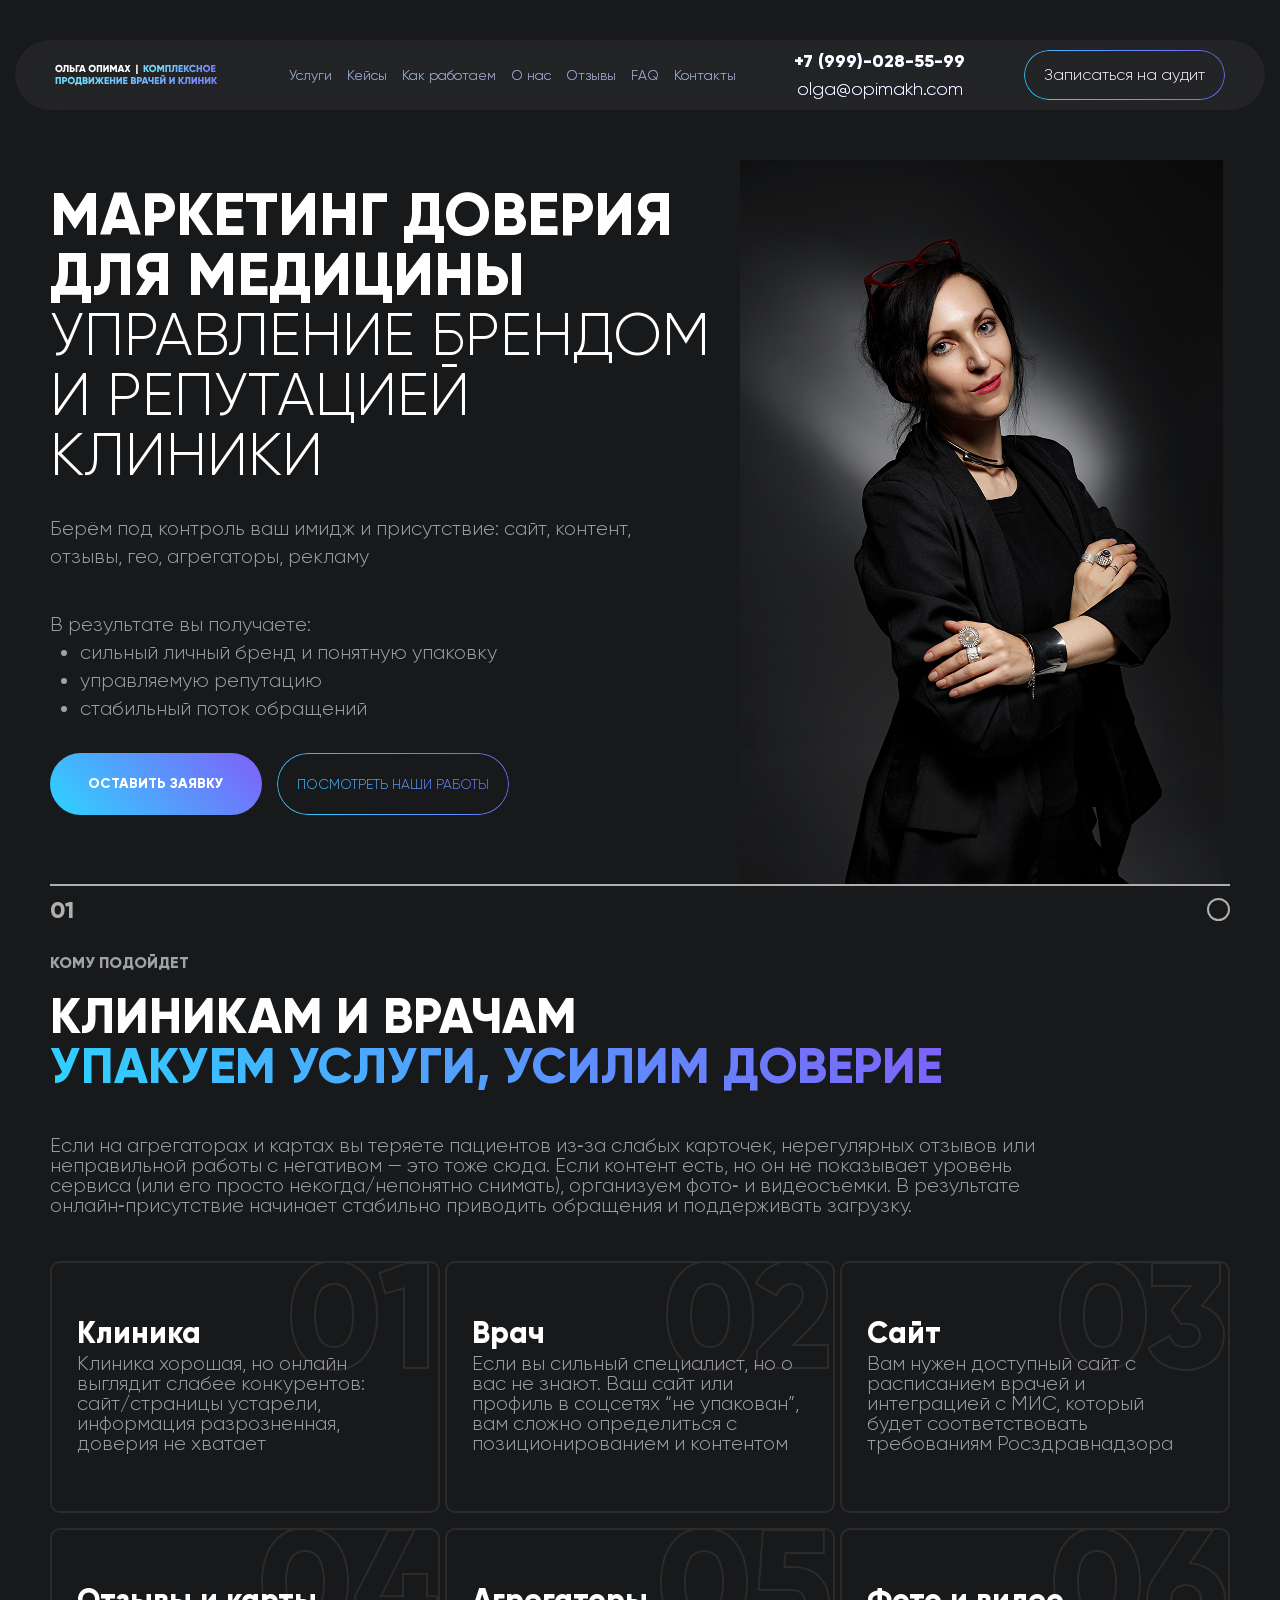
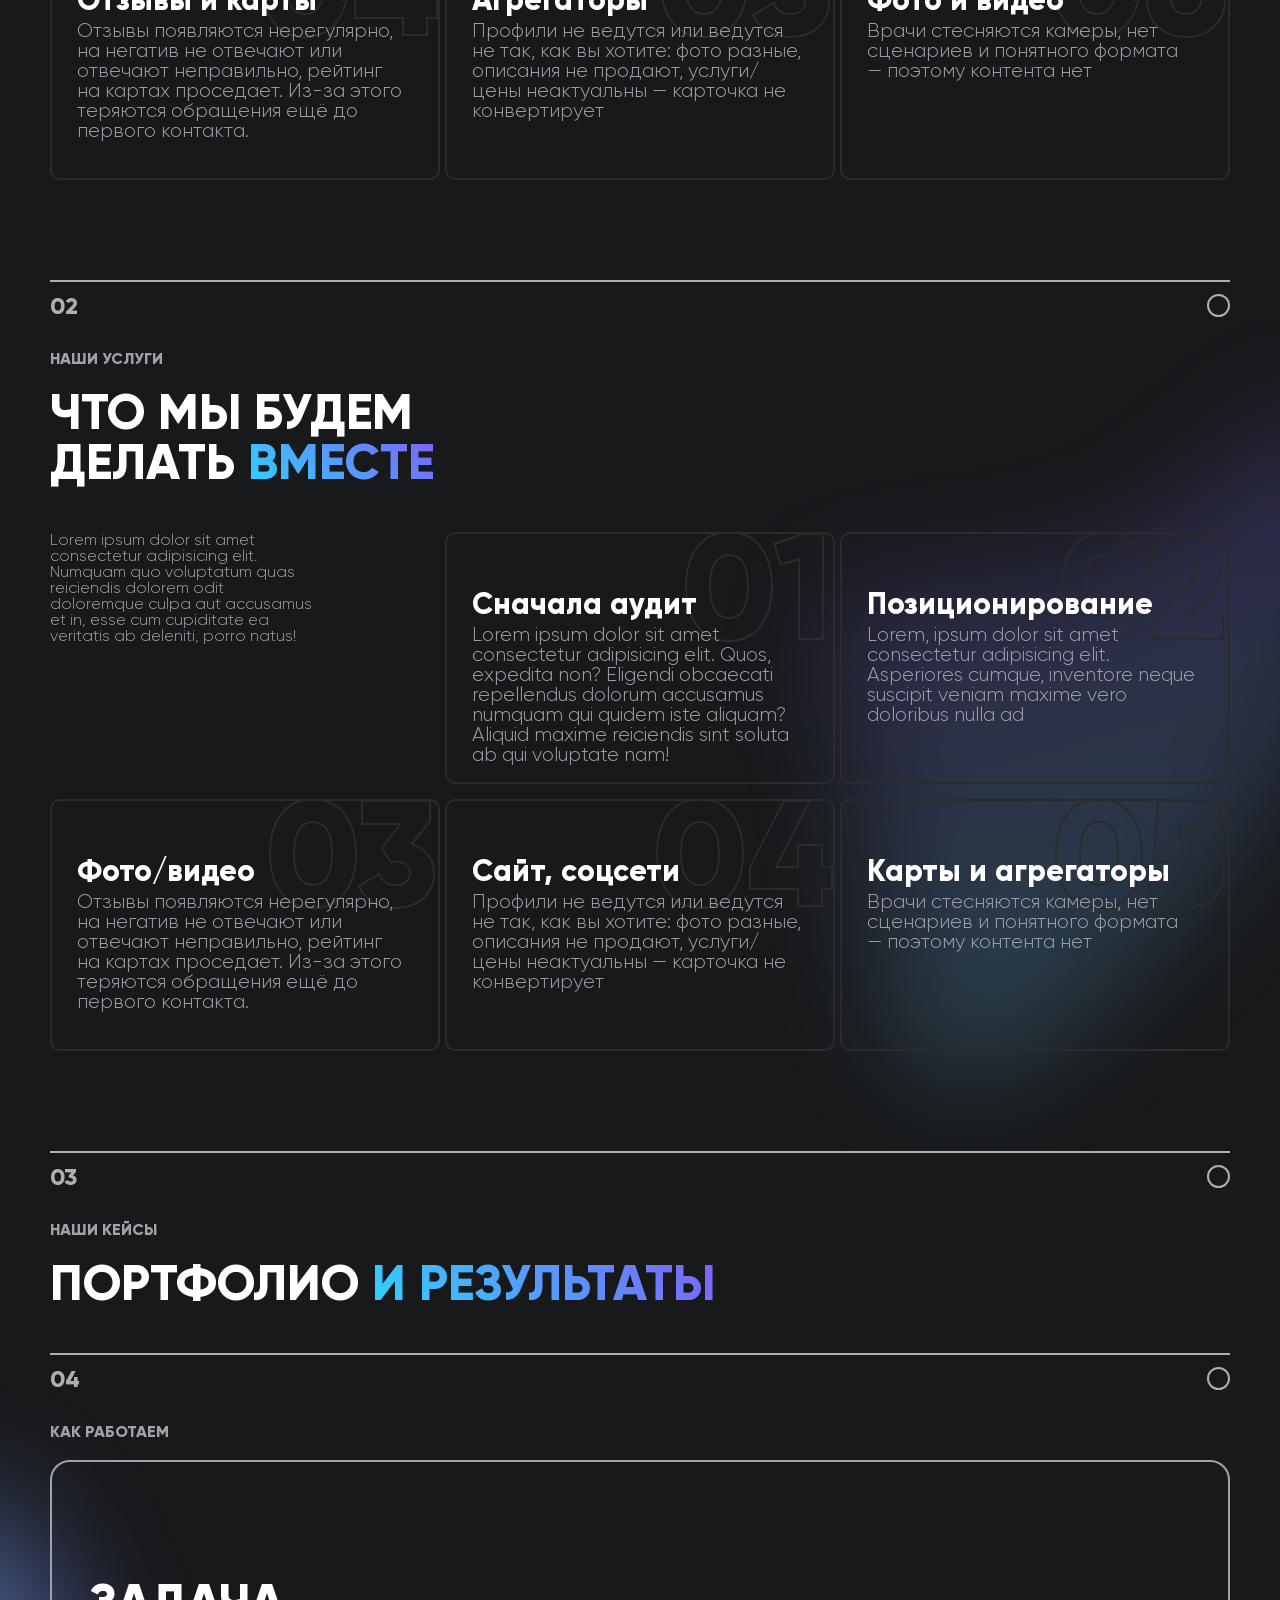
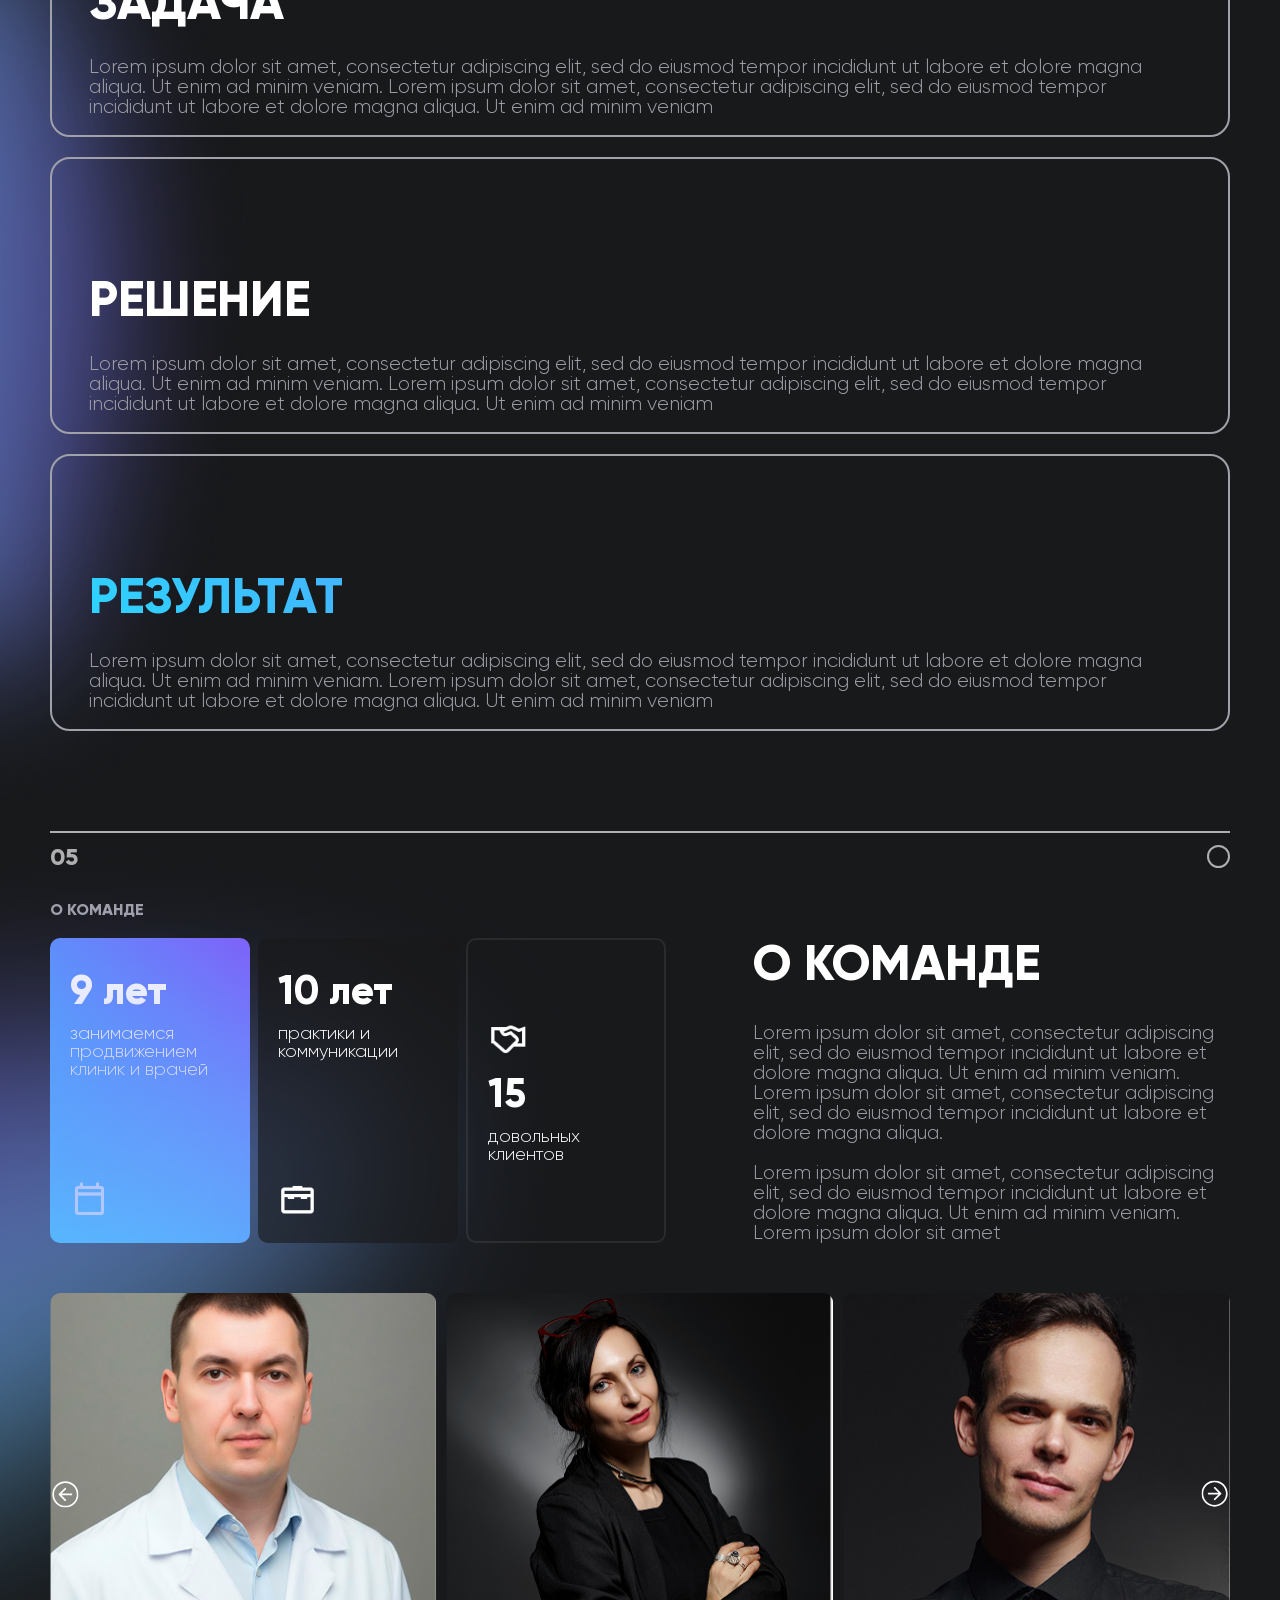
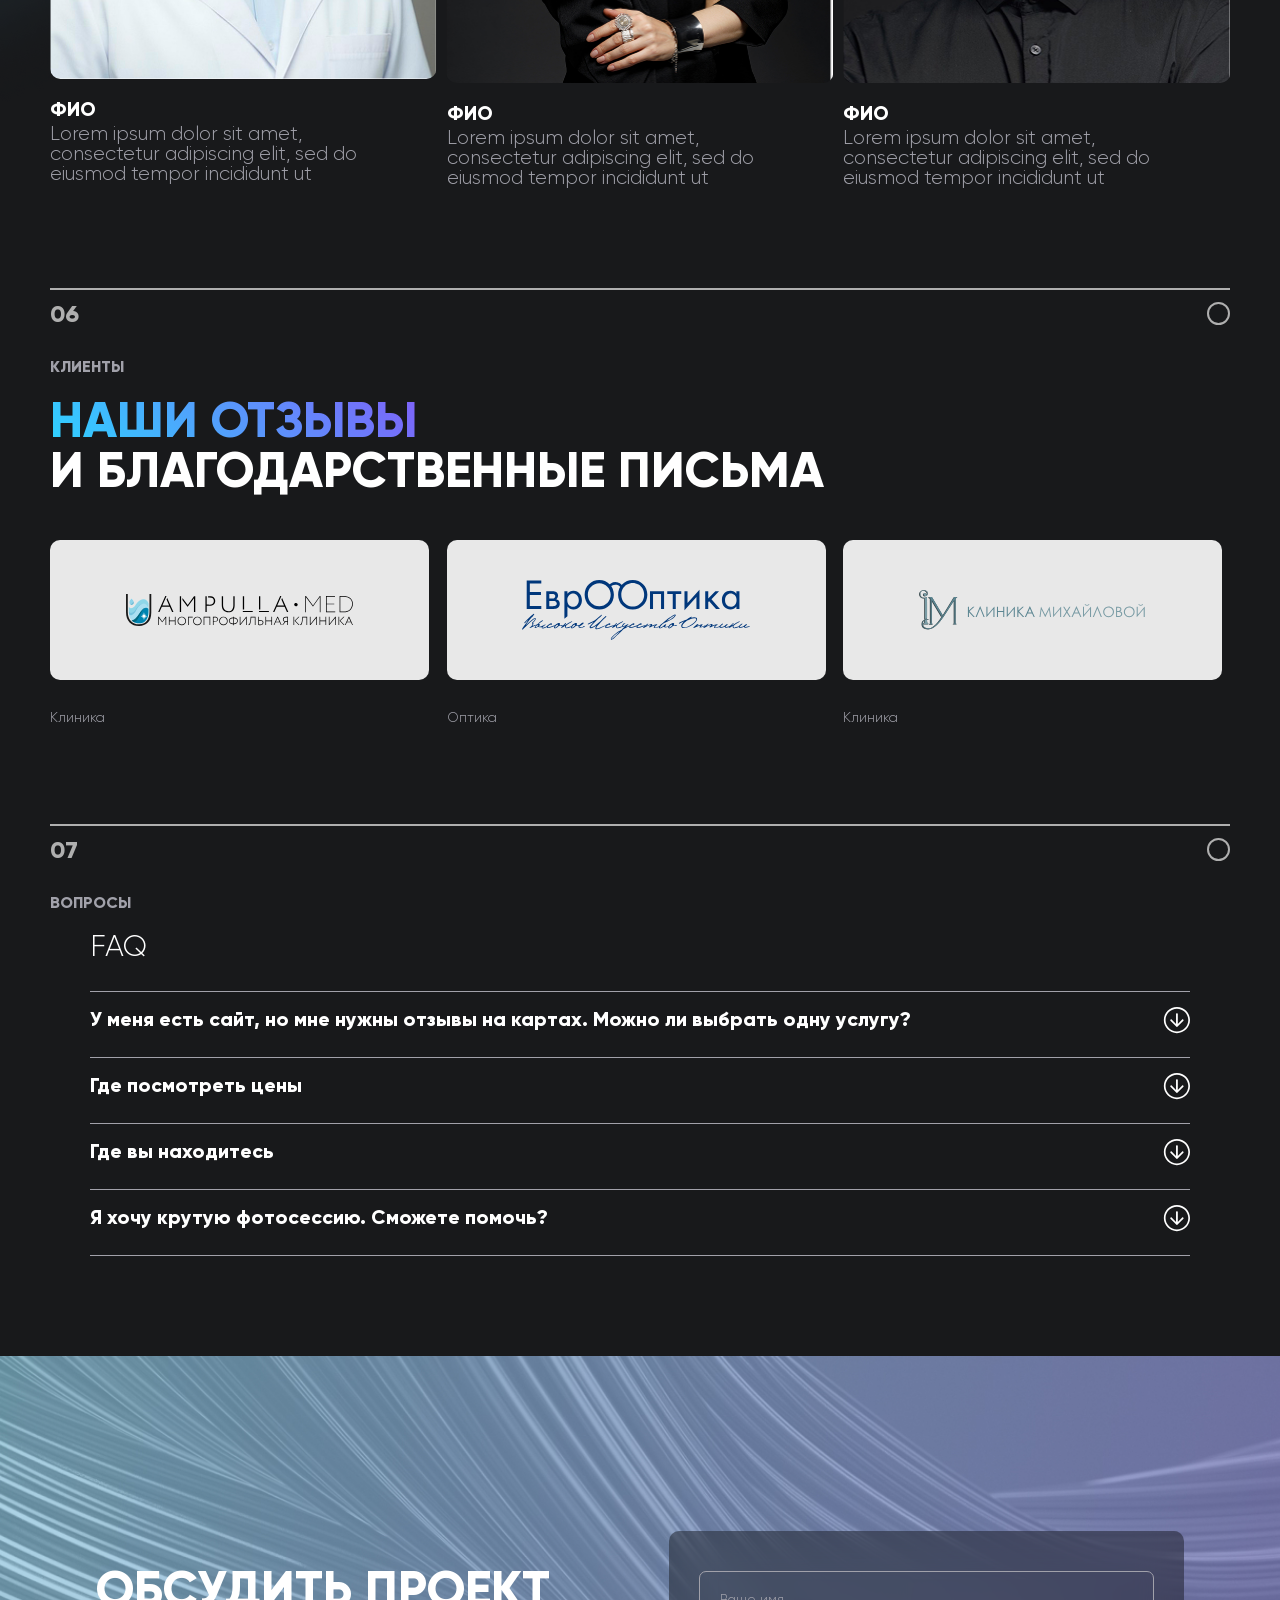
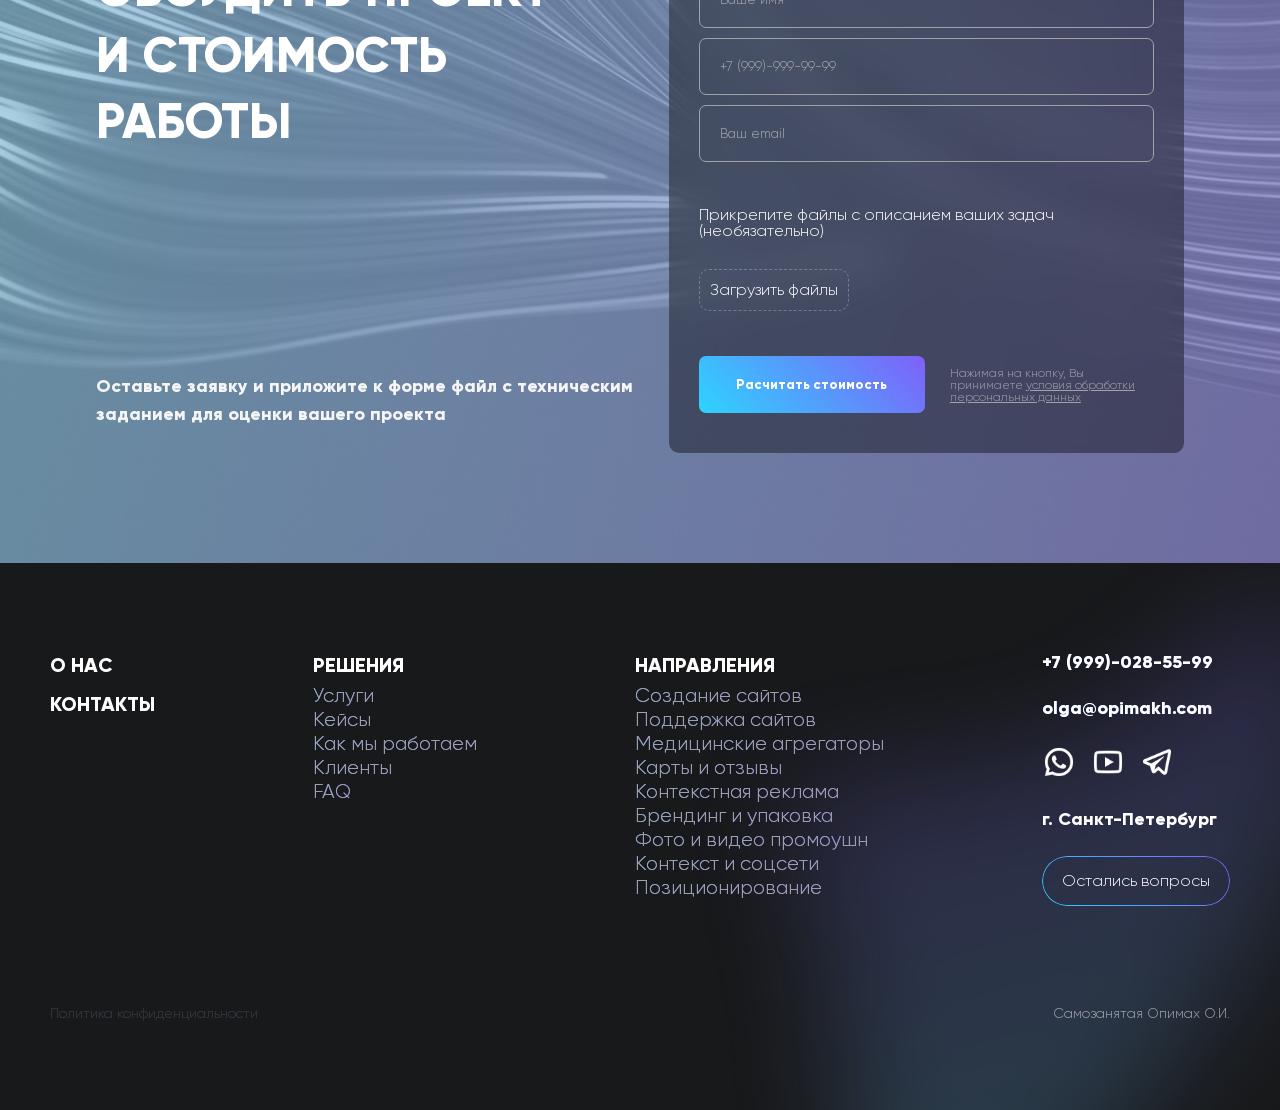
==== index.html @ 9da61a08 "." ====
<!DOCTYPE html>
<html lang="en">
<head>
    <meta charset="UTF-8">
    <meta name="viewport" content="width=device-width, initial-scale=1.0">
    <link rel="stylesheet" href="css/style.css">
    <title>Агенство</title>
</head>
<body>
    <div class="wrapper">
        <header class="header">
            <div class="header-container">
                <div class="header__inner">
                    <a class="logo" href="#">
                        <img src="img/logo/logo.svg" alt="Логотип компании">
                    </a>
                    <div class="nav">
                        <ul class="nav__list">
                            <li class="nav__item"><a class="nav__link" href="#">Услуги</a></li>
                            <li class="nav__item"><a class="nav__link" href="#">Кейсы</a></li>
                            <li class="nav__item"><a class="nav__link" href="#">Как работаем </a></li>
                            <li class="nav__item"><a class="nav__link" href="#">О нас</a></li>
                            <li class="nav__item"><a class="nav__link" href="#">Отзывы</a></li>
                            <li class="nav__item"><a class="nav__link" href="#">FAQ</a></li>
                            <li class="nav__item"><a class="nav__link" href="#">Контакты</a></li>
                        </ul>
                        <div class="mobile__contacts">
                            <div class="number">
                                <a href="">+7 (999)-028-55-99</a>
                            </div>
                            <div class="header__mail">
                                <a href="">olga@opimakh.com</a>
                            </div>
                        </div>
                        <a class="mobile__btn">
                            Записаться на аудит
                        </a>
                    </div>
                    <div class="header__contacts">
                        <div class="number">
                            <a href="">+7 (999)-028-55-99</a>
                        </div>
                        <div class="header__mail">
                            <a href="">olga@opimakh.com</a>
                        </div>
                    </div>
                    <a class="header__btn" href="">
                        Записаться на аудит
                    </a>
                    <a class="burger-icon" href="#">
                        <span></span>
                    </a>
                </div>
            </div>
        </header>


        <main class="main">
            <section class="hero">
                <div class="container">
                    <div class="hero__inner">
                        <div class="hero__info">
                            <h1 class=" hero__title"><span>Маркетинг доверия для медицины</span> управление брендом  и репутацией клиники</h1>
                            <div class="hero__info-text">
                                <p class="hero__text">Берём под контроль ваш имидж и присутствие: сайт, контент, отзывы, гео, агрегаторы, рекламу</p>
                                <p class="hero__list-title">В результате вы получаете:</p>
                                <ul class="hero__list">
                                    <li class="hero__item">сильный личный бренд и понятную упаковку</li>
                                    <li class="hero__item">управляемую репутацию</li>
                                    <li class="hero__item">стабильный поток обращений</li>
                                </ul>
                            </div>
                            <div class="hero__btns">
                                <a class="hero__btn" href="">Оставить заявку</a>
                                <a class="hero__btn" href="">ПОСМОТРЕТЬ НАШИ РАБОТЫ</a>
                            </div>
                        </div>
                        <div class="hero__img">
                            <img src="img/hero-img.jpg" alt="">
                        </div>
                    </div>
                </div>
            </section>


            <section class="services">
                <div class="container">
                    <div class="services__inner">
                        <div class="section__count">
                            <p class="section__number"><span>01</span></p>
                            <div class="section__circle"></div>
                        </div>

                        <p class="services__subtitle subtitle">кому подойдет</p>
                        <h2 class="title services__title">клиникам и врачам<br> <span>упакуем услуги, усилим доверие</span></h2>
                        <p class="services__desc">
                            Если на агрегаторах и картах вы теряете пациентов из‑за слабых карточек, 
                            нерегулярных отзывов или неправильной работы с негативом — это тоже сюда. 
                            Если контент есть, но он не показывает уровень сервиса (или его просто 
                            некогда/непонятно снимать), организуем фото‑ и видеосъемки. 
                            В результате онлайн‑присутствие начинает стабильно приводить обращения и поддерживать загрузку.
                        </p>
                        <ul class="services-cards__list">
                            <li class="services-card__item">
                                <div class="services-card__inner">
                                    <div class="services-card__front"> 
                                        <div class="services__front-inner">
                                            <p class="services__number"> 01</p>
                                            <p class="services-card__title">Клиника</p>
                                            <p class="services-card__desc">
                                                Клиника хорошая, но онлайн выглядит слабее конкурентов: сайт/страницы устарели, информация разрозненная, доверия не хватает
                                            </p>
                                        </div>
                                    </div>
                                    <div class="services-card__back">
                                        <div class="services__back-inner">
                                            <p class="services__number">01</p>
                                            <p class="services-card__title">Клиника</p>
                                            <p class="services-card__desc">
                                                Клиника хорошая, но онлайн выглядит слабее конкурентов: сайт/страницы устарели, информация разрозненная, доверия не хватает
                                            </p>
                                        </div>
                                    </div>
                                </div>

                            </li>
                            <li class="services-card__item">
                                <div class="services-card__inner">
                                    <div class="services-card__front"> 
                                        <div class="services__front-inner">
                                            <p class="services__number"> 02</p>
                                            <p class="services-card__title">Врач</p>
                                            <p class="services-card__desc">
                                                Если вы сильный специалист, но о вас не знают. Ваш сайт или профиль в соцсетях “не упакован”, вам сложно определиться с позиционированием и контентом
                                            </p>
                                        </div>
                                    </div>
                                    <div class="services-card__back">
                                        <div class="services__back-inner">
                                            <p class="services__number">02</p>
                                            <p class="services-card__title">Врач</p>
                                            <p class="services-card__desc">
                                                Если вы сильный специалист, но о вас не знают. Ваш сайт или профиль в соцсетях “не упакован”, вам сложно определиться с позиционированием и контентом
                                            </p>
                                        </div>
                                    </div>
                                </div>

                            </li>
                            <li class="services-card__item">
                                <div class="services-card__inner">
                                    <div class="services-card__front"> 
                                        <div class="services__front-inner">
                                            <p class="services__number"> 03</p>
                                            <p class="services-card__title">Сайт</p>
                                            <p class="services-card__desc">
                                                Вам нужен доступный сайт с расписанием врачей и интеграцией с МИС, который будет соответствовать требованиям Росздравнадзора
                                            </p>
                                        </div>
                                    </div>
                                    <div class="services-card__back">
                                        <div class="services__back-inner">
                                            <p class="services__number">03</p>
                                            <p class="services-card__title">Сайт</p>
                                            <p class="services-card__desc">
                                                Вам нужен доступный сайт с расписанием врачей и интеграцией с МИС, который будет соответствовать требованиям Росздравнадзора
                                            </p>
                                        </div>
                                    </div>
                                </div>

                            </li>
                            <li class="services-card__item">
                                <div class="services-card__inner">
                                    <div class="services-card__front"> 
                                        <div class="services__front-inner">
                                            <p class="services__number"> 04</p>
                                            <p class="services-card__title">Отзывы и карты</p>
                                            <p class="services-card__desc">
                                                Отзывы появляются нерегулярно, на негатив не отвечают или отвечают неправильно, рейтинг на картах проседает. Из-за этого теряются обращения ещё до первого контакта.
                                            </p>
                                        </div>
                                    </div>
                                    <div class="services-card__back">
                                        <div class="services__back-inner">
                                            <p class="services__number">04</p>
                                            <p class="services-card__title">Отзывы и карты</p>
                                            <p class="services-card__desc">
                                                Отзывы появляются нерегулярно, на негатив не отвечают или отвечают неправильно, рейтинг на картах проседает. Из-за этого теряются обращения ещё до первого контакта.
                                            </p>
                                        </div>
                                    </div>
                                </div>

                            </li>
                            <li class="services-card__item">
                                <div class="services-card__inner">
                                    <div class="services-card__front"> 
                                        <div class="services__front-inner">
                                            <p class="services__number"> 05</p>
                                            <p class="services-card__title">Агрегаторы</p>
                                            <p class="services-card__desc">
                                                Профили не ведутся или ведутся не так, как вы хотите: фото разные, описания не продают, услуги/цены неактуальны — карточка не конвертирует
                                            </p>
                                        </div>
                                    </div>
                                    <div class="services-card__back">
                                        <div class="services__back-inner">
                                            <p class="services__number">05</p>
                                            <p class="services-card__title">Агрегаторы</p>
                                            <p class="services-card__desc">
                                                Профили не ведутся или ведутся не так, как вы хотите: фото разные, описания не продают, услуги/цены неактуальны — карточка не конвертирует
                                            </p>
                                        </div>
                                    </div>
                                </div>

                            </li>
                            <li class="services-card__item">
                                <div class="services-card__inner">
                                    <div class="services-card__front"> 
                                        <div class="services__front-inner">
                                            <p class="services__number"> 06</p>
                                            <p class="services-card__title">Фото и видео</p>
                                            <p class="services-card__desc">
                                                Врачи стесняются камеры, нет сценариев и понятного формата — поэтому контента нет
                                            </p>
                                        </div>
                                    </div>
                                    <div class="services-card__back">
                                        <div class="services__back-inner">
                                            <p class="services__number">06</p>
                                            <p class="services-card__title">Фото и видео</p>
                                            <p class="services-card__desc">
                                                Врачи стесняются камеры, нет сценариев и понятного формата — поэтому контента нет
                                            </p>
                                        </div>
                                    </div>
                                </div>

                            </li>
                        </ul>
                    </div>
                </div>
            </section>


            <section class="collaboration">
                <div class="container">
                    <div class="collaboration__inner">
                        <div class="section__count">
                            <p class="section__number"><span>02</span></p>
                            <div class="section__circle"></div>
                        </div>

                        <p class="collaboration__subtitle subtitle">наши услуги</p>
                        <h2 class="collaboration__title title">что мы будем <br>делать <span>вместе</span></h2>
                    
                        <ul class="services-cards__list">
                            <li class="services-card__item">
                                <p class="services-card__item-desc">Lorem ipsum dolor sit amet consectetur adipisicing elit. Numquam quo voluptatum quas reiciendis dolorem odit doloremque culpa aut accusamus et in, esse cum cupiditate ea veritatis ab deleniti, porro natus!</p>
                            </li>
                            <li class="services-card__item">
                                <div class="services-card__inner">
                                    <div class="services-card__front"> 
                                        <div class="services__front-inner">
                                            <p class="services__number"> 01</p>
                                            <p class="services-card__title">Сначала аудит</p>
                                            <p class="services-card__desc">
                                                Lorem ipsum dolor sit amet consectetur adipisicing elit. Quos, expedita non? Eligendi obcaecati repellendus dolorum accusamus numquam qui quidem iste aliquam? Aliquid maxime reiciendis sint soluta ab qui voluptate nam!
                                            </p>
                                        </div>
                                    </div>
                                    <div class="services-card__back">
                                        <div class="services__back-inner">
                                            <p class="services__number">01</p>
                                            <p class="services-card__title">Сначала аудит</p>
                                            <p class="services-card__desc">
                                                Lorem ipsum dolor sit amet consectetur, adipisicing elit. Quibusdam natus nostrum iste placeat esse, debitis odio sint, ipsa, sunt nobis asperiores porro ullam! Voluptate excepturi autem ipsam quae placeat distinctio.
                                            </p>
                                        </div>
                                    </div>
                                </div>

                            </li>
                            <li class="services-card__item">
                                <div class="services-card__inner">
                                    <div class="services-card__front"> 
                                        <div class="services__front-inner">
                                            <p class="services__number"> 02</p>
                                            <p class="services-card__title">Позиционирование</p>
                                            <p class="services-card__desc">
                                                Lorem, ipsum dolor sit amet consectetur adipisicing elit. Asperiores cumque, inventore neque suscipit veniam maxime vero doloribus nulla ad 
                                            </p>
                                        </div>
                                    </div>
                                    <div class="services-card__back">
                                        <div class="services__back-inner">
                                            <p class="services__number">02</p>
                                            <p class="services-card__title">Позиционирование</p>
                                            <p class="services-card__desc">
                                                Lorem ipsum dolor sit amet consectetur adipisicing elit. Animi, repudiandae recusandae? Illum est blanditiis aliquid facilis tenetur recusandae soluta doloribus
                                            </p>
                                        </div>
                                    </div>
                                </div>

                            </li>
                            <li class="services-card__item">
                                <div class="services-card__inner">
                                    <div class="services-card__front"> 
                                        <div class="services__front-inner">
                                            <p class="services__number"> 03</p>
                                            <p class="services-card__title">Фото/видео</p>
                                            <p class="services-card__desc">
                                                Отзывы появляются нерегулярно, на негатив не отвечают или отвечают неправильно, рейтинг на картах проседает. Из-за этого теряются обращения ещё до первого контакта.
                                            </p>
                                        </div>
                                    </div>
                                    <div class="services-card__back">
                                        <div class="services__back-inner">
                                            <p class="services__number">03</p>
                                            <p class="services-card__title">Фото/видео</p>
                                            <p class="services-card__desc">
                                                Отзывы появляются нерегулярно, на негатив не отвечают или отвечают неправильно, рейтинг на картах проседает. Из-за этого теряются обращения ещё до первого контакта.
                                            </p>
                                        </div>
                                    </div>
                                </div>

                            </li>
                            <li class="services-card__item">
                                <div class="services-card__inner">
                                    <div class="services-card__front"> 
                                        <div class="services__front-inner">
                                            <p class="services__number"> 04</p>
                                            <p class="services-card__title">Сайт, соцсети</p>
                                            <p class="services-card__desc">
                                                Профили не ведутся или ведутся не так, как вы хотите: фото разные, описания не продают, услуги/цены неактуальны — карточка не конвертирует
                                            </p>
                                        </div>
                                    </div>
                                    <div class="services-card__back">
                                        <div class="services__back-inner">
                                            <p class="services__number">04</p>
                                            <p class="services-card__title">Сайт, соцсети</p>
                                            <p class="services-card__desc">
                                                Профили не ведутся или ведутся не так, как вы хотите: фото разные, описания не продают, услуги/цены неактуальны — карточка не конвертирует
                                            </p>
                                        </div>
                                    </div>
                                </div>

                            </li>
                            <li class="services-card__item">
                                <div class="services-card__inner">
                                    <div class="services-card__front"> 
                                        <div class="services__front-inner">
                                            <p class="services__number"> 05</p>
                                            <p class="services-card__title">Карты и агрегаторы</p>
                                            <p class="services-card__desc">
                                                Врачи стесняются камеры, нет сценариев и понятного формата — поэтому контента нет
                                            </p>
                                        </div>
                                    </div>
                                    <div class="services-card__back">
                                        <div class="services__back-inner">
                                            <p class="services__number">06</p>
                                            <p class="services-card__title">Карты и агрегаторы</p>
                                            <p class="services-card__desc">
                                                Врачи стесняются камеры, нет сценариев и понятного формата — поэтому контента нет
                                            </p>
                                        </div>
                                    </div>
                                </div>

                            </li>
                        </ul>
                    </div>
                </div>
            </section>


            <section class="portfolio">
                <div class="container">
                    <div class="portfolio__inner">
                        <div class="section__count">
                            <p class="section__number"><span>03</span></p>
                            <div class="section__circle"></div>
                        </div>
                        <p class="portfolio__subtitle subtitle">наши кейсы</p>
                        <h3 class="portfolio__title title">портфолио <span>и результаты</span></h3>
                    </div>
                </div>
            </section>


            <section class="process">
                <div class="container">
                    <div class="process__inner">
                        <div class="section__count">
                            <p class="section__number"><span>04</span></p>
                            <div class="section__circle"></div>
                        </div>
                        <p class="process__subtitle subtitle">как работаем</p>
                        <!-- <h3 class="process__title title"></h3> -->

                        <ul class="process__list">
                            <li class="process__item">
                                <p class="process__item-title">задача</p>
                                <p class="process__item-desc">Lorem ipsum dolor sit amet, consectetur adipiscing elit, sed do eiusmod tempor incididunt ut labore et dolore magna aliqua. Ut enim ad minim veniam. Lorem ipsum dolor sit amet, consectetur adipiscing elit, sed do eiusmod tempor incididunt ut labore et dolore magna aliqua. Ut enim ad minim veniam</p>
                            </li>
                            <li class="process__item">
                                <p class="process__item-title">решение</p>
                                <p class="process__item-desc">Lorem ipsum dolor sit amet, consectetur adipiscing elit, sed do eiusmod tempor incididunt ut labore et dolore magna aliqua. Ut enim ad minim veniam. Lorem ipsum dolor sit amet, consectetur adipiscing elit, sed do eiusmod tempor incididunt ut labore et dolore magna aliqua. Ut enim ad minim veniam</p>
                            </li>
                            <li class="process__item">
                                <p class="process__item-title">результат</p>
                                <p class="process__item-desc">Lorem ipsum dolor sit amet, consectetur adipiscing elit, sed do eiusmod tempor incididunt ut labore et dolore magna aliqua. Ut enim ad minim veniam. Lorem ipsum dolor sit amet, consectetur adipiscing elit, sed do eiusmod tempor incididunt ut labore et dolore magna aliqua. Ut enim ad minim veniam</p>
                            </li>
                        </ul>
                    </div>
                </div>
            </section>


            <section class="about">
                <img src="img/decor/Ellipse 37.png" alt="" class="about__decor">
                <div class="container">
                    <div class="about__inner">
                        <div class="section__count">
                            <p class="section__number"><span>05</span></p>
                            <div class="section__circle"></div>
                        </div>
                        <p class="about__subtitle subtitle">о команде</p>
                        <div class="about__container">
                            <div class="about__column">
                                <ul class="about__list">
                                    <li class="about__item">
                                        <div class="about__item-text">
                                            <p class="about__item-number">9 лет</p>
                                            <p class="about__item-desc">занимаемся продвижением клиник и врачей</p>
                                        </div>
                                        <div class="about__item-icon">
                                            <svg width="39" height="39" viewBox="0 0 39 39" fill="none" xmlns="http://www.w3.org/2000/svg" xmlns:xlink="http://www.w3.org/1999/xlink">
                                            <rect width="39" height="39" fill="url(#pattern0_1013_259)"/>
                                            <defs>
                                            <pattern id="pattern0_1013_259" patternContentUnits="objectBoundingBox" width="1" height="1">
                                            <use xlink:href="#image0_1013_259" transform="scale(0.0104167)"/>
                                            </pattern>
                                            <image id="image0_1013_259" width="96" height="96" preserveAspectRatio="none" xlink:href="[data-uri]"/>
                                            </defs>
                                            </svg>
                                        </div>
                                    </li>
                                    <li class="about__item">
                                        <div class="about__item-icon">
                                            <svg width="39" height="39" viewBox="0 0 39 39" fill="none" xmlns="http://www.w3.org/2000/svg" xmlns:xlink="http://www.w3.org/1999/xlink">
                                            <rect width="39" height="39" fill="url(#pattern0_1013_260)"/>
                                            <defs>
                                            <pattern id="pattern0_1013_260" patternContentUnits="objectBoundingBox" width="1" height="1">
                                            <use xlink:href="#image0_1013_260" transform="scale(0.0104167)"/>
                                            </pattern>
                                            <image id="image0_1013_260" width="96" height="96" preserveAspectRatio="none" xlink:href="[data-uri]"/>
                                            </defs>
                                            </svg>
                                        </div>
                                        <div class="about__item-text">
                                            <p class="about__item-number">10 лет</p>
                                            <p class="about__item-desc">практики и коммуникации</p>
                                        </div>
                                    </li>
                                    <li class="about__item">
                                        <div class="about__item-icon">
                                            <svg width="39" height="39" viewBox="0 0 39 39" fill="none" xmlns="http://www.w3.org/2000/svg" xmlns:xlink="http://www.w3.org/1999/xlink">
                                            <rect width="39" height="39" fill="url(#pattern0_1013_261)"/>
                                            <defs>
                                            <pattern id="pattern0_1013_261" patternContentUnits="objectBoundingBox" width="1" height="1">
                                            <use xlink:href="#image0_1013_261" transform="scale(0.0104167)"/>
                                            </pattern>
                                            <image id="image0_1013_261" width="96" height="96" preserveAspectRatio="none" xlink:href="[data-uri]"/>
                                            </defs>
                                            </svg>
                                        </div>
                                        <div class="about__item-text">
                                            <p class="about__item-number">15</p>
                                            <p class="about__item-desc">довольных клиентов</p>
                                        </div>
                                    </li>
                                </ul>
                            </div>
                            <div class="about__column">
                                <h3 class="about__title title">О команде</h3>
                                <p class="about__desc">
                                    Lorem ipsum dolor sit amet, consectetur adipiscing elit, sed do eiusmod tempor incididunt ut labore et dolore magna aliqua. Ut enim ad minim veniam. Lorem ipsum dolor sit amet, consectetur adipiscing elit, sed do eiusmod tempor incididunt ut labore et dolore magna aliqua.
                                    <br>
                                    <br>
Lorem ipsum dolor sit amet, consectetur adipiscing elit, sed do eiusmod tempor incididunt ut labore et dolore magna aliqua. Ut enim ad minim veniam. Lorem ipsum dolor sit amet
                                </p>
                            </div>
                        </div>

                        <div class="swiper about__slider">
                            <div class="swiper-wrapper about-wrapper">
                                <div class="swiper-slide about-slide">
                                    <div class="about-slide__img">
                                        <img src="img/team-1.jpg" alt="" class="">
                                    </div>
                                    <p class="about-slide__name">ФИО</p>
                                    <p class="about-slide__text">
                                        Lorem ipsum dolor sit amet, consectetur adipiscing elit, sed do eiusmod tempor incididunt ut
                                    </p>
                                </div>
                                <div class="swiper-slide about-slide">
                                    <div class="about-slide__img">
                                        <img src="img/team-2.jpg" alt="" class="">
                                    </div>
                                    <p class="about-slide__name">ФИО</p>
                                    <p class="about-slide__text">
                                        Lorem ipsum dolor sit amet, consectetur adipiscing elit, sed do eiusmod tempor incididunt ut
                                    </p>
                                </div>
                                <div class="swiper-slide about-slide">
                                    <div class="about-slide__img">
                                        <img src="img/team-3.jpg" alt="" class="">
                                    </div>
                                    <p class="about-slide__name">ФИО</p>
                                    <p class="about-slide__text">
                                        Lorem ipsum dolor sit amet, consectetur adipiscing elit, sed do eiusmod tempor incididunt ut
                                    </p>
                                </div>


                                <div class="swiper-slide about-slide">
                                    <div class="about-slide__img">
                                        <img src="img/team-1.jpg" alt="" class="">
                                    </div>
                                    <p class="about-slide__name">ФИО</p>
                                    <p class="about-slide__text">
                                        Lorem ipsum dolor sit amet, consectetur adipiscing elit, sed do eiusmod tempor incididunt ut
                                    </p>
                                </div>
                                <div class="swiper-slide about-slide">
                                    <div class="about-slide__img">
                                        <img src="img/team-2.jpg" alt="" class="">
                                    </div>
                                    <p class="about-slide__name">ФИО</p>
                                    <p class="about-slide__text">
                                        Lorem ipsum dolor sit amet, consectetur adipiscing elit, sed do eiusmod tempor incididunt ut
                                    </p>
                                </div>
                                <div class="swiper-slide about-slide">
                                    <div class="about-slide__img">
                                        <img src="img/team-3.jpg" alt="" class="">
                                    </div>
                                    <p class="about-slide__name">ФИО</p>
                                    <p class="about-slide__text">
                                        Lorem ipsum dolor sit amet, consectetur adipiscing elit, sed do eiusmod tempor incididunt ut
                                    </p>
                                </div>
                            </div>

                            <div class="about-slider__arrows">
                                <div class="swiper-button-prev-disable about-button-prev">
                                    <svg width="27" height="27" viewBox="0 0 27 27" fill="none" xmlns="http://www.w3.org/2000/svg">
                                    <g clip-path="url(#clip0_1038_31)">
                                    <path d="M13.9219 0C21.1465 0 27 5.85352 27 13.0781C27 20.3027 21.1465 26.1562 13.9219 26.1562C6.69728 26.1562 0.843775 20.3027 0.843775 13.0781C0.843775 5.85352 6.69728 0 13.9219 0ZM2.53127 13.0781C2.53127 19.3377 7.59898 24.4687 13.9219 24.4687C20.1814 24.4687 25.3125 19.401 25.3125 13.0781C25.3125 6.81855 20.2447 1.68751 13.9219 1.68751C7.66227 1.68751 2.53127 6.75527 2.53127 13.0781ZM7.40918 13.7373L13.4737 19.807C13.7215 20.0549 14.1223 20.0549 14.3701 19.807L20.4346 13.7373C20.6824 13.4894 20.6824 13.0886 20.4346 12.8408L20.0707 12.4769C19.8229 12.2291 19.4115 12.2291 19.1689 12.4875L14.8184 16.9963V6.96094C14.8184 6.6129 14.5336 6.32812 14.1856 6.32812L13.6582 6.32812C13.3102 6.32812 13.0254 6.6129 13.0254 6.96094V16.9963L8.67477 12.4822C8.42697 12.2291 8.02088 12.2238 7.77308 12.4717L7.40918 12.8355C7.16138 13.0886 7.16138 13.4894 7.40918 13.7373Z" fill="white"/>
                                    </g>
                                    <defs>
                                    <clipPath id="clip0_1038_31">
                                    <rect width="27" height="27" fill="white" transform="matrix(0 1 -1 0 27 0)"/>
                                    </clipPath>
                                    </defs>
                                    </svg>
                                </div>
                                <div class="swiper-button-next-disable about-button-next">
                                    <svg width="27" height="27" viewBox="0 0 27 27" fill="none" xmlns="http://www.w3.org/2000/svg">
                                    <g clip-path="url(#clip0_1038_31)">
                                    <path d="M13.9219 0C21.1465 0 27 5.85352 27 13.0781C27 20.3027 21.1465 26.1562 13.9219 26.1562C6.69728 26.1562 0.843775 20.3027 0.843775 13.0781C0.843775 5.85352 6.69728 0 13.9219 0ZM2.53127 13.0781C2.53127 19.3377 7.59898 24.4687 13.9219 24.4687C20.1814 24.4687 25.3125 19.401 25.3125 13.0781C25.3125 6.81855 20.2447 1.68751 13.9219 1.68751C7.66227 1.68751 2.53127 6.75527 2.53127 13.0781ZM7.40918 13.7373L13.4737 19.807C13.7215 20.0549 14.1223 20.0549 14.3701 19.807L20.4346 13.7373C20.6824 13.4894 20.6824 13.0886 20.4346 12.8408L20.0707 12.4769C19.8229 12.2291 19.4115 12.2291 19.1689 12.4875L14.8184 16.9963V6.96094C14.8184 6.6129 14.5336 6.32812 14.1856 6.32812L13.6582 6.32812C13.3102 6.32812 13.0254 6.6129 13.0254 6.96094V16.9963L8.67477 12.4822C8.42697 12.2291 8.02088 12.2238 7.77308 12.4717L7.40918 12.8355C7.16138 13.0886 7.16138 13.4894 7.40918 13.7373Z" fill="white"/>
                                    </g>
                                    <defs>
                                    <clipPath id="clip0_1038_31">
                                    <rect width="27" height="27" fill="white" transform="matrix(0 1 -1 0 27 0)"/>
                                    </clipPath>
                                    </defs>
                                    </svg>
                                </div>
                            </div>

                        </div>
                        


                      <div class="marquee-container">
<!-- 
        <div class="marquee-track" id="marqueeTrack">

            <span class="marquee-text">
                <span class="hashtag">#фотосессия</span>
                видеосъемка
                <span class="separator"></span>
                продвижение
                <span class="hashtag">#медицинскиое</span>
                <span class="separator"></span>
                <span class="hashtag">#корпоратив</span>
                яндекс карты
                <span class="hashtag">#сайты</span>
                <span class="separator"></span>
            </span>
            
     
            <span class="marquee-text">
                <span class="hashtag">#фотосессия</span>
                видеосъемка
                <span class="separator"></span>
                продвижение
                <span class="hashtag">#медицинскиое</span>
                <span class="separator"></span>
                <span class="hashtag">#корпоратив</span>
                яндекс карты
                <span class="hashtag">#сайты</span>
                <span class="separator"></span>
            </span>
        </div>
    </div> -->





                    </div>
                </div>
            </section>


            <section class="feedback">
                <div class="container">
                    <div class="feedback__inner">
                        <div class="section__count">
                            <p class="section__number"><span>06</span></p>
                            <div class="section__circle"></div>
                        </div>
                        <p class="portfolio__subtitle subtitle">клиенты</p>
                        <h3 class="portfolio__title title"><span>наши отзывы</span><br>и благодарственные письма</h3>
                        <div class="swiper feedback__slider">
                            <div class="swiper-wrapper feedback-wrapper">

                                <a class="swiper-slide feedback-slide" href="">
                                    <div class="feedback-slide__card">
                                        <img src="img/feedback/feedback-1.svg" alt="">
                                    </div>
                                    <p class="feedback-slide__title">Клиника</p>
                                </a>
                                <a class="swiper-slide feedback-slide" href="">
                                    <div class="feedback-slide__card">
                                        <img src="img/feedback/feedback-2.svg" alt="">
                                    </div>
                                    <p class="feedback-slide__title">Оптика</p>
                                </a>
                                <a class="swiper-slide feedback-slide" href="">
                                    <div class="feedback-slide__card">
                                        <img src="img/feedback/feedback-3.svg" alt="">
                                    </div>
                                    <p class="feedback-slide__title">Клиника</p>
                                </a>

                                <a class="swiper-slide feedback-slide" href="">
                                    <div class="feedback-slide__card">
                                        <img src="img/feedback/feedback-1.svg" alt="">
                                    </div>
                                    <p class="feedback-slide__title">Клиника2</p>
                                </a>
                                <a class="swiper-slide feedback-slide" href="">
                                    <div class="feedback-slide__card">
                                        <img src="img/feedback/feedback-2.svg" alt="">
                                    </div>
                                    <p class="feedback-slide__title">Оптика2</p>
                                </a>
                                <a class="swiper-slide feedback-slide" href="">
                                    <div class="feedback-slide__card">
                                        <img src="img/feedback/feedback-3.svg" alt="">
                                    </div>
                                    <p class="feedback-slide__title">Клиника2</p>
                                </a>
                            </div>
  <!-- If we need pagination -->
  <!-- <div class="swiper-pagination"></div> -->

  <!-- If we need navigation buttons -->
  <!-- <div class="swiper-button-prev"></div>
  <div class="swiper-button-next"></div> -->

  <!-- If we need scrollbar -->
  <!-- <div class="swiper-scrollbar"></div> -->
                        </div>
                    </div>
                </div>
            </section>


            <section class="faq">
                <div class="container">
                    <div class="faq__inner">
                        <div class="section__count">
                            <p class="section__number"><span>07</span></p>
                            <div class="section__circle"></div>
                        </div>
                        <p class="portfolio__subtitle subtitle">вопросы</p>
                        <!-- <h3 class="portfolio__title title"><span>наши отзывы</span><br>и благодарственные письма</h3> -->
                        <div class="faq__body">
                            <h4 class="faq__title">FAQ</h4>

                            <div class="accordian-content">
                                <ul class="accordion-list">
                                    <li class="accordion-list__item">
                                        <a class="accordion-list__control" href="#">
                                            <h6 class="accordion-list__control-title">У меня есть сайт, но мне нужны отзывы на картах. Можно ли выбрать одну услугу?</h6>
                                            <div class="accordion-list__control-icon">
                                                <svg width="27" height="27" viewBox="0 0 27 27" fill="none" xmlns="http://www.w3.org/2000/svg">
                                                <g clip-path="url(#clip0_1038_31)">
                                                <path d="M13.9219 0C21.1465 0 27 5.85352 27 13.0781C27 20.3027 21.1465 26.1562 13.9219 26.1562C6.69728 26.1562 0.843775 20.3027 0.843775 13.0781C0.843775 5.85352 6.69728 0 13.9219 0ZM2.53127 13.0781C2.53127 19.3377 7.59898 24.4687 13.9219 24.4687C20.1814 24.4687 25.3125 19.401 25.3125 13.0781C25.3125 6.81855 20.2447 1.68751 13.9219 1.68751C7.66227 1.68751 2.53127 6.75527 2.53127 13.0781ZM7.40918 13.7373L13.4737 19.807C13.7215 20.0549 14.1223 20.0549 14.3701 19.807L20.4346 13.7373C20.6824 13.4894 20.6824 13.0886 20.4346 12.8408L20.0707 12.4769C19.8229 12.2291 19.4115 12.2291 19.1689 12.4875L14.8184 16.9963V6.96094C14.8184 6.6129 14.5336 6.32812 14.1856 6.32812L13.6582 6.32812C13.3102 6.32812 13.0254 6.6129 13.0254 6.96094V16.9963L8.67477 12.4822C8.42697 12.2291 8.02088 12.2238 7.77308 12.4717L7.40918 12.8355C7.16138 13.0886 7.16138 13.4894 7.40918 13.7373Z" fill="white"/>
                                                </g>
                                                <defs>
                                                <clipPath id="clip0_1038_31">
                                                <rect width="27" height="27" fill="white" transform="matrix(0 1 -1 0 27 0)"/>
                                                </clipPath>
                                                </defs>
                                                </svg>
                                            </div>
                                        </a>
                                        <div class="accordion-list__content">
                                            <p class="answer"> 
                                                Lorem ipsum dolor sit amet, consectetur adipiscing elit, 
                                                sed do eiusmod tempor incididunt ut labore et dolore magna aliqua. 
                                                Ut enim ad minim veniam, quis nostrud exercitation ullamco laboris 
                                                nisi ut aliquip ex ea commodo consequat. Duis aute irure dolor 
                                                in reprehenderit in voluptate velit esse cillum dolore eu fugiat 
                                                nulla pariatur. Excepteur sint occaecat cupidatat non proident, 
                                                sunt in culpa qui officia deserunt mollit anim id est laborum.
                                                Lorem ipsum dolor sit amet, consectetur adipiscing elit, 
                                                sed do eiusmod tempor incididunt ut labore et dolore magna aliqua. 
                                                Ut enim ad minim veniam, quis nostrud exercitation ullamco laboris 
                                                nisi ut aliquip ex ea commodo consequat. Duis aute irure dolor 
                                                in reprehenderit in voluptate velit esse cillum dolore eu fugiat 
                                                nulla pariatur. Excepteur sint occaecat cupidatat non proident, 
                                                sunt in culpa qui officia deserunt mollit anim id est laborum.
                                            </p>
                                        </div>
                                    </li>
                                    <li class="accordion-list__item">
                                        <a class="accordion-list__control" href="#">
                                            <h6 class="accordion-list__control-title">Где посмотреть цены</h6>
                                            <div class="accordion-list__control-icon">
                                                <svg width="27" height="27" viewBox="0 0 27 27" fill="none" xmlns="http://www.w3.org/2000/svg">
                                                <g clip-path="url(#clip0_1038_31)">
                                                <path d="M13.9219 0C21.1465 0 27 5.85352 27 13.0781C27 20.3027 21.1465 26.1562 13.9219 26.1562C6.69728 26.1562 0.843775 20.3027 0.843775 13.0781C0.843775 5.85352 6.69728 0 13.9219 0ZM2.53127 13.0781C2.53127 19.3377 7.59898 24.4687 13.9219 24.4687C20.1814 24.4687 25.3125 19.401 25.3125 13.0781C25.3125 6.81855 20.2447 1.68751 13.9219 1.68751C7.66227 1.68751 2.53127 6.75527 2.53127 13.0781ZM7.40918 13.7373L13.4737 19.807C13.7215 20.0549 14.1223 20.0549 14.3701 19.807L20.4346 13.7373C20.6824 13.4894 20.6824 13.0886 20.4346 12.8408L20.0707 12.4769C19.8229 12.2291 19.4115 12.2291 19.1689 12.4875L14.8184 16.9963V6.96094C14.8184 6.6129 14.5336 6.32812 14.1856 6.32812L13.6582 6.32812C13.3102 6.32812 13.0254 6.6129 13.0254 6.96094V16.9963L8.67477 12.4822C8.42697 12.2291 8.02088 12.2238 7.77308 12.4717L7.40918 12.8355C7.16138 13.0886 7.16138 13.4894 7.40918 13.7373Z" fill="white"/>
                                                </g>
                                                <defs>
                                                <clipPath id="clip0_1038_31">
                                                <rect width="27" height="27" fill="white" transform="matrix(0 1 -1 0 27 0)"/>
                                                </clipPath>
                                                </defs>
                                                </svg>
                                            </div>
                                        </a>
                                        <div class="accordion-list__content">
                                            <p class="answer"> 
                                                Lorem ipsum dolor sit amet, consectetur adipiscing elit, 
                                                sed do eiusmod tempor incididunt ut labore et dolore magna aliqua. 
                                                Ut enim ad minim veniam, quis nostrud exercitation ullamco laboris 
                                                nisi ut aliquip ex ea commodo consequat. Duis aute irure dolor 
                                                in reprehenderit in voluptate velit esse cillum dolore eu fugiat 
                                                nulla pariatur. Excepteur sint occaecat cupidatat non proident, 
                                                sunt in culpa qui officia deserunt mollit anim id est laborum.
                                                Lorem ipsum dolor sit amet, consectetur adipiscing elit, 
                                                sed do eiusmod tempor incididunt ut labore et dolore magna aliqua. 
                                                Ut enim ad minim veniam, quis nostrud exercitation ullamco laboris 
                                                nisi ut aliquip ex ea commodo consequat. Duis aute irure dolor 
                                                in reprehenderit in voluptate velit esse cillum dolore eu fugiat 
                                                nulla pariatur. Excepteur sint occaecat cupidatat non proident, 
                                                sunt in culpa qui officia deserunt mollit anim id est laborum.
                                            </p>
                                        </div>
                                    </li>
                                    <li class="accordion-list__item">
                                        <a class="accordion-list__control" href="#">
                                            <h6 class="accordion-list__control-title">Где вы находитесь</h6>
                                            <div class="accordion-list__control-icon">
                                                <svg width="27" height="27" viewBox="0 0 27 27" fill="none" xmlns="http://www.w3.org/2000/svg">
                                                <g clip-path="url(#clip0_1038_31)">
                                                <path d="M13.9219 0C21.1465 0 27 5.85352 27 13.0781C27 20.3027 21.1465 26.1562 13.9219 26.1562C6.69728 26.1562 0.843775 20.3027 0.843775 13.0781C0.843775 5.85352 6.69728 0 13.9219 0ZM2.53127 13.0781C2.53127 19.3377 7.59898 24.4687 13.9219 24.4687C20.1814 24.4687 25.3125 19.401 25.3125 13.0781C25.3125 6.81855 20.2447 1.68751 13.9219 1.68751C7.66227 1.68751 2.53127 6.75527 2.53127 13.0781ZM7.40918 13.7373L13.4737 19.807C13.7215 20.0549 14.1223 20.0549 14.3701 19.807L20.4346 13.7373C20.6824 13.4894 20.6824 13.0886 20.4346 12.8408L20.0707 12.4769C19.8229 12.2291 19.4115 12.2291 19.1689 12.4875L14.8184 16.9963V6.96094C14.8184 6.6129 14.5336 6.32812 14.1856 6.32812L13.6582 6.32812C13.3102 6.32812 13.0254 6.6129 13.0254 6.96094V16.9963L8.67477 12.4822C8.42697 12.2291 8.02088 12.2238 7.77308 12.4717L7.40918 12.8355C7.16138 13.0886 7.16138 13.4894 7.40918 13.7373Z" fill="white"/>
                                                </g>
                                                <defs>
                                                <clipPath id="clip0_1038_31">
                                                <rect width="27" height="27" fill="white" transform="matrix(0 1 -1 0 27 0)"/>
                                                </clipPath>
                                                </defs>
                                                </svg>
                                            </div>
                                        </a>
                                        <div class="accordion-list__content">
                                            <p class="answer"> 
                                                Lorem ipsum dolor sit amet, consectetur adipiscing elit, 
                                                sed do eiusmod tempor incididunt ut labore et dolore magna aliqua. 
                                                Ut enim ad minim veniam, quis nostrud exercitation ullamco laboris 
                                                nisi ut aliquip ex ea commodo consequat. Duis aute irure dolor 
                                                in reprehenderit in voluptate velit esse cillum dolore eu fugiat 
                                                nulla pariatur. Excepteur sint occaecat cupidatat non proident, 
                                                sunt in culpa qui officia deserunt mollit anim id est laborum.
                                                Lorem ipsum dolor sit amet, consectetur adipiscing elit, 
                                                sed do eiusmod tempor incididunt ut labore et dolore magna aliqua. 
                                                Ut enim ad minim veniam, quis nostrud exercitation ullamco laboris 
                                                nisi ut aliquip ex ea commodo consequat. Duis aute irure dolor 
                                                in reprehenderit in voluptate velit esse cillum dolore eu fugiat 
                                                nulla pariatur. Excepteur sint occaecat cupidatat non proident, 
                                                sunt in culpa qui officia deserunt mollit anim id est laborum.
                                            </p>
                                        </div>
                                    </li>
                                    <li class="accordion-list__item">
                                        <a class="accordion-list__control" href="#">
                                            <h6 class="accordion-list__control-title">Я хочу крутую фотосессию. Сможете помочь?</h6>
                                            <div class="accordion-list__control-icon">
                                                <svg width="27" height="27" viewBox="0 0 27 27" fill="none" xmlns="http://www.w3.org/2000/svg">
                                                <g clip-path="url(#clip0_1038_31)">
                                                <path d="M13.9219 0C21.1465 0 27 5.85352 27 13.0781C27 20.3027 21.1465 26.1562 13.9219 26.1562C6.69728 26.1562 0.843775 20.3027 0.843775 13.0781C0.843775 5.85352 6.69728 0 13.9219 0ZM2.53127 13.0781C2.53127 19.3377 7.59898 24.4687 13.9219 24.4687C20.1814 24.4687 25.3125 19.401 25.3125 13.0781C25.3125 6.81855 20.2447 1.68751 13.9219 1.68751C7.66227 1.68751 2.53127 6.75527 2.53127 13.0781ZM7.40918 13.7373L13.4737 19.807C13.7215 20.0549 14.1223 20.0549 14.3701 19.807L20.4346 13.7373C20.6824 13.4894 20.6824 13.0886 20.4346 12.8408L20.0707 12.4769C19.8229 12.2291 19.4115 12.2291 19.1689 12.4875L14.8184 16.9963V6.96094C14.8184 6.6129 14.5336 6.32812 14.1856 6.32812L13.6582 6.32812C13.3102 6.32812 13.0254 6.6129 13.0254 6.96094V16.9963L8.67477 12.4822C8.42697 12.2291 8.02088 12.2238 7.77308 12.4717L7.40918 12.8355C7.16138 13.0886 7.16138 13.4894 7.40918 13.7373Z" fill="white"/>
                                                </g>
                                                <defs>
                                                <clipPath id="clip0_1038_31">
                                                <rect width="27" height="27" fill="white" transform="matrix(0 1 -1 0 27 0)"/>
                                                </clipPath>
                                                </defs>
                                                </svg>
                                            </div>
                                        </a>
                                        <div class="accordion-list__content">
                                            <p class="answer"> 
                                                Lorem ipsum dolor sit amet, consectetur adipiscing elit, 
                                                sed do eiusmod tempor incididunt ut labore et dolore magna aliqua. 
                                                Ut enim ad minim veniam, quis nostrud exercitation ullamco laboris 
                                                nisi ut aliquip ex ea commodo consequat. Duis aute irure dolor 
                                                in reprehenderit in voluptate velit esse cillum dolore eu fugiat 
                                                nulla pariatur. Excepteur sint occaecat cupidatat non proident, 
                                                sunt in culpa qui officia deserunt mollit anim id est laborum.
                                                Lorem ipsum dolor sit amet, consectetur adipiscing elit, 
                                                sed do eiusmod tempor incididunt ut labore et dolore magna aliqua. 
                                                Ut enim ad minim veniam, quis nostrud exercitation ullamco laboris 
                                                nisi ut aliquip ex ea commodo consequat. Duis aute irure dolor 
                                                in reprehenderit in voluptate velit esse cillum dolore eu fugiat 
                                                nulla pariatur. Excepteur sint occaecat cupidatat non proident, 
                                                sunt in culpa qui officia deserunt mollit anim id est laborum.
                                            </p>
                                        </div>
                                    </li>
                                </ul>
                            </div>
                        </div>
                    </div>
                </div>
            </section>


            <section class="application">
                <div class="container">
                    <div class="application__inner">
                        <div class="apllication__column">
                            <h5 class="application__title title">обсудить проект<br>и стоимость<br>работы</h5>
                            <p class="application__desc">
                                Оставьте заявку и приложите к форме файл с техническим заданием для оценки вашего проекта
                            </p>
                        </div>
                        <div class="apllication__column">
                            <form class="application__form" action="">
                                <input type="text" placeholder="Ваше имя">
                                <input type="tel" placeholder="+7 (999)-999-99-99">
                                <input type="email" placeholder="Ваш email">
                                <span  class="application__file-desc">Прикрепите файлы с описанием ваших задач (необязательно)</span>
                                <label for="" class="application__file">
                                    <span class="input-file-text" id="file__name"></span>
                                    <span>Загрузить файлы</span>
                                    <input class="application__file-input" id="file__input" type="file" name="file">
                                    
                                </label>
                                <label class="application-form__btn">
                                    <input type="submit" value="Расчитать стоимость">
                                    <span>Нажимая на кнопку, Вы принимаете <a href="#" class="application-form__link">условия обработки персональных данных</a></span>
                                </label>
                            </form>
                        </div>
                    </div>
                </div>
            </section>


        </main>


        <footer class="footer">
            <div class="container">
                <div class="footer__decor"><img src="img/decor/footer-decor.png" alt=""></div>
                <div class="footer__hero">
                    <div class="footer__inner">
                        <div class="footer__column">
                            <ul class="footer__list">
                                <li class="footer__item"><a class="footer__link" href="">о нас</a></li>
                                <li class="footer__item"><a class="footer__link" href="">контакты</a></li>
                            </ul>
                        </div>
                        <div class="footer__column">
                            <p class="footer__column-title">Решения</p>
                            <ul class="footer__column-list">
                                <li class="footer__column-item"><a href="" class="footer__column-link">Услуги</a></li>
                                <li class="footer__column-item"><a href="" class="footer__column-link">Кейсы</a></li>
                                <li class="footer__column-item"><a href="" class="footer__column-link">Как мы работаем</a></li>
                                <li class="footer__column-item"><a href="" class="footer__column-link">Клиенты</a></li>
                                <li class="footer__column-item"><a href="" class="footer__column-link">FAQ</a></li>
                            </ul>
                        </div>
                        <div class="footer__column">
                            <p class="footer__column-title">направления</p>
                            <ul class="footer__column-list">
                                <li class="footer__column-item"><a href="" class="footer__column-link">Создание сайтов</a></li>
                                <li class="footer__column-item"><a href="" class="footer__column-link">Поддержка сайтов</a></li>
                                <li class="footer__column-item"><a href="" class="footer__column-link">Медицинские агрегаторы</a></li>
                                <li class="footer__column-item"><a href="" class="footer__column-link">Карты и отзывы</a></li>
                                <li class="footer__column-item"><a href="" class="footer__column-link">Контекстная реклама</a></li>
                                <li class="footer__column-item"><a href="" class="footer__column-link">Брендинг и упаковка</a></li>
                                <li class="footer__column-item"><a href="" class="footer__column-link">Фото и видео промоушн</a></li>
                                <li class="footer__column-item"><a href="" class="footer__column-link">Контекст и соцсети</a></li>
                                <li class="footer__column-item"><a href="" class="footer__column-link">Позиционирование</a></li>
                            </ul>
                        </div>
                        <div class="footer__column">
                            <a class="footer__number" href="">+7 (999)-028-55-99</a>
                            <a class="footer__mail" href="">olga@opimakh.com</a>
                            <div class="footer__socails">
                                <a href="">
                                    <svg width="34" height="34" viewBox="0 0 34 34" fill="none" xmlns="http://www.w3.org/2000/svg" xmlns:xlink="http://www.w3.org/1999/xlink">
                                    <rect width="34" height="34" fill="url(#pattern0_1013_158)"/>
                                    <defs>
                                    <pattern id="pattern0_1013_158" patternContentUnits="objectBoundingBox" width="1" height="1">
                                    <use xlink:href="#image0_1013_158" transform="scale(0.0104167)"/>
                                    </pattern>
                                    <image id="image0_1013_158" width="96" height="96" preserveAspectRatio="none" xlink:href="[data-uri]"/>
                                    </defs>
                                    </svg>
                                </a>
                                <a href="">
                                    <svg width="34" height="34" viewBox="0 0 34 34" fill="none" xmlns="http://www.w3.org/2000/svg" xmlns:xlink="http://www.w3.org/1999/xlink">
                                    <rect width="34" height="34" fill="url(#pattern0_1013_159)"/>
                                    <defs>
                                    <pattern id="pattern0_1013_159" patternContentUnits="objectBoundingBox" width="1" height="1">
                                    <use xlink:href="#image0_1013_159" transform="scale(0.0104167)"/>
                                    </pattern>
                                    <image id="image0_1013_159" width="96" height="96" preserveAspectRatio="none" xlink:href="[data-uri]"/>
                                    </defs>
                                    </svg>
                                </a>
                                <a href="">
                                    <svg width="34" height="34" viewBox="0 0 34 34" fill="none" xmlns="http://www.w3.org/2000/svg" xmlns:xlink="http://www.w3.org/1999/xlink">
                                    <rect width="34" height="34" fill="url(#pattern0_1013_160)"/>
                                    <defs>
                                    <pattern id="pattern0_1013_160" patternContentUnits="objectBoundingBox" width="1" height="1">
                                    <use xlink:href="#image0_1013_160" transform="scale(0.0104167)"/>
                                    </pattern>
                                    <image id="image0_1013_160" width="96" height="96" preserveAspectRatio="none" xlink:href="[data-uri]"/>
                                    </defs>
                                    </svg>
                                </a>
                            </div>
                            <p class="footer__address">г. Санкт-Петербург</p>
                            <a class="footer__btn">Остались вопросы</a>
                        </div>
                    </div>
                </div>
                
                <div class="footer__bottom">
                    <a href="">Политика конфиденциальности</a>
                    <p>Самозанятая Опимах О.И.</p>
                </div>
            </div>
        </footer>
    </div>
    <script src="js/swiper-bundle.min.js"></script>
    <script src="js/inputmask.min.js"></script>
    <script src="js/script.js"></script>
</body>
</html>
---- css/style.css ----
@import url("reset.css");
@import url("font.css");
@import url("swiper-bundle.min.css");

:root {
  --bg-color: rgba(24, 25, 27, 1);
  --global-color: rgba(255, 255, 255, 1);
  --grey: rgba(161, 161, 170, 1);
  --accent-blue: rgba(45, 212, 255, 1);
  --accent-purple: rgba(127, 96, 249, 1);
}
html {
  scroll-behavior: smooth;
  /* scroll-padding-top: 10vh; */
}
body {
  background: var(--general-bg);
  color: var(--general-text);
  font-family: "Gilroy", "Arial", sans-serif;
  background: var(--bg-color);
  color: var(--global-color);
}

.wrapper {
  min-height: 100%;
  width: 100%;
  overflow: hidden;
  display: flex;
  flex-direction: column;
}

.container {
  max-width: 1210px;
  margin: 0 auto;
  padding: 0 15px;
  height: 100%;
}

.header-container {
  max-width: 1390px;
  width: 100%;
  margin: 0 auto;
  padding: 0 15px;
}
.body--opened-menu {
  overflow: hidden;
}

/* ---------------------------------------------------------------------------- */
.header {
  padding-top: 40px;
  height: 70px;
  position: relative;
  display: flex;
  justify-content: center;
  z-index: 10;
}
.header-container {
  position: fixed;
}
.header__inner {
  display: flex;
  align-items: center;
  justify-content: space-between;
  padding: 10px 40px;
  border-radius: 60px;
  background: #ffffff0d;
  backdrop-filter: blur(20px);
}
.logo {
  max-width: 175px;
}
.logo img {
  width: 100%;
}
.nav__list {
  display: flex;
  gap: 15px;
}
.nav__link {
  font-size: 14px;
  line-height: 24px;
  transition: all 0.3s;

  background: linear-gradient(45deg, var(--accent-blue), var(--accent-purple));
  background-size: 200% 100%;
  background-position: -100% 0;
  -webkit-background-clip: text;
  background-clip: text;
  -webkit-text-fill-color: transparent;
  color: transparent;

  text-shadow: 0 0 0 var(--grey);
}
.header__contacts {
  display: flex;
  align-items: center;
  gap: 20px;
}
.number {
  font-weight: bold;
}
.number,
.header__mail {
  font-size: 18px;
  transition: all 0.3s;
  background: linear-gradient(45deg, var(--accent-blue), var(--accent-purple));
  background-size: 200% 100%;
  background-position: -100% 0;
  -webkit-background-clip: text;
  background-clip: text;
  -webkit-text-fill-color: transparent;
  color: transparent;

  text-shadow: 0 0 0 var(--global-color);
}
.nav__link:hover,
.number:hover,
.header__mail:hover {
  background-position: 0 0;
  text-shadow: 0 0 0 transparent;
}
.header__btn,
.mobile__btn {
  background: transparent;
  border: none;
  border-radius: 60px;
  padding: 12px 20px;
  font-size: 16px;
  line-height: 26px;
  font-weight: 300;
  color: var(--global-color);
  transition: all 0.3s;
  outline: 1px solid transparent;
  outline-offset: -1px;
  position: relative;
  z-index: 1;
  cursor: pointer;
}
.header__btn::after,
.mobile__btn::after {
  content: "";
  position: absolute;
  top: 0;
  left: 0;
  right: 0;
  bottom: 0;
  border-radius: 60px;
  border: 1px solid transparent;
  background: linear-gradient(45deg, var(--accent-blue), var(--accent-purple))
    border-box;
  -webkit-mask:
    linear-gradient(#fff 0 0) padding-box,
    linear-gradient(#fff 0 0);
  mask:
    linear-gradient(#fff 0 0) padding-box,
    linear-gradient(#fff 0 0);
  -webkit-mask-composite: xor;
  mask-composite: exclude;
  pointer-events: none;
  z-index: -1;
  transition: all 0.3s;
}
.header__btn::before,
.mobile__btn::before {
  content: "";
  position: absolute;
  top: 0;
  left: 0;
  right: 0;
  bottom: 0;
  border-radius: 60px;
  background: linear-gradient(45deg, var(--accent-blue), var(--accent-purple));
  opacity: 0;
  transition: opacity 0.3s;
  z-index: -1;
}
.header__btn:hover {
  color: white;
}
.header__btn:hover::before {
  opacity: 1;
}
.header__btn:hover::after {
  opacity: 0;
}
.burger-icon {
  display: none;
  width: 50px;
  height: 50px;
  align-items: center;
  justify-content: center;
  z-index: 11;
}
.burger-icon span,
.burger-icon span::before,
.burger-icon span::after {
  display: block;
  background: linear-gradient(45deg, var(--accent-blue), var(--accent-purple));
  width: 30px;
  height: 3px;
  border-radius: 100px;
  transition: all 0.4s;
}
.burger-icon span {
  position: relative;
}
.burger-icon span::before,
.burger-icon span::after {
  content: "";
  position: absolute;
}
.burger-icon span::before {
  top: -8px;
  transition: all 0.4s;
}
.burger-icon span::after {
  bottom: -8px;
  transition: all 0.4s;
}
.body--opened-menu .burger-icon span::before {
  top: 0px;
  transform: rotate(45deg);
}
.body--opened-menu .burger-icon span::after {
  bottom: 0px;
  transform: rotate(-45deg);
}
.body--opened-menu .burger-icon span {
  background: transparent;
}
.mobile__contacts,
.mobile__btn {
  display: none;
}
/* ---------------------------------------------------------------------------- */
.hero {
  margin-top: 90px;
}
.hero__inner {
  display: flex;
}
.hero__info {
  margin-top: 25px;
}
.hero__title {
  max-width: 690px;
  font-size: 60px;
  margin-bottom: 30px;
  text-transform: uppercase;
}
.hero__title span {
  font-weight: bold;
}
.hero__info-text {
  max-width: 650px;
  font-size: 20px;
  line-height: 28px;
  color: var(--grey);
}
.hero__text {
  margin-bottom: 40px;
}
.hero__list {
  margin-bottom: 30px;
}
.hero__item {
  list-style: disc;
  margin-left: 30px;
}
.hero__btns {
  display: flex;
  gap: 15px;
}
.hero__btn:first-child {
  background: linear-gradient(45deg, var(--accent-blue), var(--accent-purple));
  padding: 20px 38px;
  border-radius: 60px;
  font-size: 14px;
  line-height: 22px;
  font-weight: bold;
  text-transform: uppercase;
}
.hero__btn:last-child {
  border: none;
  border-radius: 60px;
  padding: 15px 20px;
  font-size: 14px;
  line-height: 24px;
  font-weight: 300;
  color: var(--global-color);
  transition: all 0.3s;
  outline: 1px solid transparent;
  outline-offset: -1px;
  position: relative;
  z-index: 1;
  cursor: pointer;
  display: flex;
  align-items: center;
  justify-content: center;
  background: linear-gradient(45deg, var(--accent-blue), var(--accent-purple));
  -webkit-background-clip: text;
  background-clip: text;
  color: transparent;
}
.hero__btn:last-child::after {
  content: "";
  position: absolute;
  top: 0;
  left: 0;
  right: 0;
  bottom: 0;
  border-radius: 60px;
  border: 1px solid transparent;
  background: linear-gradient(45deg, var(--accent-blue), var(--accent-purple))
    border-box;
  -webkit-mask:
    linear-gradient(#fff 0 0) padding-box,
    linear-gradient(#fff 0 0);
  mask:
    linear-gradient(#fff 0 0) padding-box,
    linear-gradient(#fff 0 0);
  -webkit-mask-composite: xor;
  mask-composite: exclude;
  pointer-events: none;
  z-index: -1;
  transition: all 0.3s;
}
.hero__btn:last-child::before {
  content: "";
  position: absolute;
  top: 0;
  left: 0;
  right: 0;
  bottom: 0;
  border-radius: 60px;
  background: linear-gradient(45deg, var(--accent-blue), var(--accent-purple));
  opacity: 0;
  transition: opacity 0.3s;
  z-index: -1;
}
.hero__btn:last-child:hover {
  color: white;
}
.hero__btn:last-child:hover::before {
  opacity: 1;
}
.hero__btn:last-child:hover::after {
  opacity: 0;
}
.hero__img {
  flex-shrink: 0;
}
.hero__img img {
  max-width: 483px;
  width: 100%;
}
/* ---------------------------------------------------------------------------- */
.services,
.collaboration,
.process,
.about,
.feedback,
.faq {
  padding-bottom: 100px;
}
.section__count {
  display: flex;
  justify-content: space-between;
  border-top: 2px solid #afafaf;
  padding: 12px 0 15px;
  margin-bottom: 18px;
}
.section__number {
  font-size: 24px;
  font-weight: bold;
  color: #afafaf;
}
.section__circle {
  width: 23px;
  height: 23px;
  border-radius: 100%;
  border: 2px solid #afafaf;
}

.subtitle {
  text-transform: uppercase;
  font-weight: bold;
  margin-bottom: 20px;
  color: var(--grey);
}
.title {
  font-size: 50px;
  font-weight: bold;
  text-transform: uppercase;
  margin-bottom: 45px;
}
.title span {
  background: linear-gradient(45deg, var(--accent-blue), var(--accent-purple));
  -webkit-background-clip: text;
  background-clip: text;
  color: transparent;
}
.services-cards__list {
  display: flex;
  gap: 15px 5px;
  flex-wrap: wrap;
  justify-content: center;
}
.services__desc {
  max-width: 1013px;
  color: var(--grey);
  font-size: 20px;
  margin-bottom: 45px;
}
.services-card__item {
  max-width: 390px;
  width: 100%;
  height: 252px;
}
.services-card__item:hover .services-card__inner {
  transform: rotateY(180deg);
}
.services-card__inner {
  position: relative;
  max-width: 390px;
  width: 100%;
  transition: transform 0.6s;
  transform-style: preserve-3d;
}
.services-card__front,
.services-card__back {
  position: absolute;
  /* width: 100%;
  height: 100%; */
  backface-visibility: hidden;
  max-width: 390px;
  width: 100%;
  height: 252px;
  border-radius: 10px;
  border: 2px solid #2b2b2b;
  overflow: hidden;
}
.services-card__back {
  background: linear-gradient(45deg, var(--accent-blue), var(--accent-purple));
  z-index: -1;
  transform: rotateY(180deg);
}
.services__front-inner,
.services__back-inner {
  position: relative;
  padding: 55px 25px 34px;
}
.services__number {
  font-weight: bold;
  font-size: 150px;
  line-height: 73.5%;
  -webkit-text-stroke: 2px #2b2b2b;
  /* text-stroke: 2px rgba(204, 204, 204, 1); */
  color: transparent;
  position: absolute;
  top: 0;
  right: 0;
  z-index: 0;
}
.services-card__title {
  position: relative;
  z-index: 1;
  font-size: 30px;
  font-weight: bold;
  margin-bottom: 6px;
}
.services-card__desc {
  position: relative;
  z-index: 1;
  font-size: 20px;
  max-width: 330px;
  color: var(--grey);
}
.services-card__back {
  border: 2px solid rgba(204, 204, 204, 1);
}
.services-card__back .services__number {
  -webkit-text-stroke: 2px rgba(204, 204, 204, 1);
}
.services-card__back .services-card__desc {
  color: rgba(255, 255, 255, 1);
}
/* ---------------------------------------------------------------------------- */
.collaboration {
  background: url("../img/decor/footer-decor.png") no-repeat;
  background-size: 817.14px;
  background-position: 150% 0%;
}
.services-card__item-desc {
  max-width: 270px;
  color: var(--grey);
}
/* ---------------------------------------------------------------------------- */
.process {
  background: url("../img/decor/ellipse.png") no-repeat;
  background-size: contain;
  background-position: 0% 30%;
}
.process__list {
  display: flex;
  flex-direction: column;
  gap: 20px;
}
.process__item {
  border-radius: 20px;
  border: 2px solid var(--grey);
  padding: 115px 68px 18px 37px;
}
.process__item-title {
  font-weight: bold;
  font-size: 50px;
  text-transform: uppercase;
  margin-bottom: 30px;
}
.process__item:last-child .process__item-title {
  background: linear-gradient(45deg, var(--accent-blue), var(--accent-purple));
  -webkit-background-clip: text;
  background-clip: text;
  color: transparent;
}
.process__item-desc {
  font-size: 20px;
  color: var(--grey);
}
/* ---------------------------------------------------------------------------- */
.about {
  position: relative;
}
.about__decor {
  position: absolute;
}
.about__inner {
}
.about__container {
  display: flex;
  justify-content: space-between;
  gap: 10px;
  margin-bottom: 50px;
}
.about__column {
}
.about__column:last-child {
  max-width: 477px;
  width: 100%;
}
.about__list {
  display: flex;
  gap: 8px;
  height: 100%;
}
.about__item {
  max-width: 200px;
  width: 100%;
  border-radius: 10px;
  padding: 20px;
  display: flex;
}
.about__item:first-child {
  flex-direction: column;
  justify-content: space-between;
  background: linear-gradient(45deg, var(--accent-blue), var(--accent-purple));
}
.about__item:nth-child(2) {
  flex-direction: column-reverse;
  justify-content: space-between;
  background: oklab(21.779% 0 -0.00002 / 0.612);
  backdrop-filter: blur(20px);
}
.about__item:nth-child(3) {
  border: 2px solid #2b2b2b;
  flex-direction: column;
  justify-content: center;
}
.about__item-text {
}
.about__item-number {
  font-size: 40px;
  line-height: 66px;
  font-weight: bold;
}
.about__item-desc {
  font-size: 18px;
}
.about__item-icon {
}
.about__title {
  margin-bottom: 35px;
}

.about__desc {
  font-size: 20px;
  color: var(--grey);
}

.swiper {
}
.about__slider {
  position: relative;
}
.swiper-wrapper {
}
.about-wrapper {
}
.swiper-slide {
}
.about-slide {
  font-size: 20px;
}
.about-slide__img{
  
}
.about-slide__img img{
  
  max-width: 390px;
  width: 100%;
  max-height: 390px;
  height: 100%;
  border-radius: 10px;
  margin-bottom: 20px;
  object-fit: cover;
  display: flex;
  justify-content: center;
}
.about-slide__name {
  font-weight: bold;
  margin-bottom: 5px;
}
.about-slide__text {
  color: var(--grey);
  max-width: 340px;
}
.about-slider__arrows {
   position: absolute;
    top: 40%; /* Опускаем на 50% от верхнего края */
    transform: translateY(-40%); /* Поднимаем на половину своей высоты для точного центрирования */
    left: 0;
    width: 100%;
    display: flex;
    justify-content: space-between;
    z-index: 10;
}
.about-button-prev {
  transform: rotate(90deg);
}
.about-button-next {
  transform: rotate(-90deg);
}
.about-button-prev,
.about-button-next{
  cursor: pointer;
}
.about-button-prev svg path,
.about-button-next svg path{
  transition: all .3s;
  
}
.about-button-prev:hover svg path,
.about-button-next:hover svg path{
  fill: var(--accent-blue);
}
/* .marquee-container {
            width: 100%;
            overflow: hidden;


            padding: 30px 0;
            position: relative;

        }

        .marquee-container::before,
        .marquee-container::after {
            content: '';
            position: absolute;
            top: 0;
            bottom: 0;
            width: 150px;
            z-index: 2;
            pointer-events: none;
        }

        .marquee-container::before {
            left: 0;
            background: linear-gradient(to right, #667eea, transparent);
        }

        .marquee-container::after {
            right: 0;
            background: linear-gradient(to left, #764ba2, transparent);
        }


        .marquee-track {
            display: inline-block;
            white-space: nowrap;
            animation: scroll 20s linear infinite;
        }


        .marquee-text {
            display: inline-block;
            font-size: 64px;
            font-weight: 800;
            color: white;
            text-shadow: 3px 3px 6px rgba(0, 0, 0, 0.3);
            padding-right: 50px; 
        }


        .hashtag {
            color: #FFD700;
            font-weight: 900;
            display: inline-block;
            margin: 0 10px;
            animation: glow 2s infinite alternate;
            text-shadow: 0 0 20px rgba(255, 215, 0, 0.5);
        }


        @keyframes scroll {
            0% {
                transform: translateX(0);
            }
            100% {
                transform: translateX(-50%);
            }
        }



        @keyframes pulse {
            0%, 100% {
                transform: scale(1);
                opacity: 0.7;
            }
            50% {
                transform: scale(1.2);
                opacity: 1;
            }
        }


        @media (max-width: 768px) {
            .marquee-text {
                font-size: 40px;
            }
            
            .separator {
                width: 12px;
                height: 12px;
                margin: 0 15px;
            }
            
            .marquee-container::before,
            .marquee-container::after {
                width: 50px;
            }
        } */
/* ---------------------------------------------------------------------------- */
.feedback-slide {
  display: flex;
  flex-direction: column;
  gap: 30px;
}
.feedback-slide__card {
  border-radius: 10px;
  background: rgb(255, 255, 255, 0.9);
  max-width: 379px;
  width: 100%;
  height: 140px;
  display: flex;
  justify-content: center;
  align-items: center;
}
.feedback-slide__card img {
  max-width: 60%;
  width: 100%;
}
.feedback-slide__title {
  font-size: 14px;
  color: var(--grey);
}
/* ---------------------------------------------------------------------------- */
.faq__body {
  max-width: 1100px;
  margin: 0 auto;
}
.faq__title {
  font-size: 30px;
  margin-bottom: 30px;
}
.accordian-content {
}
.accordion-list {
}
.accordion-list__item {
  border-top: 1px solid var(--grey);
  padding: 15px 0;
}
.accordion-list__item:last-child {
  border-bottom: 1px solid var(--grey);
}
.accordion-list__control {
  display: flex;
  justify-content: space-between;
  gap: 30px;
  margin-bottom: 5px;
}
.accordion-list__control-title {
  font-size: 20px;
  line-height: 24px;
  font-weight: bold;
}
.accordion-list__control-icon {
}
.accordion-list__content {
}
.answer {
  font-size: 20px;
  line-height: 24px;
  color: var(--grey);
}

.accordion-list__control .accordion-list__control-icon svg path {
  transition: all 0.3s;
}
.accordion-list__control:hover .accordion-list__control-icon svg path {
  fill: var(--accent-blue);
}
.accordion-list__control .accordion-list__control-icon svg {
  transition: all 0.3s;
}
.accordion-list__item--opened
  .accordion-list__control
  .accordion-list__control-icon
  svg {
  transform: rotate(45deg);
}
.accordion-list__item--opened.accordion-list__item {
}
.accordion-list__content {
  max-height: 0;
  overflow: hidden;
  transition: all 0.4s;
}
/* ---------------------------------------------------------------------------- */
.application {
  padding: 175px 0 110px;
  background: url("../img/decor/form-bg.jpg") no-repeat;
  background-size: cover;
}
.application__inner {
  display: flex;
  justify-content: center;
  gap: 10px;
}
.apllication__column:first-child {
  max-width: 563px;
  padding: 25px 0;
  display: flex;
  flex-direction: column;
  justify-content: space-between;
}
.apllication__column:last-child {
  max-width: 515px;
  width: 100%;
  padding: 40px 30px;
  background: rgba(0, 0, 0, 0.4);

  backdrop-filter: blur(20px);
  border-radius: 10px;
}
.application__title {
  line-height: 66px;
}
.title {
}
.application__desc {
  color: #f5f5f5;
  font-weight: bold;
  font-size: 18px;
  line-height: 28px;
}
.apllication__column {
}
.application__form {
  display: flex;
  flex-direction: column;
  gap: 10px;
}
.application__form input {
  width: 100%;
  border-radius: 7px;
  background: transparent;
  padding: 20px;
  border: 1px solid var(--grey);
  color: var(--general-text);
}
.application__form input::placeholder {
  color: var(--grey);
}
.application-form__btn {
  display: flex;
  align-items: center;
  gap: 25px;
}
.application-form__btn input {
  background: linear-gradient(45deg, var(--accent-blue), var(--accent-purple));
  display: block;
  border: none;
  font-weight: bold;
  cursor: pointer;
}
.application-form__btn span {
  color: var(--grey);
  font-size: 12px;
}
.application-form__btn span a {
  text-decoration: underline;
}
.application__file-desc {
  margin: 35px 0 20px;
  font-size: 16px;
}
.application__file {
  display: inline-block;
  max-width: 150px;
  border: 1px dashed #ffffff42;
  border-radius: 10px;
  position: relative;
  padding: 12px 0;
  text-align: center;
  margin-bottom: 35px;
  cursor: pointer;
}
.application__form .application__file-input {
  position: absolute;
  opacity: 0;
  left: 0;
  top: 0;
  padding: 12px;
}

.input-file-text {
  position: absolute;
  top: 45px;
  left: -15px;
  width: 330px;
}
/* ---------------------------------------------------------------------------- */
.footer {
  padding: 90px 0;
}
.footer__inner {
  display: flex;
  justify-content: space-between;
}
.footer__item {
  font-size: 20px;
  line-height: 24px;
  font-weight: bold;
  text-transform: uppercase;
  margin-bottom: 15px;
}
.footer__item:last-child {
  margin-bottom: 0;
}
.footer__column-title {
  font-size: 20px;
  line-height: 24px;
  font-weight: bold;
  text-transform: uppercase;
  margin-bottom: 7px;
}
.footer__column-link {
  font-size: 20px;
  line-height: 24px;
  margin-bottom: 7px;
  transition: all 0.3s;

  background: linear-gradient(45deg, var(--accent-blue), var(--accent-purple));
  background-size: 200% 100%;
  background-position: -100% 0;
  -webkit-background-clip: text;
  background-clip: text;
  -webkit-text-fill-color: transparent;
  color: transparent;

  text-shadow: 0 0 0 var(--grey);
}
.footer__number,
.footer__mail {
  transition: all 0.3s;

  background: linear-gradient(45deg, var(--accent-blue), var(--accent-purple));
  background-size: 200% 100%;
  background-position: -100% 0;
  -webkit-background-clip: text;
  background-clip: text;
  -webkit-text-fill-color: transparent;
  color: transparent;

  text-shadow: 0 0 0 var(--global-color);
}
.footer__column-link:hover,
.footer__number:hover,
.footer__mail:hover {
  background-position: 0 0;
  text-shadow: 0 0 0 transparent;
}
.footer__column:last-child {
  display: flex;
  flex-direction: column;
  gap: 28px;
  font-size: 18px;
  font-weight: bold;
}
.footer__socails {
  display: flex;
  gap: 15px;
  align-items: center;
}
.footer__btn {
  display: block;
  max-width: 188px;
  width: 100%;
  background: transparent;
  border: none;
  border-radius: 60px;
  padding: 12px 20px;
  font-size: 16px;
  line-height: 26px;
  font-weight: 300;
  color: var(--general-text);
  transition: all 0.3s;
  outline: 1px solid transparent;
  outline-offset: -1px;
  position: relative;
  z-index: 1;
  cursor: pointer;
}
.footer__btn::after {
  content: "";
  position: absolute;
  top: 0;
  left: 0;
  right: 0;
  bottom: 0;
  border-radius: 60px;
  border: 1px solid transparent;
  background: linear-gradient(45deg, var(--accent-blue), var(--accent-purple))
    border-box;
  -webkit-mask:
    linear-gradient(#fff 0 0) padding-box,
    linear-gradient(#fff 0 0);
  mask:
    linear-gradient(#fff 0 0) padding-box,
    linear-gradient(#fff 0 0);
  -webkit-mask-composite: xor;
  mask-composite: exclude;
  pointer-events: none;
  z-index: -1;
  transition: all 0.3s;
}
.footer__btn::before {
  content: "";
  position: absolute;
  top: 0;
  left: 0;
  right: 0;
  bottom: 0;
  border-radius: 60px;
  background: linear-gradient(45deg, var(--accent-blue), var(--accent-purple));
  opacity: 0;
  transition: opacity 0.3s;
  z-index: -1;
}
.footer__btn:hover {
  color: white;
}
.footer__btn:hover::before {
  opacity: 1;
}
.footer__btn:hover::after {
  opacity: 0;
}
.footer__bottom a:first-child {
  opacity: 0.2;
  transition: all 0.3s;

  background: linear-gradient(45deg, var(--accent-blue), var(--accent-purple));
  background-size: 200% 100%;
  background-position: -100% 0;
  -webkit-background-clip: text;
  background-clip: text;
  -webkit-text-fill-color: transparent;
  color: transparent;

  text-shadow: 0 0 0 var(--grey);
}
.footer__bottom {
  margin-top: 100px;
  display: flex;
  justify-content: space-between;
  color: var(--grey);
  font-size: 14px;
}
.footer__bottom a:last-child {
  opacity: 0.2;
}
.footer__bottom a:first-child:hover {
  background-position: 0 0;
  text-shadow: 0 0 0 transparent;
  opacity: 1;
}
.footer__decor {
  position: relative;
  display: flex;
  justify-content: end;
}
.footer__decor img {
  position: absolute;
  top: -175px;
  right: -20%;
  max-width: 800px;
  z-index: -1;
}
/* ---------------------------------------------------------------------------- */
@media (max-width: 1300px) {
  .header__contacts {
    gap: 10px;
    flex-direction: column;
  }
}
@media (max-width: 1200px) {
  .hero__title {
    max-width: none;
    font-size: 50px;
  }
  .title {
    font-size: 40px;
  }
}
@media (max-width: 1150px) {
  .header__inner {
    display: grid;
    grid-template-columns: 1fr 200px 200px;
  }
  .nav {
    grid-area: 2 / 1 / 3 / 2;
  }
  .header__contacts {
    grid-area: 1 / 2 / 3 / 3;
  }
  .header__btn {
    grid-area: 1 / 3 / 3 / 4;
  }
}
@media (max-width: 1000px) {
  .header__inner {
    display: flex;
  }
  .nav {
    margin: 0 15px;
    position: fixed;
    inset: 0;
    z-index: 10;
    min-height: 400px;
    height: 100%;
    background: var(--bg-color);
    box-shadow: 0px 10px 10px 0px #00000010;
    border-radius: 0 0 5px 5px;
    font-size: 24px;
    align-items: center;
    padding: 5vw;

    transform: translateY(-50%);
    opacity: 0;
    visibility: hidden;
    transition: all 0.4s;
  }
  .nav__list {
    flex-direction: column;
    text-align: center;
    margin-bottom: 20px;
  }
  .body--opened-menu .header__inner {
    box-shadow: 0px 4px 10px 0px #00000010;
  }
  .body--opened-menu .nav {
    transform: translateY(20%);
    opacity: 1;
    visibility: visible;
  }
  .body--opened-menu .main {
    background: #ffffff20;
    filter: blur(4.8px);
    z-index: -1;
  }
  .burger-icon {
    display: flex;
  }

  .hero__inner {
    gap: 10px;
  }
  .hero__title {
    max-width: none;
    font-size: 40px;
  }
  .hero__img img {
    max-width: 380px;
  }
}
@media (max-width: 900px) {
  /* ---------------------------------------------------------------------------- */
  .hero__inner {
    flex-direction: column;
    align-items: center;
    gap: 20px;
  }
  .hero__info {
    margin-top: 0px;
  }
  .hero__btns {
    justify-content: center;
  }
    /* ---------------------------------------------------------------------------- */
  .about__container {
    flex-direction: column-reverse;
    align-items: center;
}
}
@media (max-width: 800px) {
  /* ---------------------------------------------------------------------------- */
  .header__contacts,
  .header__btn {
    display: none;
  }
  .mobile__contacts,
  .mobile__btn {
    display: flex;
    justify-content: center;
    align-items: center;
    flex-direction: row;
    gap: 10px;
  }
  .mobile__contacts {
    margin-bottom: 20px;
  }
  .mobile__btn {
    margin: 0 auto;
    max-width: 200px;
    width: 100%;
  }

  /* ---------------------------------------------------------------------------- */
  .footer__inner {
    display: grid;
    gap: 20px;
    grid-template-columns: repeat(3, 1fr);
  }
  .footer__column:last-child {
    grid-area: 2 / 2 / 3 / 3;
    justify-self: center;
    text-align: center;
  }
  .footer__socails {
    justify-content: center;
  }
}
@media (max-width: 600px) {
  .hero__btns {
    /* max-width: 250px; */
    text-align: center;
    flex-direction: column;
    align-items: center;
  }
  .hero__title {
    font-size: 30px;
  }
  .title {
    font-size: 26px;
  }
  /* ---------------------------------------------------------------------------- */
  .about-slide {
  display: flex;
  flex-direction: column;
  justify-content: center;
  align-items: center;
}
  /* ---------------------------------------------------------------------------- */
  .footer {
    padding: 50px 0;
  }
  .footer__inner {
    grid-template-columns: 1fr;
  }
  .footer__column:last-child {
    grid-area: auto;
    grid-column: auto;
    grid-row: auto;
    justify-self: start;
    text-align: start;
  }
  .footer__bottom {
    margin-top: 50px;
    flex-direction: column-reverse;
    gap: 10px;
    align-items: center;
  }
}
@media (max-width: 500px) {
  /* ---------------------------------------------------------------------------- */
  .about__list{
    flex-wrap: wrap;
    justify-content: center;
  }
  .about__item {
    max-width: 200px;
    width: 100%;
    border-radius: 10px;
    padding: 20px;
    display: flex;
    gap: 10px;
}

  .about__item-number {
    font-size: 30px;
    line-height: 50px;
    font-weight: bold;
}

  /* ---------------------------------------------------------------------------- */
  .mobile__contacts {
    flex-direction: column;
  }
}
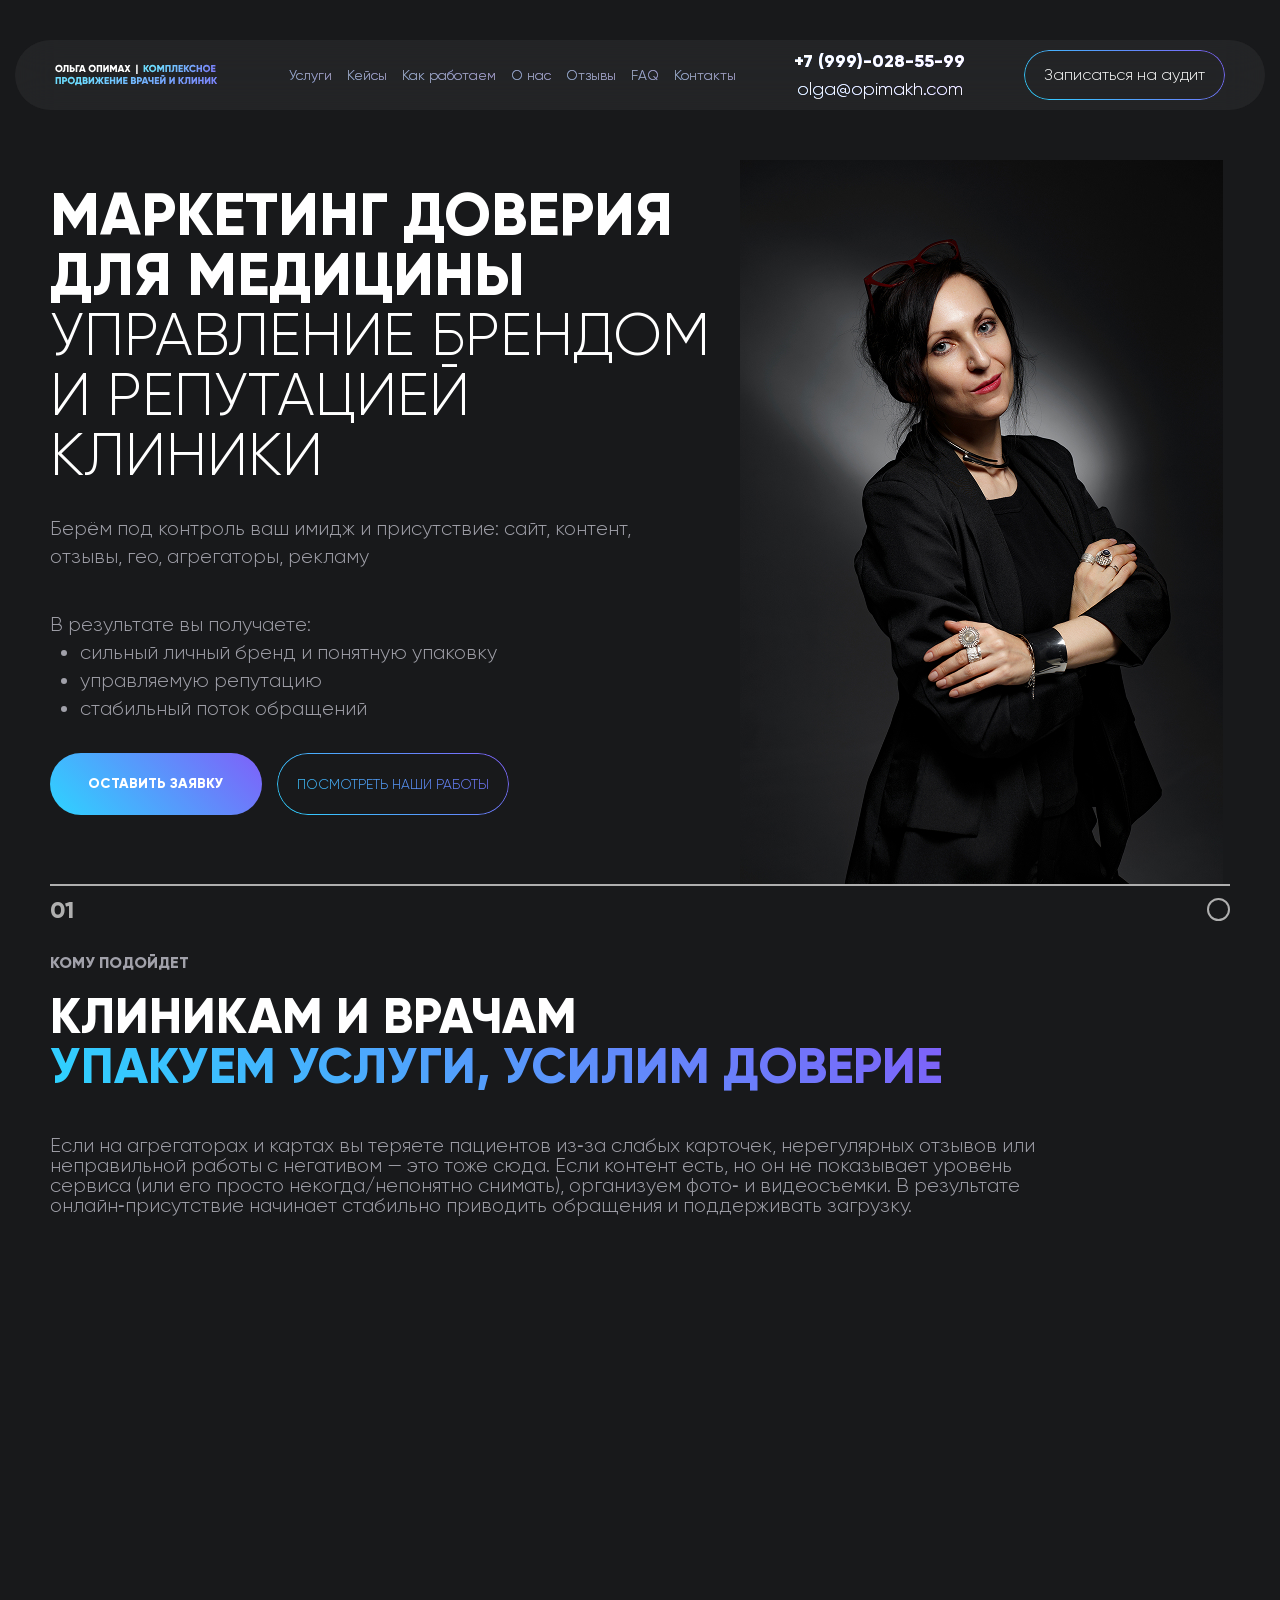
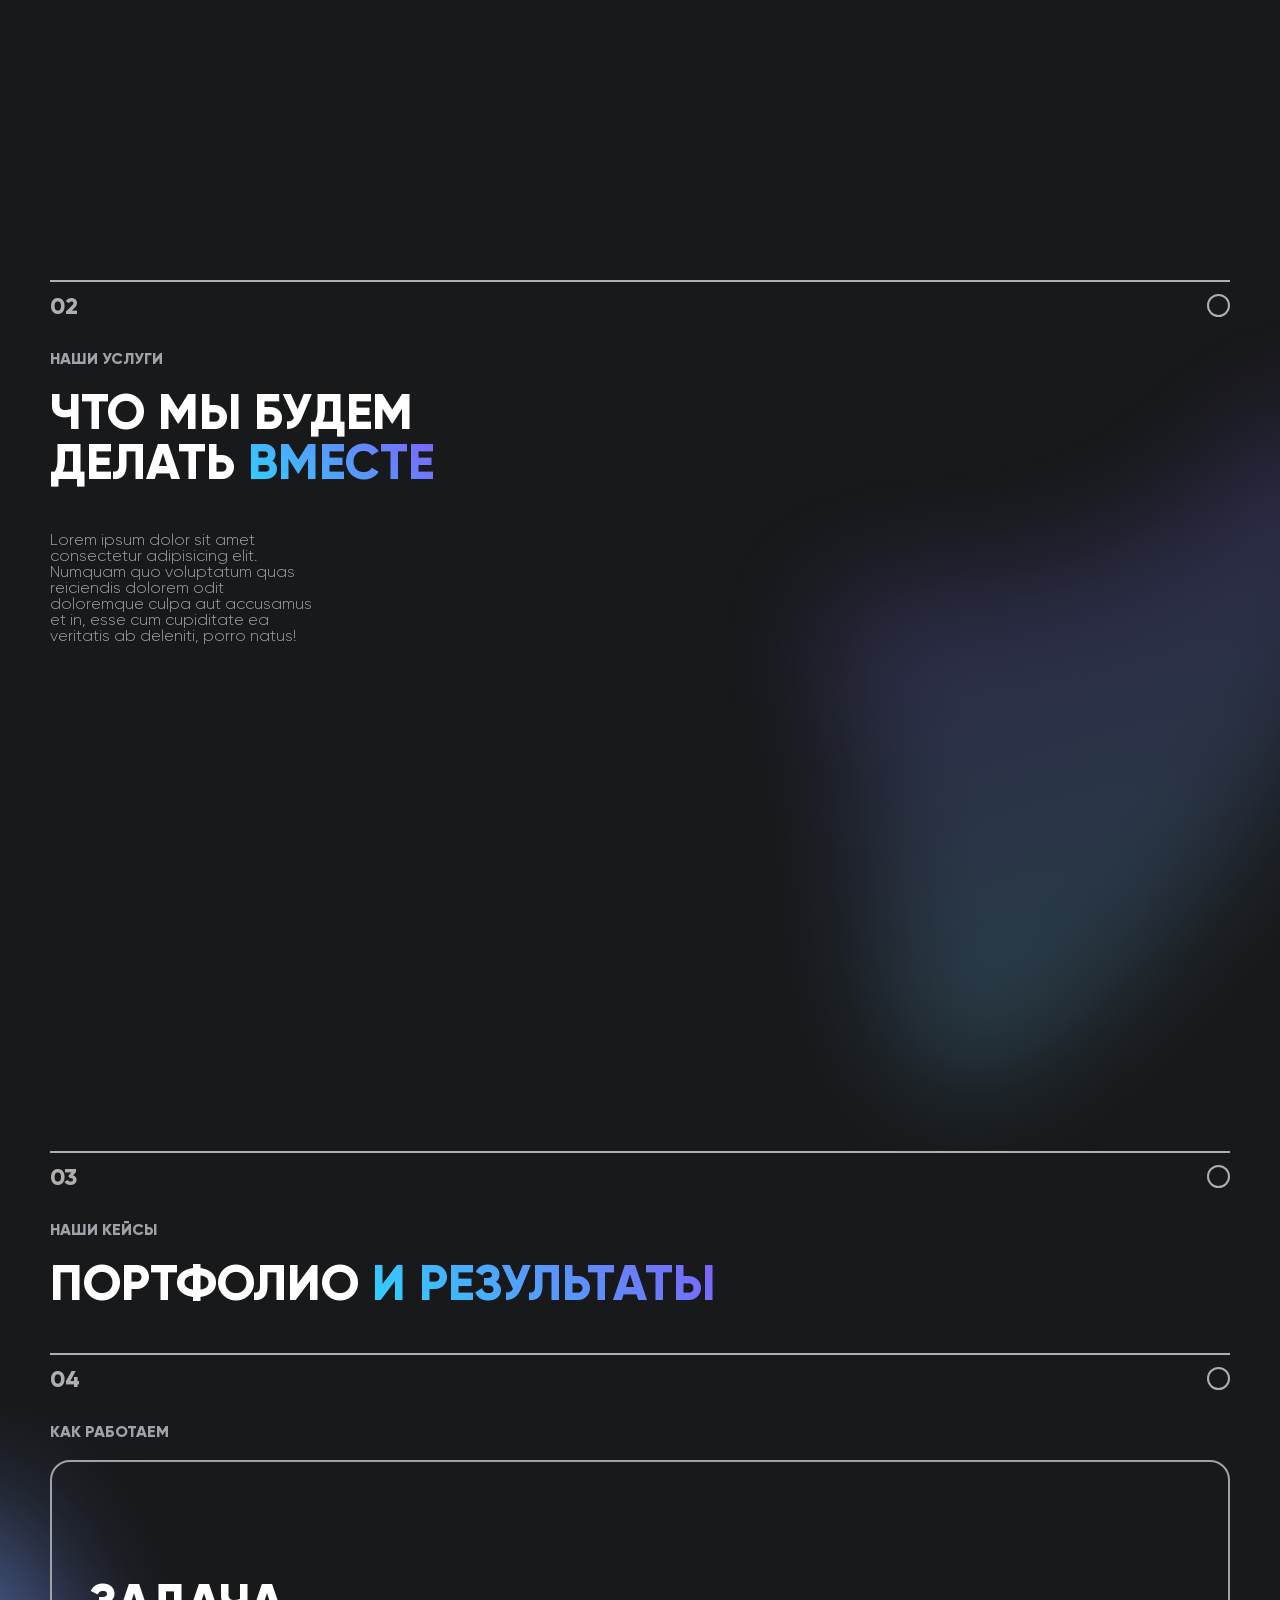
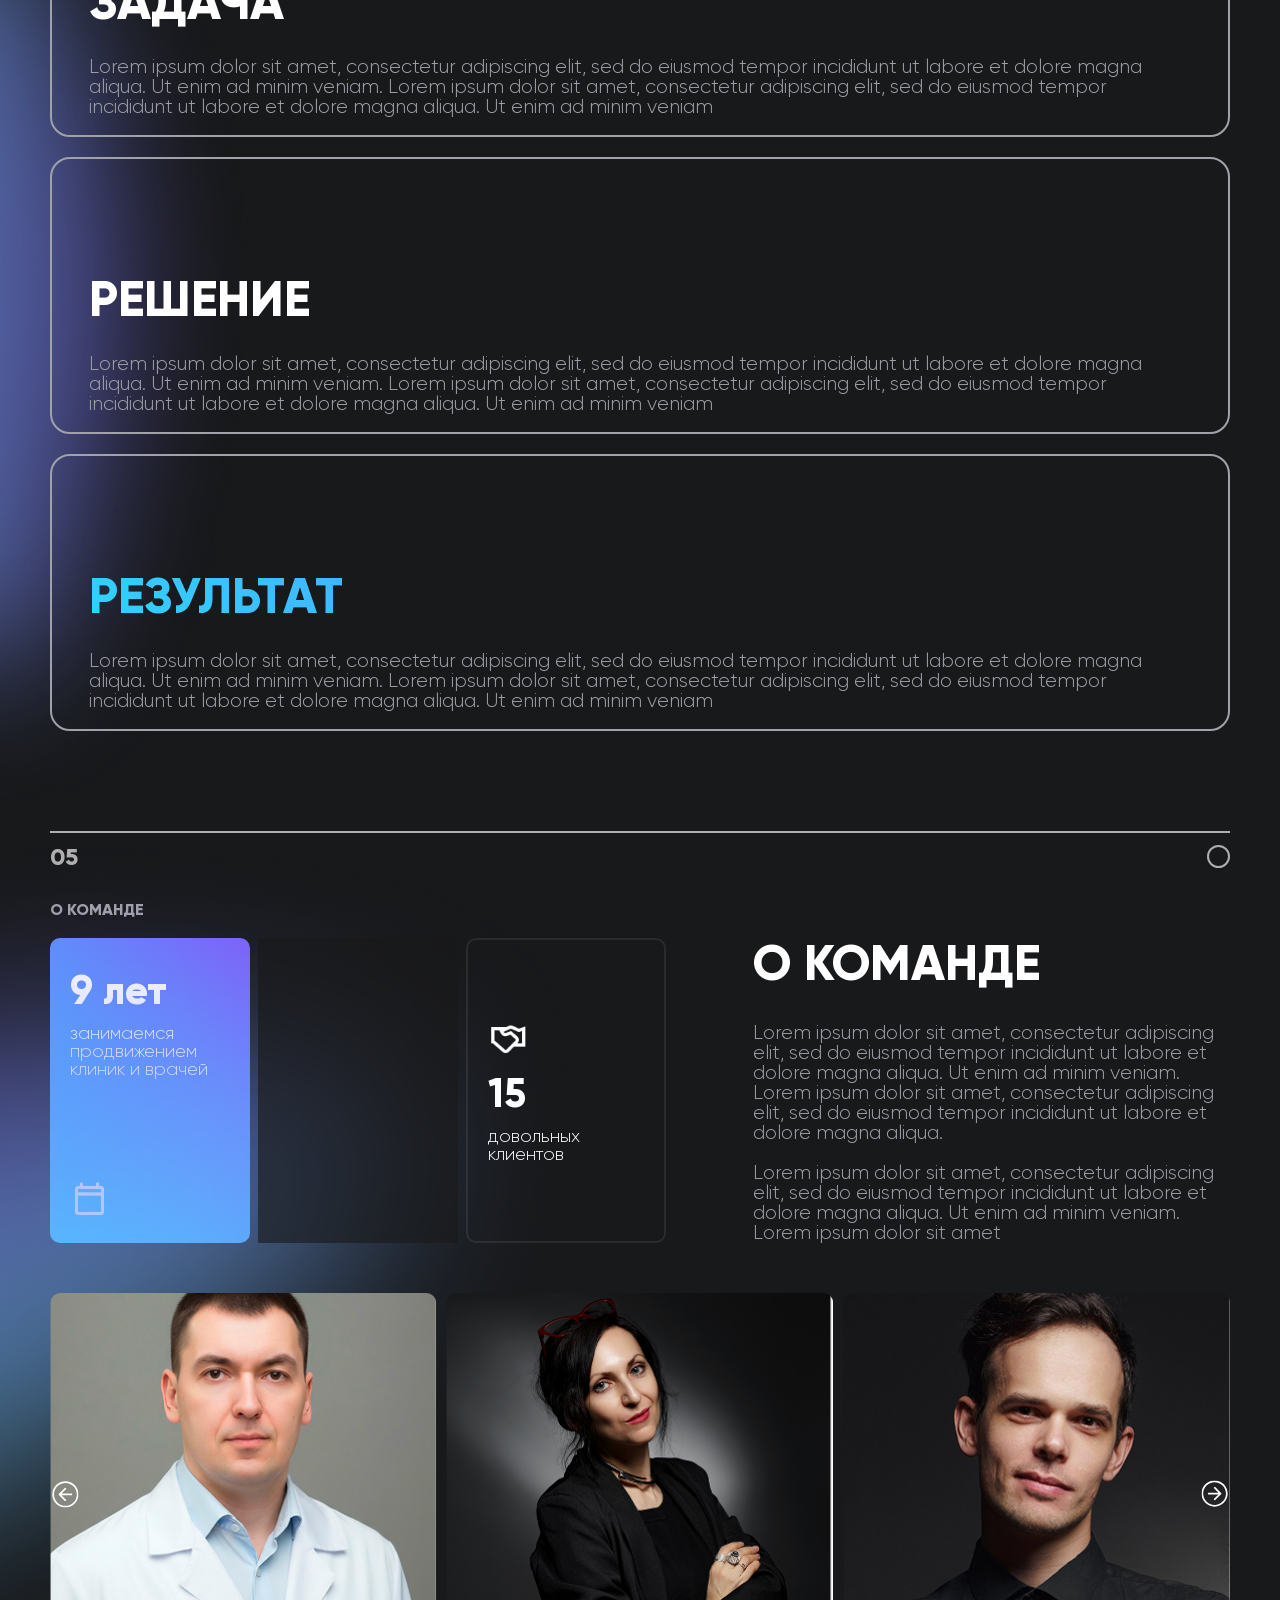
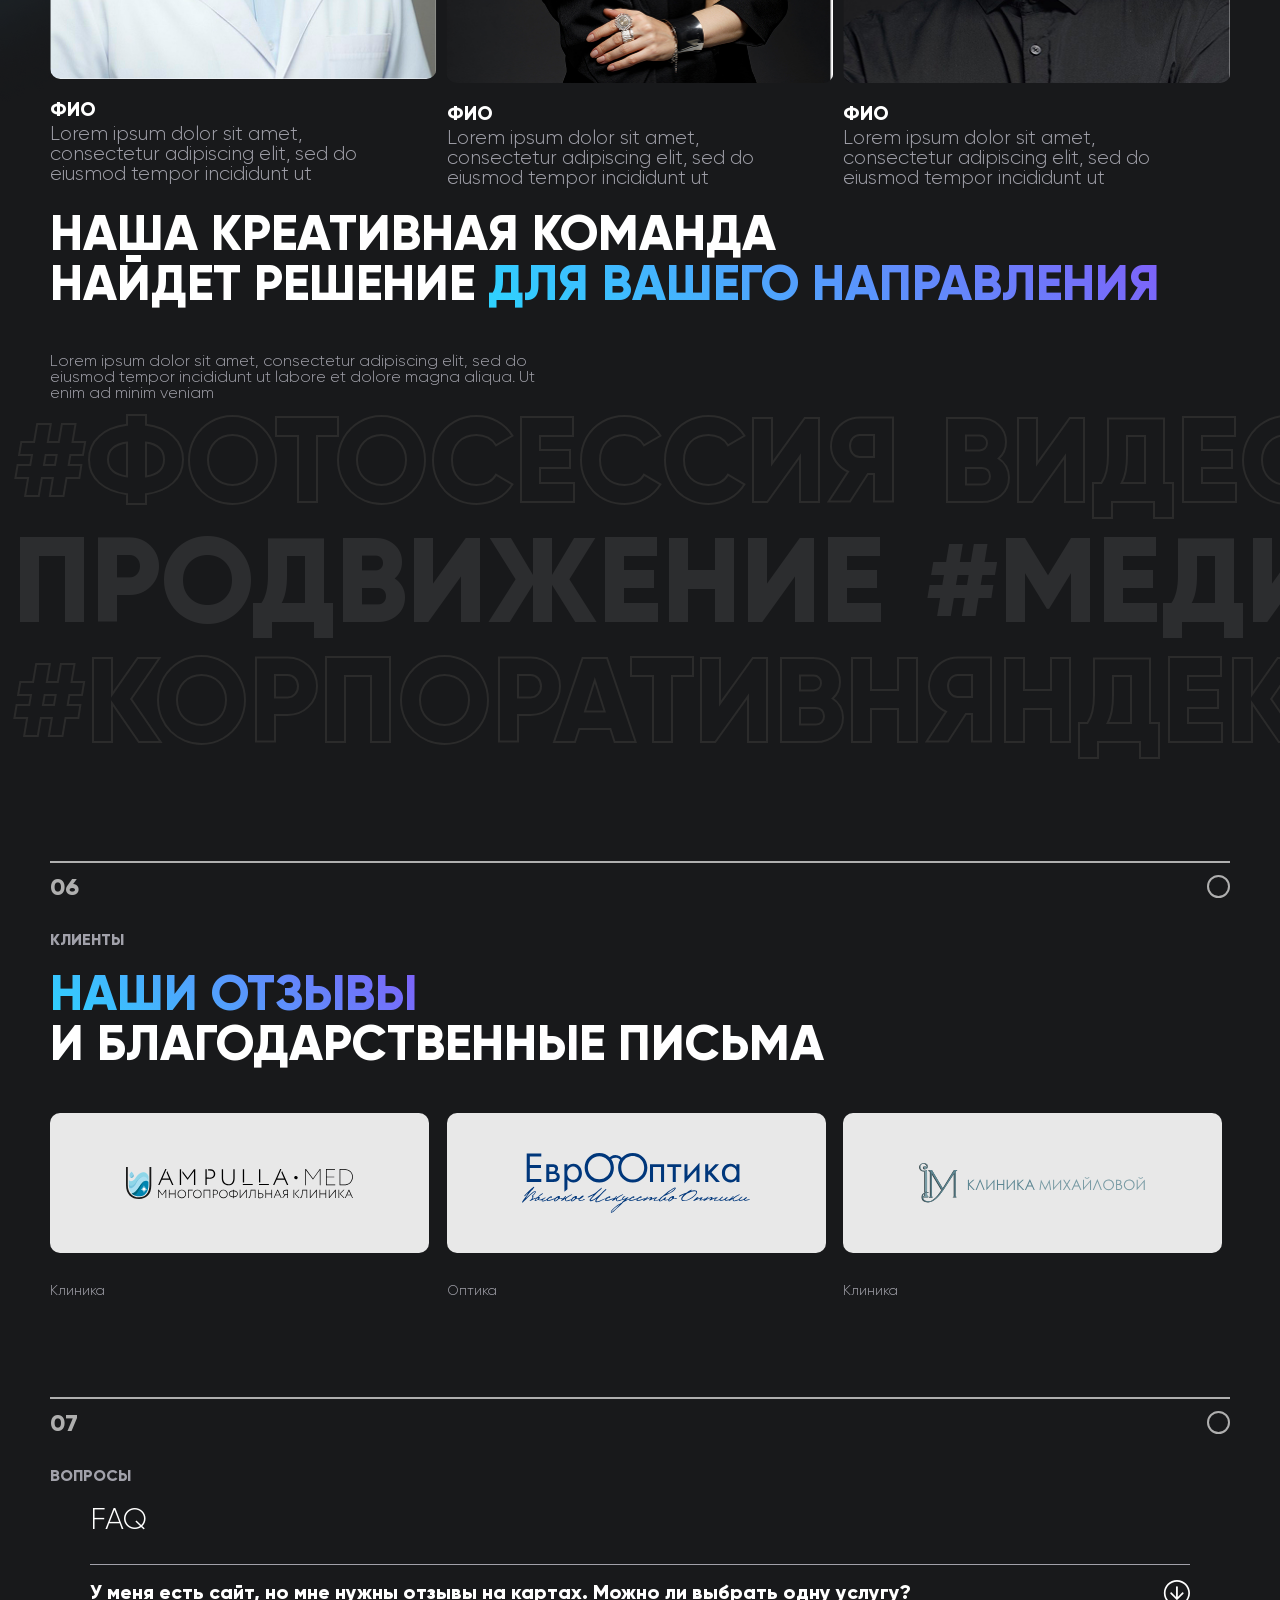
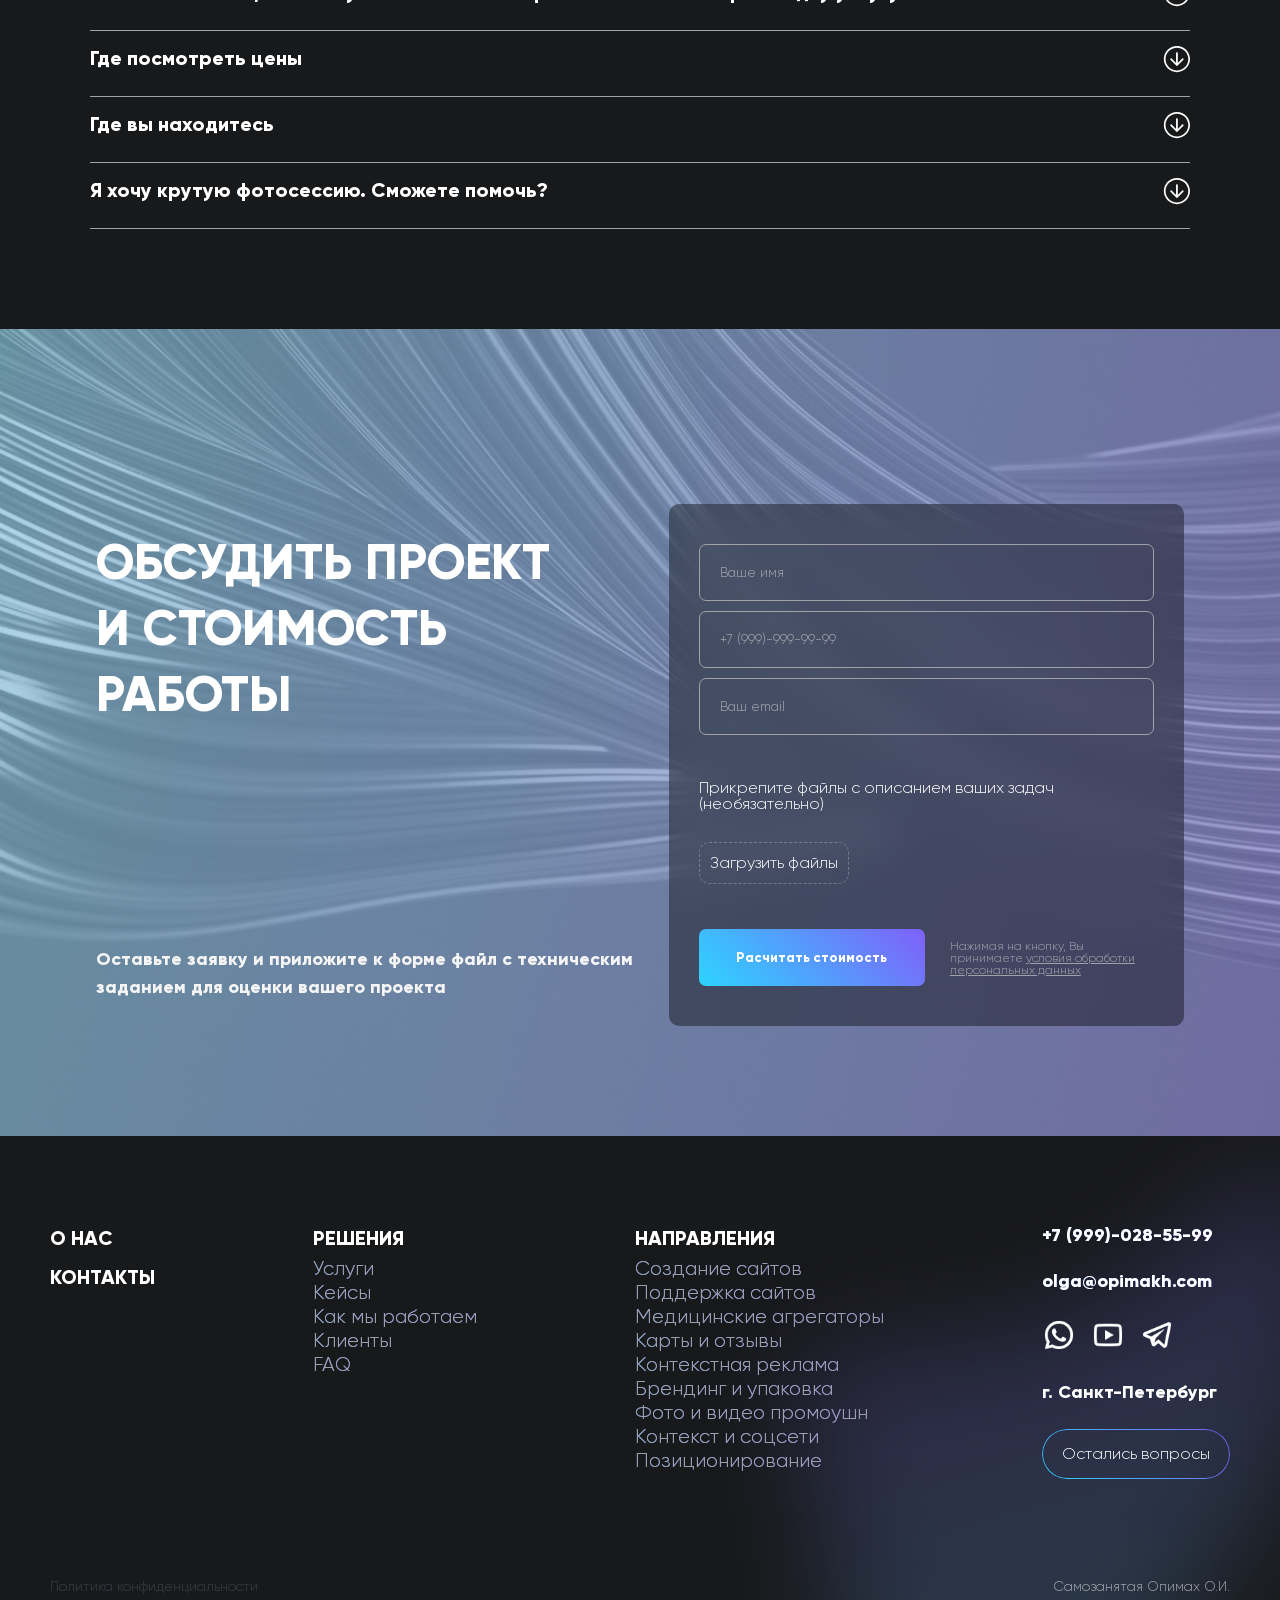
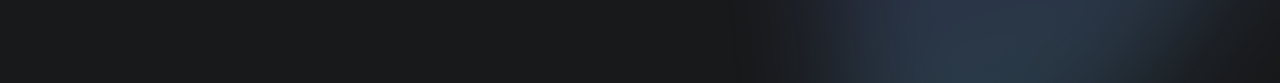
==== commit f711f101: "." ====
--- a/index.html
+++ b/index.html
@@ -495,7 +495,7 @@
                                     Lorem ipsum dolor sit amet, consectetur adipiscing elit, sed do eiusmod tempor incididunt ut labore et dolore magna aliqua. Ut enim ad minim veniam. Lorem ipsum dolor sit amet, consectetur adipiscing elit, sed do eiusmod tempor incididunt ut labore et dolore magna aliqua.
                                     <br>
                                     <br>
-Lorem ipsum dolor sit amet, consectetur adipiscing elit, sed do eiusmod tempor incididunt ut labore et dolore magna aliqua. Ut enim ad minim veniam. Lorem ipsum dolor sit amet
+                                    Lorem ipsum dolor sit amet, consectetur adipiscing elit, sed do eiusmod tempor incididunt ut labore et dolore magna aliqua. Ut enim ad minim veniam. Lorem ipsum dolor sit amet
                                 </p>
                             </div>
                         </div>
@@ -589,47 +589,26 @@
 
                         </div>
                         
-
-
-                      <div class="marquee-container">
-<!-- 
-        <div class="marquee-track" id="marqueeTrack">
-
-            <span class="marquee-text">
-                <span class="hashtag">#фотосессия</span>
-                видеосъемка
-                <span class="separator"></span>
-                продвижение
-                <span class="hashtag">#медицинскиое</span>
-                <span class="separator"></span>
-                <span class="hashtag">#корпоратив</span>
-                яндекс карты
-                <span class="hashtag">#сайты</span>
-                <span class="separator"></span>
-            </span>
-            
-     
-            <span class="marquee-text">
-                <span class="hashtag">#фотосессия</span>
-                видеосъемка
-                <span class="separator"></span>
-                продвижение
-                <span class="hashtag">#медицинскиое</span>
-                <span class="separator"></span>
-                <span class="hashtag">#корпоратив</span>
-                яндекс карты
-                <span class="hashtag">#сайты</span>
-                <span class="separator"></span>
-            </span>
-        </div>
-    </div> -->
-
-
-
-
-
-                    </div>
-                </div>
+                        <h4 class="title">наша креативная команда<br> найдет решение <span>для вашего направления</span></h4>
+                        <p class="about-bottom__desc">Lorem ipsum dolor sit amet, consectetur adipiscing elit, sed do eiusmod tempor incididunt ut labore et dolore magna aliqua. Ut enim ad minim veniam</p>
+                    </div>
+                </div>
+
+
+                <div class="running-lines">
+                    <div class="running-line running-line--animated">
+                        <div class="running-line__wrapper" id="runningLine1"></div>
+                    </div>
+                    <div class="running-line running-line--animated">
+                        <div class="running-line__wrapper" id="runningLine2"></div>
+                    </div>
+                    <div class="running-line running-line--animated">
+                        <div class="running-line__wrapper" id="runningLine3"></div>
+                    </div>
+                </div>
+
+
+
             </section>
 
 
--- a/css/style.css
+++ b/css/style.css
@@ -592,31 +592,20 @@
 .about__title {
   margin-bottom: 35px;
 }
-
 .about__desc {
   font-size: 20px;
   color: var(--grey);
 }
-
-.swiper {
-}
 .about__slider {
   position: relative;
-}
-.swiper-wrapper {
+  margin-bottom: 20px;
 }
 .about-wrapper {
-}
-.swiper-slide {
 }
 .about-slide {
   font-size: 20px;
 }
-.about-slide__img{
-  
-}
-.about-slide__img img{
-  
+.about-slide__img img {
   max-width: 390px;
   width: 100%;
   max-height: 390px;
@@ -636,14 +625,14 @@
   max-width: 340px;
 }
 .about-slider__arrows {
-   position: absolute;
-    top: 40%; /* Опускаем на 50% от верхнего края */
-    transform: translateY(-40%); /* Поднимаем на половину своей высоты для точного центрирования */
-    left: 0;
-    width: 100%;
-    display: flex;
-    justify-content: space-between;
-    z-index: 10;
+  position: absolute;
+  top: 40%;
+  transform: translateY(-40%);
+  left: 0;
+  width: 100%;
+  display: flex;
+  justify-content: space-between;
+  z-index: 10;
 }
 .about-button-prev {
   transform: rotate(90deg);
@@ -652,116 +641,62 @@
   transform: rotate(-90deg);
 }
 .about-button-prev,
-.about-button-next{
+.about-button-next {
   cursor: pointer;
 }
 .about-button-prev svg path,
-.about-button-next svg path{
-  transition: all .3s;
-  
+.about-button-next svg path {
+  transition: all 0.3s;
 }
 .about-button-prev:hover svg path,
-.about-button-next:hover svg path{
+.about-button-next:hover svg path {
   fill: var(--accent-blue);
 }
-/* .marquee-container {
-            width: 100%;
-            overflow: hidden;
-
-
-            padding: 30px 0;
-            position: relative;
-
-        }
-
-        .marquee-container::before,
-        .marquee-container::after {
-            content: '';
-            position: absolute;
-            top: 0;
-            bottom: 0;
-            width: 150px;
-            z-index: 2;
-            pointer-events: none;
-        }
-
-        .marquee-container::before {
-            left: 0;
-            background: linear-gradient(to right, #667eea, transparent);
-        }
-
-        .marquee-container::after {
-            right: 0;
-            background: linear-gradient(to left, #764ba2, transparent);
-        }
-
-
-        .marquee-track {
-            display: inline-block;
-            white-space: nowrap;
-            animation: scroll 20s linear infinite;
-        }
-
-
-        .marquee-text {
-            display: inline-block;
-            font-size: 64px;
-            font-weight: 800;
-            color: white;
-            text-shadow: 3px 3px 6px rgba(0, 0, 0, 0.3);
-            padding-right: 50px; 
-        }
-
-
-        .hashtag {
-            color: #FFD700;
-            font-weight: 900;
-            display: inline-block;
-            margin: 0 10px;
-            animation: glow 2s infinite alternate;
-            text-shadow: 0 0 20px rgba(255, 215, 0, 0.5);
-        }
-
-
-        @keyframes scroll {
-            0% {
-                transform: translateX(0);
-            }
-            100% {
-                transform: translateX(-50%);
-            }
-        }
-
-
-
-        @keyframes pulse {
-            0%, 100% {
-                transform: scale(1);
-                opacity: 0.7;
-            }
-            50% {
-                transform: scale(1.2);
-                opacity: 1;
-            }
-        }
-
-
-        @media (max-width: 768px) {
-            .marquee-text {
-                font-size: 40px;
-            }
-            
-            .separator {
-                width: 12px;
-                height: 12px;
-                margin: 0 15px;
-            }
-            
-            .marquee-container::before,
-            .marquee-container::after {
-                width: 50px;
-            }
-        } */
+.about-bottom__desc{
+  color: var(--grey);
+  max-width: 495px;
+}
+
+
+.running-lines {
+    display: flex;
+    flex-direction: column;
+}
+.running-line {
+    overflow: hidden;
+    white-space: nowrap;
+    position: relative;
+}
+.running-line__wrapper {
+    display: flex;
+    width: fit-content;
+}
+.running-line__item {
+    display: flex;
+    align-items: center;
+    /* padding: 12px 0; */
+}
+.running-line__text {
+    font-size: 120px;
+    text-transform: uppercase;
+    font-weight: bold;
+    /* font-weight: 500; */
+    margin: 0 20px;
+    color: #D9D9D9;
+    white-space: nowrap;
+    
+}
+.running-line:nth-child(2) .running-line__text{
+  opacity: .1;
+}
+.running-line:nth-child(1) .running-line__text,
+.running-line:nth-child(3) .running-line__text{
+  -webkit-text-stroke: 2px #2b2b2b;
+  color: transparent;
+}
+
+
+
 /* ---------------------------------------------------------------------------- */
 .feedback-slide {
   display: flex;
@@ -1166,19 +1101,26 @@
   .header__inner {
     display: flex;
   }
+  .body--opened-menu .header__inner {
+    background: rgba(67, 66, 66, 0.9);  
+    backdrop-filter: blur(20px);
+    border-radius: 30px 30px 0 0;
+  }
   .nav {
-    margin: 0 15px;
+    /* margin: 0 15px; */
     position: fixed;
     inset: 0;
     z-index: 10;
-    min-height: 400px;
+    min-height: 600px;
     height: 100%;
-    background: var(--bg-color);
+    background: rgba(67, 66, 66, 0.9);  
+    backdrop-filter: blur(20px);
     box-shadow: 0px 10px 10px 0px #00000010;
-    border-radius: 0 0 5px 5px;
+    border-radius: 0 0 30px 30px;
+
     font-size: 24px;
     align-items: center;
-    padding: 5vw;
+    padding: 20px;
 
     transform: translateY(-50%);
     opacity: 0;
@@ -1194,7 +1136,7 @@
     box-shadow: 0px 4px 10px 0px #00000010;
   }
   .body--opened-menu .nav {
-    transform: translateY(20%);
+    transform: translateY(10%);
     opacity: 1;
     visibility: visible;
   }
@@ -1231,10 +1173,32 @@
   .hero__btns {
     justify-content: center;
   }
-    /* ---------------------------------------------------------------------------- */
+  /* ---------------------------------------------------------------------------- */
+  .process__item {
+    padding: 50px 30px;
+  }
+  .process__item-title {
+    font-size: 40px;
+  }
+  /* ---------------------------------------------------------------------------- */
   .about__container {
     flex-direction: column-reverse;
     align-items: center;
+  }
+  .running-line__text{
+    font-size: 70px;
+  }
+  /* ---------------------------------------------------------------------------- */
+  .application {
+    padding: 50px 0;
+
+}
+  .application__inner {
+    flex-direction: column;
+    align-items: center;
+}
+.apllication__column:first-child {
+    padding:  0;
 }
 }
 @media (max-width: 800px) {
@@ -1277,7 +1241,6 @@
 }
 @media (max-width: 600px) {
   .hero__btns {
-    /* max-width: 250px; */
     text-align: center;
     flex-direction: column;
     align-items: center;
@@ -1288,13 +1251,35 @@
   .title {
     font-size: 26px;
   }
+  .application__title {
+    line-height: 35px;
+        margin-bottom: 20px;
+}
+  /* ---------------------------------------------------------------------------- */
+  .collaboration .services-card__item:first-child {
+    height: auto;
+  }
+  /* ---------------------------------------------------------------------------- */
+  .process__item {
+    padding: 30px;
+  }
+  .process__item-title {
+    font-weight: bold;
+    font-size: 28px;
+    text-transform: uppercase;
+    margin-bottom: 20px;
+  }
   /* ---------------------------------------------------------------------------- */
   .about-slide {
-  display: flex;
-  flex-direction: column;
-  justify-content: center;
-  align-items: center;
-}
+    display: flex;
+    flex-direction: column;
+    justify-content: center;
+    align-items: center;
+  }
+  /* ---------------------------------------------------------------------------- */
+  .feedback-slide {
+    align-items: center;
+  }
   /* ---------------------------------------------------------------------------- */
   .footer {
     padding: 50px 0;
@@ -1318,7 +1303,7 @@
 }
 @media (max-width: 500px) {
   /* ---------------------------------------------------------------------------- */
-  .about__list{
+  .about__list {
     flex-wrap: wrap;
     justify-content: center;
   }
@@ -1329,16 +1314,21 @@
     padding: 20px;
     display: flex;
     gap: 10px;
-}
+  }
 
   .about__item-number {
     font-size: 30px;
     line-height: 50px;
     font-weight: bold;
-}
-
+  }
+ .running-line__text{
+    font-size: 45px;
+  }
   /* ---------------------------------------------------------------------------- */
   .mobile__contacts {
     flex-direction: column;
   }
-}
+  .application-form__btn {
+    flex-direction: column;
+}
+}
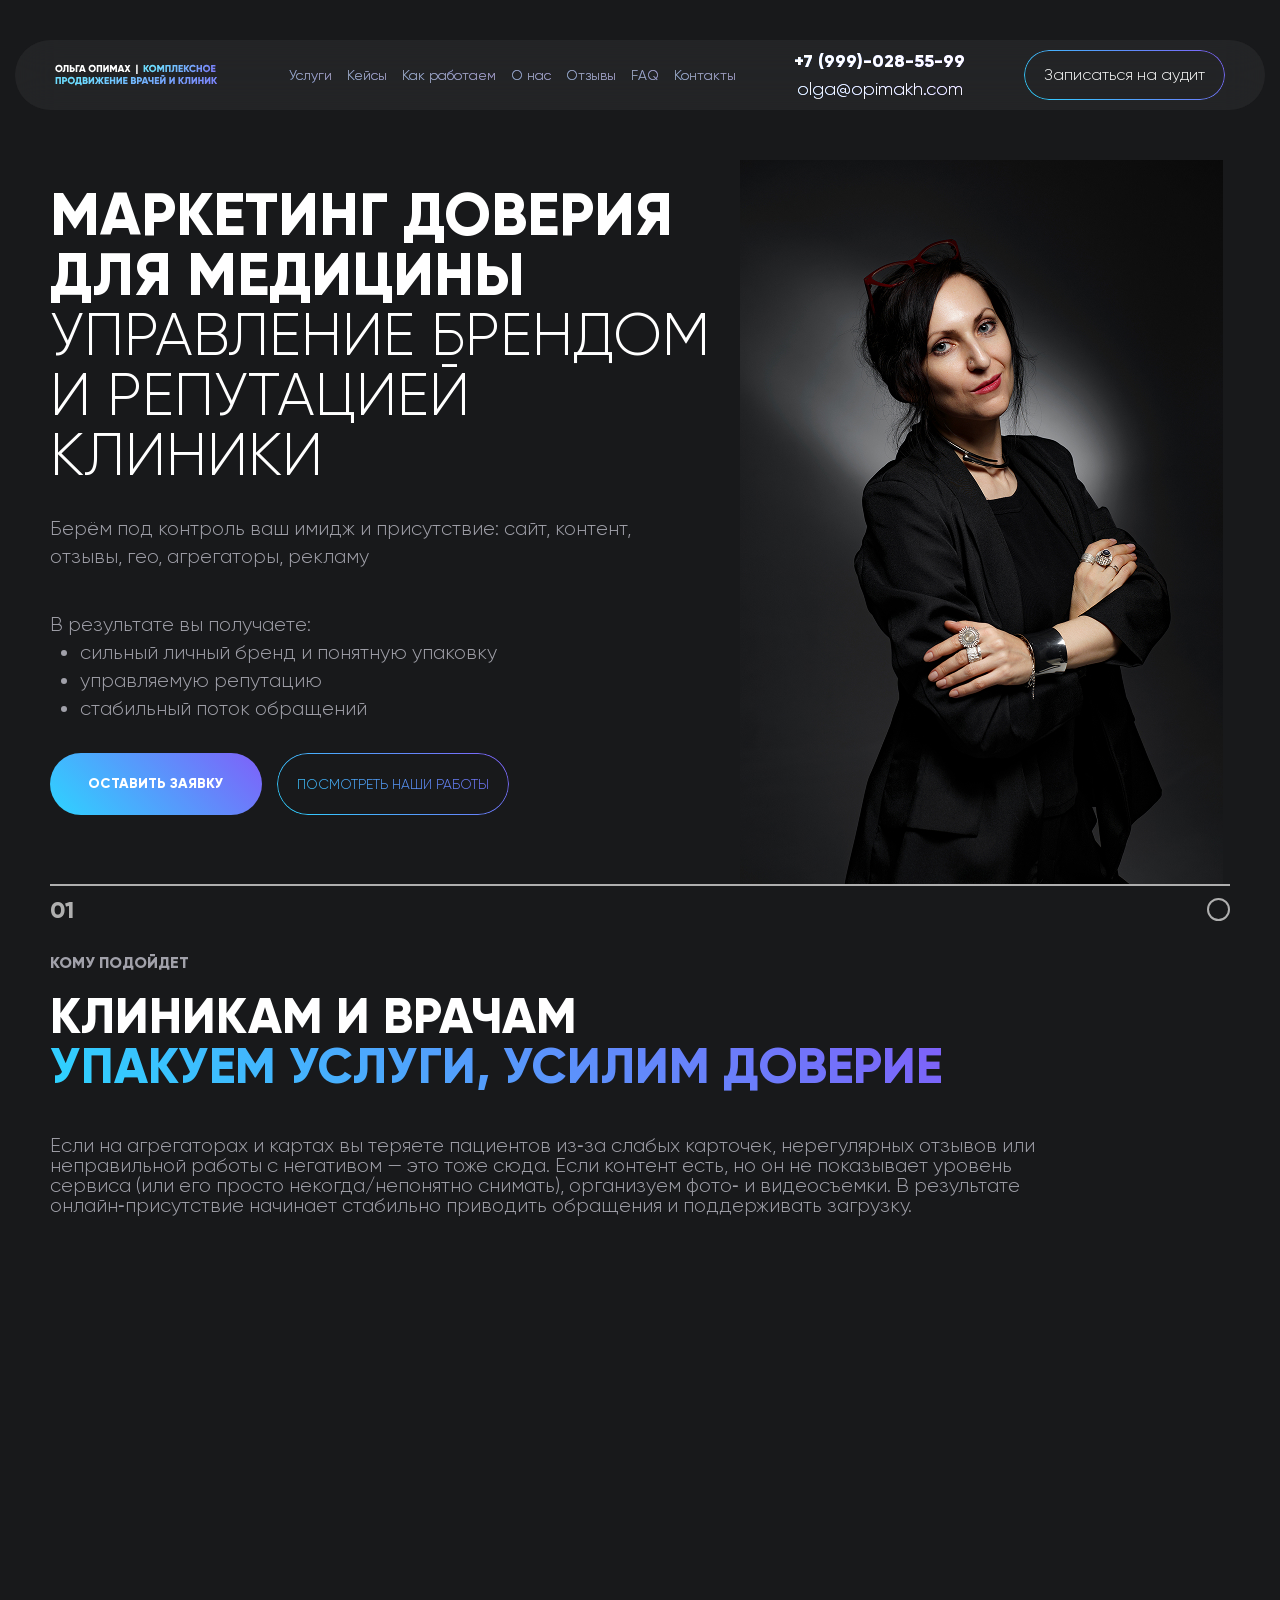
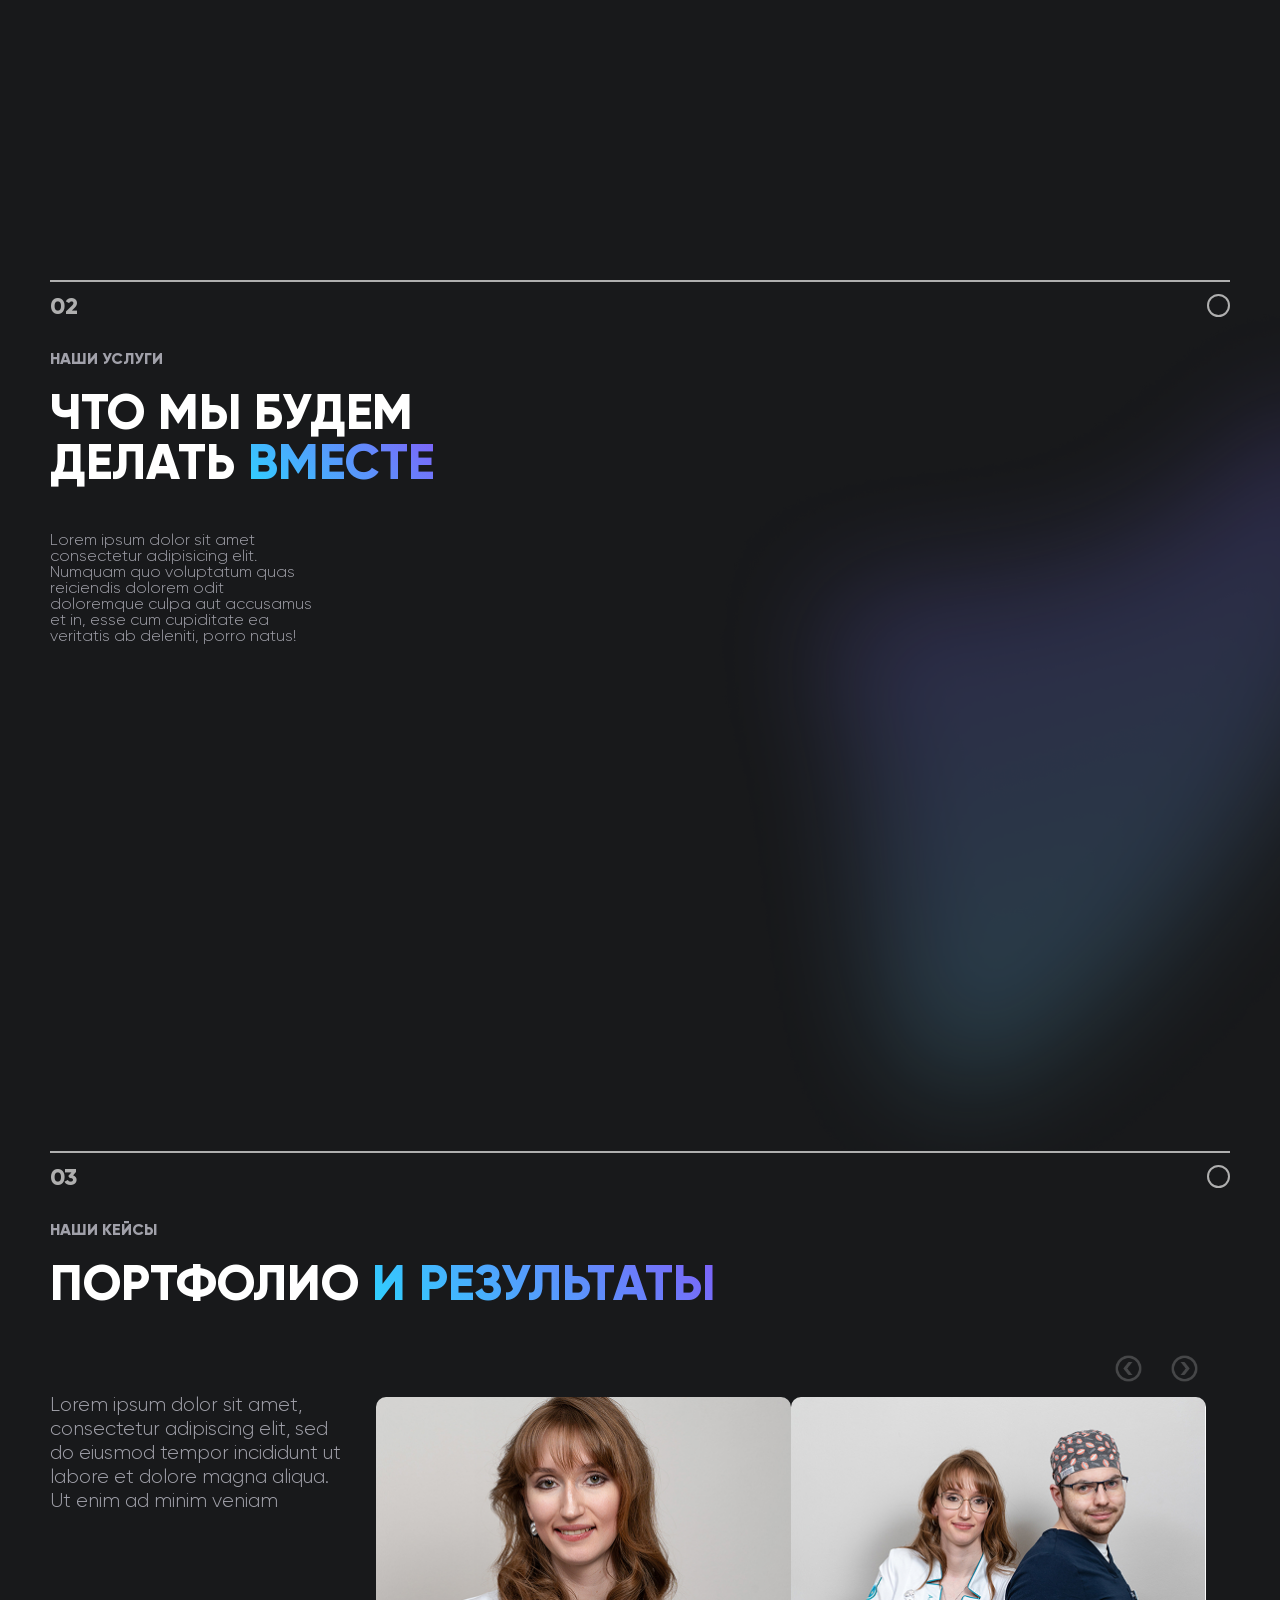
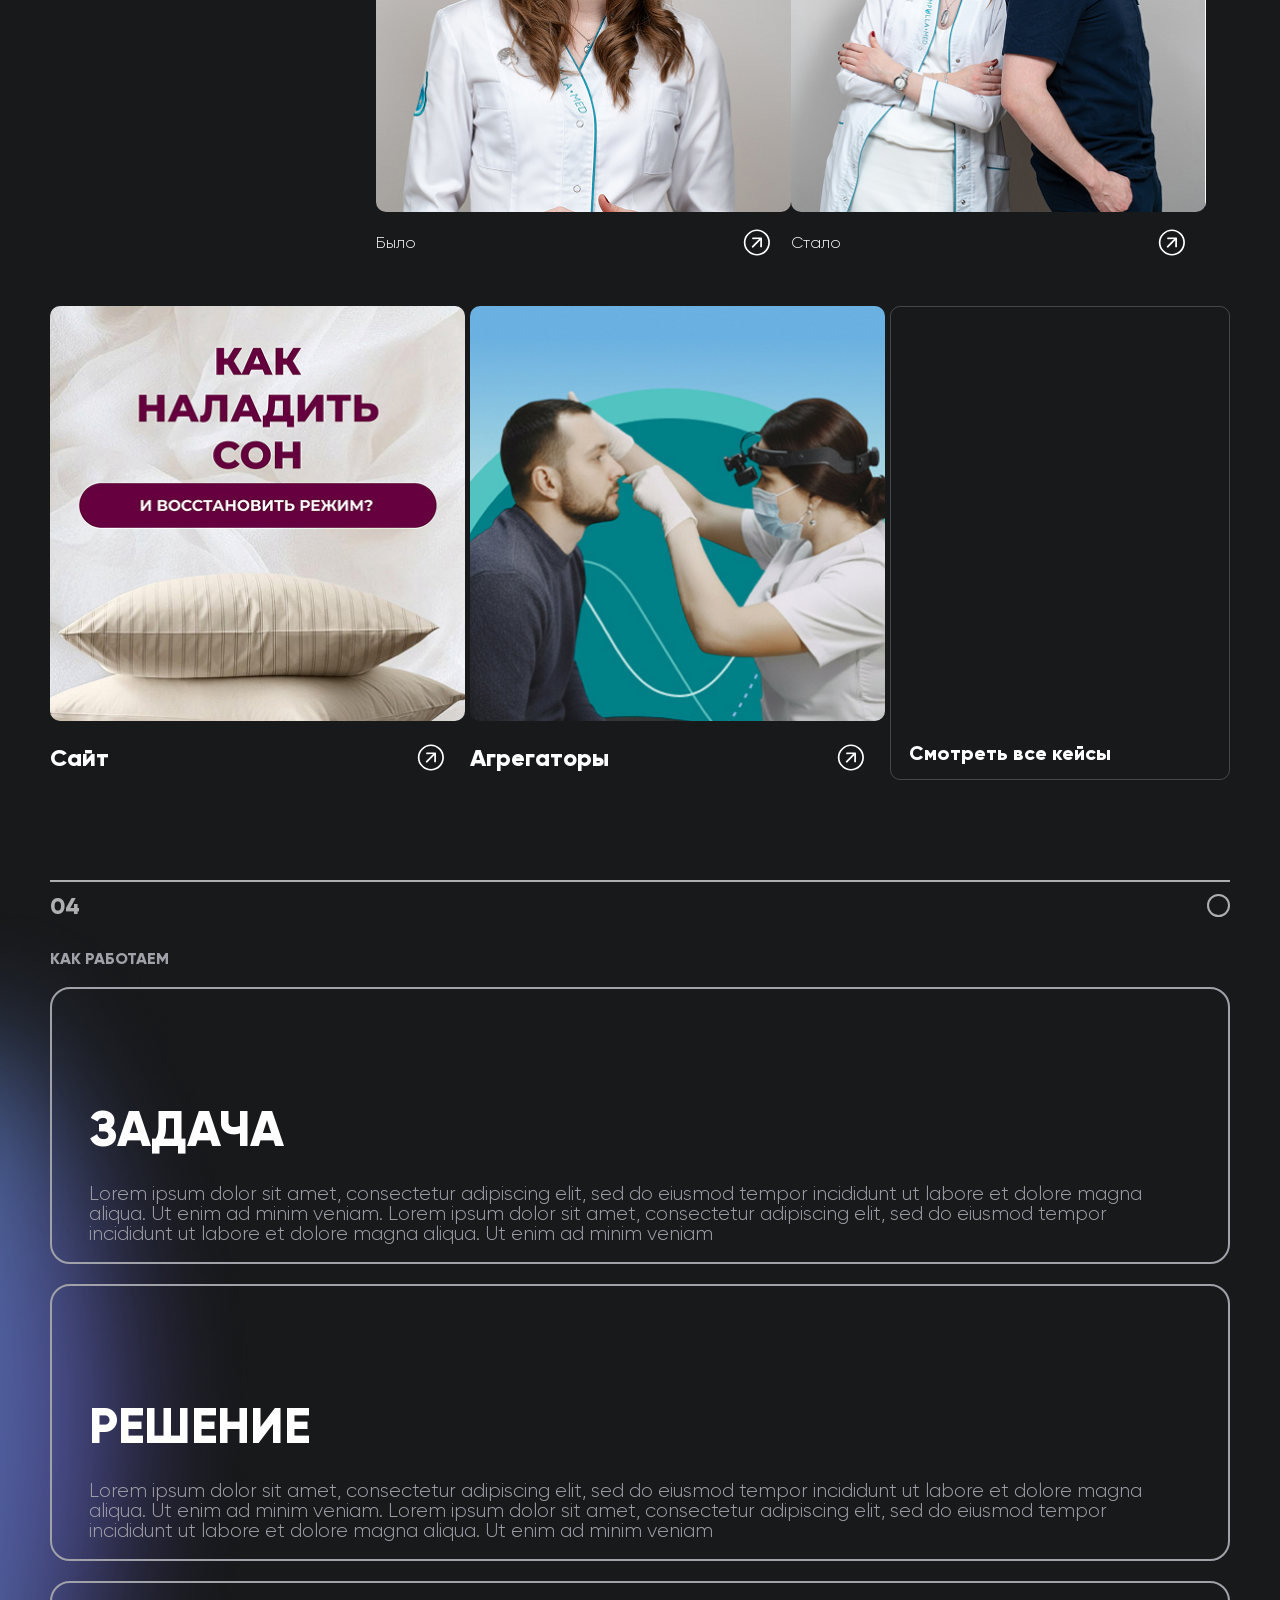
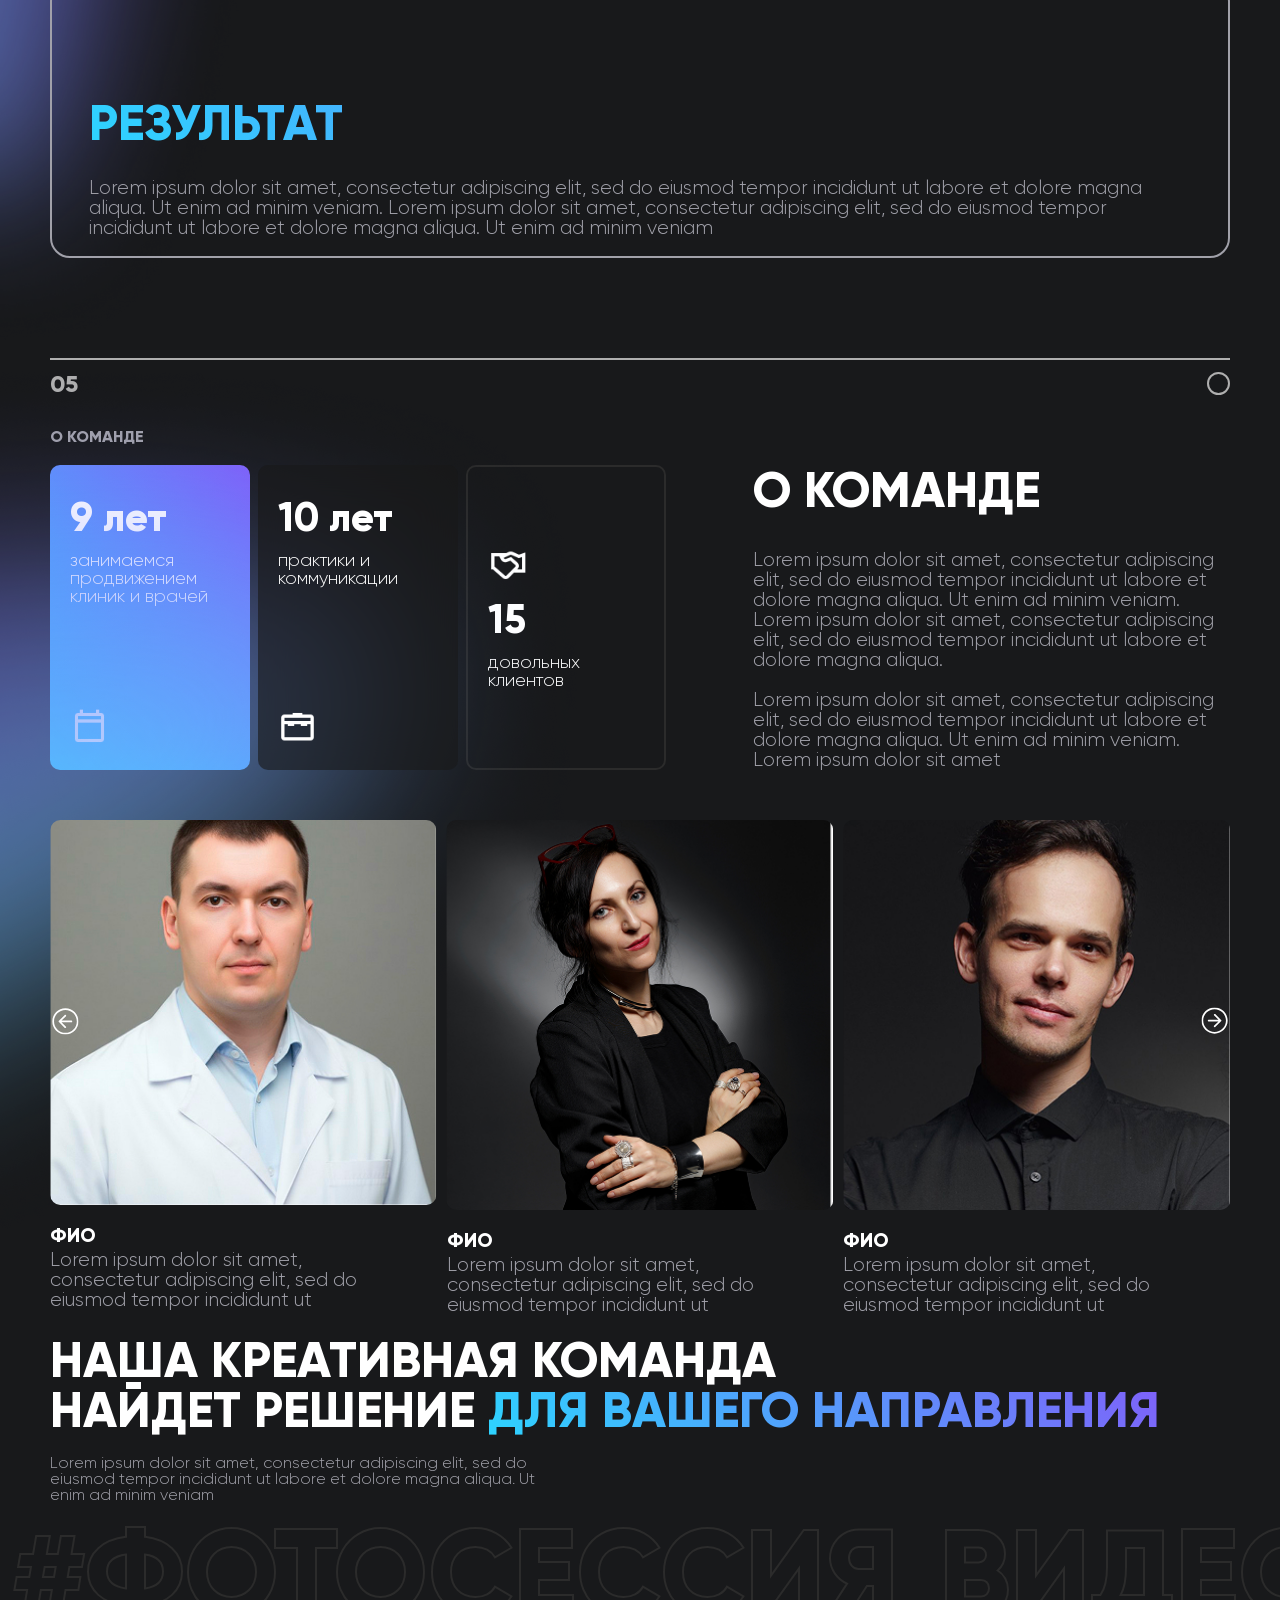
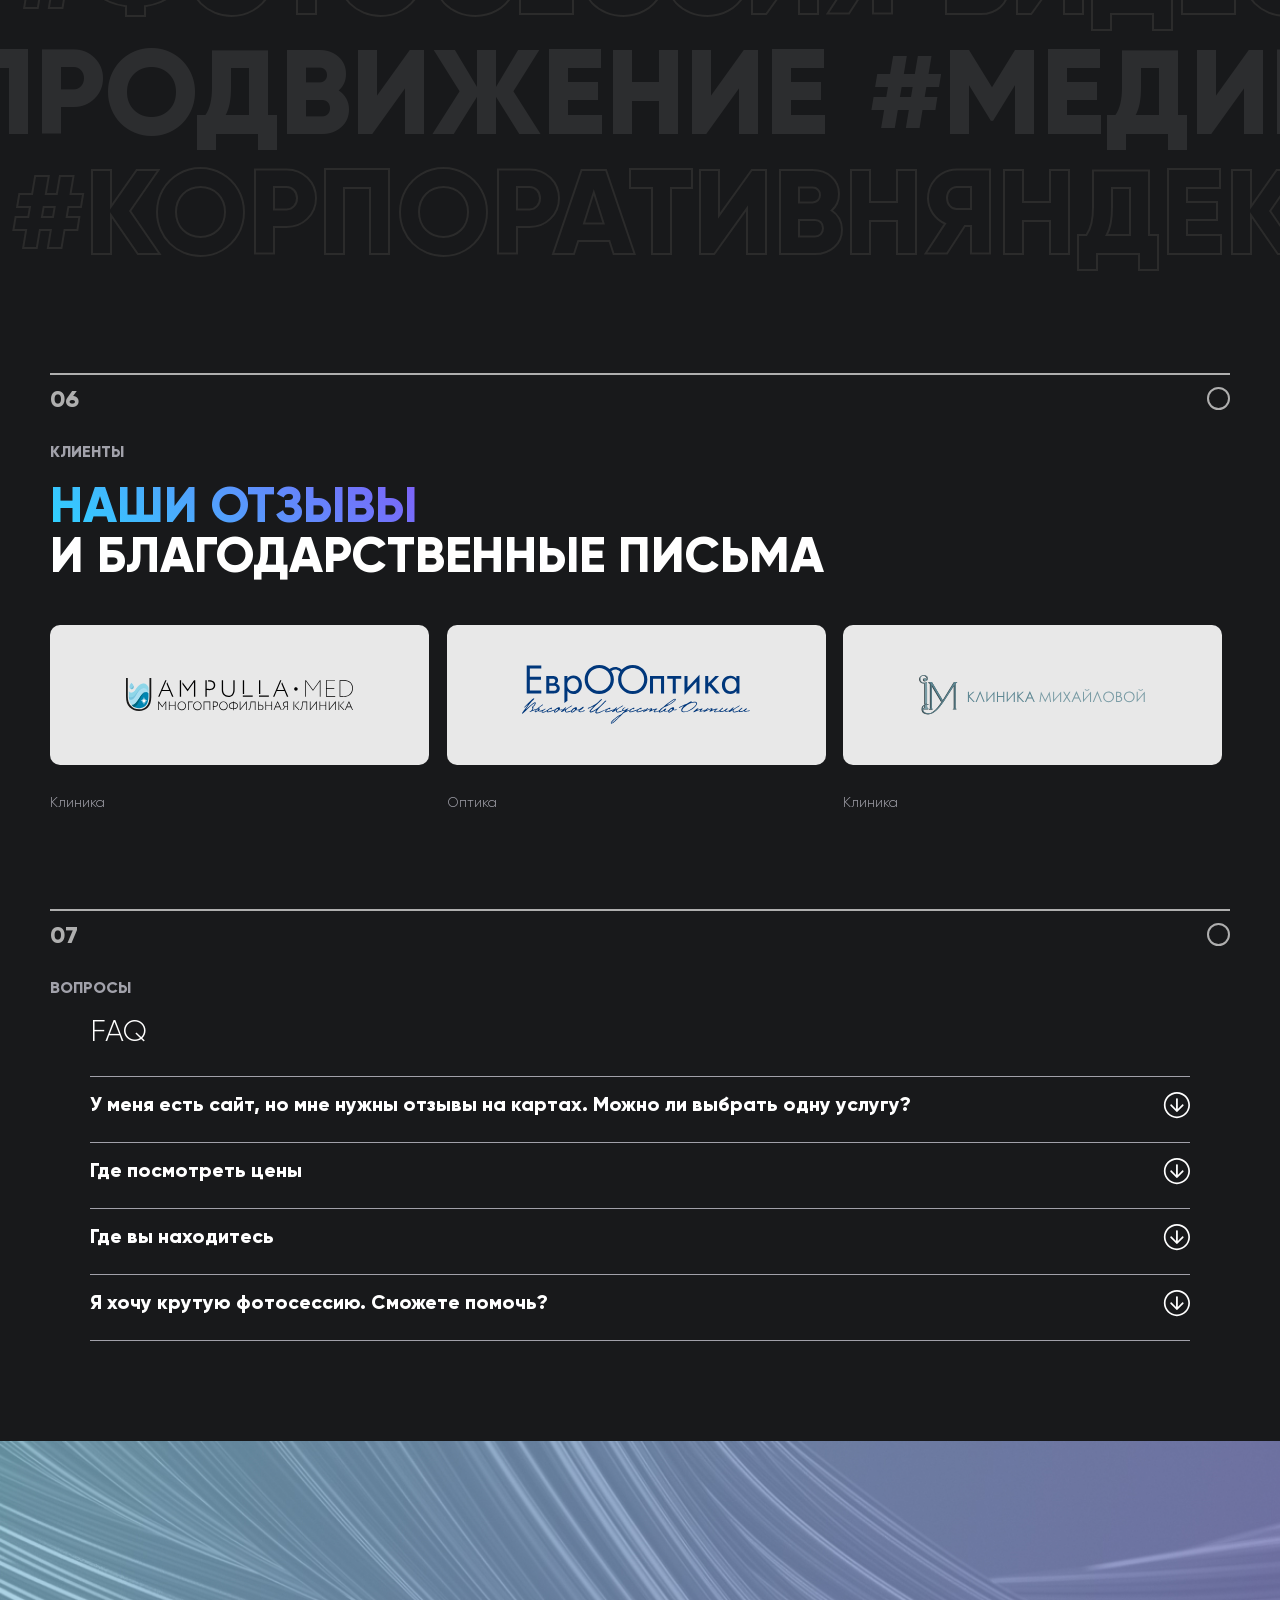
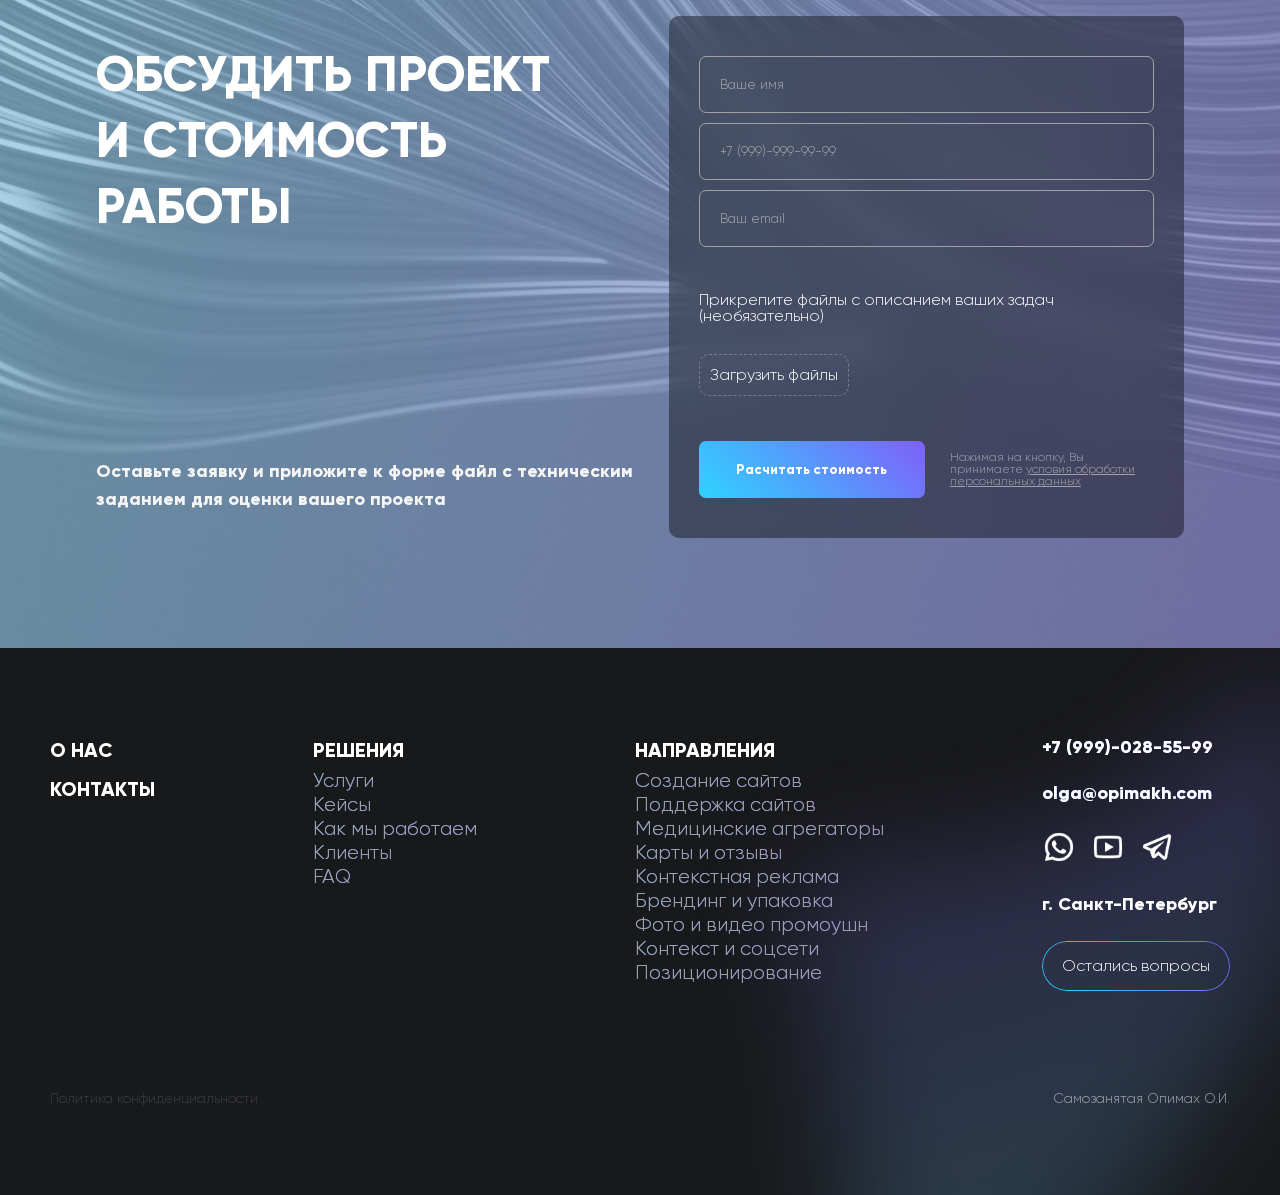
==== commit 3b517f16: "." ====
--- a/index.html
+++ b/index.html
@@ -390,6 +390,146 @@
                         </div>
                         <p class="portfolio__subtitle subtitle">наши кейсы</p>
                         <h3 class="portfolio__title title">портфолио <span>и результаты</span></h3>
+                        <div class="portfolio__container">
+                            <div class="portfolio__column">
+                                <p class="portfolio__desc">Lorem ipsum dolor sit amet, consectetur adipiscing elit, sed do eiusmod tempor incididunt ut labore et dolore magna aliqua. Ut enim ad minim veniam</p>
+                            </div>
+                            <div class="portfolio__column">
+                                <div class="portfolio-slider__arrows">
+                                    <div class="swiper-button-prev-disable portfolio-button-prev">
+                                        <svg width="31" height="31" viewBox="0 0 31 31" fill="none" xmlns="http://www.w3.org/2000/svg" xmlns:xlink="http://www.w3.org/1999/xlink">
+                                        <rect opacity="0.2" x="31" y="31" width="31" height="31" transform="rotate(180 31 31)" fill="url(#pattern0_1013_207)"/>
+                                        <defs>
+                                        <pattern id="pattern0_1013_207" patternContentUnits="objectBoundingBox" width="1" height="1">
+                                        <use xlink:href="#image0_1013_207" transform="scale(0.0104167)"/>
+                                        </pattern>
+                                        <image id="image0_1013_207" width="96" height="96" preserveAspectRatio="none" xlink:href="[data-uri]"/>
+                                        </defs>
+                                        </svg>
+                                    </div>
+                                    <div class="swiper-button-next-disable portfolio-button-next">
+                                        <svg width="31" height="31" viewBox="0 0 31 31" fill="none" xmlns="http://www.w3.org/2000/svg" xmlns:xlink="http://www.w3.org/1999/xlink">
+                                        <rect opacity="0.2" width="31" height="31" fill="url(#pattern0_1013_208)"/>
+                                        <defs>
+                                        <pattern id="pattern0_1013_208" patternContentUnits="objectBoundingBox" width="1" height="1">
+                                        <use xlink:href="#image0_1013_208" transform="scale(0.0104167)"/>
+                                        </pattern>
+                                        <image id="image0_1013_208" width="96" height="96" preserveAspectRatio="none" xlink:href="[data-uri]"/>
+                                        </defs>
+                                        </svg>
+                                    </div>
+                                </div>
+                                <div class="swiper portfolio__slider">
+
+                                    <div class="swiper-wrapper portfolio-wrapper">
+                                        <div class="swiper-slide portfolio-slide">
+                                            <div class="portfolio-slide__before">
+                                                <img src="img/portfolio-1.jpg" alt="">
+                                                <div class="portfolio-slide__link">
+                                                    <p>Было</p>
+                                                    <svg width="27" height="27" viewBox="0 0 27 27" fill="none" xmlns="http://www.w3.org/2000/svg">
+                                                    <g clip-path="url(#clip0_1038_31)">
+                                                    <path d="M13.9219 0C21.1465 0 27 5.85352 27 13.0781C27 20.3027 21.1465 26.1562 13.9219 26.1562C6.69728 26.1562 0.843775 20.3027 0.843775 13.0781C0.843775 5.85352 6.69728 0 13.9219 0ZM2.53127 13.0781C2.53127 19.3377 7.59898 24.4687 13.9219 24.4687C20.1814 24.4687 25.3125 19.401 25.3125 13.0781C25.3125 6.81855 20.2447 1.68751 13.9219 1.68751C7.66227 1.68751 2.53127 6.75527 2.53127 13.0781ZM7.40918 13.7373L13.4737 19.807C13.7215 20.0549 14.1223 20.0549 14.3701 19.807L20.4346 13.7373C20.6824 13.4894 20.6824 13.0886 20.4346 12.8408L20.0707 12.4769C19.8229 12.2291 19.4115 12.2291 19.1689 12.4875L14.8184 16.9963V6.96094C14.8184 6.6129 14.5336 6.32812 14.1856 6.32812L13.6582 6.32812C13.3102 6.32812 13.0254 6.6129 13.0254 6.96094V16.9963L8.67477 12.4822C8.42697 12.2291 8.02088 12.2238 7.77308 12.4717L7.40918 12.8355C7.16138 13.0886 7.16138 13.4894 7.40918 13.7373Z" fill="white"/>
+                                                    </g>
+                                                    <defs>
+                                                    <clipPath id="clip0_1038_31">
+                                                    <rect width="27" height="27" fill="white" transform="matrix(0 1 -1 0 27 0)"/>
+                                                    </clipPath>
+                                                    </defs>
+                                                    </svg>
+                                                </div>
+                                            </div>
+                                            <div class="portfolio-slide__now">
+                                                <img src="img/portfolio-2.jpg" alt="">
+                                                <div class="portfolio-slide__link">
+                                                    <p>Стало</p>
+                                                    <svg width="27" height="27" viewBox="0 0 27 27" fill="none" xmlns="http://www.w3.org/2000/svg">
+                                                    <g clip-path="url(#clip0_1038_31)">
+                                                    <path d="M13.9219 0C21.1465 0 27 5.85352 27 13.0781C27 20.3027 21.1465 26.1562 13.9219 26.1562C6.69728 26.1562 0.843775 20.3027 0.843775 13.0781C0.843775 5.85352 6.69728 0 13.9219 0ZM2.53127 13.0781C2.53127 19.3377 7.59898 24.4687 13.9219 24.4687C20.1814 24.4687 25.3125 19.401 25.3125 13.0781C25.3125 6.81855 20.2447 1.68751 13.9219 1.68751C7.66227 1.68751 2.53127 6.75527 2.53127 13.0781ZM7.40918 13.7373L13.4737 19.807C13.7215 20.0549 14.1223 20.0549 14.3701 19.807L20.4346 13.7373C20.6824 13.4894 20.6824 13.0886 20.4346 12.8408L20.0707 12.4769C19.8229 12.2291 19.4115 12.2291 19.1689 12.4875L14.8184 16.9963V6.96094C14.8184 6.6129 14.5336 6.32812 14.1856 6.32812L13.6582 6.32812C13.3102 6.32812 13.0254 6.6129 13.0254 6.96094V16.9963L8.67477 12.4822C8.42697 12.2291 8.02088 12.2238 7.77308 12.4717L7.40918 12.8355C7.16138 13.0886 7.16138 13.4894 7.40918 13.7373Z" fill="white"/>
+                                                    </g>
+                                                    <defs>
+                                                    <clipPath id="clip0_1038_31">
+                                                    <rect width="27" height="27" fill="white" transform="matrix(0 1 -1 0 27 0)"/>
+                                                    </clipPath>
+                                                    </defs>
+                                                    </svg>
+                                                </div>
+                                            </div>
+                                        </div>
+                                        <div class="swiper-slide portfolio-slide">
+                                            <div class="portfolio-slide__before">
+                                                <img src="img/team-1.jpg" alt="">
+                                                <div class="portfolio-slide__link">
+                                                    <p>Было2</p>
+                                                    <svg width="27" height="27" viewBox="0 0 27 27" fill="none" xmlns="http://www.w3.org/2000/svg">
+                                                    <g clip-path="url(#clip0_1038_31)">
+                                                    <path d="M13.9219 0C21.1465 0 27 5.85352 27 13.0781C27 20.3027 21.1465 26.1562 13.9219 26.1562C6.69728 26.1562 0.843775 20.3027 0.843775 13.0781C0.843775 5.85352 6.69728 0 13.9219 0ZM2.53127 13.0781C2.53127 19.3377 7.59898 24.4687 13.9219 24.4687C20.1814 24.4687 25.3125 19.401 25.3125 13.0781C25.3125 6.81855 20.2447 1.68751 13.9219 1.68751C7.66227 1.68751 2.53127 6.75527 2.53127 13.0781ZM7.40918 13.7373L13.4737 19.807C13.7215 20.0549 14.1223 20.0549 14.3701 19.807L20.4346 13.7373C20.6824 13.4894 20.6824 13.0886 20.4346 12.8408L20.0707 12.4769C19.8229 12.2291 19.4115 12.2291 19.1689 12.4875L14.8184 16.9963V6.96094C14.8184 6.6129 14.5336 6.32812 14.1856 6.32812L13.6582 6.32812C13.3102 6.32812 13.0254 6.6129 13.0254 6.96094V16.9963L8.67477 12.4822C8.42697 12.2291 8.02088 12.2238 7.77308 12.4717L7.40918 12.8355C7.16138 13.0886 7.16138 13.4894 7.40918 13.7373Z" fill="white"/>
+                                                    </g>
+                                                    <defs>
+                                                    <clipPath id="clip0_1038_31">
+                                                    <rect width="27" height="27" fill="white" transform="matrix(0 1 -1 0 27 0)"/>
+                                                    </clipPath>
+                                                    </defs>
+                                                    </svg>
+                                                </div>
+                                            </div>
+                                            <div class="portfolio-slide__now">
+                                                <img src="img/team-2.jpg" alt="">
+                                                <div class="portfolio-slide__link">
+                                                    <p>Стало2</p>
+                                                    <svg width="27" height="27" viewBox="0 0 27 27" fill="none" xmlns="http://www.w3.org/2000/svg">
+                                                    <g clip-path="url(#clip0_1038_31)">
+                                                    <path d="M13.9219 0C21.1465 0 27 5.85352 27 13.0781C27 20.3027 21.1465 26.1562 13.9219 26.1562C6.69728 26.1562 0.843775 20.3027 0.843775 13.0781C0.843775 5.85352 6.69728 0 13.9219 0ZM2.53127 13.0781C2.53127 19.3377 7.59898 24.4687 13.9219 24.4687C20.1814 24.4687 25.3125 19.401 25.3125 13.0781C25.3125 6.81855 20.2447 1.68751 13.9219 1.68751C7.66227 1.68751 2.53127 6.75527 2.53127 13.0781ZM7.40918 13.7373L13.4737 19.807C13.7215 20.0549 14.1223 20.0549 14.3701 19.807L20.4346 13.7373C20.6824 13.4894 20.6824 13.0886 20.4346 12.8408L20.0707 12.4769C19.8229 12.2291 19.4115 12.2291 19.1689 12.4875L14.8184 16.9963V6.96094C14.8184 6.6129 14.5336 6.32812 14.1856 6.32812L13.6582 6.32812C13.3102 6.32812 13.0254 6.6129 13.0254 6.96094V16.9963L8.67477 12.4822C8.42697 12.2291 8.02088 12.2238 7.77308 12.4717L7.40918 12.8355C7.16138 13.0886 7.16138 13.4894 7.40918 13.7373Z" fill="white"/>
+                                                    </g>
+                                                    <defs>
+                                                    <clipPath id="clip0_1038_31">
+                                                    <rect width="27" height="27" fill="white" transform="matrix(0 1 -1 0 27 0)"/>
+                                                    </clipPath>
+                                                    </defs>
+                                                    </svg>
+                                                </div>
+                                            </div>
+                                        </div>
+                                     </div>
+                                </div>
+                            </div>
+                        </div>
+
+                        <div class="portfolio__cases">
+                            <a class="portfolio__case" href="#">
+                                <img src="img/case-1.jpg" alt="">
+                                <div class="portfolio-slide__link">
+                                    <p>Сайт</p>
+                                    <svg width="27" height="27" viewBox="0 0 27 27" fill="none" xmlns="http://www.w3.org/2000/svg">
+                                    <g clip-path="url(#clip0_1038_31)">
+                                    <path d="M13.9219 0C21.1465 0 27 5.85352 27 13.0781C27 20.3027 21.1465 26.1562 13.9219 26.1562C6.69728 26.1562 0.843775 20.3027 0.843775 13.0781C0.843775 5.85352 6.69728 0 13.9219 0ZM2.53127 13.0781C2.53127 19.3377 7.59898 24.4687 13.9219 24.4687C20.1814 24.4687 25.3125 19.401 25.3125 13.0781C25.3125 6.81855 20.2447 1.68751 13.9219 1.68751C7.66227 1.68751 2.53127 6.75527 2.53127 13.0781ZM7.40918 13.7373L13.4737 19.807C13.7215 20.0549 14.1223 20.0549 14.3701 19.807L20.4346 13.7373C20.6824 13.4894 20.6824 13.0886 20.4346 12.8408L20.0707 12.4769C19.8229 12.2291 19.4115 12.2291 19.1689 12.4875L14.8184 16.9963V6.96094C14.8184 6.6129 14.5336 6.32812 14.1856 6.32812L13.6582 6.32812C13.3102 6.32812 13.0254 6.6129 13.0254 6.96094V16.9963L8.67477 12.4822C8.42697 12.2291 8.02088 12.2238 7.77308 12.4717L7.40918 12.8355C7.16138 13.0886 7.16138 13.4894 7.40918 13.7373Z" fill="white"/>
+                                    </g>
+                                    <defs>
+                                    <clipPath id="clip0_1038_31">
+                                     <rect width="27" height="27" fill="white" transform="matrix(0 1 -1 0 27 0)"/>
+                                    </clipPath>
+                                    </defs>
+                                    </svg>
+                                </div>
+                            </a>
+                            <a class="portfolio__case" href="#">
+                                <img src="img/case-2.jpg" alt="">
+                                <div class="portfolio-slide__link">
+                                    <p>Агрегаторы</p>
+                                    <svg width="27" height="27" viewBox="0 0 27 27" fill="none" xmlns="http://www.w3.org/2000/svg">
+                                    <g clip-path="url(#clip0_1038_31)">
+                                    <path d="M13.9219 0C21.1465 0 27 5.85352 27 13.0781C27 20.3027 21.1465 26.1562 13.9219 26.1562C6.69728 26.1562 0.843775 20.3027 0.843775 13.0781C0.843775 5.85352 6.69728 0 13.9219 0ZM2.53127 13.0781C2.53127 19.3377 7.59898 24.4687 13.9219 24.4687C20.1814 24.4687 25.3125 19.401 25.3125 13.0781C25.3125 6.81855 20.2447 1.68751 13.9219 1.68751C7.66227 1.68751 2.53127 6.75527 2.53127 13.0781ZM7.40918 13.7373L13.4737 19.807C13.7215 20.0549 14.1223 20.0549 14.3701 19.807L20.4346 13.7373C20.6824 13.4894 20.6824 13.0886 20.4346 12.8408L20.0707 12.4769C19.8229 12.2291 19.4115 12.2291 19.1689 12.4875L14.8184 16.9963V6.96094C14.8184 6.6129 14.5336 6.32812 14.1856 6.32812L13.6582 6.32812C13.3102 6.32812 13.0254 6.6129 13.0254 6.96094V16.9963L8.67477 12.4822C8.42697 12.2291 8.02088 12.2238 7.77308 12.4717L7.40918 12.8355C7.16138 13.0886 7.16138 13.4894 7.40918 13.7373Z" fill="white"/>
+                                    </g>
+                                    <defs>
+                                    <clipPath id="clip0_1038_31">
+                                     <rect width="27" height="27" fill="white" transform="matrix(0 1 -1 0 27 0)"/>
+                                    </clipPath>
+                                    </defs>
+                                    </svg>
+                                </div>
+                            </a>
+                            <a class="portfolio__case" href="#">Смотреть все кейсы</a>
+                        </div>
                     </div>
                 </div>
             </section>
@@ -589,7 +729,7 @@
 
                         </div>
                         
-                        <h4 class="title">наша креативная команда<br> найдет решение <span>для вашего направления</span></h4>
+                        <h4 class="title about-bottom__title">наша креативная команда<br> найдет решение <span>для вашего направления</span></h4>
                         <p class="about-bottom__desc">Lorem ipsum dolor sit amet, consectetur adipiscing elit, sed do eiusmod tempor incididunt ut labore et dolore magna aliqua. Ut enim ad minim veniam</p>
                     </div>
                 </div>
--- a/css/style.css
+++ b/css/style.css
@@ -359,6 +359,7 @@
 .services,
 .collaboration,
 .process,
+.portfolio,
 .about,
 .feedback,
 .faq {
@@ -454,7 +455,7 @@
 .services__number {
   font-weight: bold;
   font-size: 150px;
-  line-height: 73.5%;
+  line-height: 71%;
   -webkit-text-stroke: 2px #2b2b2b;
   /* text-stroke: 2px rgba(204, 204, 204, 1); */
   color: transparent;
@@ -478,7 +479,7 @@
   color: var(--grey);
 }
 .services-card__back {
-  border: 2px solid rgba(204, 204, 204, 1);
+  border: 2px solid transparent;
 }
 .services-card__back .services__number {
   -webkit-text-stroke: 2px rgba(204, 204, 204, 1);
@@ -497,6 +498,106 @@
   color: var(--grey);
 }
 /* ---------------------------------------------------------------------------- */
+.portfolio__container {
+  display: flex;
+  gap: 30px;
+  margin-bottom: 40px;
+}
+.portfolio__column:first-child {
+  flex-shrink: 0;
+  max-width: 296px;
+  font-size: 20px;
+  line-height: 24px;
+  color: var(--grey);
+  margin-top: 40px;
+  flex: 0 0 296px;
+}
+.portfolio__column:last-child {
+  flex: 1;
+  min-width: 0;
+}
+.portfolio__slider {
+  border-bottom: 1px solid #191919;
+}
+.portfolio-slider__arrows {
+  display: flex;
+  justify-content: end;
+  gap: 25px;
+  margin: 0 30px 10px 0;
+}
+.portfolio-button-prev,
+.portfolio-button-next {
+  cursor: pointer;
+}
+.portfolio-button-prev svg rect,
+.portfolio-button-next svg rect {
+  transition: all 0.3s;
+}
+.portfolio-button-prev:hover svg rect,
+.portfolio-button-next:hover svg rect {
+  opacity: 1;
+}
+.portfolio-slide {
+  display: flex;
+  width: 100%;
+  flex-shrink: 0;
+}
+.portfolio-slide__link {
+  display: flex;
+  justify-content: space-between;
+  align-items: center;
+  padding-right: 20px;
+}
+.portfolio-slide__link svg {
+  transform: rotate(-135deg);
+}
+.portfolio-slide__now,
+.portfolio-slide__before {
+  max-width: 415px;
+  width: 100%;
+}
+.portfolio-slide__before img,
+.portfolio-slide__now img {
+  width: 100%;
+  height: auto;
+  object-fit: cover;
+  border-radius: 10px;
+  overflow: hidden;
+  margin-bottom: 17px;
+}
+.portfolio__cases {
+  display: flex;
+  gap: 5px;
+}
+.portfolio__case {
+  max-width: 415px;
+  display: flex;
+  flex-direction: column;
+  gap: 15px;
+  font-weight: bold;
+}
+.portfolio__case img{
+  width: 100%;
+  border-radius: 10px;
+}
+.portfolio__case .portfolio-slide__link p{
+  padding: 10px 0;
+  font-size: 24px;
+}
+.portfolio__case:last-child{
+  font-size: 20px;
+  line-height: 22px;
+  width: 100%;
+  border: 1px solid rgb(249, 249, 249, .2);
+  border-radius: 10px;
+  flex: 1;
+  justify-content: end;
+  padding: 15px 18px;
+  white-space: nowrap;
+}
+.portfolio-slide__link {
+}
+/* ---------------------------------------------------------------------------- */
 .process {
   background: url("../img/decor/ellipse.png") no-repeat;
   background-size: contain;
@@ -652,50 +753,50 @@
 .about-button-next:hover svg path {
   fill: var(--accent-blue);
 }
-.about-bottom__desc{
+.about-bottom__title {
+  margin-bottom: 20px;
+}
+.about-bottom__desc {
   color: var(--grey);
   max-width: 495px;
-}
-
+  margin-bottom: 10px;
+}
 
 .running-lines {
-    display: flex;
-    flex-direction: column;
+  display: flex;
+  flex-direction: column;
 }
 .running-line {
-    overflow: hidden;
-    white-space: nowrap;
-    position: relative;
+  overflow: hidden;
+  white-space: nowrap;
+  position: relative;
 }
 .running-line__wrapper {
-    display: flex;
-    width: fit-content;
+  display: flex;
+  width: fit-content;
 }
 .running-line__item {
-    display: flex;
-    align-items: center;
-    /* padding: 12px 0; */
+  display: flex;
+  align-items: center;
+  /* padding: 12px 0; */
 }
 .running-line__text {
-    font-size: 120px;
-    text-transform: uppercase;
-    font-weight: bold;
-    /* font-weight: 500; */
-    margin: 0 20px;
-    color: #D9D9D9;
-    white-space: nowrap;
-    
-}
-.running-line:nth-child(2) .running-line__text{
-  opacity: .1;
+  font-size: 120px;
+  text-transform: uppercase;
+  font-weight: bold;
+  /* font-weight: 500; */
+  margin: 0 20px;
+  color: #d9d9d9;
+  white-space: nowrap;
+}
+.running-line:nth-child(2) .running-line__text {
+  opacity: 0.1;
 }
 .running-line:nth-child(1) .running-line__text,
-.running-line:nth-child(3) .running-line__text{
+.running-line:nth-child(3) .running-line__text {
   -webkit-text-stroke: 2px #2b2b2b;
   color: transparent;
 }
-
-
 
 /* ---------------------------------------------------------------------------- */
 .feedback-slide {
@@ -1102,7 +1203,7 @@
     display: flex;
   }
   .body--opened-menu .header__inner {
-    background: rgba(67, 66, 66, 0.9);  
+    background: rgba(67, 66, 66, 0.9);
     backdrop-filter: blur(20px);
     border-radius: 30px 30px 0 0;
   }
@@ -1113,7 +1214,7 @@
     z-index: 10;
     min-height: 600px;
     height: 100%;
-    background: rgba(67, 66, 66, 0.9);  
+    background: rgba(67, 66, 66, 0.9);
     backdrop-filter: blur(20px);
     box-shadow: 0px 10px 10px 0px #00000010;
     border-radius: 0 0 30px 30px;
@@ -1181,25 +1282,34 @@
     font-size: 40px;
   }
   /* ---------------------------------------------------------------------------- */
+  .portfolio__column:first-child{
+    max-width: none;
+    margin-top: 0px;
+    flex: 0;
+}
+.portfolio__container{
+    gap: 30px;
+    flex-direction: column;
+}
+  /* ---------------------------------------------------------------------------- */
   .about__container {
     flex-direction: column-reverse;
     align-items: center;
   }
-  .running-line__text{
+  .running-line__text {
     font-size: 70px;
   }
   /* ---------------------------------------------------------------------------- */
   .application {
     padding: 50px 0;
-
-}
+  }
   .application__inner {
     flex-direction: column;
     align-items: center;
-}
-.apllication__column:first-child {
-    padding:  0;
-}
+  }
+  .apllication__column:first-child {
+    padding: 0;
+  }
 }
 @media (max-width: 800px) {
   /* ---------------------------------------------------------------------------- */
@@ -1239,6 +1349,15 @@
     justify-content: center;
   }
 }
+@media (max-width: 700px) {
+  .portfolio__cases{
+    flex-wrap: wrap;
+    justify-content: center;
+  }
+  .portfolio__case {
+    max-width: 300px;
+  }
+}
 @media (max-width: 600px) {
   .hero__btns {
     text-align: center;
@@ -1253,8 +1372,8 @@
   }
   .application__title {
     line-height: 35px;
-        margin-bottom: 20px;
-}
+    margin-bottom: 20px;
+  }
   /* ---------------------------------------------------------------------------- */
   .collaboration .services-card__item:first-child {
     height: auto;
@@ -1321,7 +1440,7 @@
     line-height: 50px;
     font-weight: bold;
   }
- .running-line__text{
+  .running-line__text {
     font-size: 45px;
   }
   /* ---------------------------------------------------------------------------- */
@@ -1330,5 +1449,5 @@
   }
   .application-form__btn {
     flex-direction: column;
-}
-}
+  }
+}
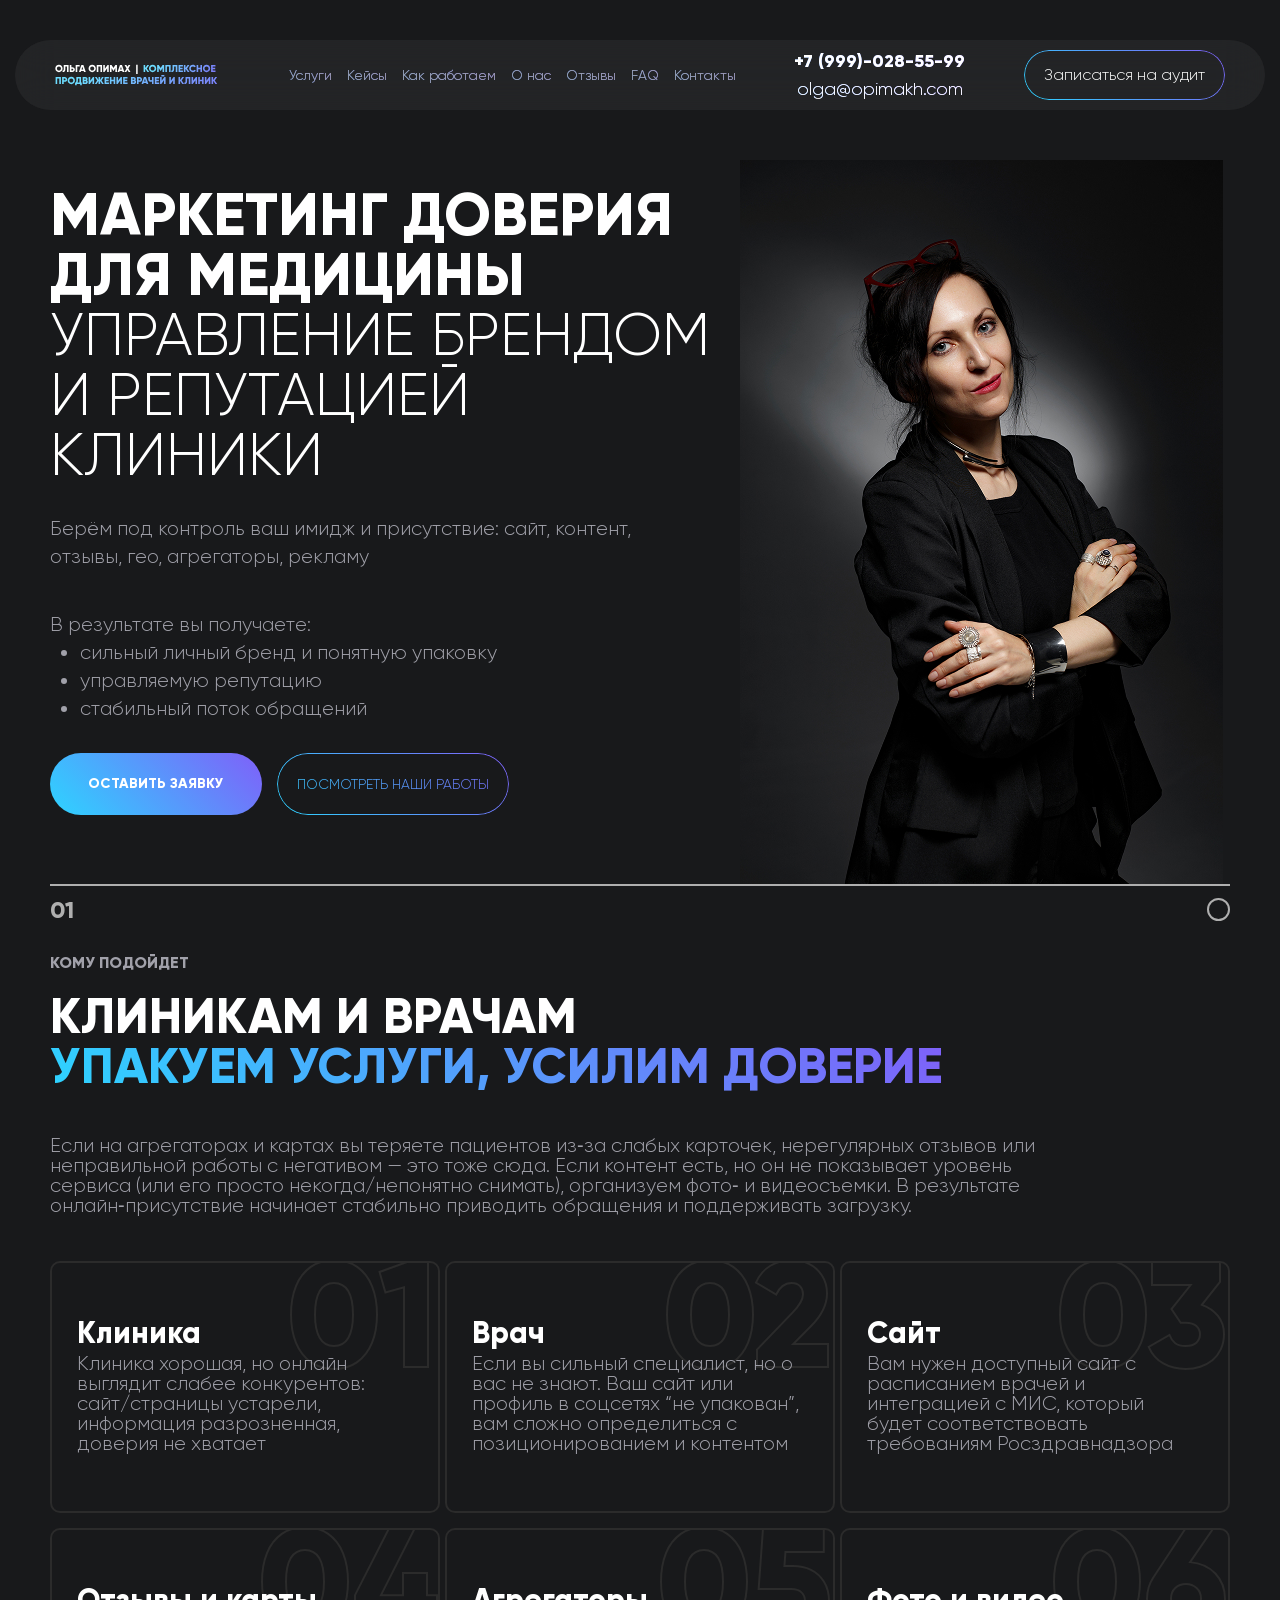
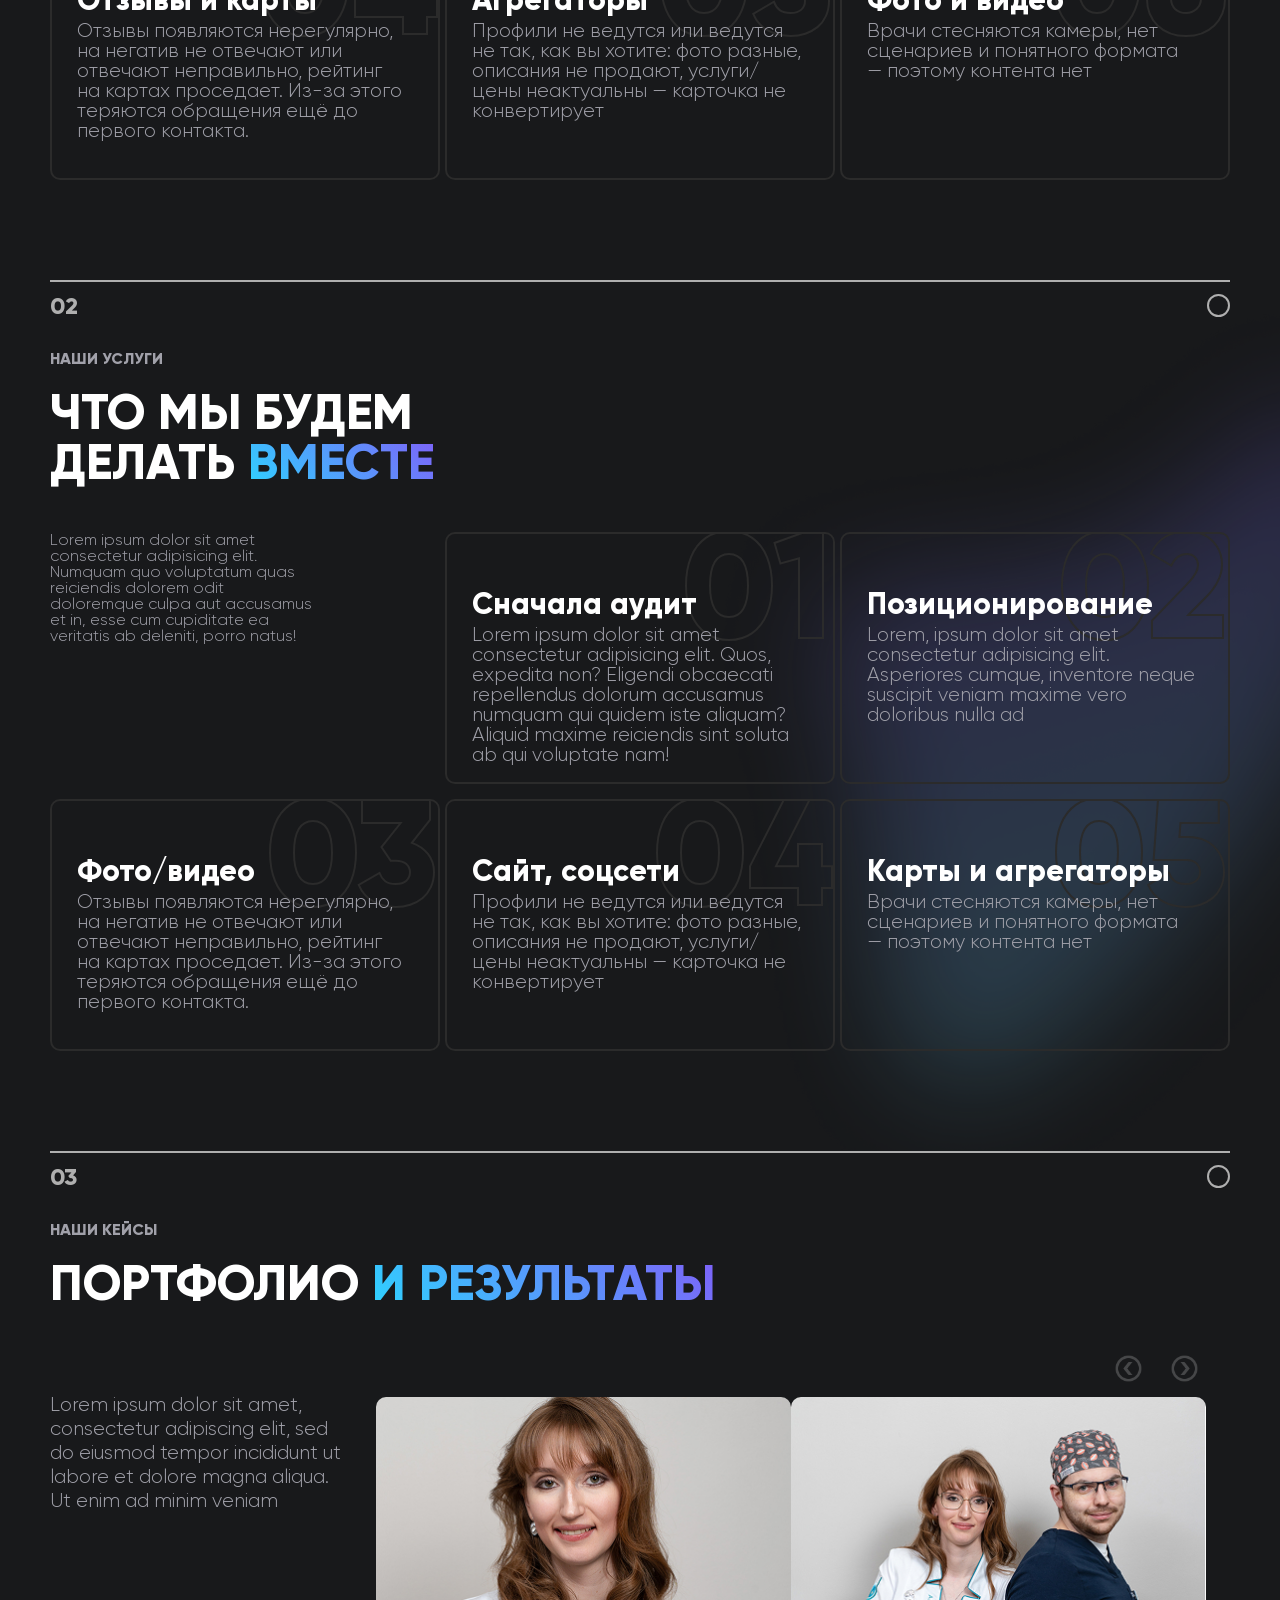
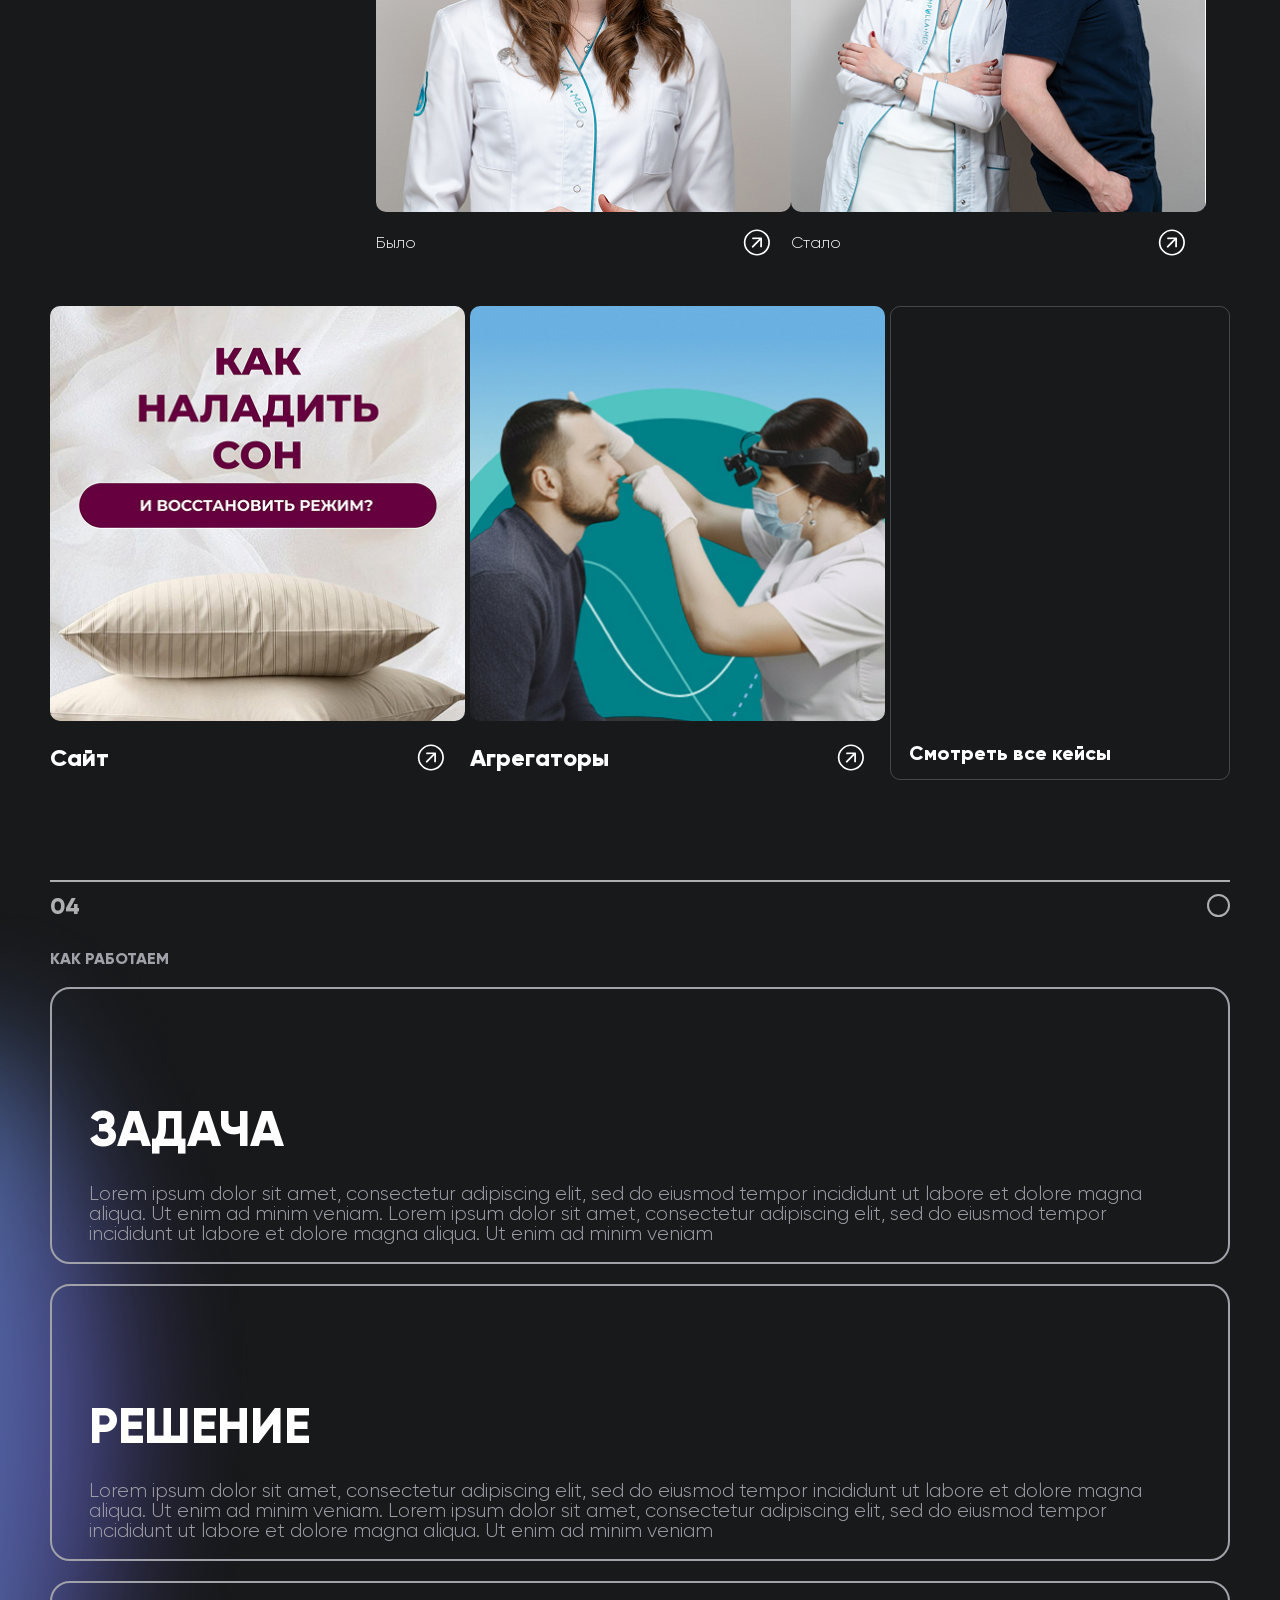
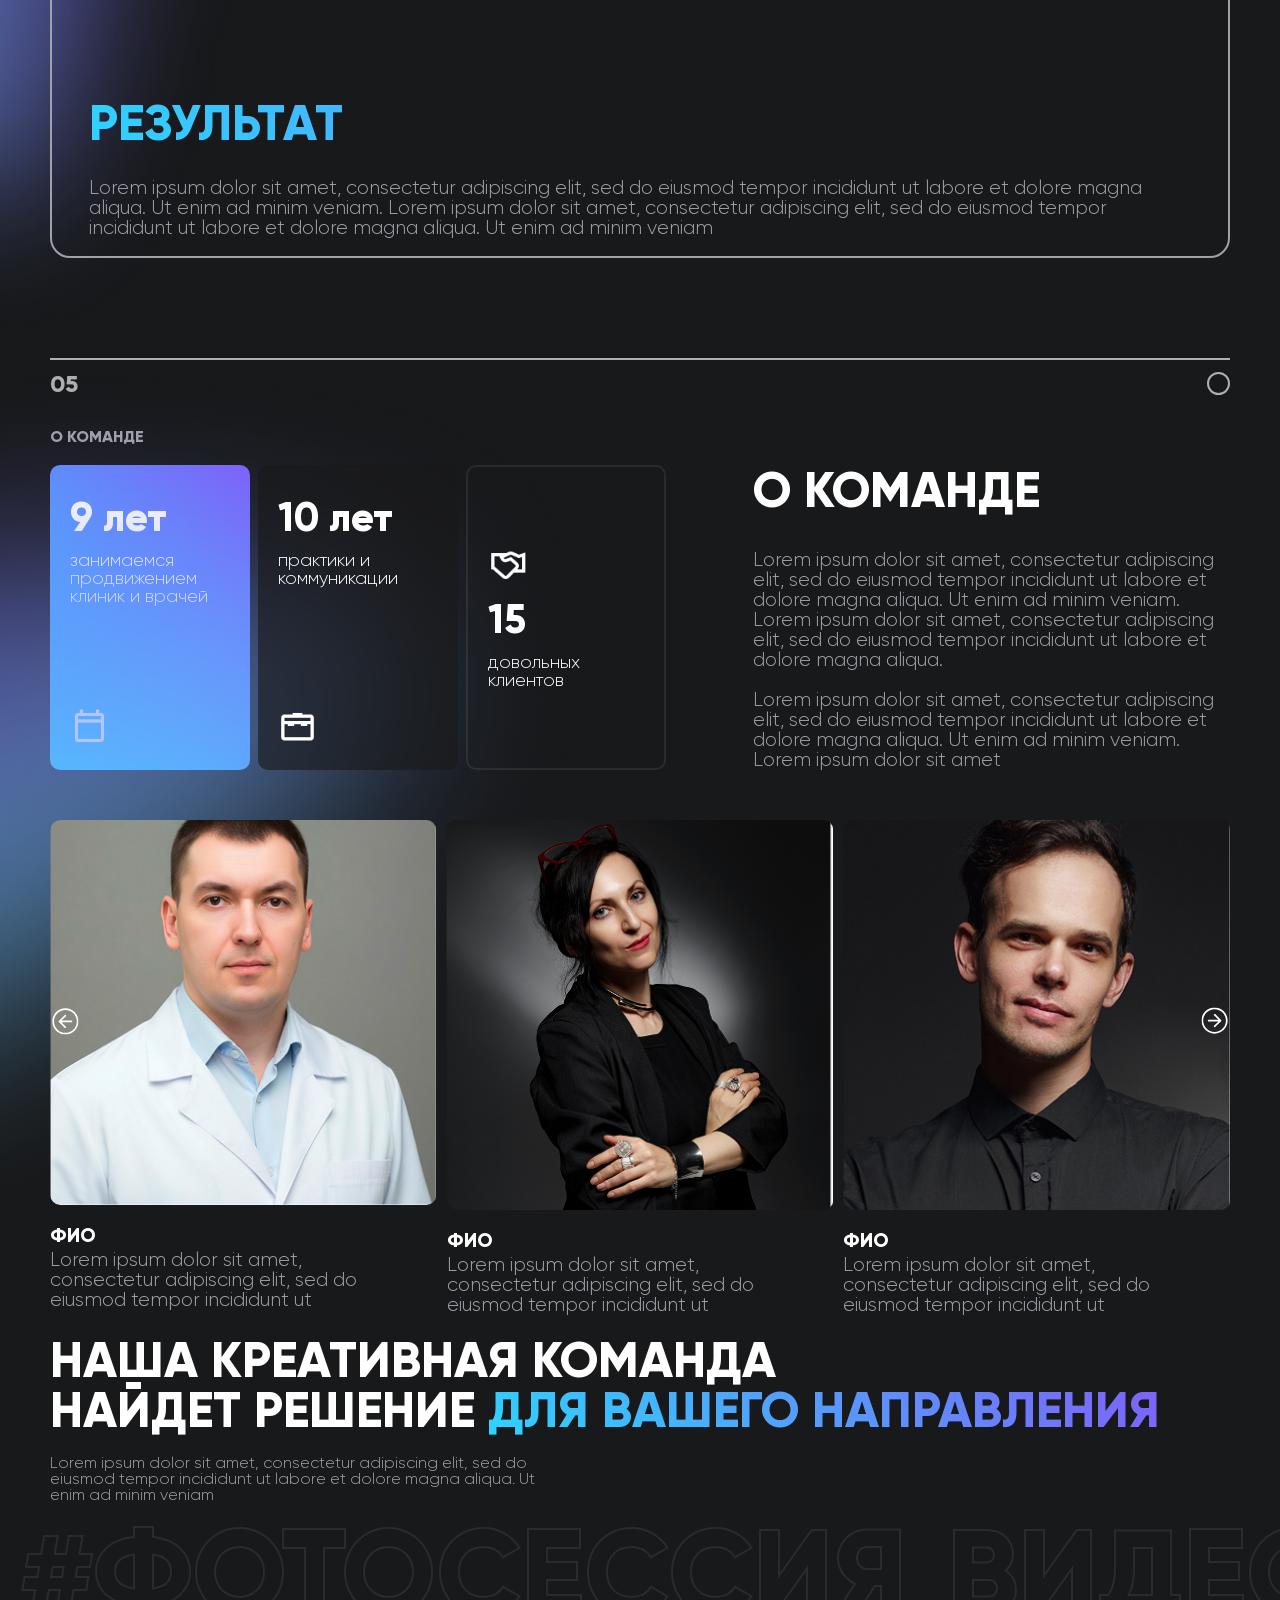
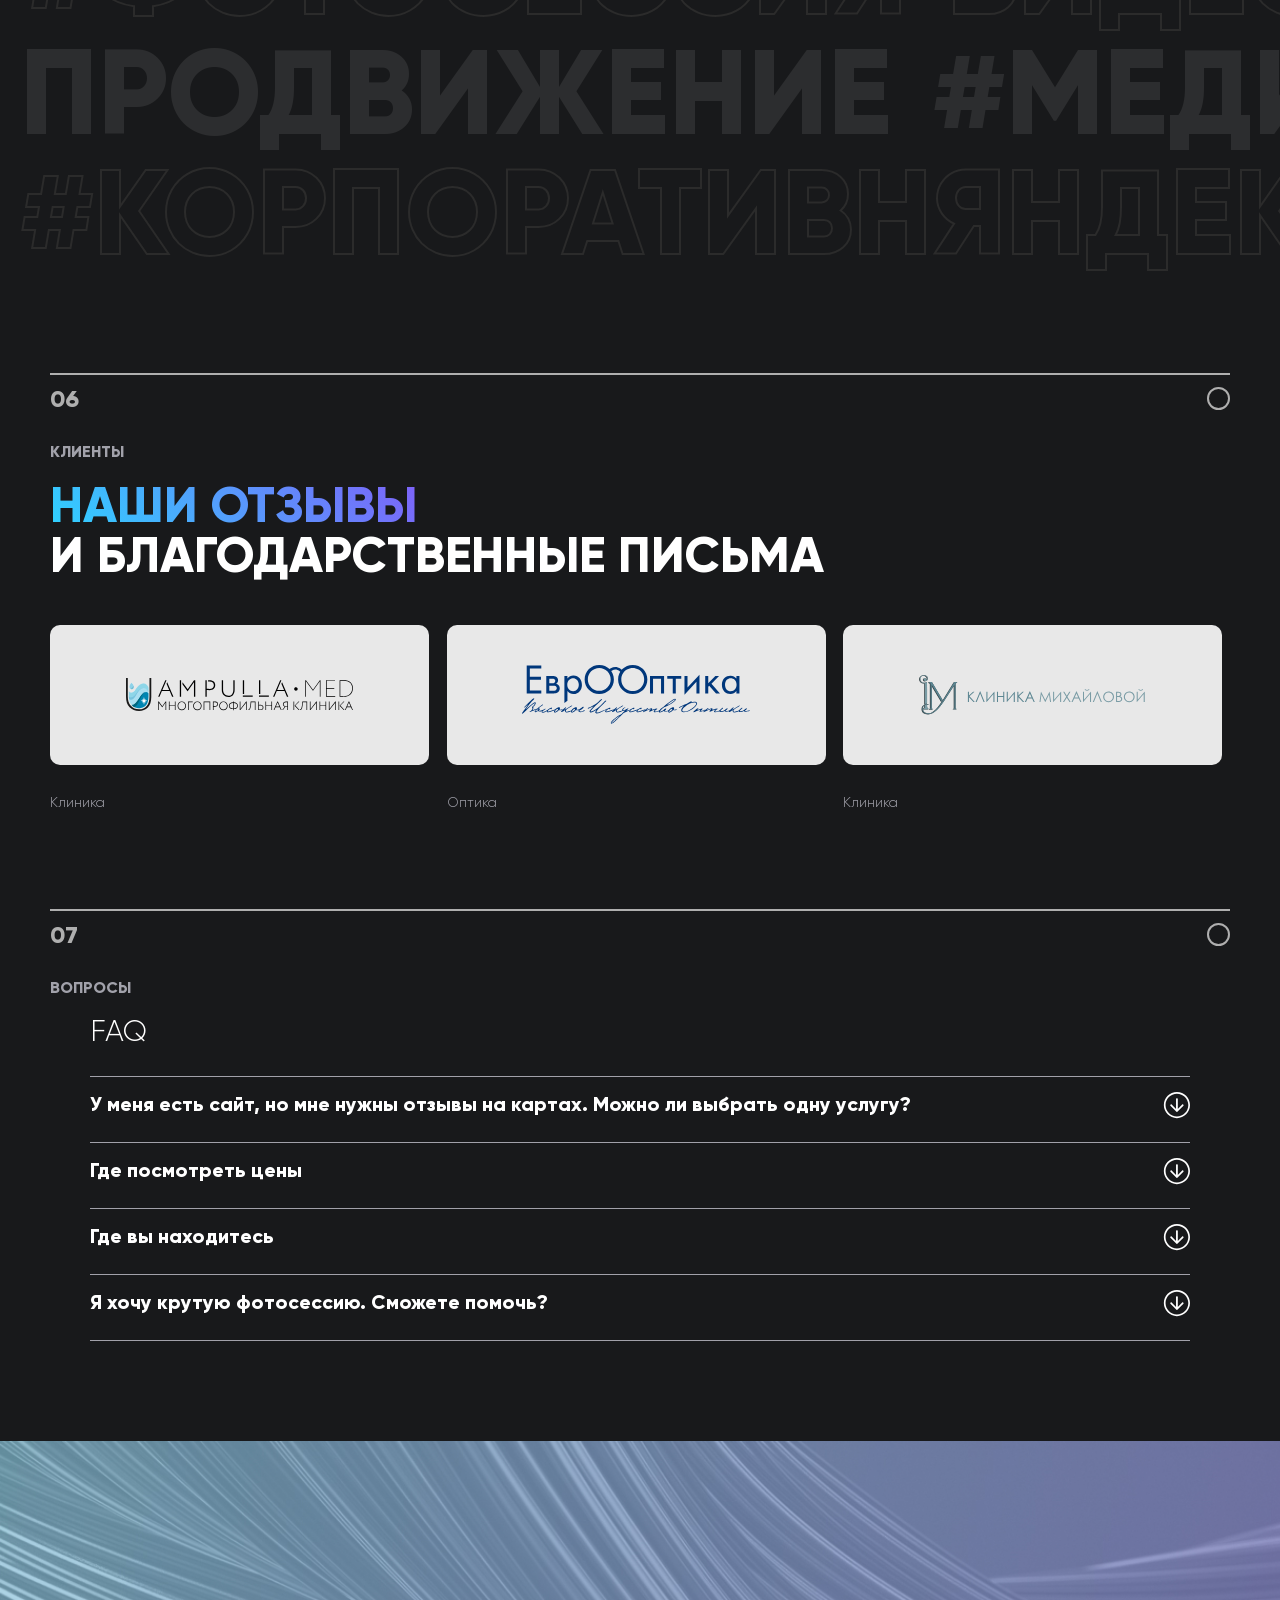
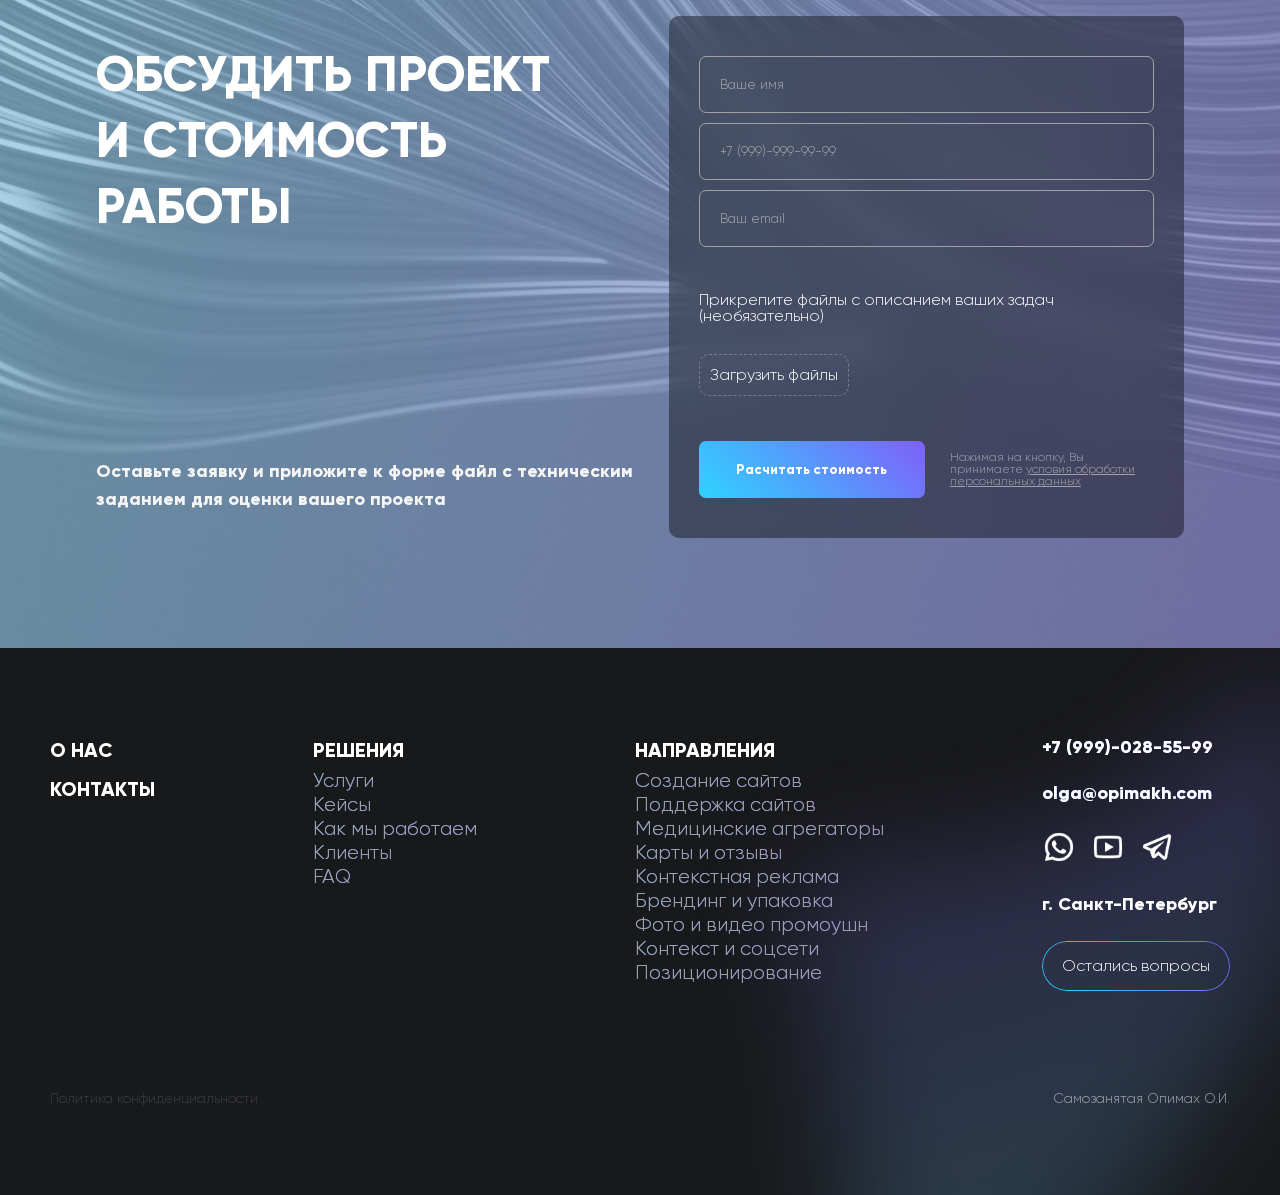
==== commit 62827315: "." ====
--- a/index.html
+++ b/index.html
@@ -16,35 +16,35 @@
                     </a>
                     <div class="nav">
                         <ul class="nav__list">
-                            <li class="nav__item"><a class="nav__link" href="#">Услуги</a></li>
-                            <li class="nav__item"><a class="nav__link" href="#">Кейсы</a></li>
-                            <li class="nav__item"><a class="nav__link" href="#">Как работаем </a></li>
-                            <li class="nav__item"><a class="nav__link" href="#">О нас</a></li>
-                            <li class="nav__item"><a class="nav__link" href="#">Отзывы</a></li>
-                            <li class="nav__item"><a class="nav__link" href="#">FAQ</a></li>
+                            <li class="nav__item"><a class="nav__link" href="#collaboration">Услуги</a></li>
+                            <li class="nav__item"><a class="nav__link" href="#portfolio">Кейсы</a></li>
+                            <li class="nav__item"><a class="nav__link" href="#process">Как работаем </a></li>
+                            <li class="nav__item"><a class="nav__link" href="#about">О нас</a></li>
+                            <li class="nav__item"><a class="nav__link" href="#feedback">Отзывы</a></li>
+                            <li class="nav__item"><a class="nav__link" href="#faq">FAQ</a></li>
                             <li class="nav__item"><a class="nav__link" href="#">Контакты</a></li>
                         </ul>
                         <div class="mobile__contacts">
                             <div class="number">
-                                <a href="">+7 (999)-028-55-99</a>
+                                <a href="tel:+79990285599">+7 (999)-028-55-99</a>
                             </div>
                             <div class="header__mail">
-                                <a href="">olga@opimakh.com</a>
-                            </div>
-                        </div>
-                        <a class="mobile__btn">
+                                <a href="mailto:olga@opimakh.com">olga@opimakh.com</a>
+                            </div>
+                        </div>
+                        <a class="mobile__btn" href="#application">
                             Записаться на аудит
                         </a>
                     </div>
                     <div class="header__contacts">
                         <div class="number">
-                            <a href="">+7 (999)-028-55-99</a>
+                            <a href="tel:+79990285599">+7 (999)-028-55-99</a>
                         </div>
                         <div class="header__mail">
-                            <a href="">olga@opimakh.com</a>
-                        </div>
-                    </div>
-                    <a class="header__btn" href="">
+                            <a href="mailto:olga@opimakh.com">olga@opimakh.com</a>
+                        </div>
+                    </div>
+                    <a class="header__btn" href="#application">
                         Записаться на аудит
                     </a>
                     <a class="burger-icon" href="#">
@@ -245,7 +245,7 @@
             </section>
 
 
-            <section class="collaboration">
+            <section class="collaboration" id="collaboration">
                 <div class="container">
                     <div class="collaboration__inner">
                         <div class="section__count">
@@ -381,7 +381,7 @@
             </section>
 
 
-            <section class="portfolio">
+            <section class="portfolio" id="portfolio">
                 <div class="container">
                     <div class="portfolio__inner">
                         <div class="section__count">
@@ -535,7 +535,7 @@
             </section>
 
 
-            <section class="process">
+            <section class="process" id="process">
                 <div class="container">
                     <div class="process__inner">
                         <div class="section__count">
@@ -564,7 +564,7 @@
             </section>
 
 
-            <section class="about">
+            <section class="about" id="about">
                 <img src="img/decor/Ellipse 37.png" alt="" class="about__decor">
                 <div class="container">
                     <div class="about__inner">
@@ -752,7 +752,7 @@
             </section>
 
 
-            <section class="feedback">
+            <section class="feedback" id="feedback">
                 <div class="container">
                     <div class="feedback__inner">
                         <div class="section__count">
@@ -817,7 +817,7 @@
             </section>
 
 
-            <section class="faq">
+            <section class="faq" id="faq">
                 <div class="container">
                     <div class="faq__inner">
                         <div class="section__count">
@@ -979,7 +979,7 @@
             </section>
 
 
-            <section class="application">
+            <section class="application" id="application">
                 <div class="container">
                     <div class="application__inner">
                         <div class="apllication__column">
--- a/css/style.css
+++ b/css/style.css
@@ -281,6 +281,73 @@
   font-weight: bold;
   text-transform: uppercase;
 }
+.hero__btn:first-child:hover{
+  border: none;
+  transition: all 0.3s;
+  outline: 1px solid transparent;
+  outline-offset: -1px;
+  position: relative;
+  z-index: 1;
+  cursor: pointer;
+  display: flex;
+  align-items: center;
+  justify-content: center;
+  background: linear-gradient(45deg, var(--accent-blue), var(--accent-purple));
+  -webkit-background-clip: text;
+  background-clip: text;
+  color: transparent;
+}
+
+.hero__btn:first-child:hover::after {
+  content: "";
+  position: absolute;
+  top: 0;
+  left: 0;
+  right: 0;
+  bottom: 0;
+  border-radius: 60px;
+  border: 1px solid transparent;
+  background: linear-gradient(45deg, var(--accent-blue), var(--accent-purple))
+    border-box;
+  -webkit-mask:
+    linear-gradient(#fff 0 0) padding-box,
+    linear-gradient(#fff 0 0);
+  mask:
+    linear-gradient(#fff 0 0) padding-box,
+    linear-gradient(#fff 0 0);
+  -webkit-mask-composite: xor;
+  mask-composite: exclude;
+  pointer-events: none;
+  z-index: -1;
+  transition: all 0.3s;
+}
+.hero__btn:first-child:hover::before {
+  content: "";
+  position: absolute;
+  top: 0;
+  left: 0;
+  right: 0;
+  bottom: 0;
+  border-radius: 60px;
+  background: linear-gradient(45deg, var(--accent-blue), var(--accent-purple));
+  opacity: 0;
+  transition: opacity 0.3s;
+  z-index: -1;
+}
+
+
+
+
+
+
+
+
+
+
+
+
+
+
 .hero__btn:last-child {
   border: none;
   border-radius: 60px;
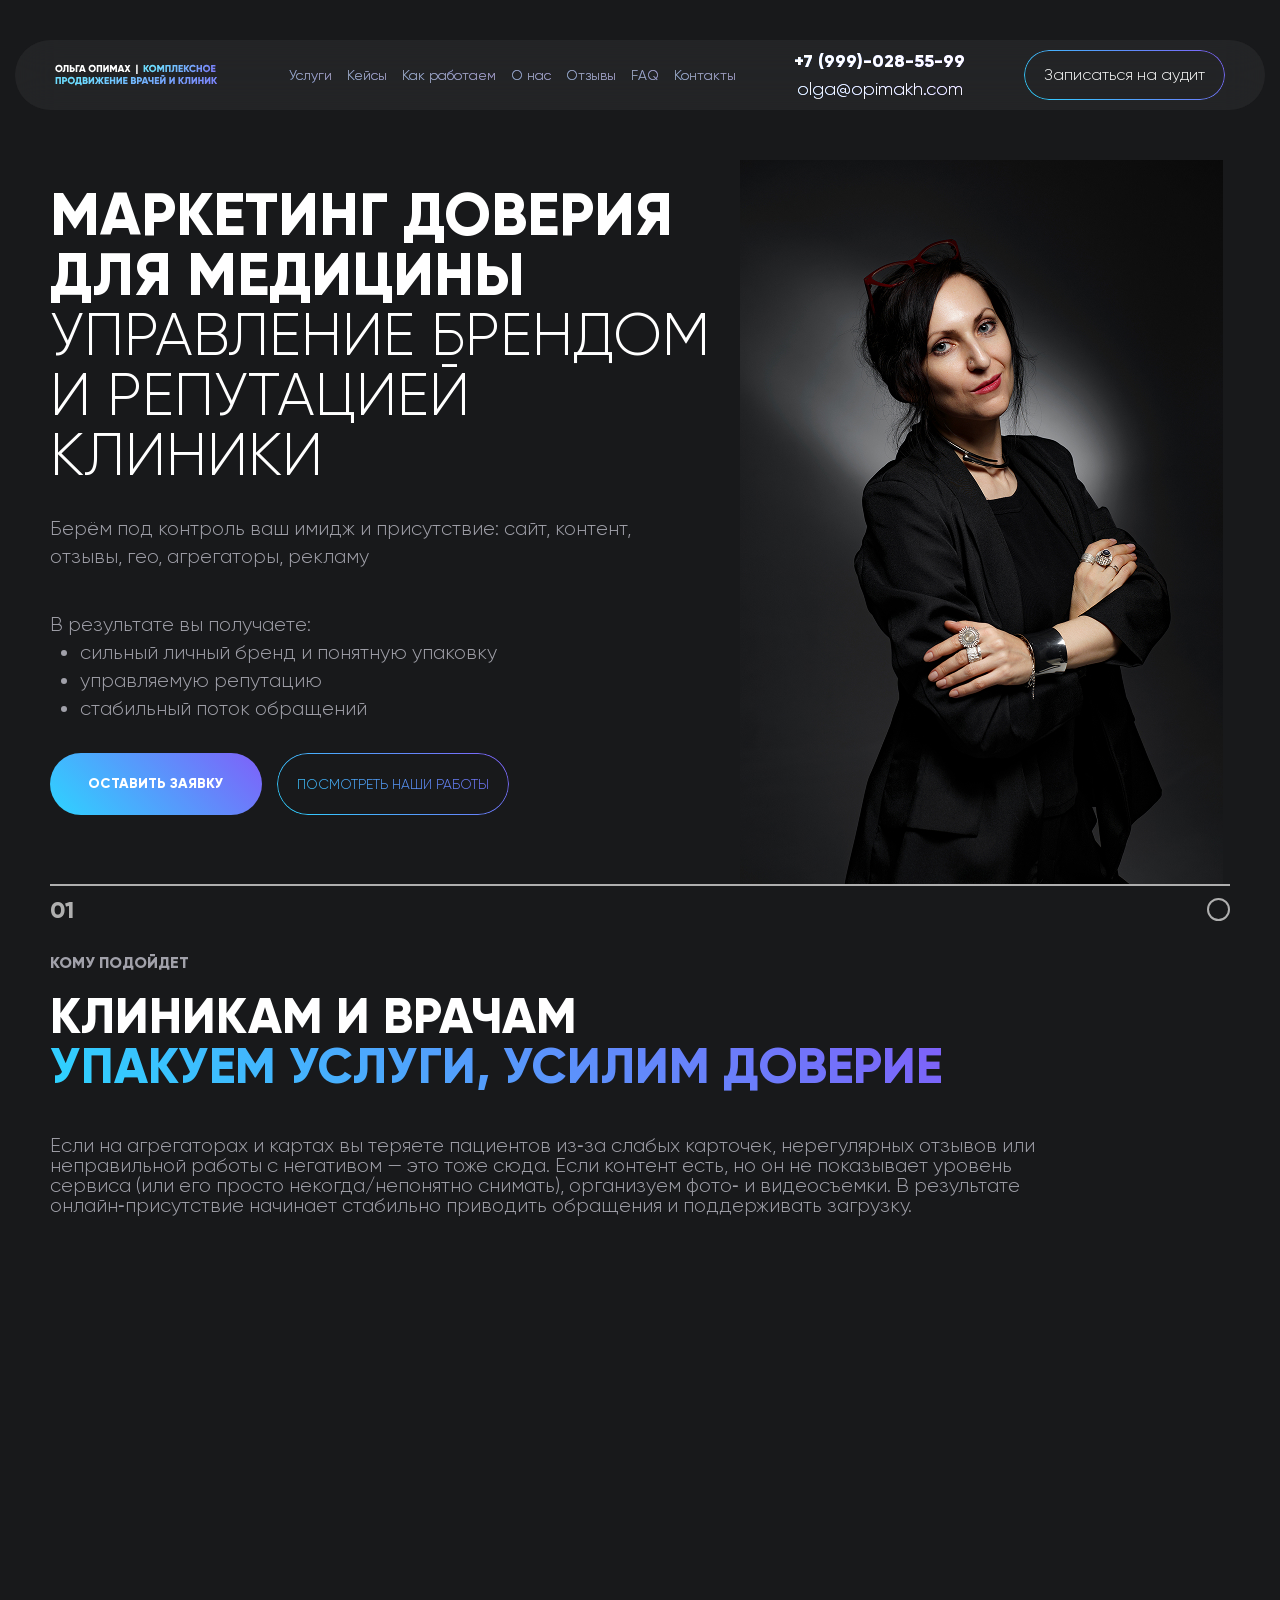
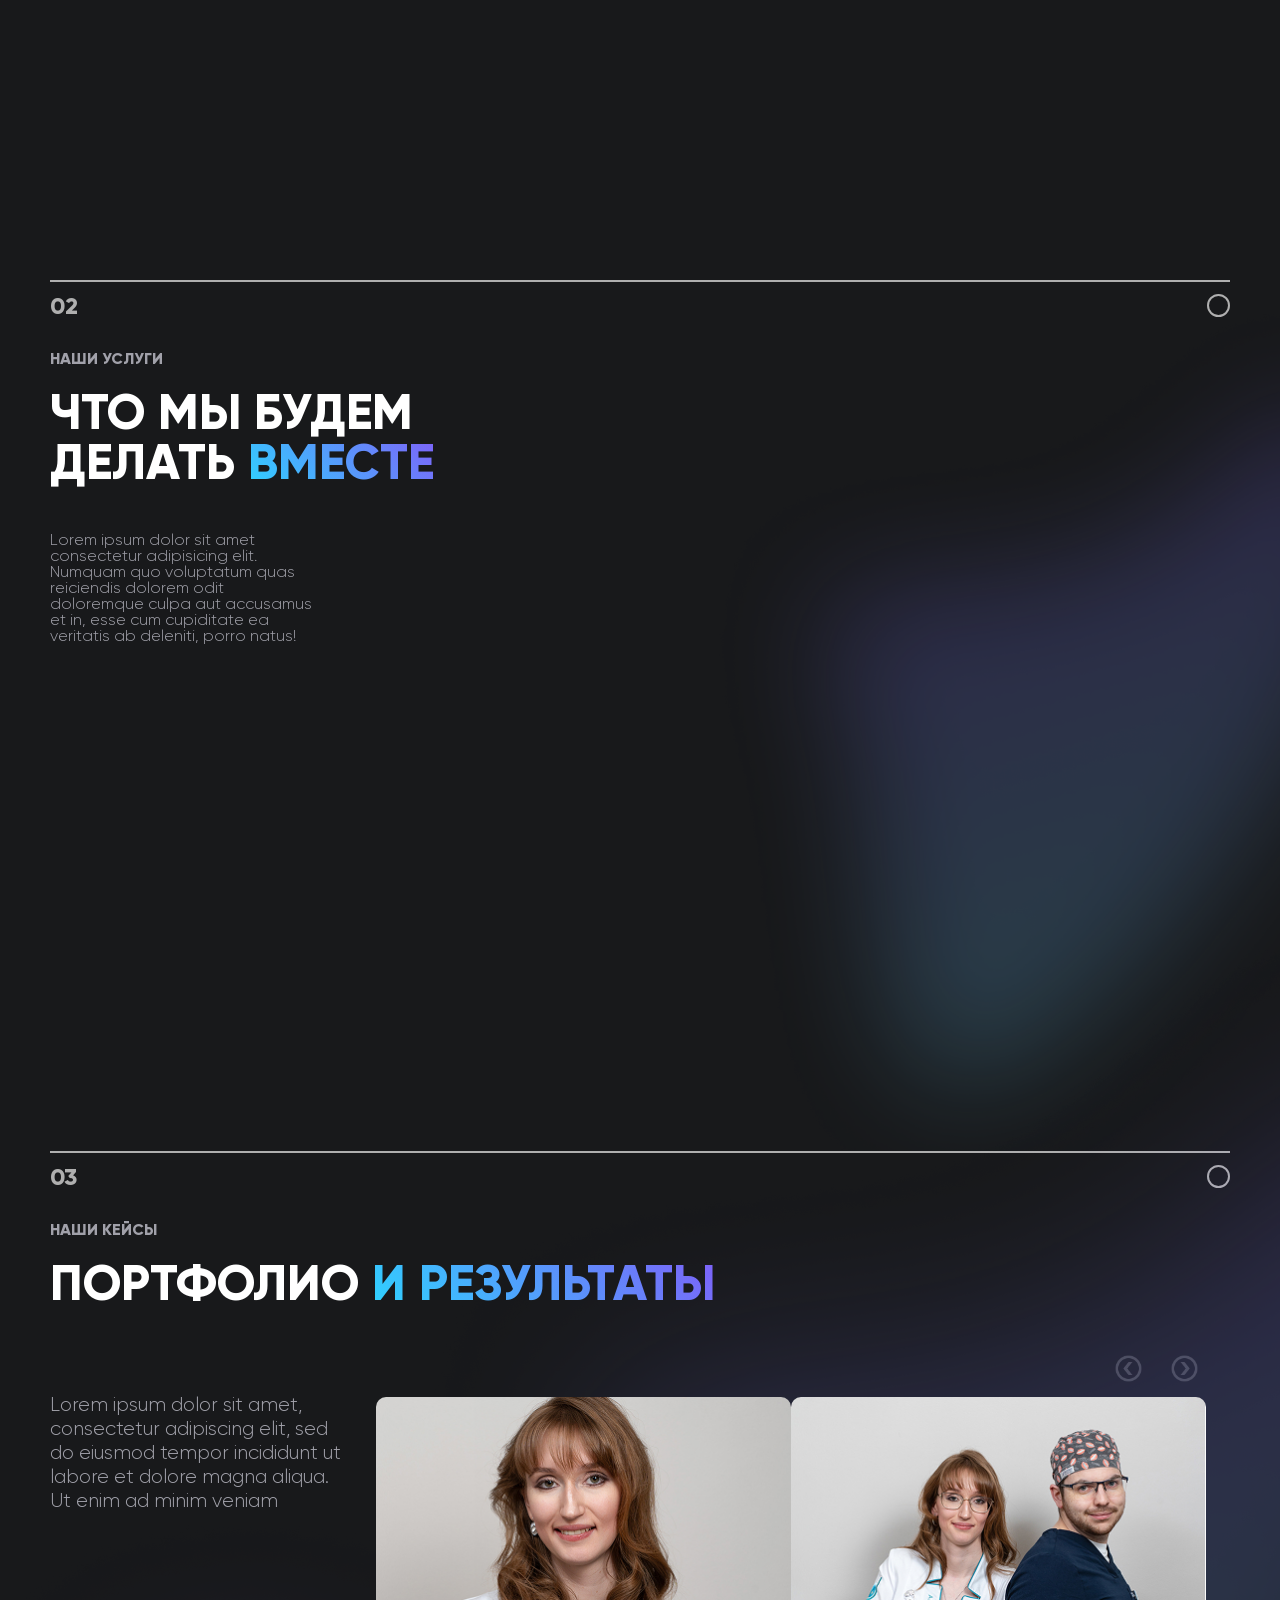
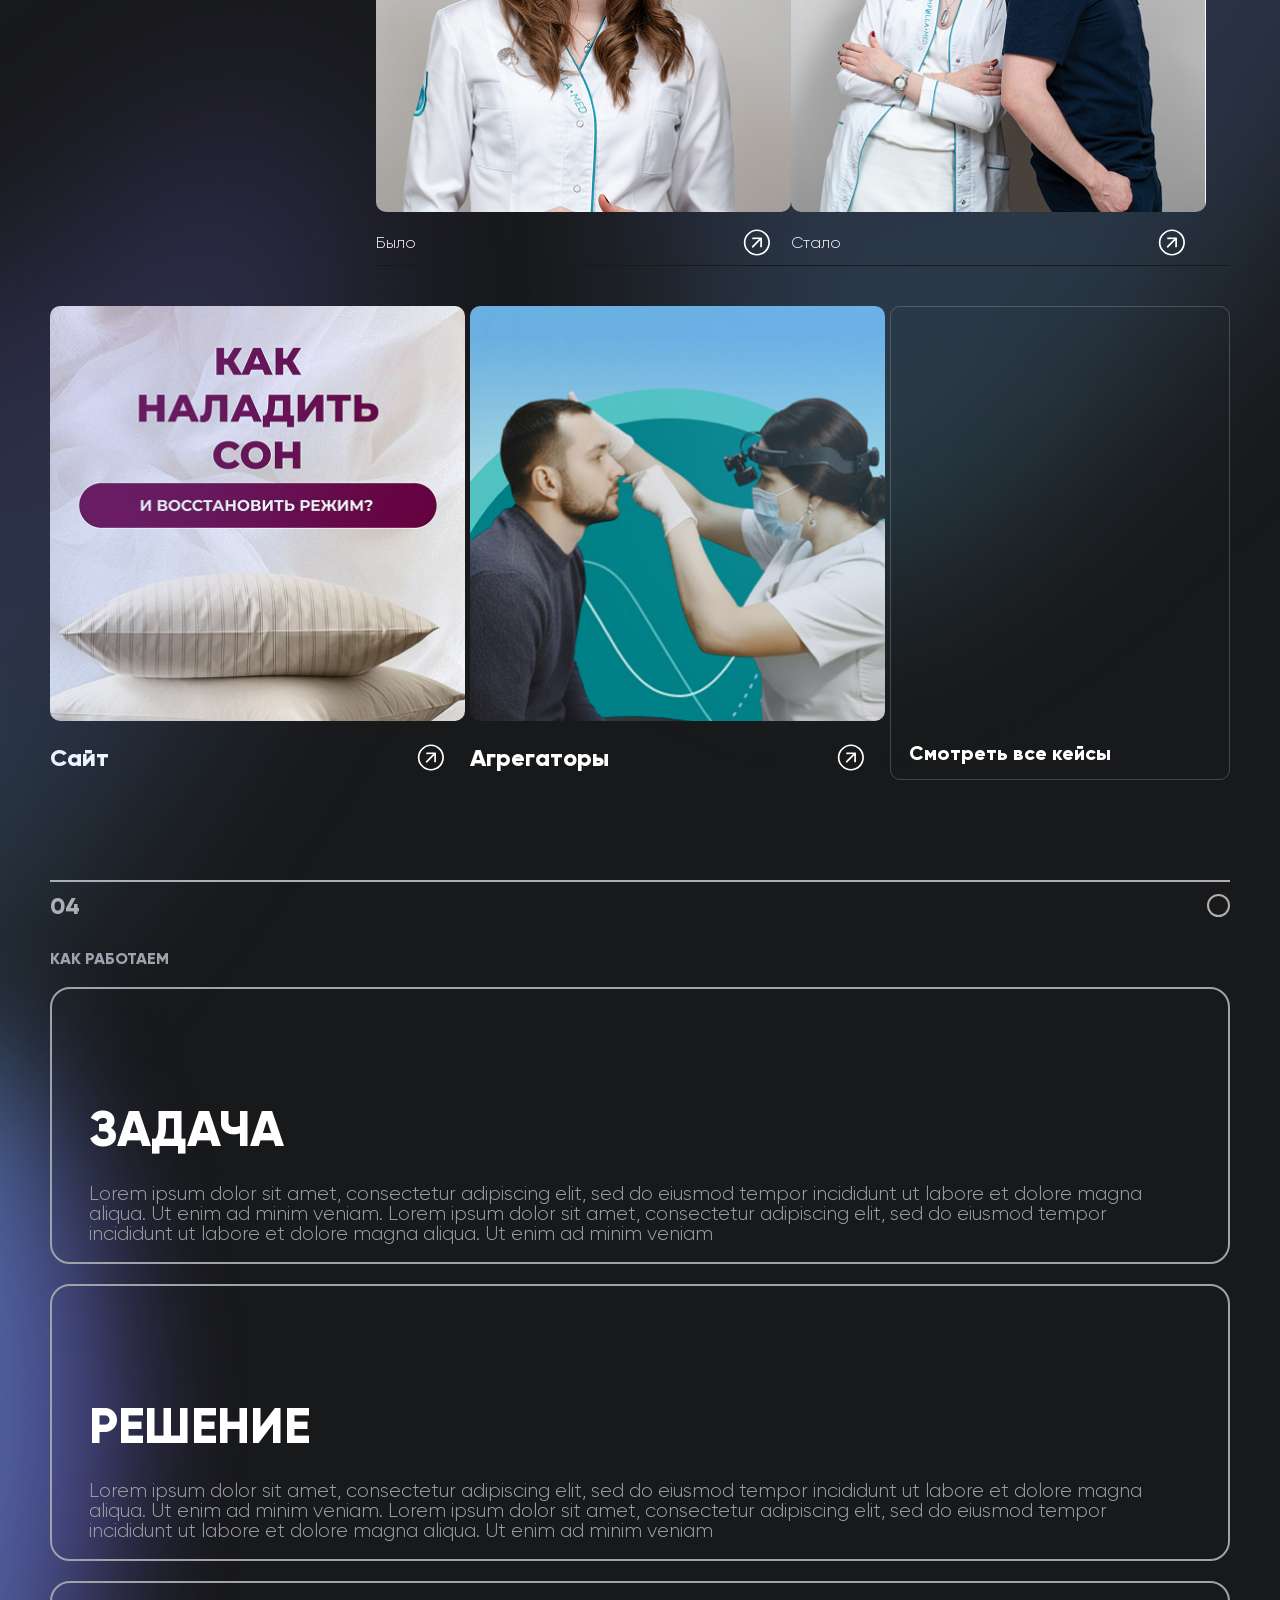
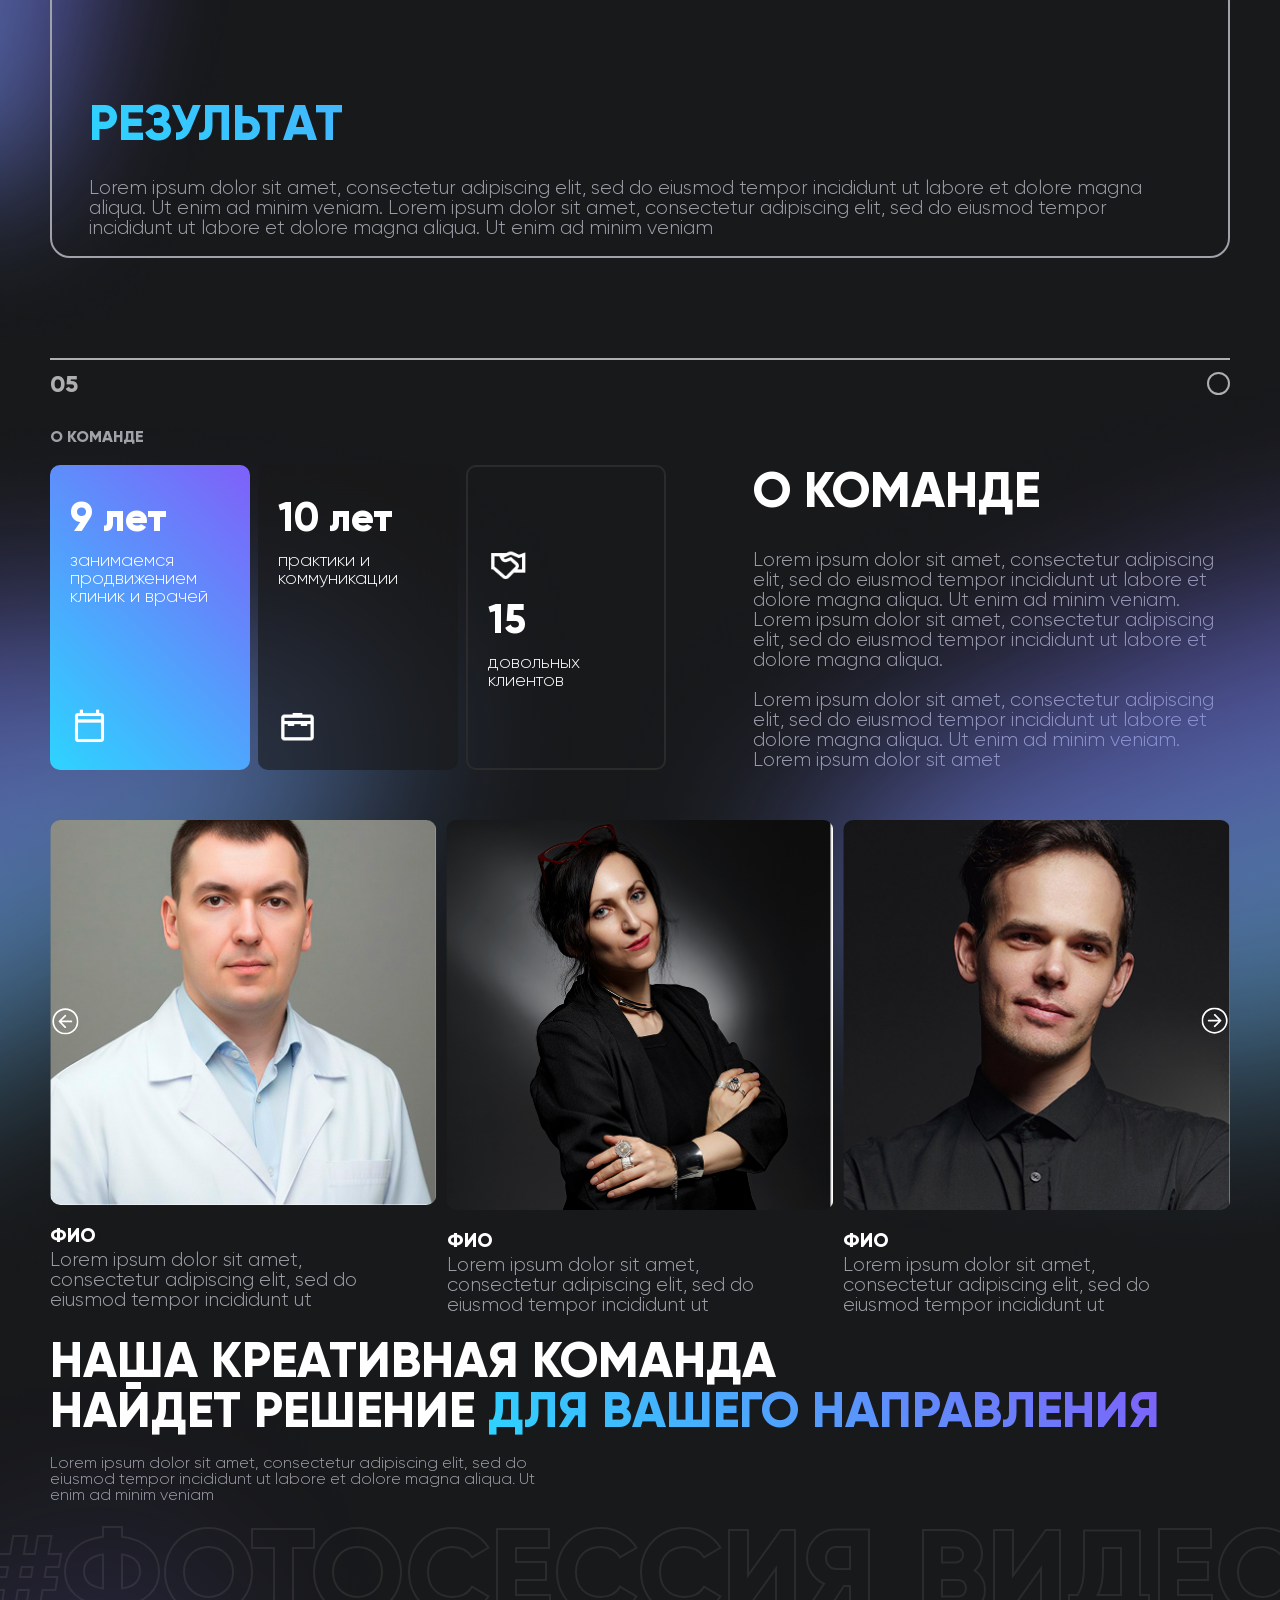
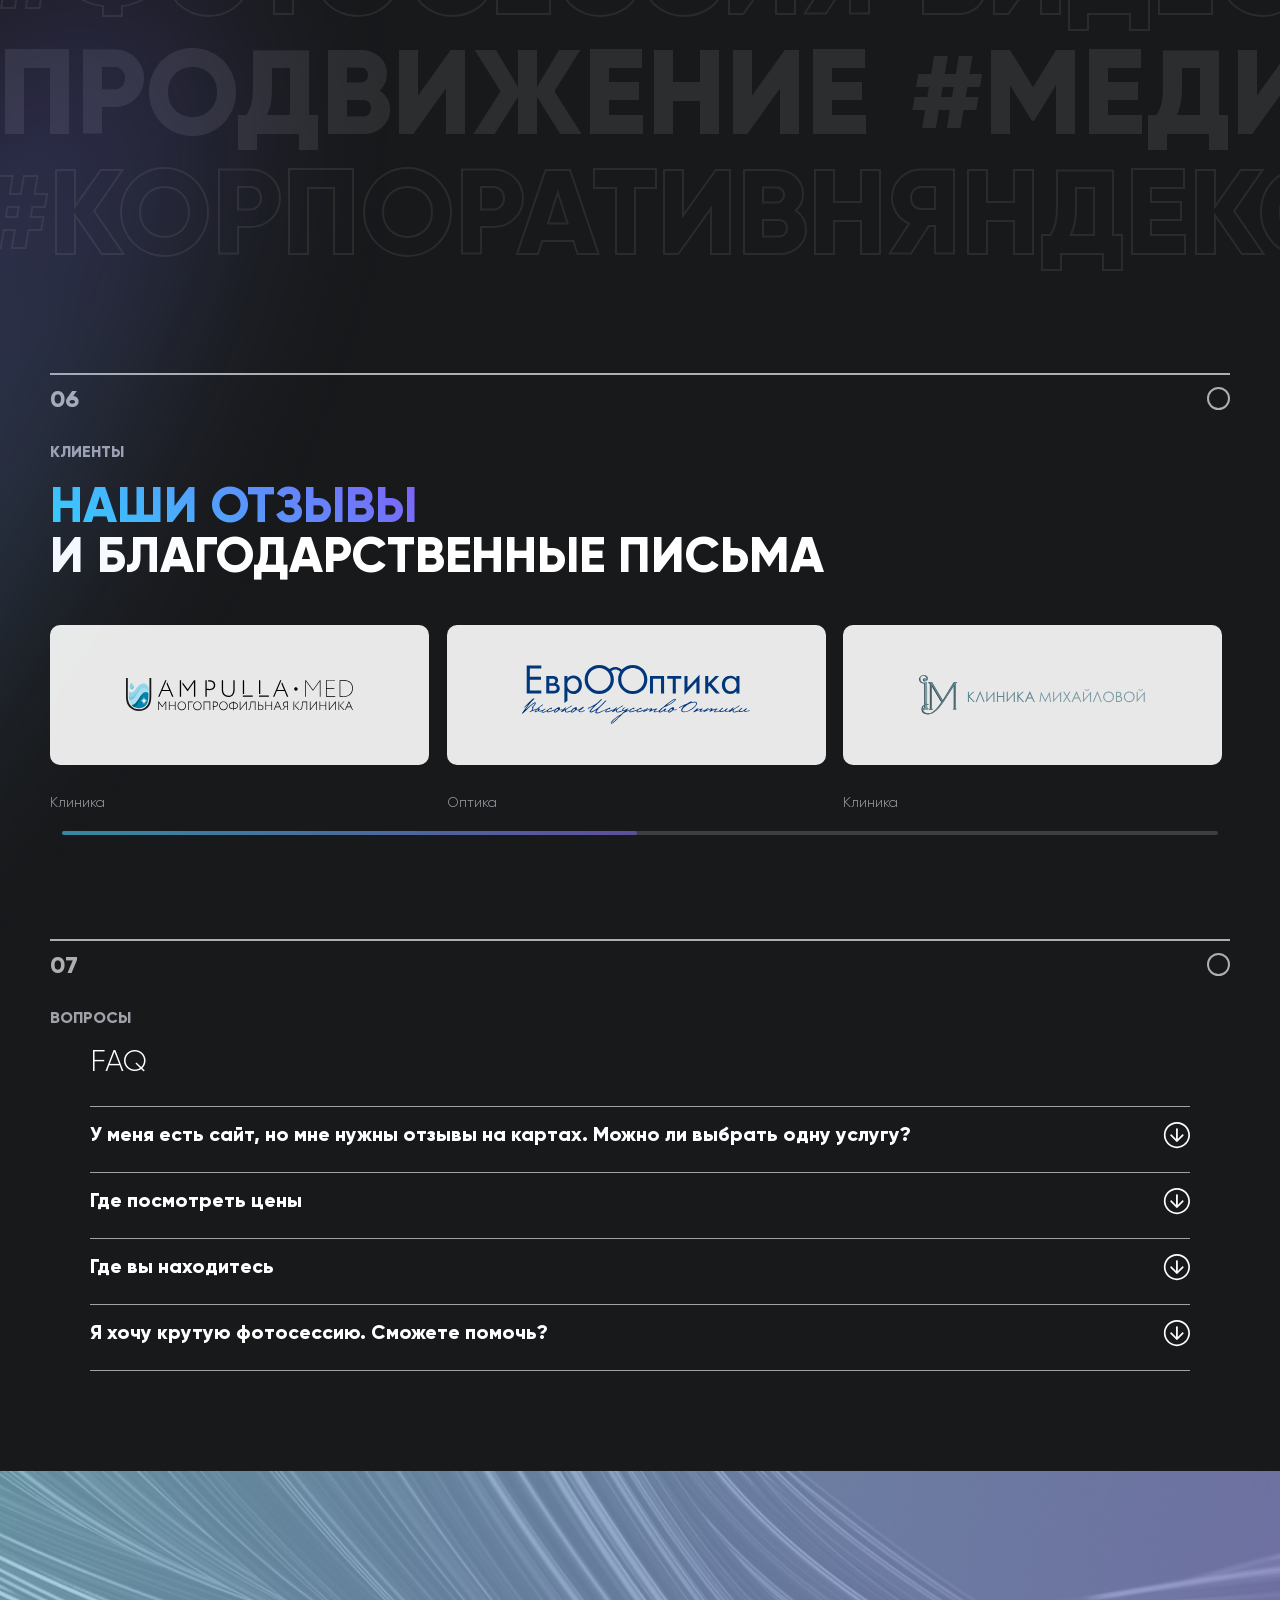
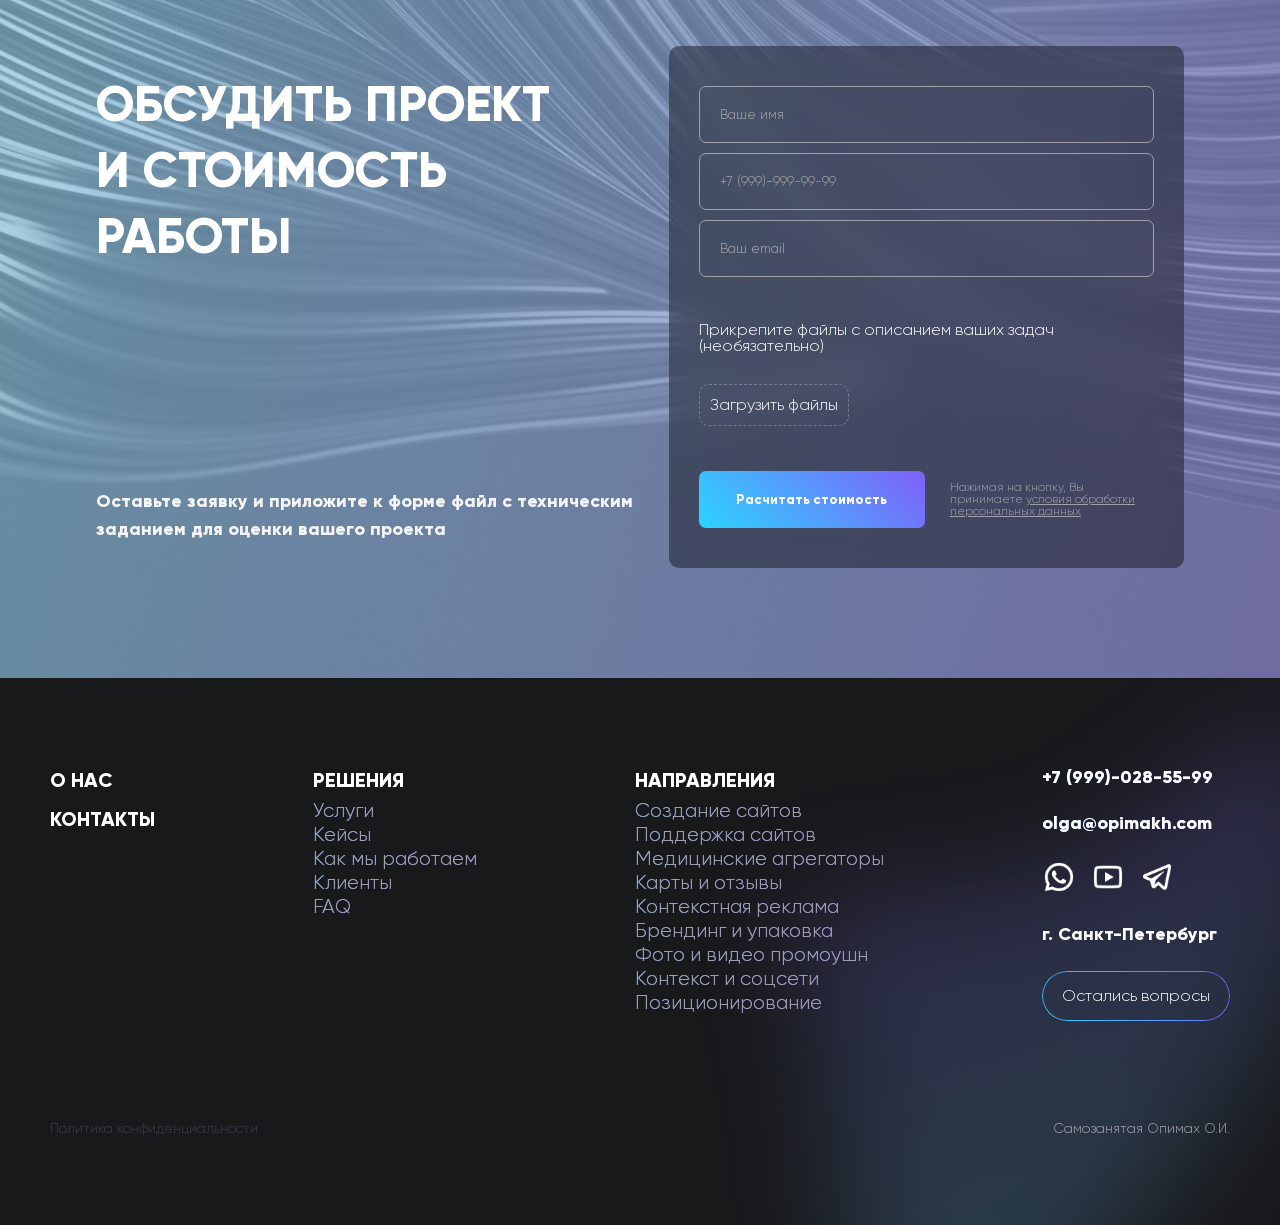
==== commit ce7a5251: "." ====
--- a/index.html
+++ b/index.html
@@ -382,6 +382,7 @@
 
 
             <section class="portfolio" id="portfolio">
+                <img src="img/decor/footer-decor.png" alt="" class="portfolio-decor-top">
                 <div class="container">
                     <div class="portfolio__inner">
                         <div class="section__count">
@@ -532,6 +533,7 @@
                         </div>
                     </div>
                 </div>
+                <img src="img/decor/footer-decor.png" alt="" class="portfolio-decor-bottom">
             </section>
 
 
@@ -565,7 +567,7 @@
 
 
             <section class="about" id="about">
-                <img src="img/decor/Ellipse 37.png" alt="" class="about__decor">
+                <img src="img/decor/about-decor.png" alt="" class="about__decor-top">
                 <div class="container">
                     <div class="about__inner">
                         <div class="section__count">
@@ -733,7 +735,7 @@
                         <p class="about-bottom__desc">Lorem ipsum dolor sit amet, consectetur adipiscing elit, sed do eiusmod tempor incididunt ut labore et dolore magna aliqua. Ut enim ad minim veniam</p>
                     </div>
                 </div>
-
+                <img src="img/decor/Ellipse 37.png" alt="" class="about__decor-bottom">
 
                 <div class="running-lines">
                     <div class="running-line running-line--animated">
@@ -747,7 +749,7 @@
                     </div>
                 </div>
 
-
+                <img src="img/decor/lines-decor.png" alt="" class="lines-decor">
 
             </section>
 
@@ -810,7 +812,7 @@
   <div class="swiper-button-next"></div> -->
 
   <!-- If we need scrollbar -->
-  <!-- <div class="swiper-scrollbar"></div> -->
+  <div class="swiper-scrollbar feedback-scrollbar"></div>
                         </div>
                     </div>
                 </div>
--- a/css/style.css
+++ b/css/style.css
@@ -11,7 +11,7 @@
 }
 html {
   scroll-behavior: smooth;
-  /* scroll-padding-top: 10vh; */
+  scroll-padding-top: 150px;
 }
 body {
   background: var(--general-bg);
@@ -334,20 +334,6 @@
   transition: opacity 0.3s;
   z-index: -1;
 }
-
-
-
-
-
-
-
-
-
-
-
-
-
-
 .hero__btn:last-child {
   border: none;
   border-radius: 60px;
@@ -499,8 +485,6 @@
 .services-card__front,
 .services-card__back {
   position: absolute;
-  /* width: 100%;
-  height: 100%; */
   backface-visibility: hidden;
   max-width: 390px;
   width: 100%;
@@ -565,6 +549,20 @@
   color: var(--grey);
 }
 /* ---------------------------------------------------------------------------- */
+.portfolio{
+  position: relative;
+}
+.portfolio-decor-top{
+  position: absolute;
+  top: -20%;
+  right: -35%;
+}
+.portfolio-decor-bottom{
+  position: absolute;
+  left: -60%;
+  bottom: -40%;
+
+}
 .portfolio__container {
   display: flex;
   gap: 30px;
@@ -700,8 +698,21 @@
 .about {
   position: relative;
 }
-.about__decor {
-  position: absolute;
+.about__decor-top {
+  position: absolute;
+  top: 0;
+  right: 0;
+}
+.about__decor-bottom{
+  position: absolute;
+  left: 0;
+  bottom: 40%;
+  z-index: -1;
+}
+.lines-decor{
+  position: absolute;
+  bottom:-55%;
+  left: 0;
 }
 .about__inner {
 }
@@ -866,6 +877,9 @@
 }
 
 /* ---------------------------------------------------------------------------- */
+.feedback__slider{
+  padding-bottom: 30px;
+}
 .feedback-slide {
   display: flex;
   flex-direction: column;
@@ -888,6 +902,19 @@
 .feedback-slide__title {
   font-size: 14px;
   color: var(--grey);
+}
+ .swiper-scrollbar{
+  background: rgba(140, 140, 140, 0.326);
+  /* max-width: 50%; */
+  position: static;
+    width: 50%;
+    height: 7px;
+    margin: 0 auto;
+}
+.feedback-scrollbar .swiper-scrollbar-drag{
+  /* max-width: 20%; */
+  background: linear-gradient(45deg, var(--accent-blue), var(--accent-purple));
+  opacity: .5;
 }
 /* ---------------------------------------------------------------------------- */
 .faq__body {
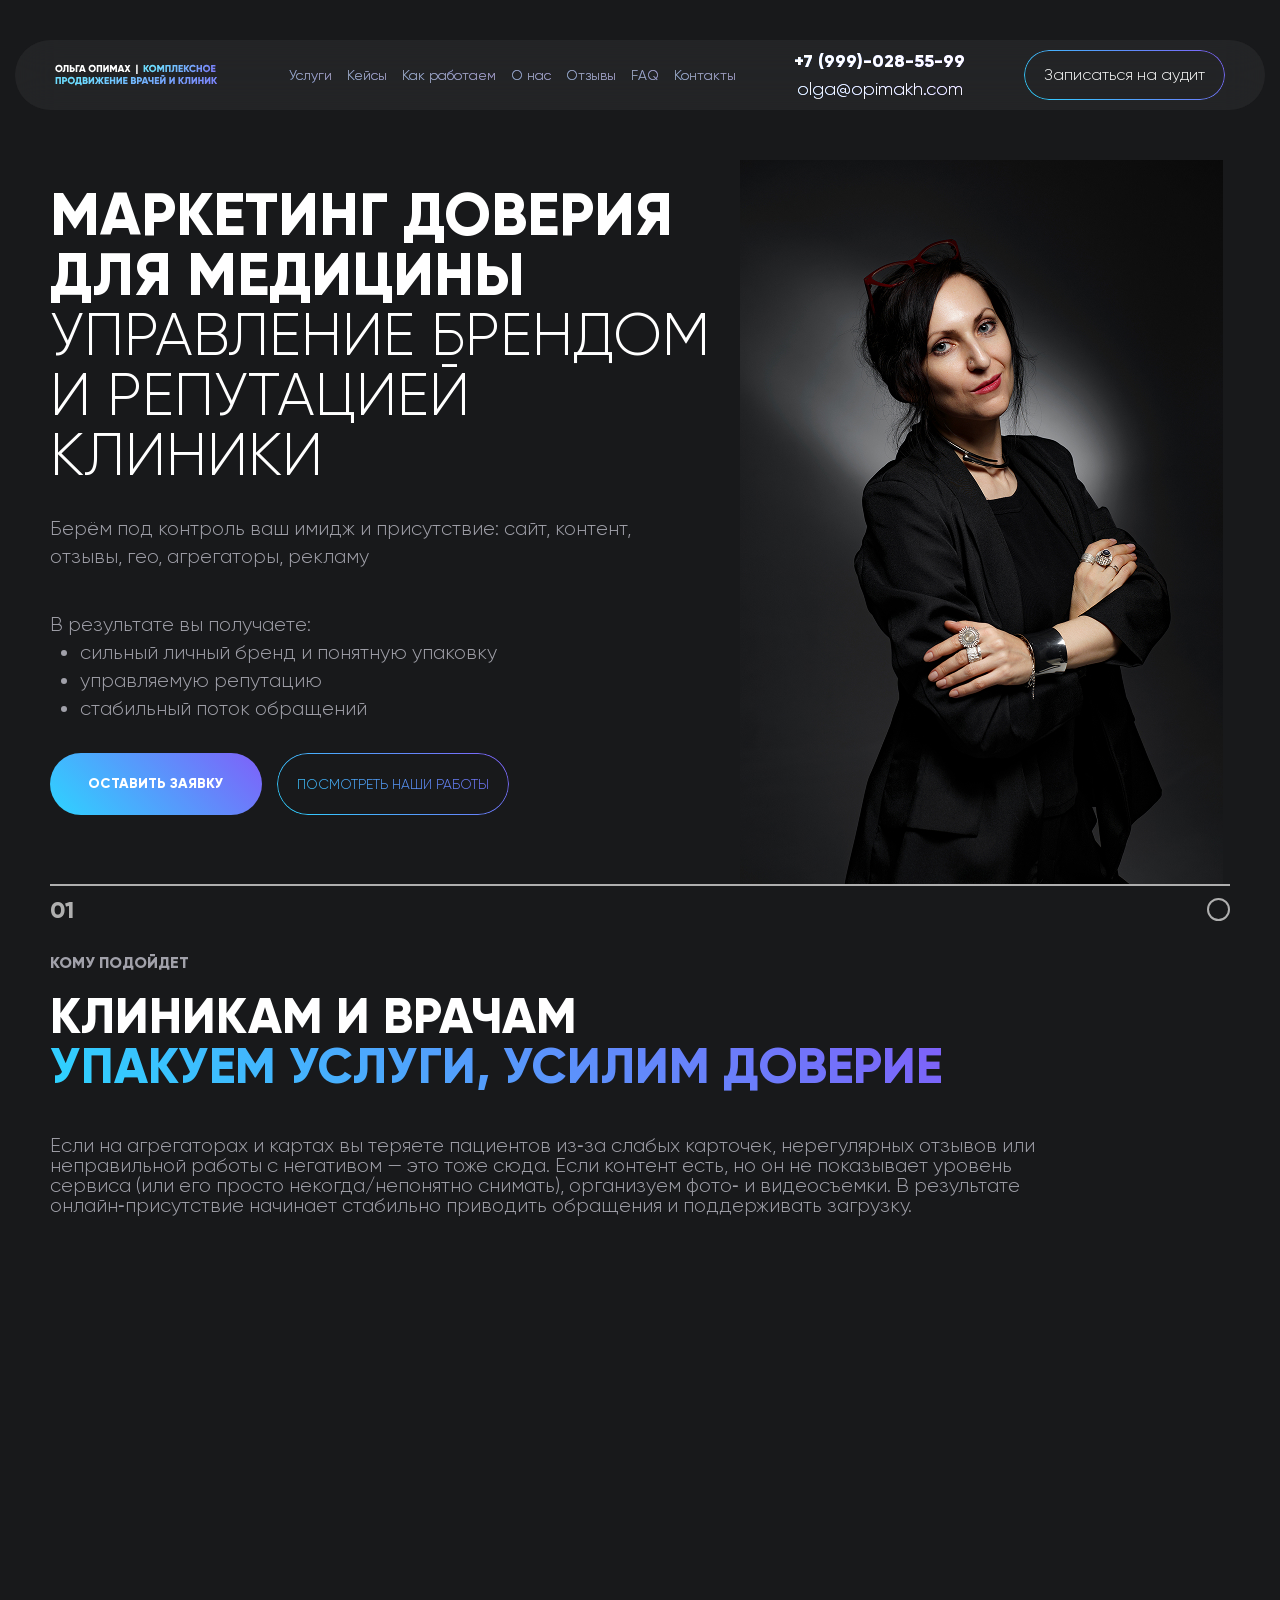
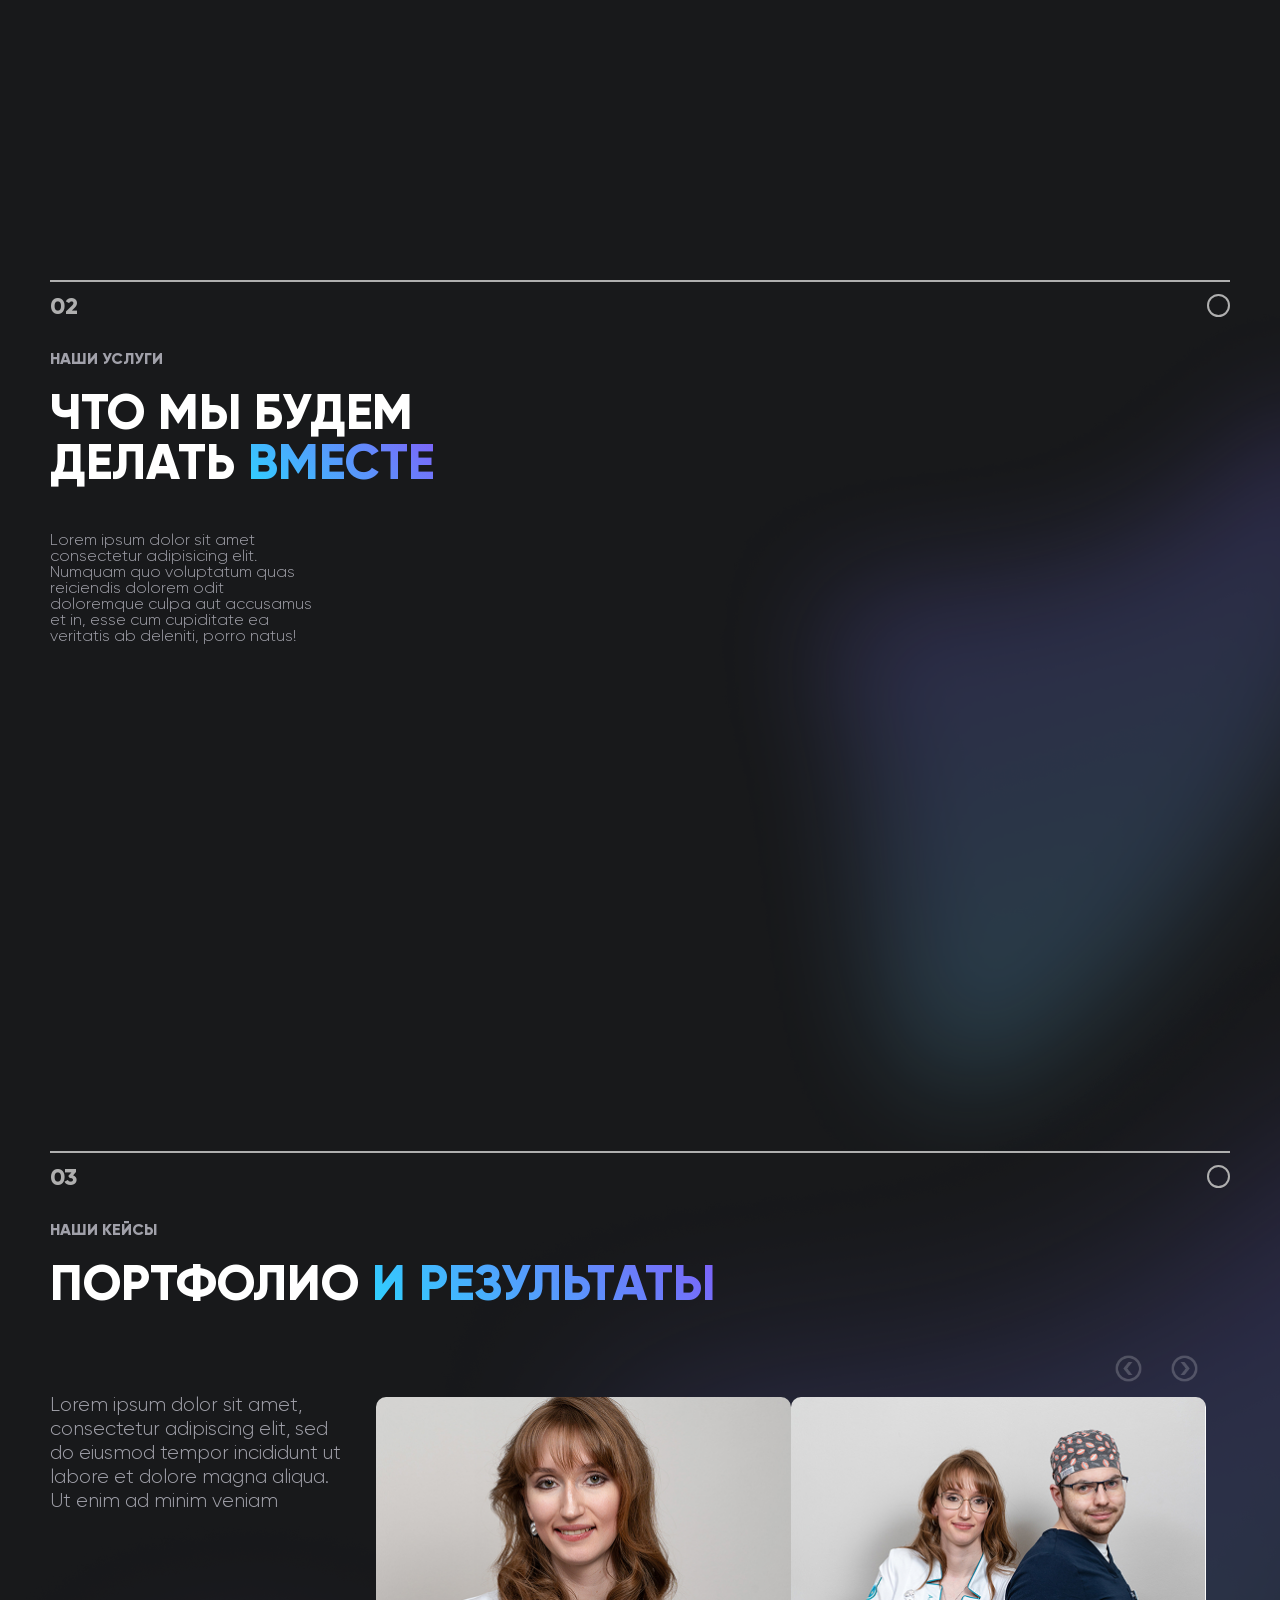
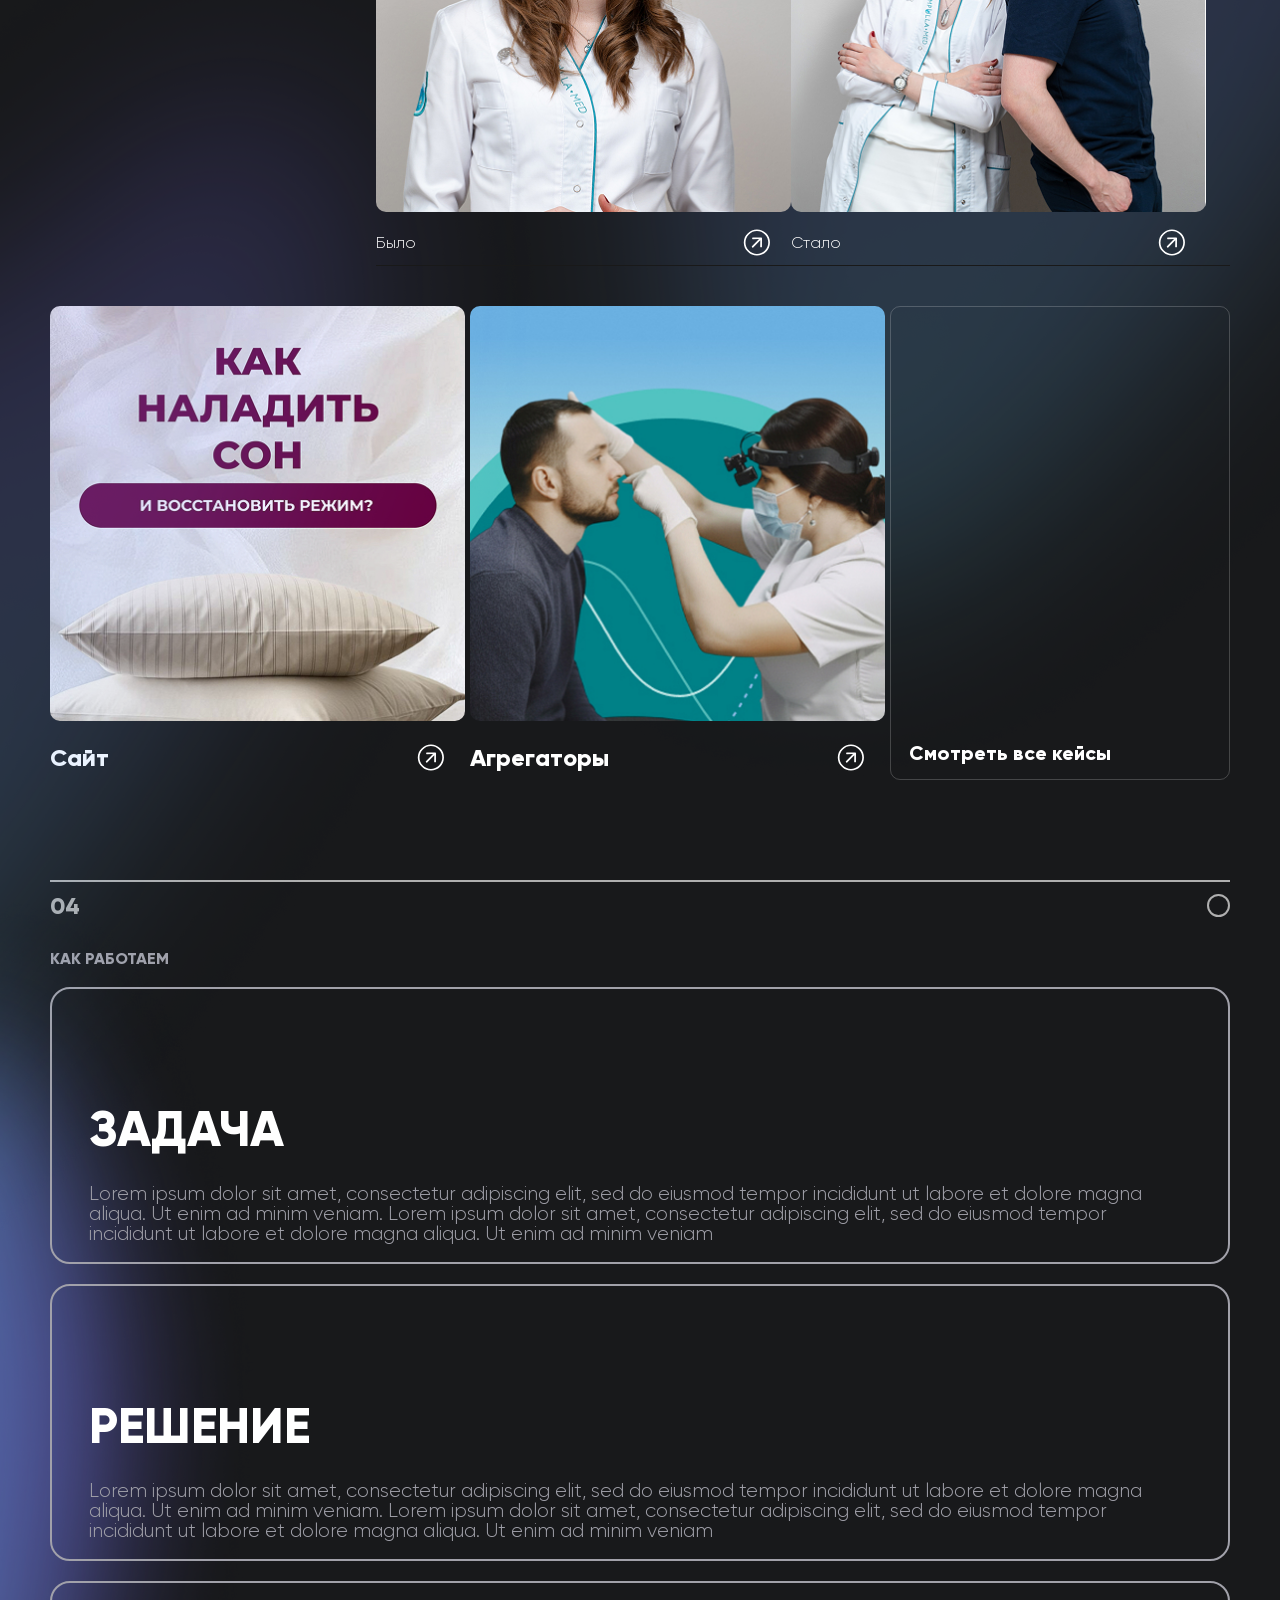
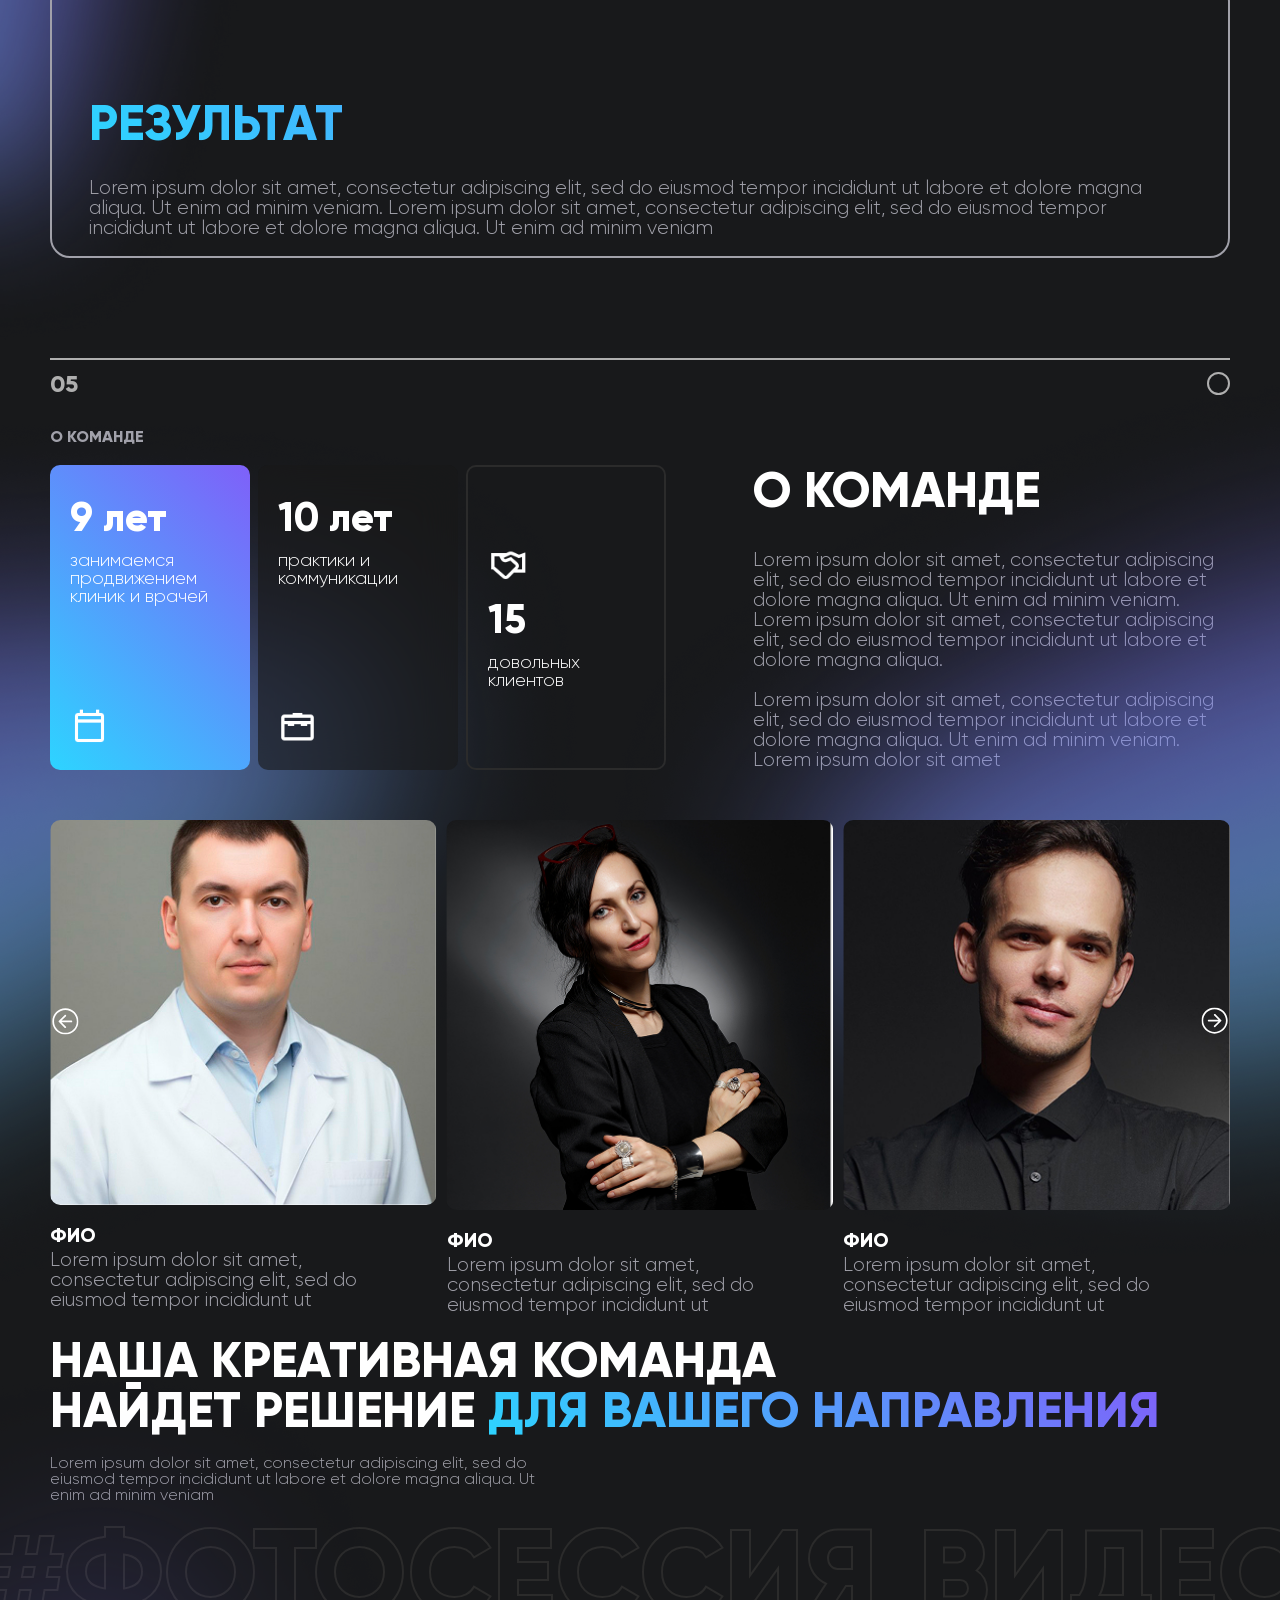
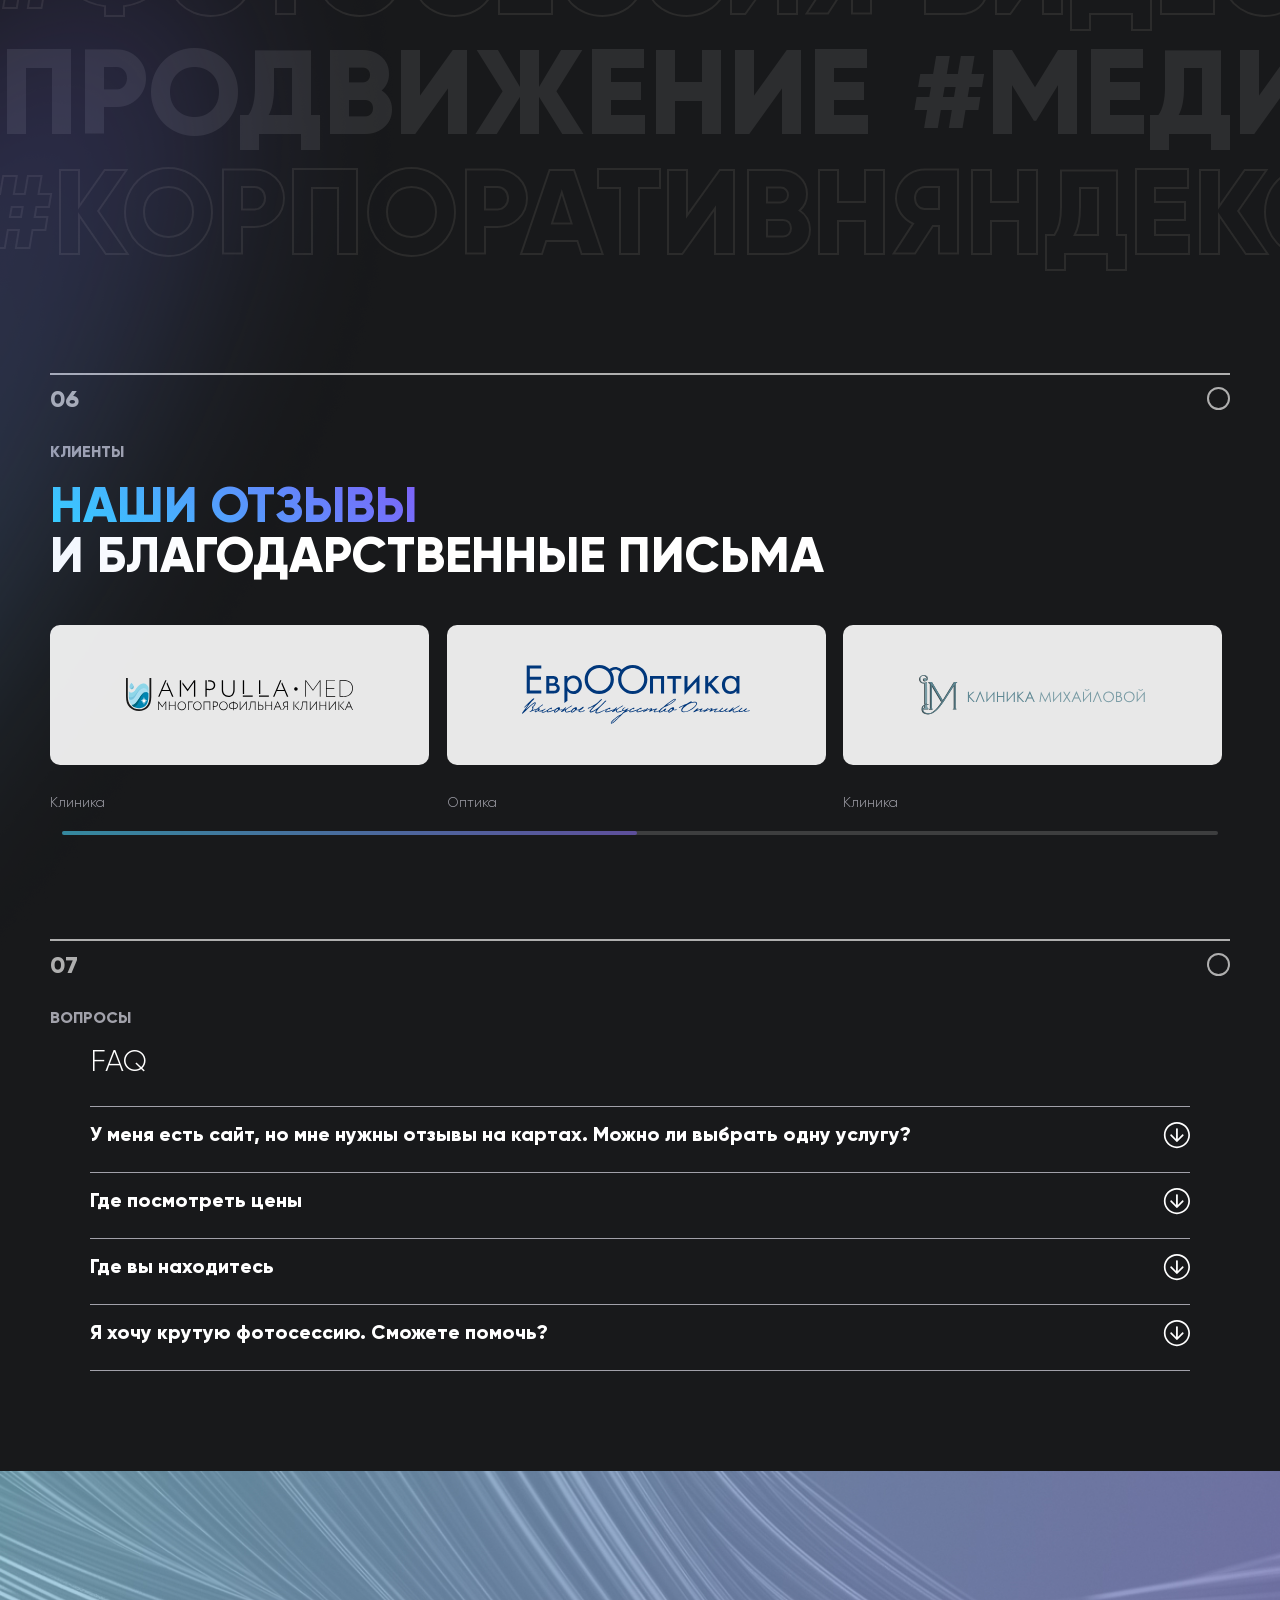
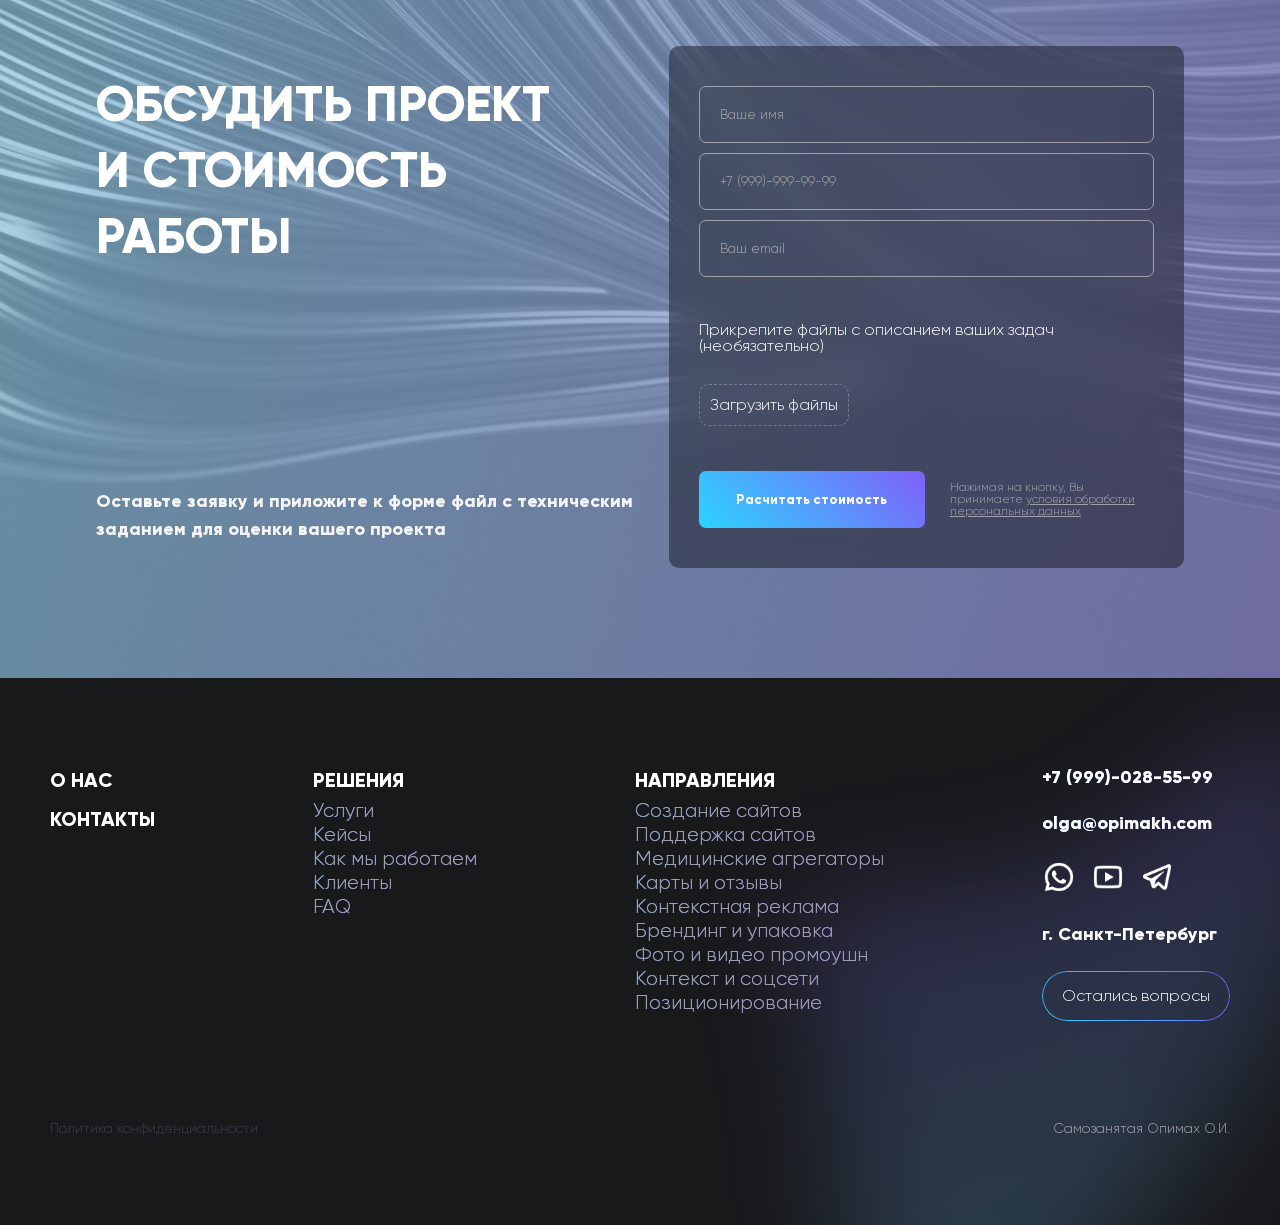
==== commit 10602120: "." ====
--- a/index.html
+++ b/index.html
@@ -804,15 +804,7 @@
                                     <p class="feedback-slide__title">Клиника2</p>
                                 </a>
                             </div>
-  <!-- If we need pagination -->
-  <!-- <div class="swiper-pagination"></div> -->
-
-  <!-- If we need navigation buttons -->
-  <!-- <div class="swiper-button-prev"></div>
-  <div class="swiper-button-next"></div> -->
-
-  <!-- If we need scrollbar -->
-  <div class="swiper-scrollbar feedback-scrollbar"></div>
+                            <div class="swiper-scrollbar feedback-scrollbar"></div>
                         </div>
                     </div>
                 </div>
--- a/css/style.css
+++ b/css/style.css
@@ -556,12 +556,12 @@
   position: absolute;
   top: -20%;
   right: -35%;
+  z-index: -1;
 }
 .portfolio-decor-bottom{
   position: absolute;
   left: -60%;
   bottom: -40%;
-
 }
 .portfolio__container {
   display: flex;
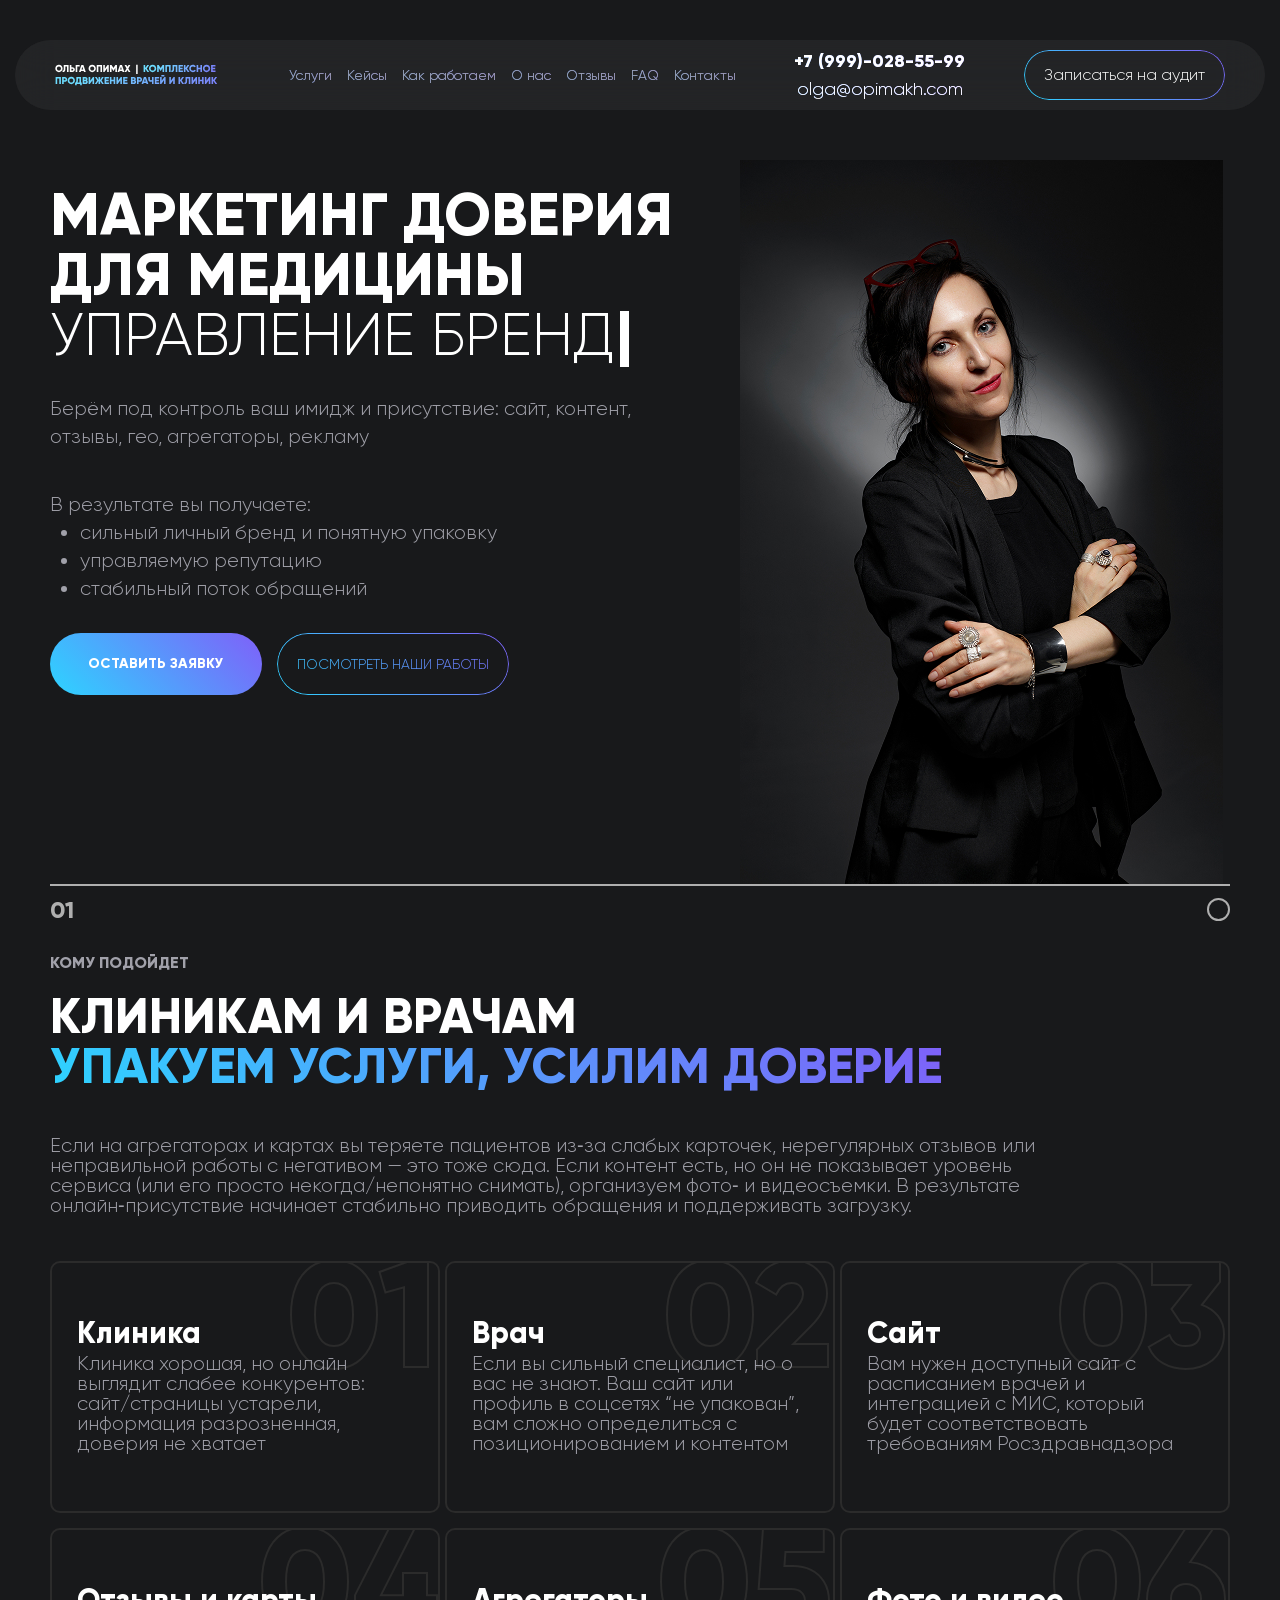
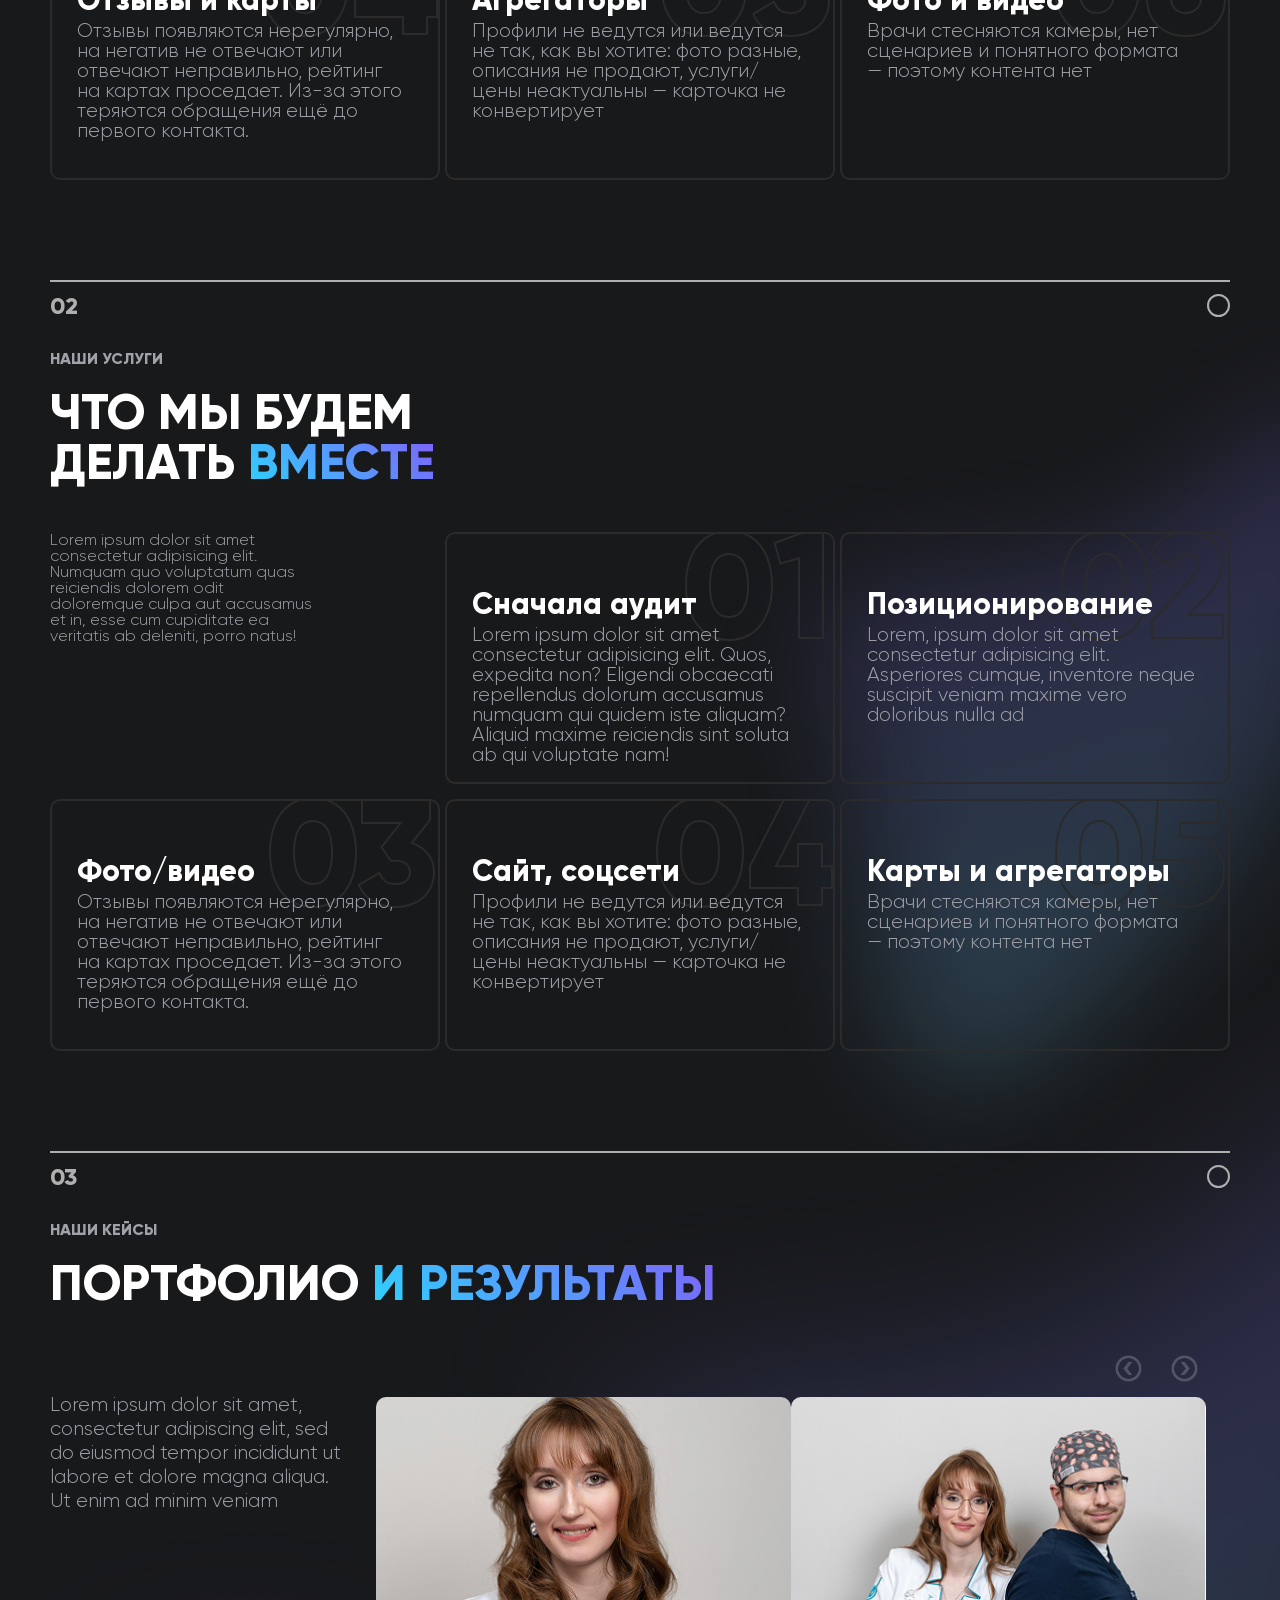
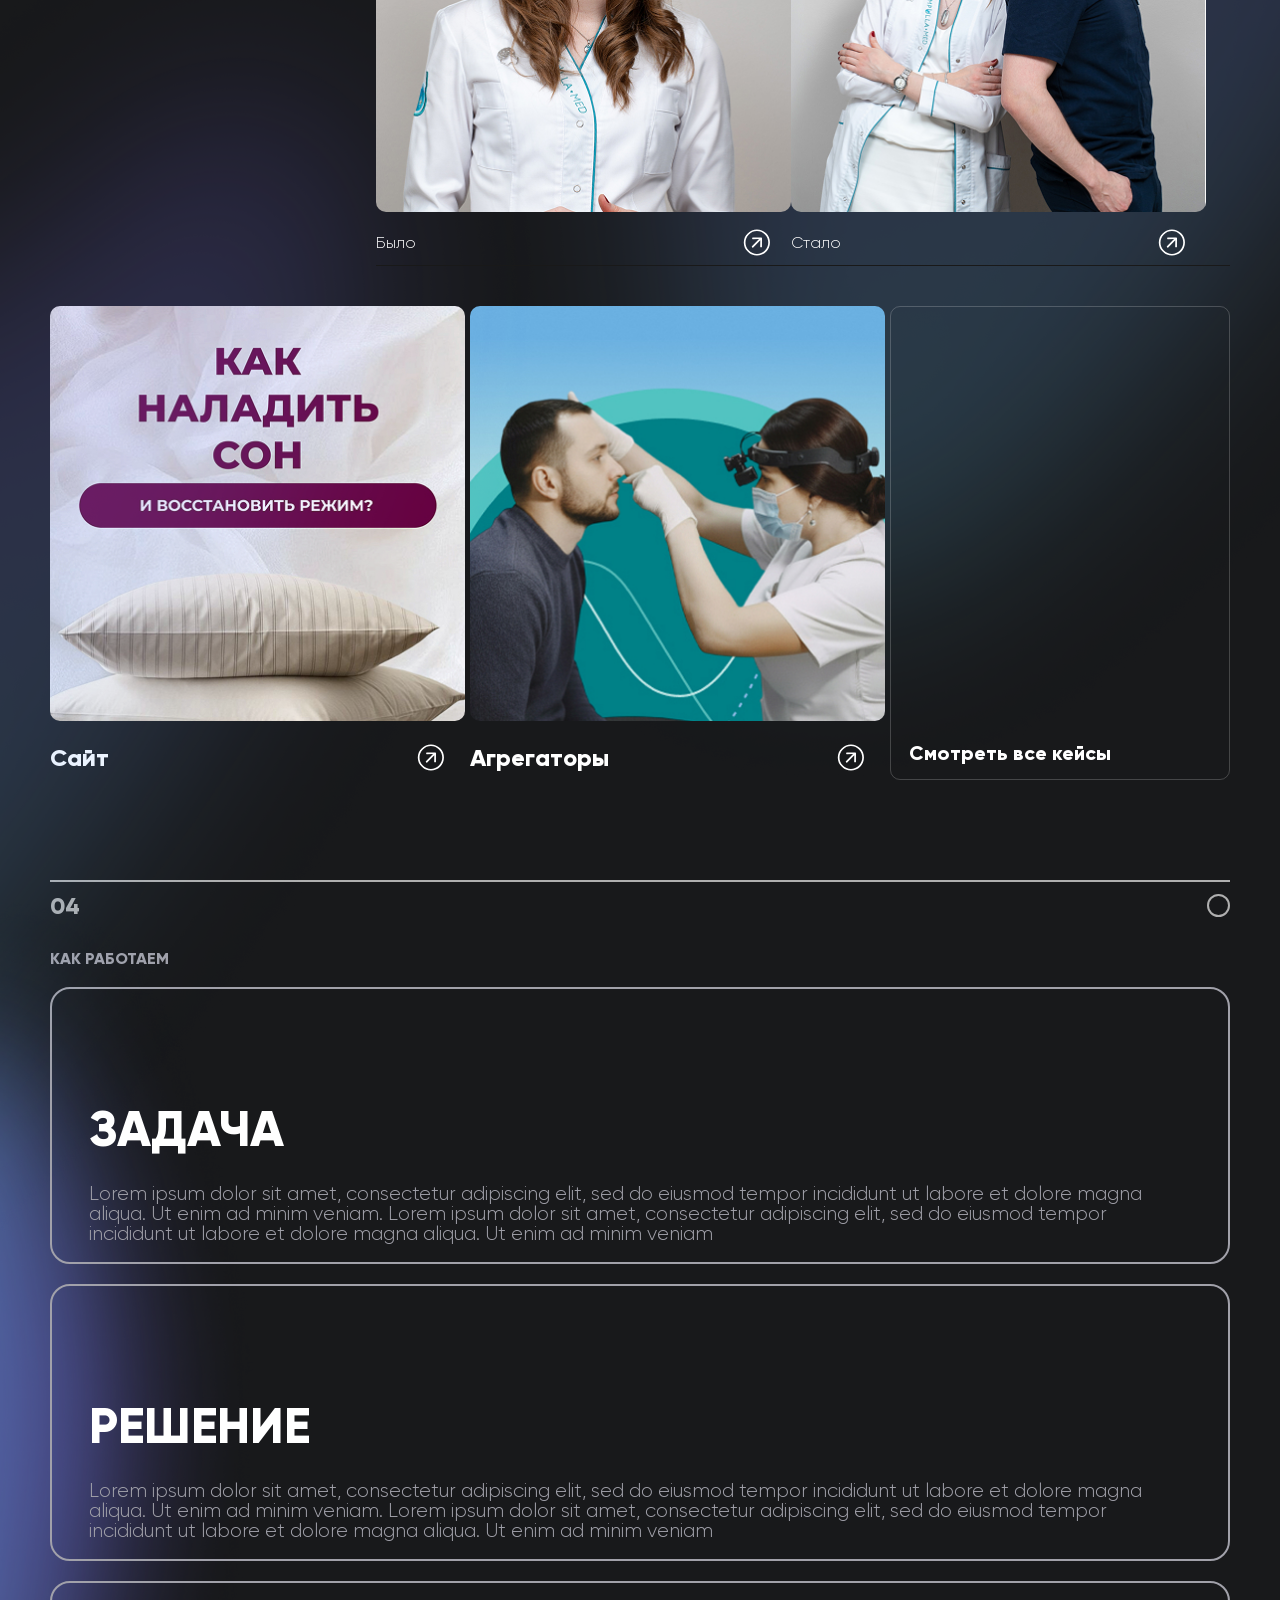
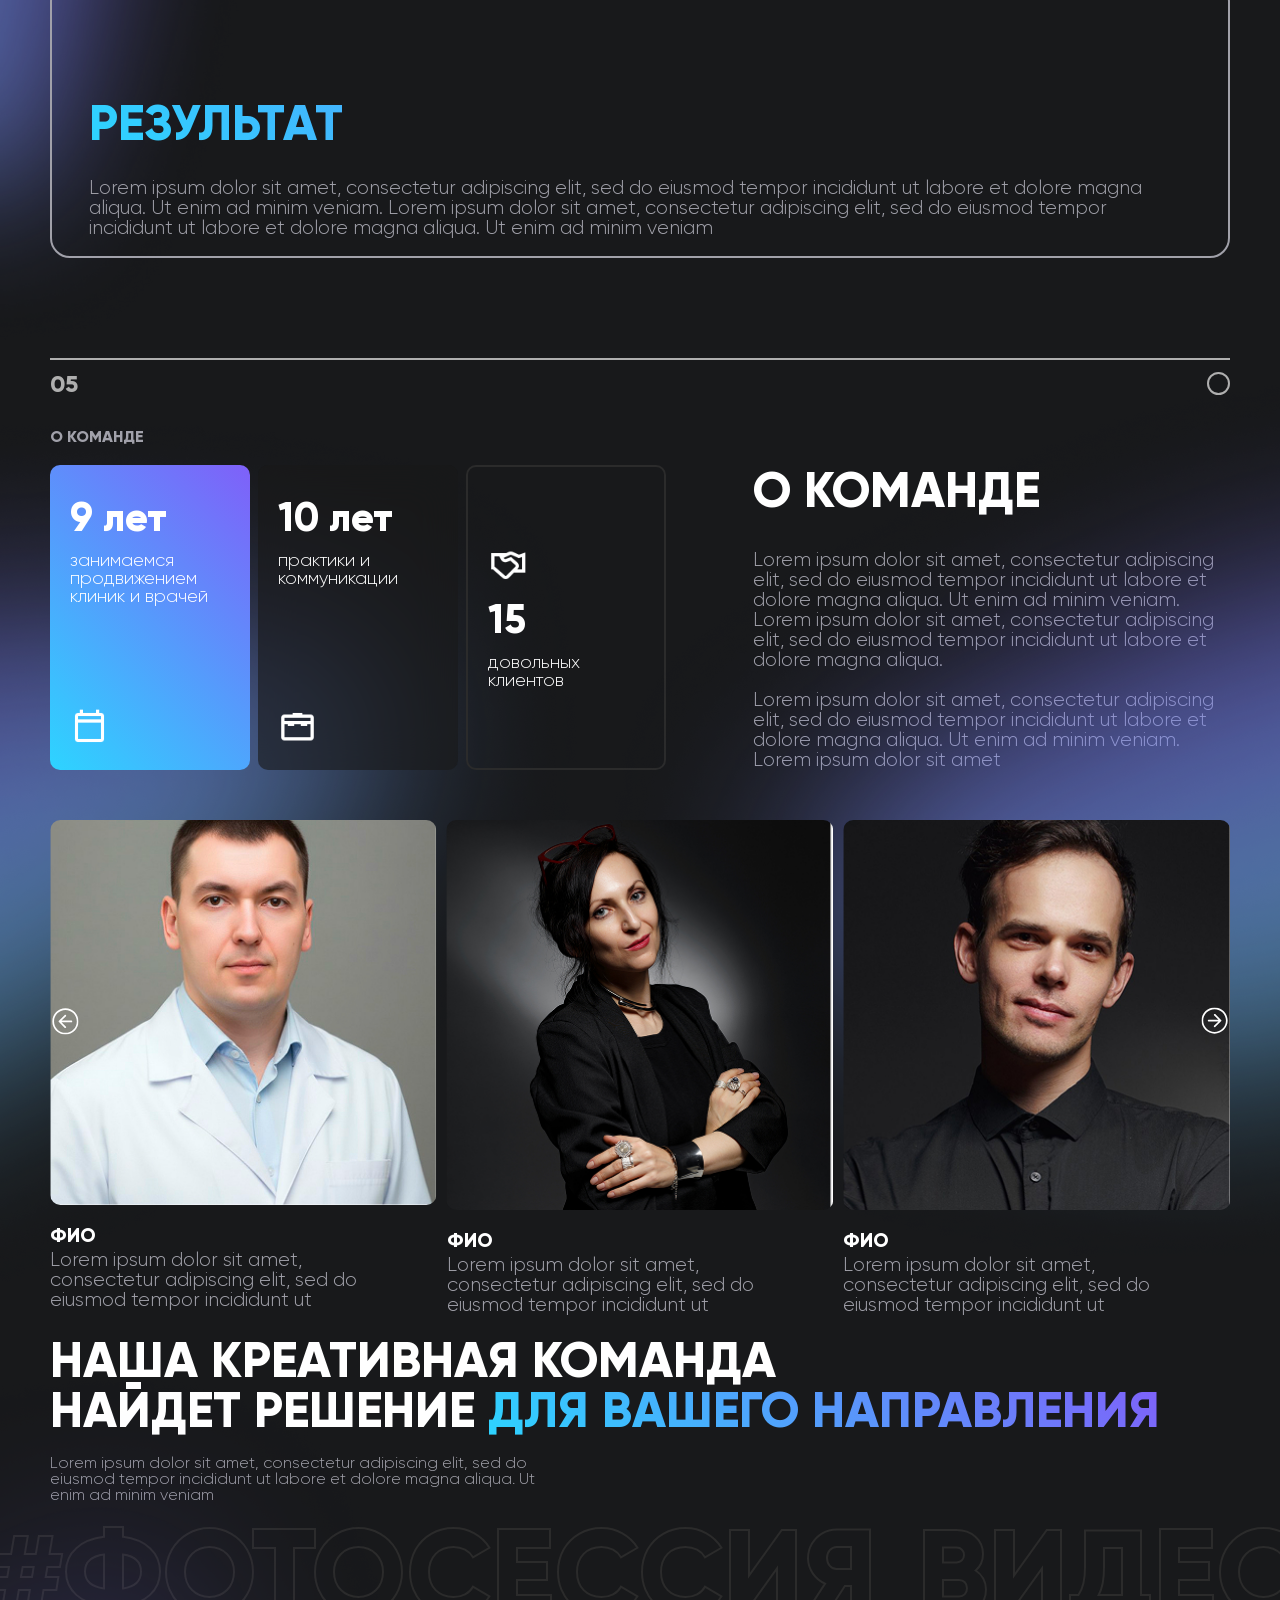
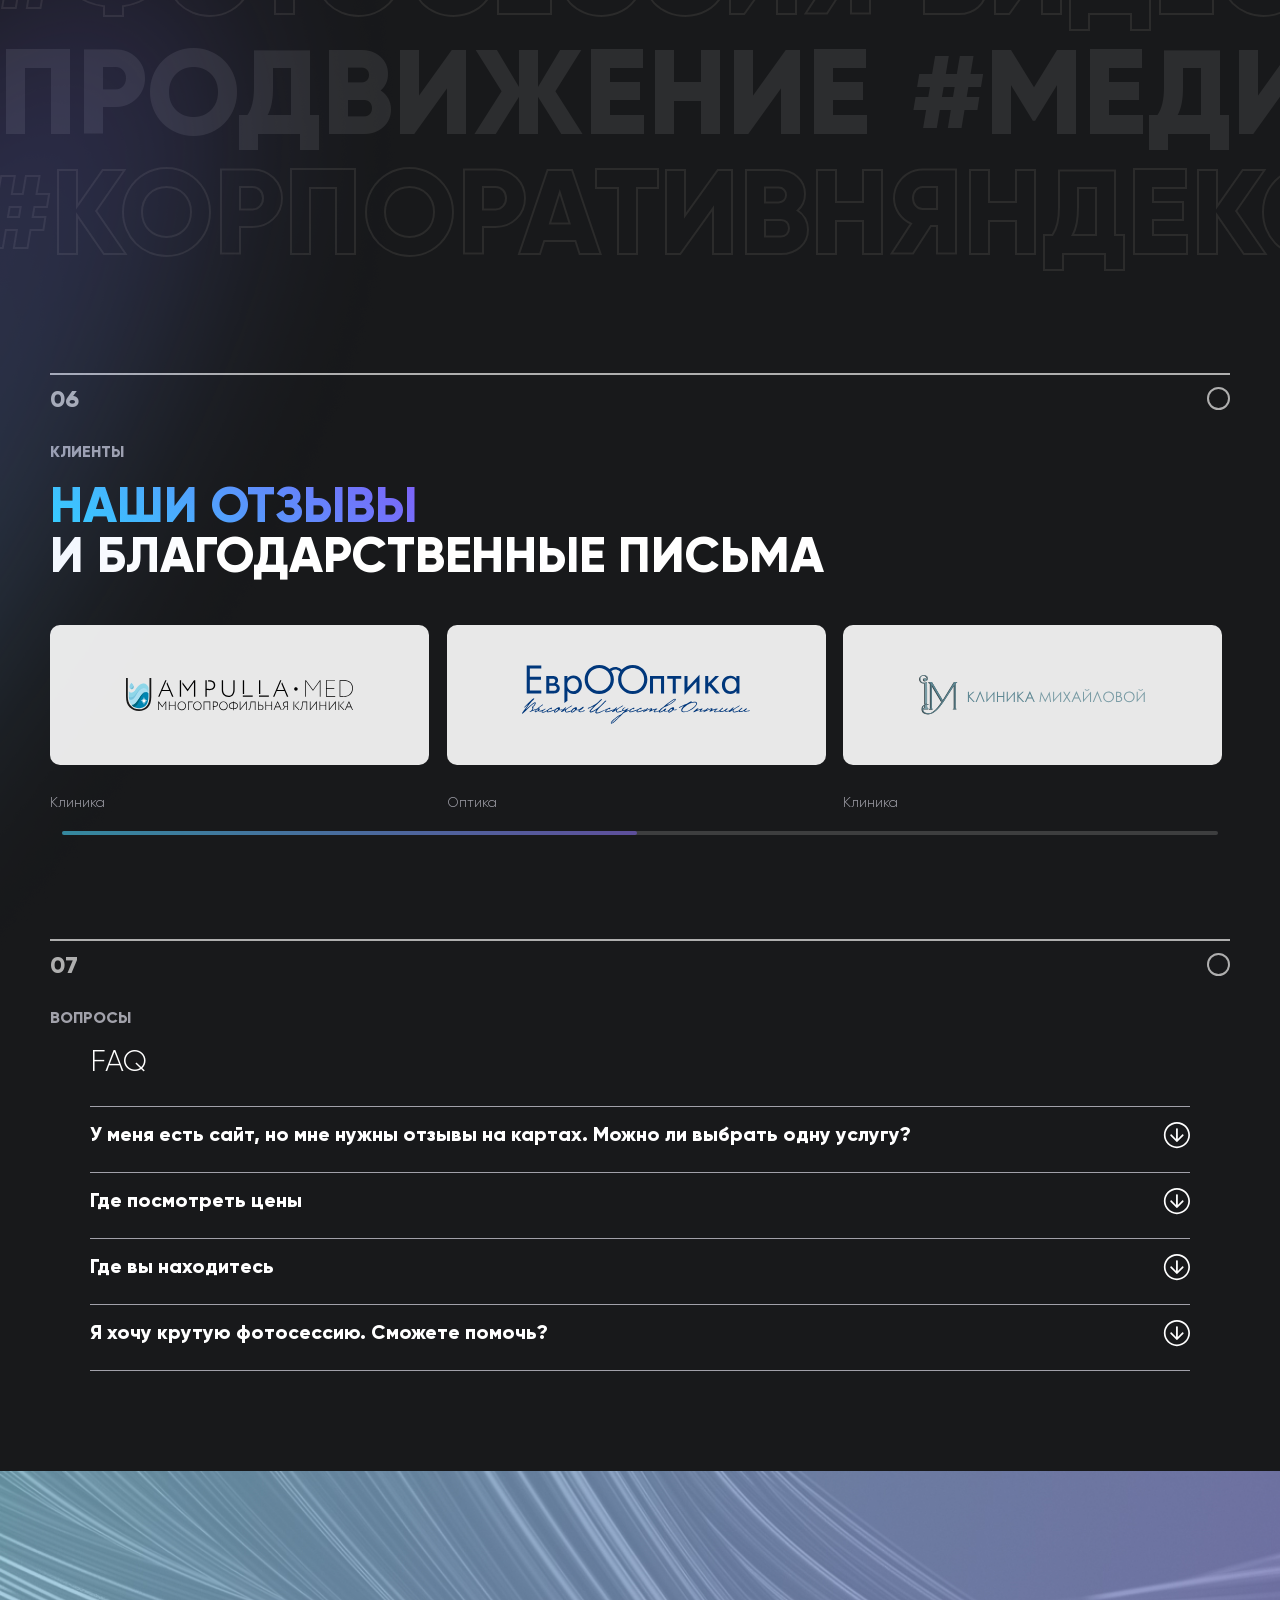
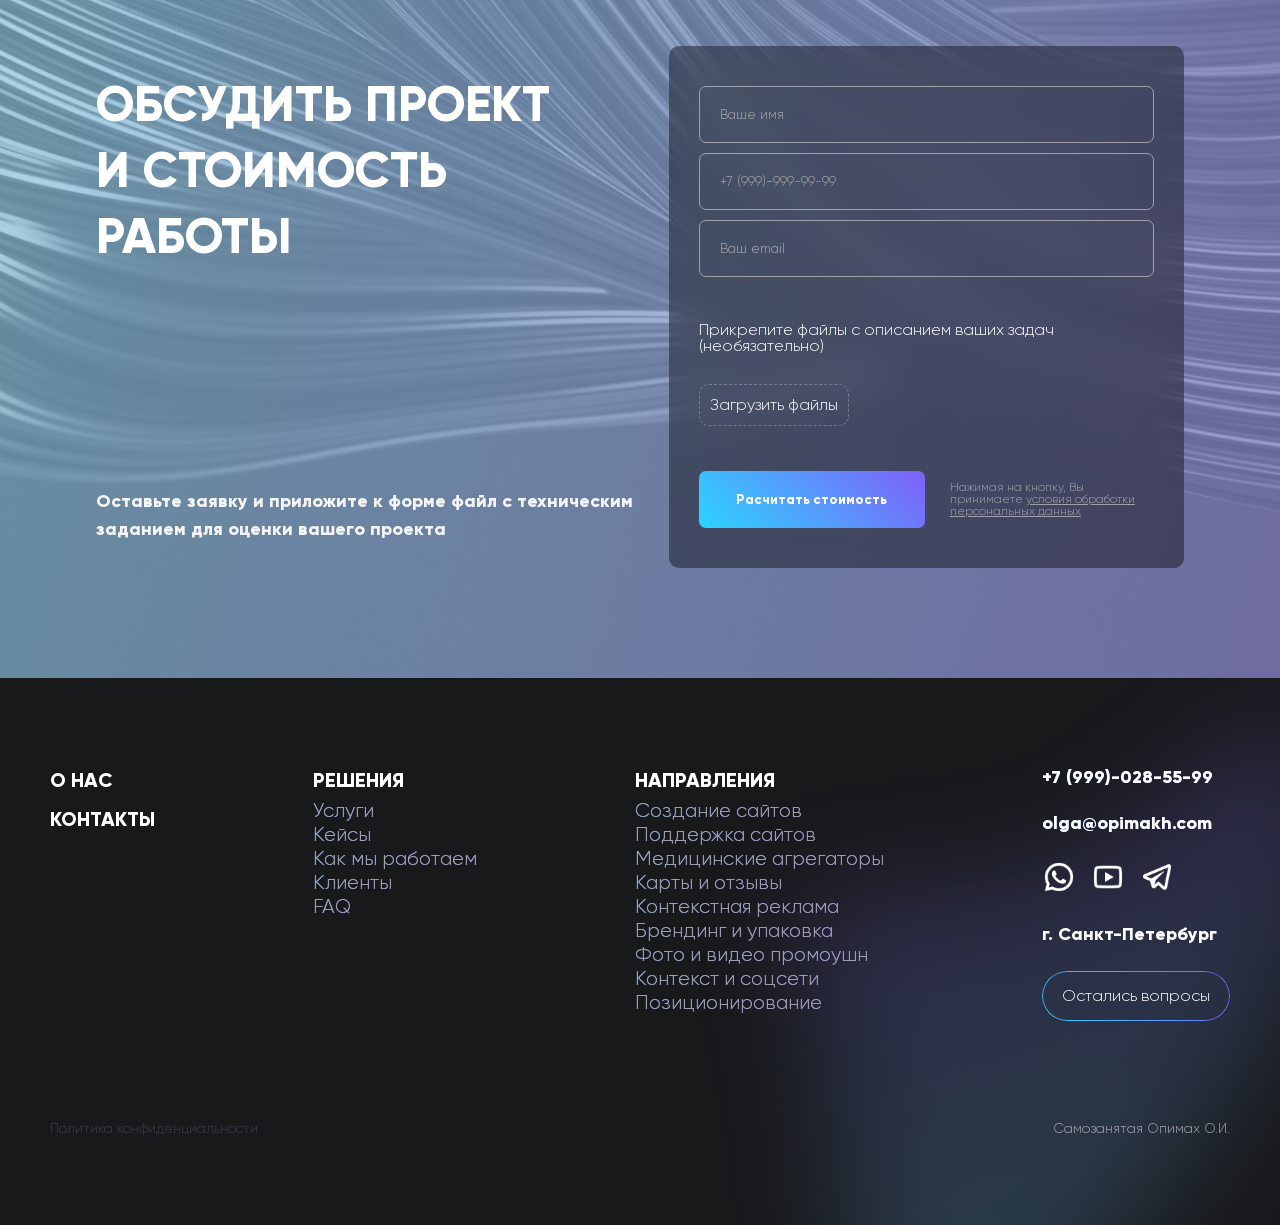
==== commit b7d9832a: "." ====
--- a/index.html
+++ b/index.html
@@ -55,12 +55,19 @@
         </header>
 
 
+<!-- <div class="dynamic-text">
+    <span class="static-part">Динамика: помогаем</span>
+    <span class="typed-part" id="typed-output"></span>
+    <span class="cursor">|</span>
+</div> -->
+
+
         <main class="main">
             <section class="hero">
                 <div class="container">
                     <div class="hero__inner">
                         <div class="hero__info">
-                            <h1 class=" hero__title"><span>Маркетинг доверия для медицины</span> управление брендом  и репутацией клиники</h1>
+                            <h1 class=" hero__title dynamic-text"><span class="static-part">Маркетинг доверия для медицины</span><br> <span class="typed-part" id="typed-output"></span><span class="cursor">|</span></h1>
                             <div class="hero__info-text">
                                 <p class="hero__text">Берём под контроль ваш имидж и присутствие: сайт, контент, отзывы, гео, агрегаторы, рекламу</p>
                                 <p class="hero__list-title">В результате вы получаете:</p>
--- a/css/style.css
+++ b/css/style.css
@@ -233,6 +233,33 @@
 .mobile__btn {
   display: none;
 }
+
+
+
+
+.cursor {
+    display: inline-block;
+    width: 1px; /* Толщина курсора */
+    margin-left: 2px;
+    animation: blink 1s infinite; /* Анимация мигания */
+}
+
+/* Сама анимация мигания */
+@keyframes blink {
+    0%, 50% { opacity: 1; }
+    51%, 100% { opacity: 0; }
+}
+
+/* Чтобы текст не прыгал при изменении, можно задать min-width */
+.typed-part {
+    display: inline;
+    /* white-space: nowrap; - если слова разной длины, лучше убрать, либо задавать ширину через JS */
+    text-align: left;
+    font-weight: 300 !important;
+}
+
+
+
 /* ---------------------------------------------------------------------------- */
 .hero {
   margin-top: 90px;
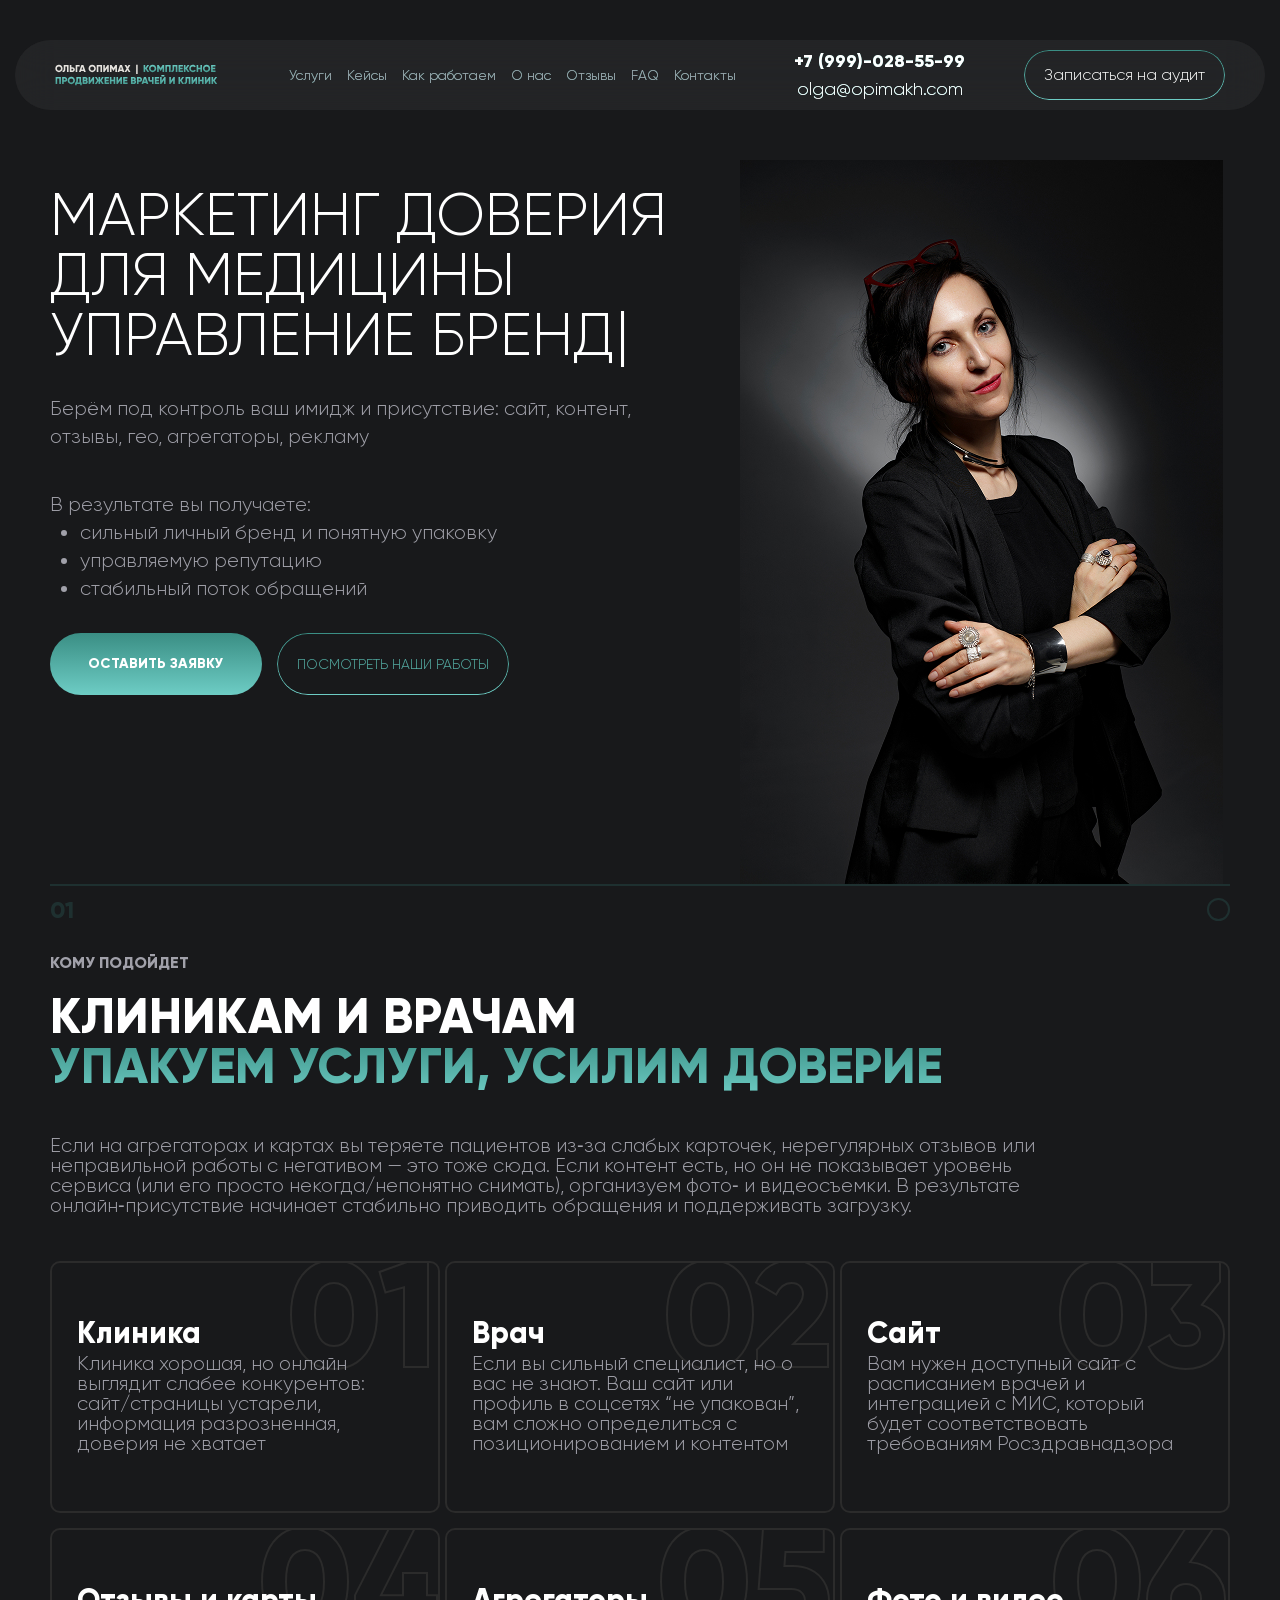
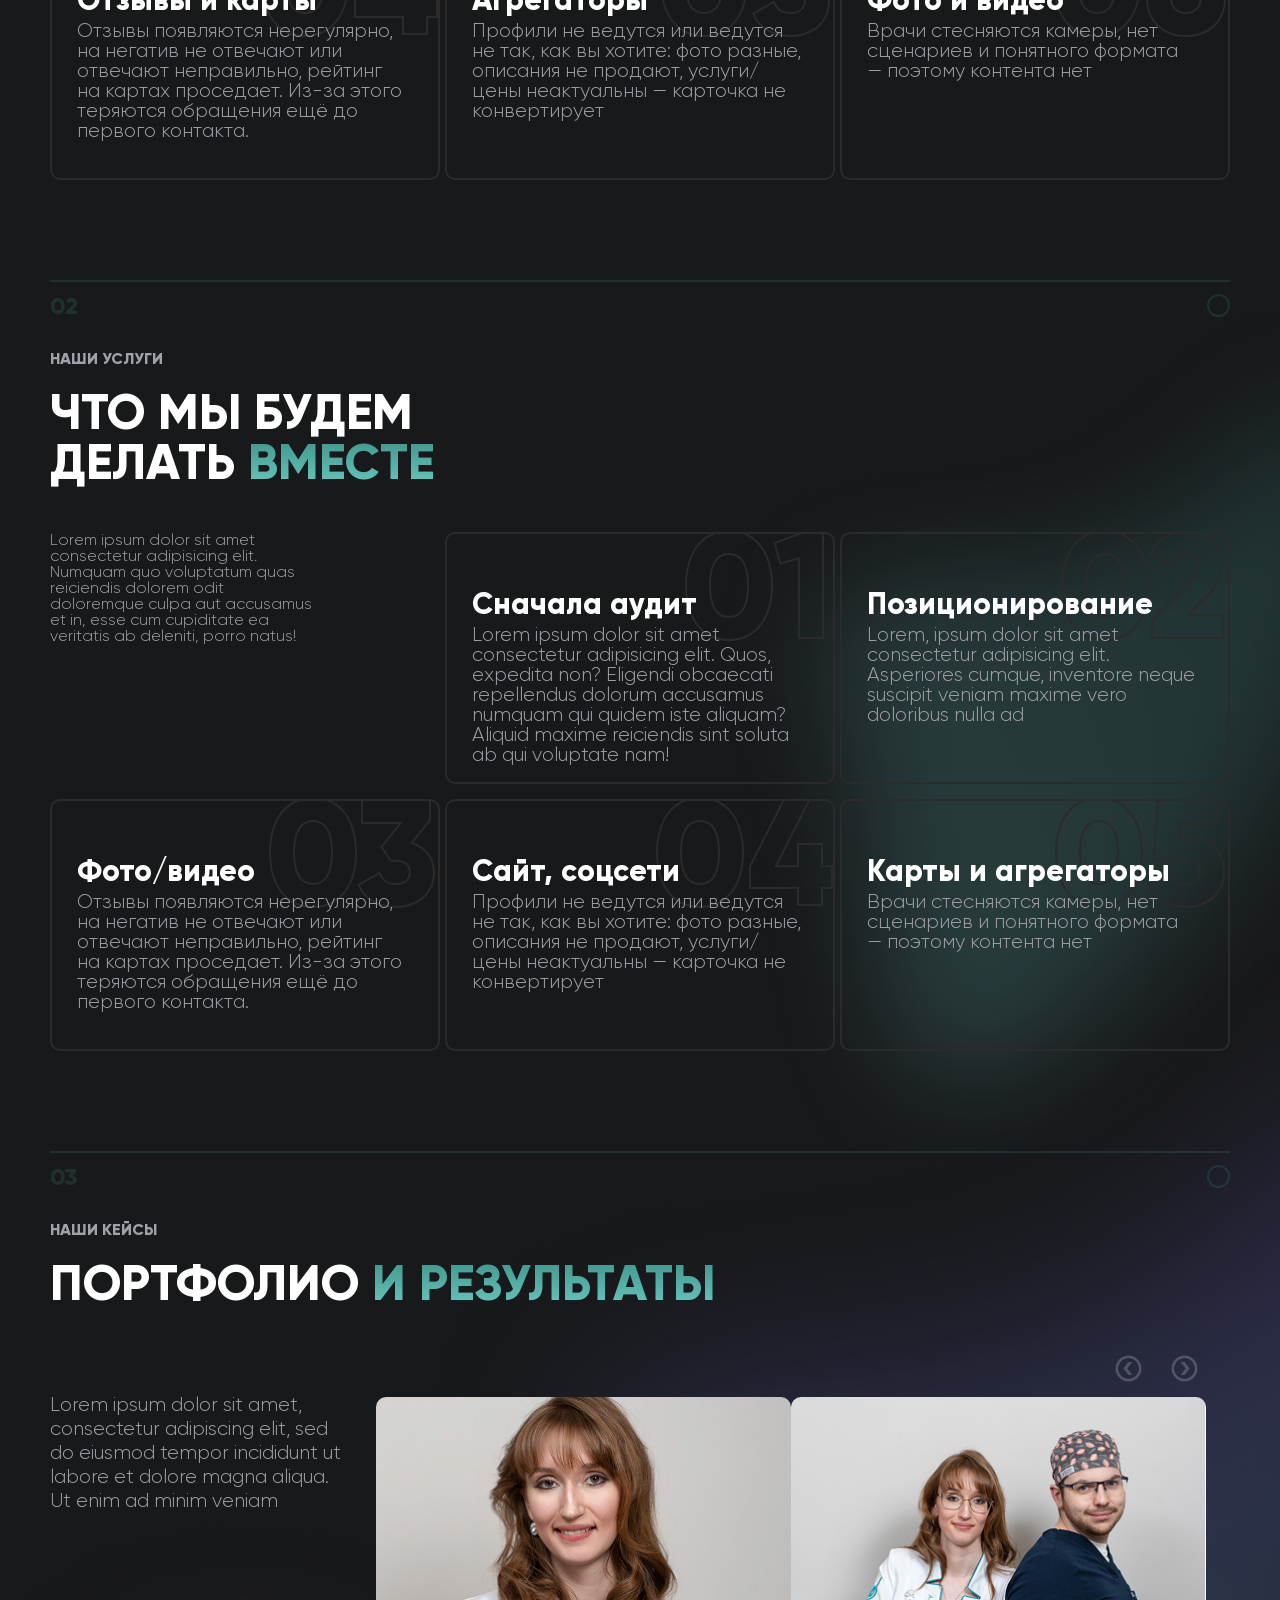
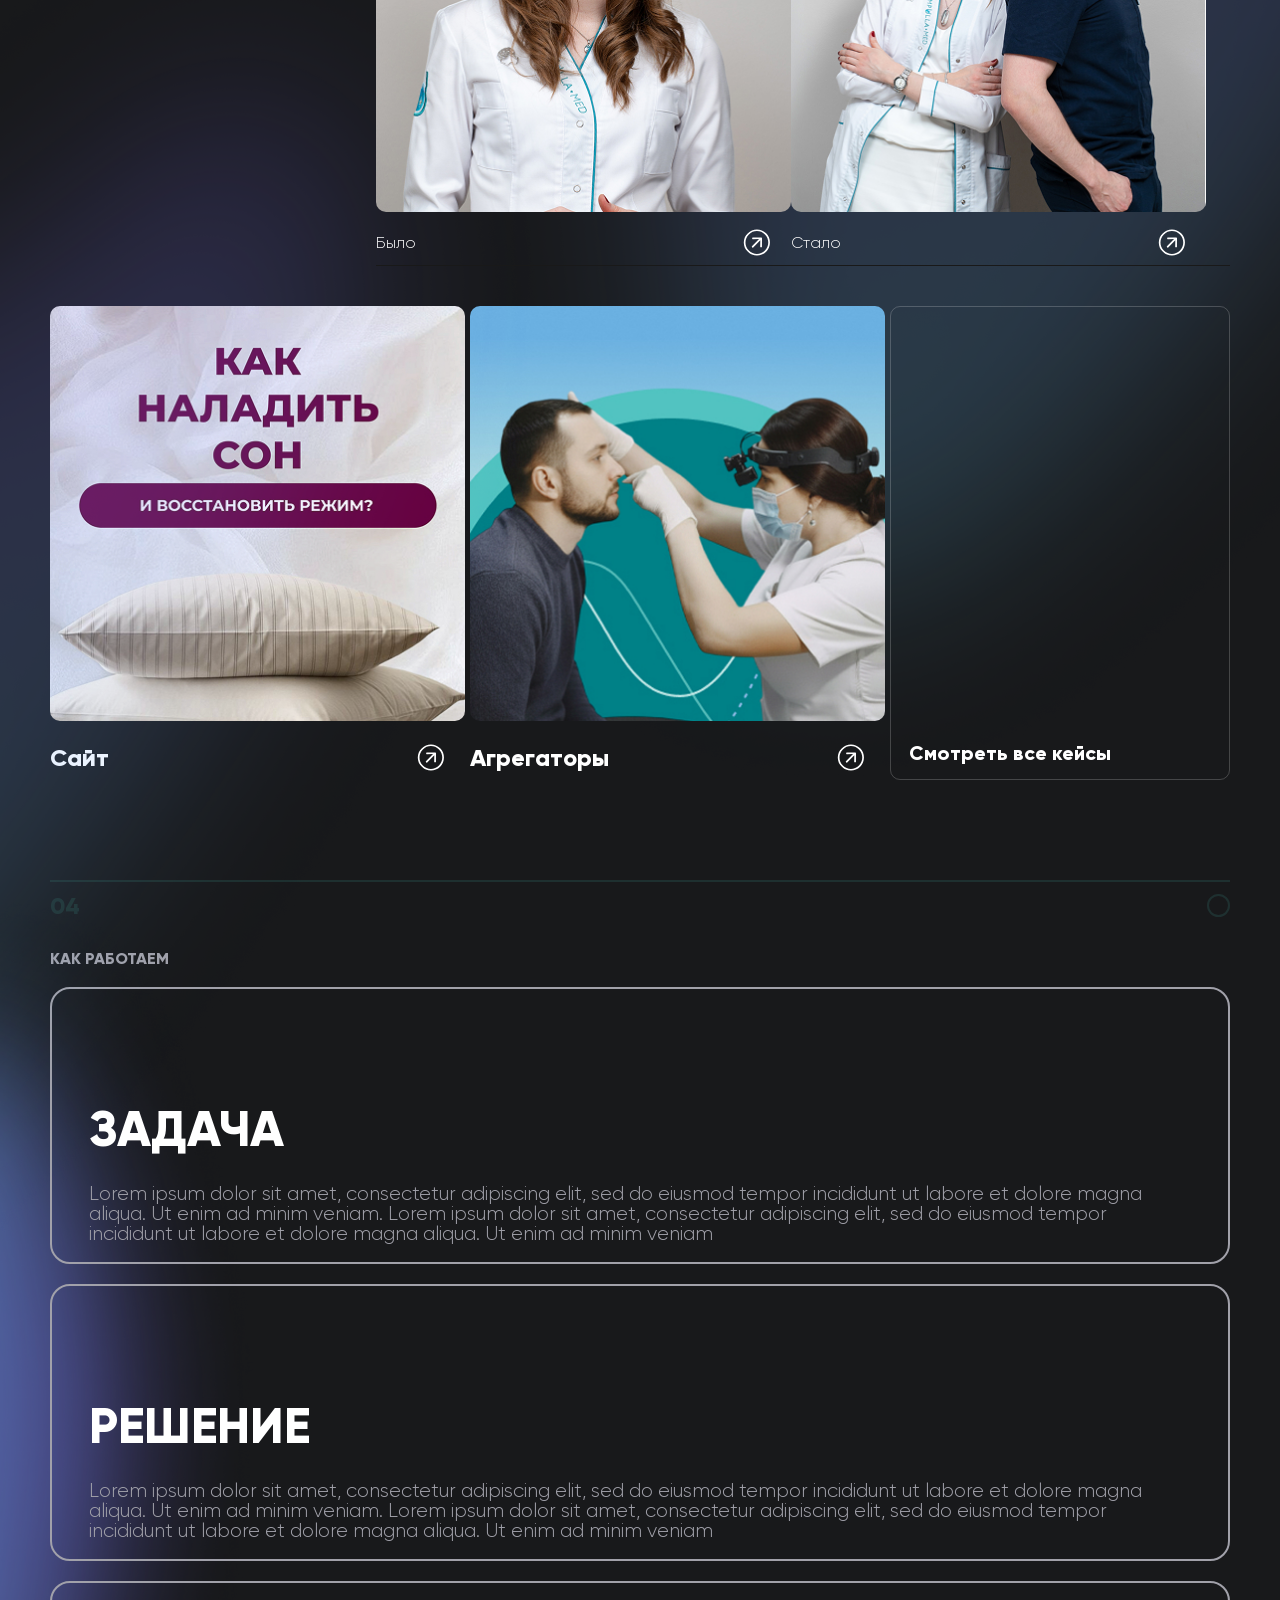
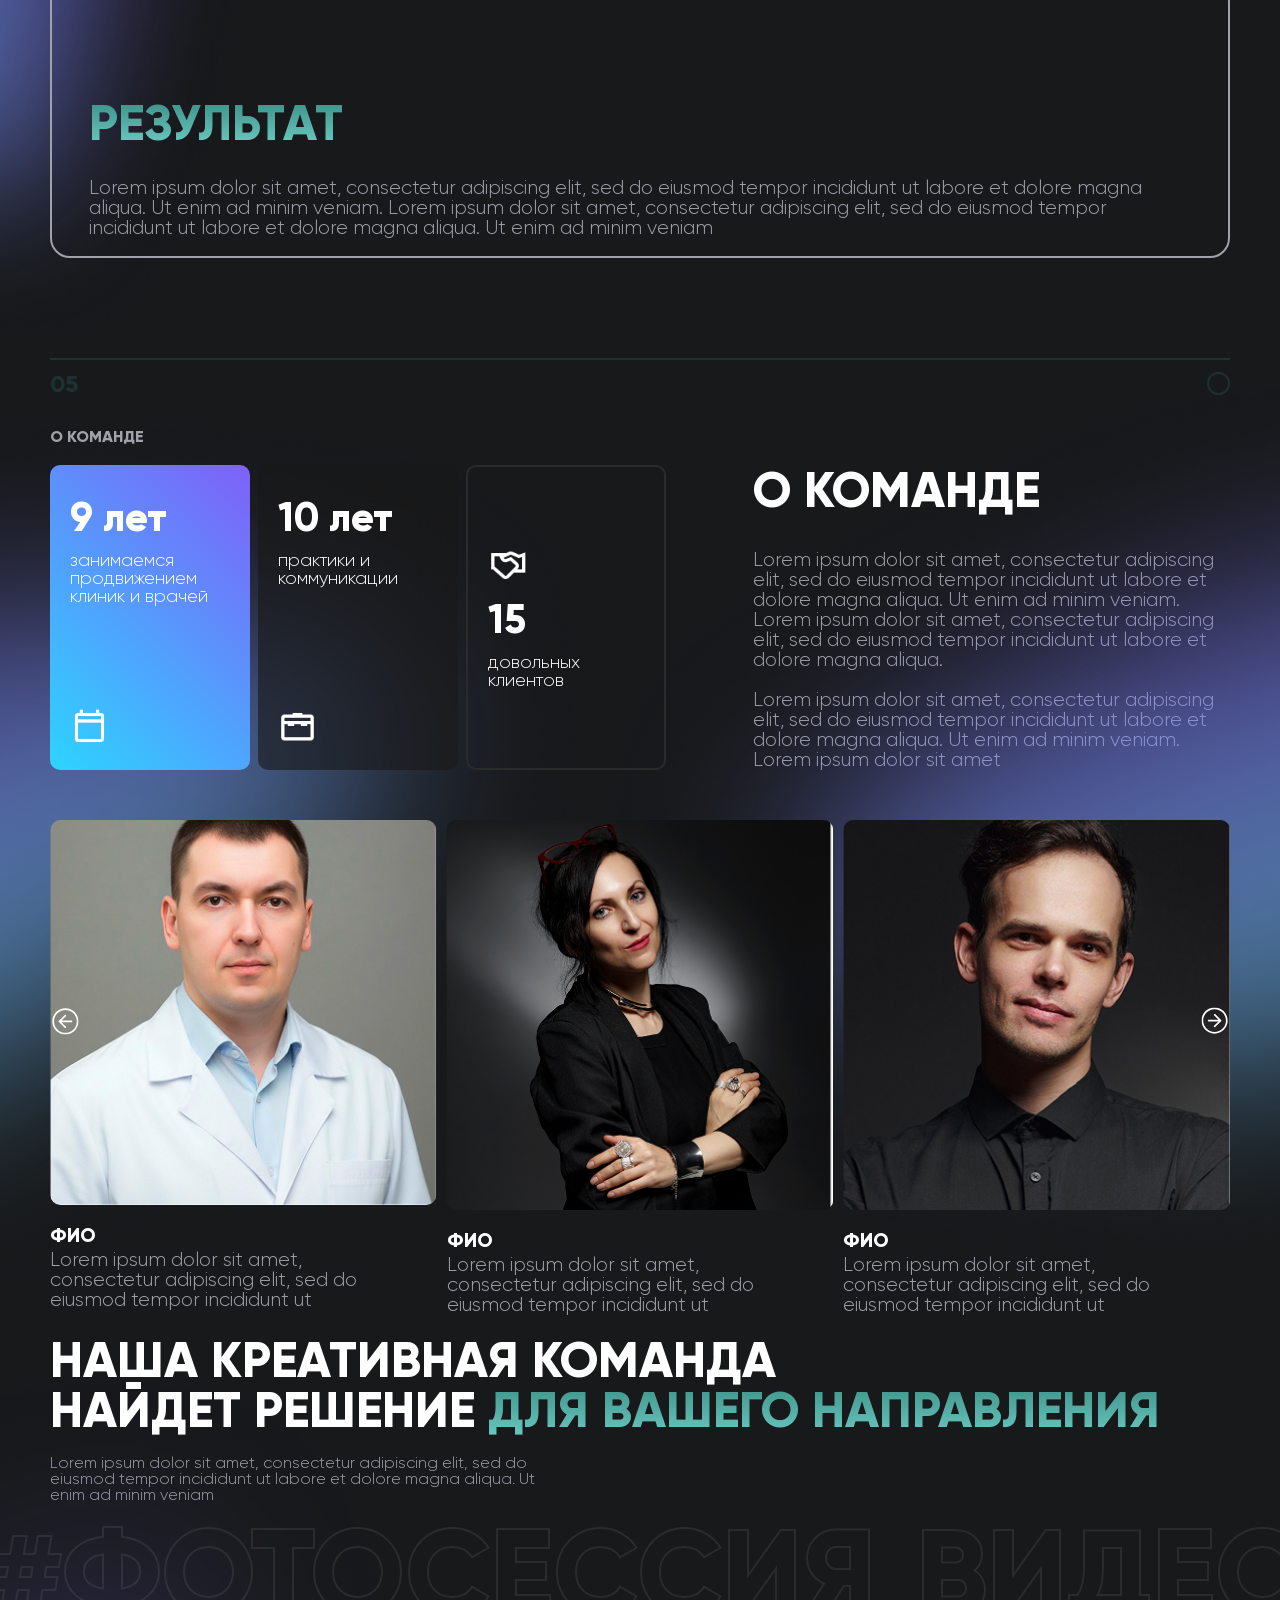
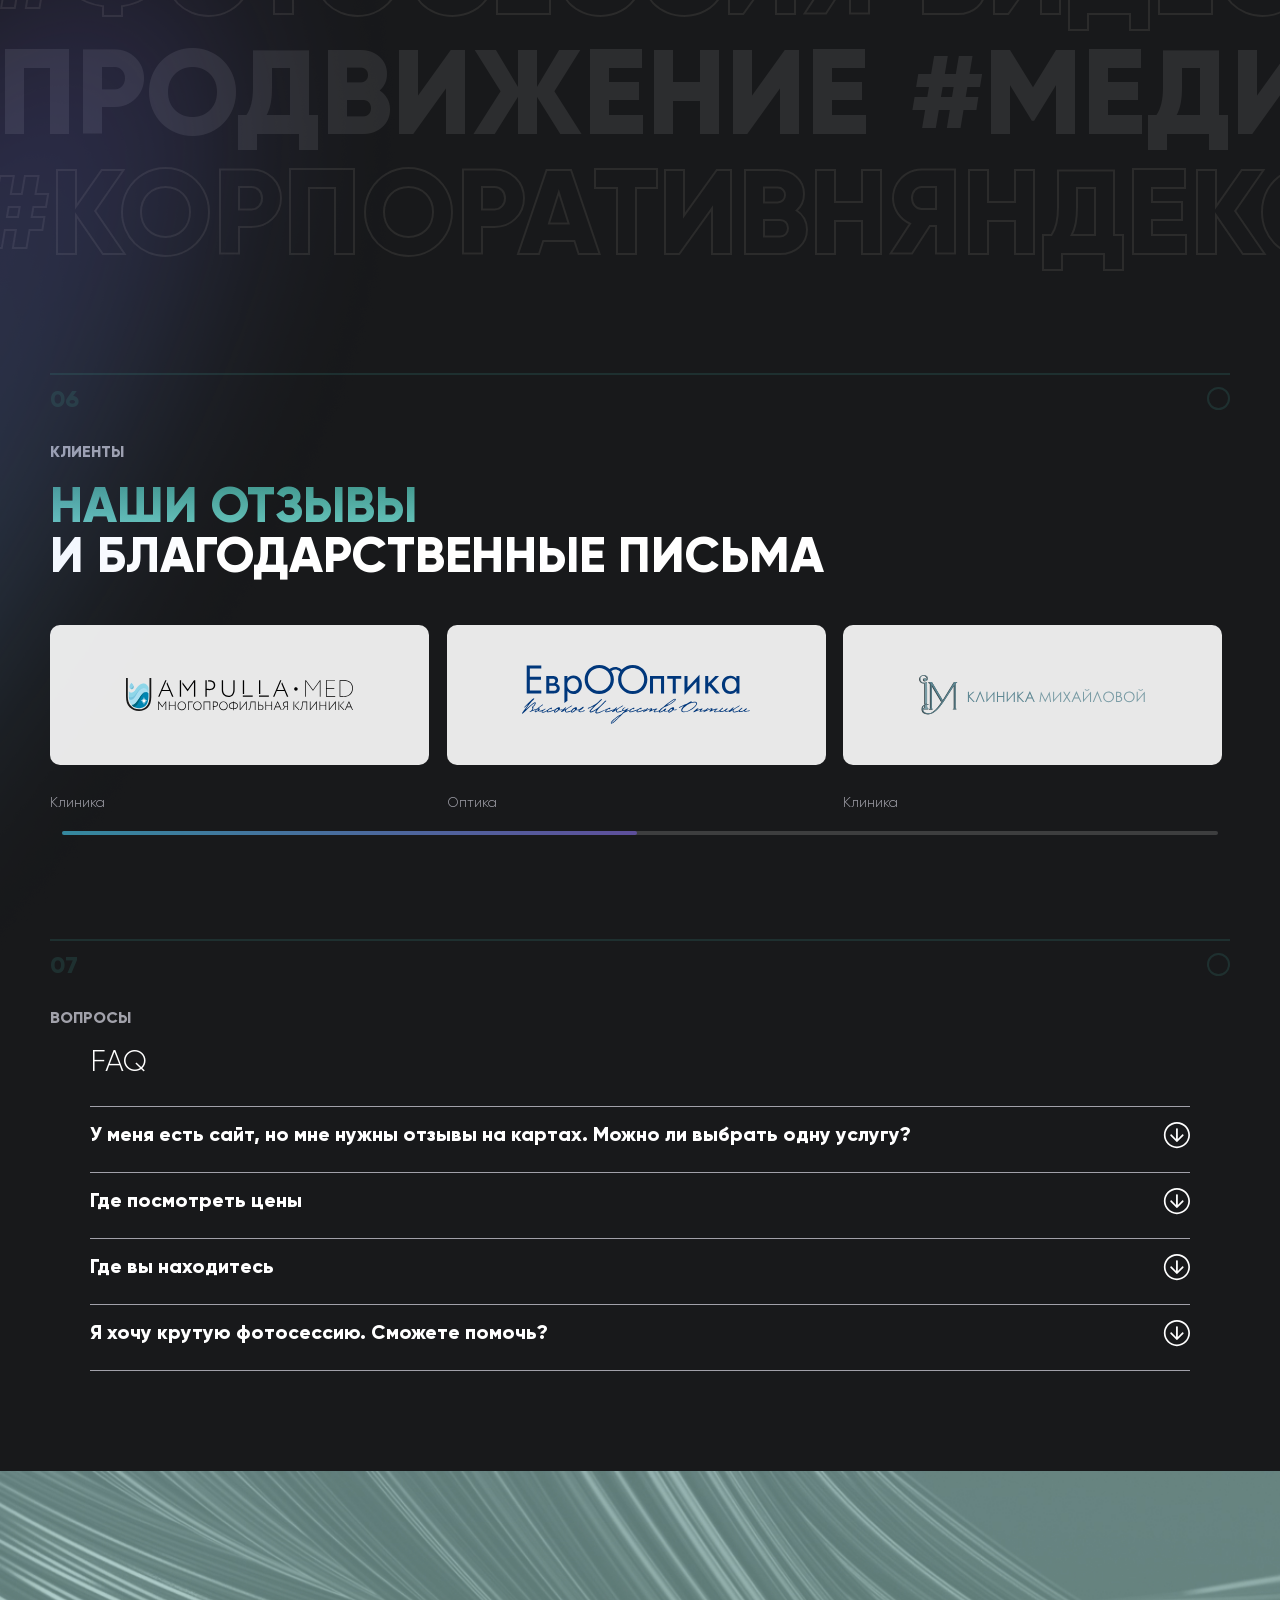
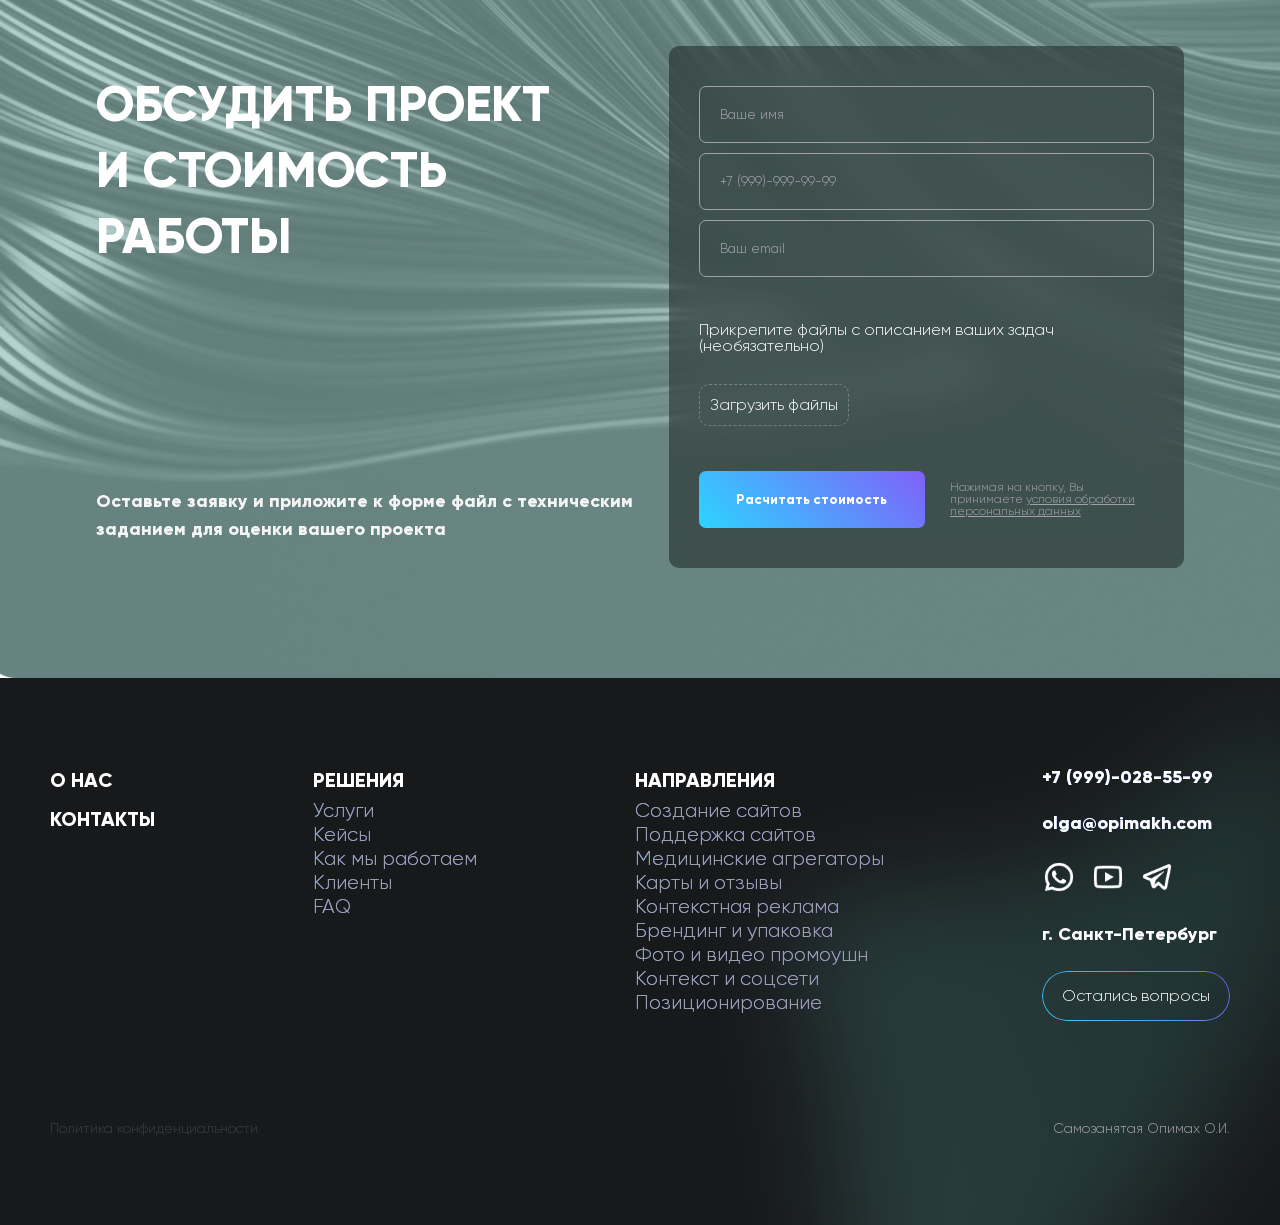
==== commit dd262cd5: "." ====
--- a/index.html
+++ b/index.html
@@ -53,14 +53,6 @@
                 </div>
             </div>
         </header>
-
-
-<!-- <div class="dynamic-text">
-    <span class="static-part">Динамика: помогаем</span>
-    <span class="typed-part" id="typed-output"></span>
-    <span class="cursor">|</span>
-</div> -->
-
 
         <main class="main">
             <section class="hero">
@@ -1017,7 +1009,7 @@
 
         <footer class="footer">
             <div class="container">
-                <div class="footer__decor"><img src="img/decor/footer-decor.png" alt=""></div>
+                <div class="footer__decor"><img src="img/decor/decor.png" alt=""></div>
                 <div class="footer__hero">
                     <div class="footer__inner">
                         <div class="footer__column">
--- a/css/style.css
+++ b/css/style.css
@@ -82,7 +82,7 @@
   line-height: 24px;
   transition: all 0.3s;
 
-  background: linear-gradient(45deg, var(--accent-blue), var(--accent-purple));
+  background: linear-gradient( #3A8E84 0%,  #6DCCC4 99%);
   background-size: 200% 100%;
   background-position: -100% 0;
   -webkit-background-clip: text;
@@ -104,7 +104,7 @@
 .header__mail {
   font-size: 18px;
   transition: all 0.3s;
-  background: linear-gradient(45deg, var(--accent-blue), var(--accent-purple));
+  background: linear-gradient( #3A8E84 0%,  #6DCCC4 99%);
   background-size: 200% 100%;
   background-position: -100% 0;
   -webkit-background-clip: text;
@@ -139,6 +139,1065 @@
 }
 .header__btn::after,
 .mobile__btn::after {
+  content: "";
+  position: absolute;
+  top: 0;
+  left: 0;
+  right: 0;
+  bottom: 0;
+  border-radius: 60px;
+  border: 1px solid transparent;
+  background: linear-gradient( #3A8E84 0%,  #6DCCC4 99%)
+    border-box;
+  -webkit-mask:
+    linear-gradient(#fff 0 0) padding-box,
+    linear-gradient(#fff 0 0);
+  mask:
+    linear-gradient(#fff 0 0) padding-box,
+    linear-gradient(#fff 0 0);
+  -webkit-mask-composite: xor;
+  mask-composite: exclude;
+  pointer-events: none;
+  z-index: -1;
+  transition: all 0.3s;
+}
+.header__btn::before,
+.mobile__btn::before {
+  content: "";
+  position: absolute;
+  top: 0;
+  left: 0;
+  right: 0;
+  bottom: 0;
+  border-radius: 60px;
+  background: linear-gradient( #3A8E84 0%,  #6DCCC4 99%);
+  opacity: 0;
+  transition: opacity 0.3s;
+  z-index: -1;
+}
+.header__btn:hover {
+  color: white;
+}
+.header__btn:hover::before {
+  opacity: 1;
+}
+.header__btn:hover::after {
+  opacity: 0;
+}
+.burger-icon {
+  display: none;
+  width: 50px;
+  height: 50px;
+  align-items: center;
+  justify-content: center;
+  z-index: 11;
+}
+.burger-icon span,
+.burger-icon span::before,
+.burger-icon span::after {
+  display: block;
+  background: linear-gradient( #3A8E84 0%,  #6DCCC4 99%);
+  width: 30px;
+  height: 3px;
+  border-radius: 100px;
+  transition: all 0.4s;
+}
+.burger-icon span {
+  position: relative;
+}
+.burger-icon span::before,
+.burger-icon span::after {
+  content: "";
+  position: absolute;
+}
+.burger-icon span::before {
+  top: -8px;
+  transition: all 0.4s;
+}
+.burger-icon span::after {
+  bottom: -8px;
+  transition: all 0.4s;
+}
+.body--opened-menu .burger-icon span::before {
+  top: 0px;
+  transform: rotate(45deg);
+}
+.body--opened-menu .burger-icon span::after {
+  bottom: 0px;
+  transform: rotate(-45deg);
+}
+.body--opened-menu .burger-icon span {
+  background: transparent;
+}
+.mobile__contacts,
+.mobile__btn {
+  display: none;
+}
+
+
+/* ---------------------------------------------------------------------------- */
+.hero {
+  margin-top: 90px;
+}
+.hero__inner {
+  display: flex;
+}
+.hero__info {
+  margin-top: 25px;
+}
+.hero__title {
+  max-width: 690px;
+  font-size: 60px;
+  margin-bottom: 30px;
+  text-transform: uppercase;
+}
+.cursor {
+  display: inline-block;
+  width: 1px; 
+  margin-left: 2px;
+  animation: blink 1s infinite; 
+}
+@keyframes blink {
+  0%,
+  50% {
+    opacity: 1;
+  }
+  51%,
+  100% {
+    opacity: 0;
+  }
+}
+.typed-part {
+  display: inline;
+  text-align: left;
+  font-weight: 300 !important;
+  white-space: pre-wrap;
+}
+
+.hero__info-text {
+  max-width: 650px;
+  font-size: 20px;
+  line-height: 28px;
+  color: var(--grey);
+}
+.hero__text {
+  margin-bottom: 40px;
+}
+.hero__list {
+  margin-bottom: 30px;
+}
+.hero__item {
+  list-style: disc;
+  margin-left: 30px;
+}
+.hero__btns {
+  display: flex;
+  gap: 15px;
+}
+.hero__btn:first-child {
+  background: linear-gradient( #3A8E84 0%,  #6DCCC4 99%);
+  padding: 20px 38px;
+  border-radius: 60px;
+  font-size: 14px;
+  line-height: 22px;
+  font-weight: bold;
+  text-transform: uppercase;
+}
+.hero__btn:first-child:hover {
+  border: none;
+  transition: all 0.3s;
+  outline: 1px solid transparent;
+  outline-offset: -1px;
+  position: relative;
+  z-index: 1;
+  cursor: pointer;
+  display: flex;
+  align-items: center;
+  justify-content: center;
+  background: linear-gradient( #3A8E84 0%,  #6DCCC4 99%);
+  -webkit-background-clip: text;
+  background-clip: text;
+  color: transparent;
+}
+
+.hero__btn:first-child:hover::after {
+  content: "";
+  position: absolute;
+  top: 0;
+  left: 0;
+  right: 0;
+  bottom: 0;
+  border-radius: 60px;
+  border: 1px solid transparent;
+  background: linear-gradient( #3A8E84 0%,  #6DCCC4 99%)
+    border-box;
+  -webkit-mask:
+    linear-gradient(#fff 0 0) padding-box,
+    linear-gradient(#fff 0 0);
+  mask:
+    linear-gradient(#fff 0 0) padding-box,
+    linear-gradient(#fff 0 0);
+  -webkit-mask-composite: xor;
+  mask-composite: exclude;
+  pointer-events: none;
+  z-index: -1;
+  transition: all 0.3s;
+}
+.hero__btn:first-child:hover::before {
+  content: "";
+  position: absolute;
+  top: 0;
+  left: 0;
+  right: 0;
+  bottom: 0;
+  border-radius: 60px;
+  background: linear-gradient( #3A8E84 0%,  #6DCCC4 99%);
+  opacity: 0;
+  transition: opacity 0.3s;
+  z-index: -1;
+}
+.hero__btn:last-child {
+  border: none;
+  border-radius: 60px;
+  padding: 15px 20px;
+  font-size: 14px;
+  line-height: 24px;
+  font-weight: 300;
+  color: var(--global-color);
+  transition: all 0.3s;
+  outline: 1px solid transparent;
+  outline-offset: -1px;
+  position: relative;
+  z-index: 1;
+  cursor: pointer;
+  display: flex;
+  align-items: center;
+  justify-content: center;
+  background: linear-gradient( #3A8E84 0%,  #6DCCC4 99%);
+  -webkit-background-clip: text;
+  background-clip: text;
+  color: transparent;
+}
+.hero__btn:last-child::after {
+  content: "";
+  position: absolute;
+  top: 0;
+  left: 0;
+  right: 0;
+  bottom: 0;
+  border-radius: 60px;
+  border: 1px solid transparent;
+  background: linear-gradient( #3A8E84 0%,  #6DCCC4 99%)
+    border-box;
+  -webkit-mask:
+    linear-gradient(#fff 0 0) padding-box,
+    linear-gradient(#fff 0 0);
+  mask:
+    linear-gradient(#fff 0 0) padding-box,
+    linear-gradient(#fff 0 0);
+  -webkit-mask-composite: xor;
+  mask-composite: exclude;
+  pointer-events: none;
+  z-index: -1;
+  transition: all 0.3s;
+}
+.hero__btn:last-child::before {
+  content: "";
+  position: absolute;
+  top: 0;
+  left: 0;
+  right: 0;
+  bottom: 0;
+  border-radius: 60px;
+  background: linear-gradient( #3A8E84 0%,  #6DCCC4 99%);
+  opacity: 0;
+  transition: opacity 0.3s;
+  z-index: -1;
+}
+.hero__btn:last-child:hover {
+  color: white;
+}
+.hero__btn:last-child:hover::before {
+  opacity: 1;
+}
+.hero__btn:last-child:hover::after {
+  opacity: 0;
+}
+.hero__img {
+  flex-shrink: 0;
+}
+.hero__img img {
+  max-width: 483px;
+  width: 100%;
+}
+/* ---------------------------------------------------------------------------- */
+.services,
+.collaboration,
+.process,
+.portfolio,
+.about,
+.feedback,
+.faq {
+  padding-bottom: 100px;
+}
+.section__count {
+  display: flex;
+  justify-content: space-between;
+  border-top: 2px solid #3A8E84;
+  padding: 12px 0 15px;
+  margin-bottom: 18px;
+  opacity: .2;
+}
+.section__number {
+  font-size: 24px;
+  font-weight: bold;
+  color: #3A8E84;
+}
+.section__circle {
+  width: 23px;
+  height: 23px;
+  border-radius: 100%;
+  border: 2px solid #3A8E84;
+}
+
+.subtitle {
+  text-transform: uppercase;
+  font-weight: bold;
+  margin-bottom: 20px;
+  color: var(--grey);
+}
+.title {
+  font-size: 50px;
+  font-weight: bold;
+  text-transform: uppercase;
+  margin-bottom: 45px;
+}
+.title span {
+  background: linear-gradient( #3A8E84 0%,  #6DCCC4 99%);
+  -webkit-background-clip: text;
+  background-clip: text;
+  color: transparent;
+}
+.services-cards__list {
+  display: flex;
+  gap: 15px 5px;
+  flex-wrap: wrap;
+  justify-content: center;
+}
+.services__desc {
+  max-width: 1013px;
+  color: var(--grey);
+  font-size: 20px;
+  margin-bottom: 45px;
+}
+.services-card__item {
+  max-width: 390px;
+  width: 100%;
+  height: 252px;
+}
+.services-card__item:hover .services-card__inner {
+  transform: rotateY(180deg);
+}
+.services-card__inner {
+  position: relative;
+  max-width: 390px;
+  width: 100%;
+  transition: transform 0.6s;
+  transform-style: preserve-3d;
+}
+.services-card__front,
+.services-card__back {
+  position: absolute;
+  backface-visibility: hidden;
+  max-width: 390px;
+  width: 100%;
+  height: 252px;
+  border-radius: 10px;
+  border: 2px solid #2b2b2b;
+  overflow: hidden;
+}
+.services-card__back {
+  background: linear-gradient( #3A8E84 0%,  #6DCCC4 99%);
+  z-index: -1;
+  transform: rotateY(180deg);
+}
+.services__front-inner,
+.services__back-inner {
+  position: relative;
+  padding: 55px 25px 34px;
+}
+.services__number {
+  font-weight: bold;
+  font-size: 150px;
+  line-height: 71%;
+  -webkit-text-stroke: 2px #2b2b2b;
+  color: transparent;
+  position: absolute;
+  top: 0;
+  right: 0;
+  z-index: 0;
+}
+.services-card__title {
+  position: relative;
+  z-index: 1;
+  font-size: 30px;
+  font-weight: bold;
+  margin-bottom: 6px;
+}
+.services-card__desc {
+  position: relative;
+  z-index: 1;
+  font-size: 20px;
+  max-width: 330px;
+  color: var(--grey);
+}
+.services-card__back {
+  border: 2px solid transparent;
+}
+.services-card__back .services__number {
+  -webkit-text-stroke: 2px rgba(204, 204, 204, 1);
+}
+.services-card__back .services-card__desc {
+  color: rgba(255, 255, 255, 1);
+}
+/* ---------------------------------------------------------------------------- */
+.collaboration {
+  background: url("../img/decor/decor.png") no-repeat;
+  background-size: 817.14px;
+  background-position: 150% 0%;
+}
+.services-card__item-desc {
+  max-width: 270px;
+  color: var(--grey);
+}
+/* ---------------------------------------------------------------------------- */
+.portfolio {
+  position: relative;
+}
+.portfolio-decor-top {
+  position: absolute;
+  top: -20%;
+  right: -35%;
+  z-index: -1;
+}
+.portfolio-decor-bottom {
+  position: absolute;
+  left: -60%;
+  bottom: -40%;
+}
+.portfolio__container {
+  display: flex;
+  gap: 30px;
+  margin-bottom: 40px;
+}
+.portfolio__column:first-child {
+  flex-shrink: 0;
+  max-width: 296px;
+  font-size: 20px;
+  line-height: 24px;
+  color: var(--grey);
+  margin-top: 40px;
+  flex: 0 0 296px;
+}
+.portfolio__column:last-child {
+  flex: 1;
+  min-width: 0;
+}
+.portfolio__slider {
+  border-bottom: 1px solid #191919;
+}
+.portfolio-slider__arrows {
+  display: flex;
+  justify-content: end;
+  gap: 25px;
+  margin: 0 30px 10px 0;
+}
+.portfolio-button-prev,
+.portfolio-button-next {
+  cursor: pointer;
+}
+.portfolio-button-prev svg rect,
+.portfolio-button-next svg rect {
+  transition: all 0.3s;
+}
+.portfolio-button-prev:hover svg rect,
+.portfolio-button-next:hover svg rect {
+  opacity: 1;
+}
+.portfolio-slide {
+  display: flex;
+  width: 100%;
+  flex-shrink: 0;
+}
+.portfolio-slide__link {
+  display: flex;
+  justify-content: space-between;
+  align-items: center;
+  padding-right: 20px;
+}
+.portfolio-slide__link svg {
+  transform: rotate(-135deg);
+}
+.portfolio-slide__now,
+.portfolio-slide__before {
+  max-width: 415px;
+  width: 100%;
+}
+.portfolio-slide__before img,
+.portfolio-slide__now img {
+  width: 100%;
+  height: auto;
+  object-fit: cover;
+  border-radius: 10px;
+  overflow: hidden;
+  margin-bottom: 17px;
+}
+.portfolio__cases {
+  display: flex;
+  gap: 5px;
+}
+.portfolio__case {
+  max-width: 415px;
+  display: flex;
+  flex-direction: column;
+  gap: 15px;
+  font-weight: bold;
+}
+.portfolio__case img {
+  width: 100%;
+  border-radius: 10px;
+}
+.portfolio__case .portfolio-slide__link p {
+  padding: 10px 0;
+  font-size: 24px;
+}
+.portfolio__case:last-child {
+  font-size: 20px;
+  line-height: 22px;
+  width: 100%;
+  border: 1px solid rgb(249, 249, 249, 0.2);
+  border-radius: 10px;
+  flex: 1;
+  justify-content: end;
+  padding: 15px 18px;
+  white-space: nowrap;
+}
+.portfolio-slide__link {
+}
+/* ---------------------------------------------------------------------------- */
+.process {
+  background: url("../img/decor/ellipse.png") no-repeat;
+  background-size: contain;
+  background-position: 0% 30%;
+}
+.process__list {
+  display: flex;
+  flex-direction: column;
+  gap: 20px;
+}
+.process__item {
+  border-radius: 20px;
+  border: 2px solid var(--grey);
+  padding: 115px 68px 18px 37px;
+}
+.process__item-title {
+  font-weight: bold;
+  font-size: 50px;
+  text-transform: uppercase;
+  margin-bottom: 30px;
+}
+.process__item:last-child .process__item-title {
+  background: linear-gradient( #3A8E84 0%,  #6DCCC4 99%);
+  -webkit-background-clip: text;
+  background-clip: text;
+  color: transparent;
+}
+.process__item-desc {
+  font-size: 20px;
+  color: var(--grey);
+}
+/* ---------------------------------------------------------------------------- */
+.about {
+  position: relative;
+}
+.about__decor-top {
+  position: absolute;
+  top: 0;
+  right: 0;
+}
+.about__decor-bottom {
+  position: absolute;
+  left: 0;
+  bottom: 40%;
+  z-index: -1;
+}
+.lines-decor {
+  position: absolute;
+  bottom: -55%;
+  left: 0;
+}
+.about__inner {
+}
+.about__container {
+  display: flex;
+  justify-content: space-between;
+  gap: 10px;
+  margin-bottom: 50px;
+}
+.about__column {
+}
+.about__column:last-child {
+  max-width: 477px;
+  width: 100%;
+}
+.about__list {
+  display: flex;
+  gap: 8px;
+  height: 100%;
+}
+.about__item {
+  max-width: 200px;
+  width: 100%;
+  border-radius: 10px;
+  padding: 20px;
+  display: flex;
+}
+.about__item:first-child {
+  flex-direction: column;
+  justify-content: space-between;
+  background: linear-gradient(45deg, var(--accent-blue), var(--accent-purple));
+}
+.about__item:nth-child(2) {
+  flex-direction: column-reverse;
+  justify-content: space-between;
+  background: oklab(21.779% 0 -0.00002 / 0.612);
+  backdrop-filter: blur(20px);
+}
+.about__item:nth-child(3) {
+  border: 2px solid #2b2b2b;
+  flex-direction: column;
+  justify-content: center;
+}
+.about__item-text {
+}
+.about__item-number {
+  font-size: 40px;
+  line-height: 66px;
+  font-weight: bold;
+}
+.about__item-desc {
+  font-size: 18px;
+}
+.about__item-icon {
+}
+.about__title {
+  margin-bottom: 35px;
+}
+.about__desc {
+  font-size: 20px;
+  color: var(--grey);
+}
+.about__slider {
+  position: relative;
+  margin-bottom: 20px;
+}
+.about-wrapper {
+}
+.about-slide {
+  font-size: 20px;
+}
+.about-slide__img img {
+  max-width: 390px;
+  width: 100%;
+  max-height: 390px;
+  height: 100%;
+  border-radius: 10px;
+  margin-bottom: 20px;
+  object-fit: cover;
+  display: flex;
+  justify-content: center;
+}
+.about-slide__name {
+  font-weight: bold;
+  margin-bottom: 5px;
+}
+.about-slide__text {
+  color: var(--grey);
+  max-width: 340px;
+}
+.about-slider__arrows {
+  position: absolute;
+  top: 40%;
+  transform: translateY(-40%);
+  left: 0;
+  width: 100%;
+  display: flex;
+  justify-content: space-between;
+  z-index: 10;
+}
+.about-button-prev {
+  transform: rotate(90deg);
+}
+.about-button-next {
+  transform: rotate(-90deg);
+}
+.about-button-prev,
+.about-button-next {
+  cursor: pointer;
+}
+.about-button-prev svg path,
+.about-button-next svg path {
+  transition: all 0.3s;
+}
+.about-button-prev:hover svg path,
+.about-button-next:hover svg path {
+  fill: var(--accent-blue);
+}
+.about-bottom__title {
+  margin-bottom: 20px;
+}
+.about-bottom__desc {
+  color: var(--grey);
+  max-width: 495px;
+  margin-bottom: 10px;
+}
+
+.running-lines {
+  display: flex;
+  flex-direction: column;
+}
+.running-line {
+  overflow: hidden;
+  white-space: nowrap;
+  position: relative;
+}
+.running-line__wrapper {
+  display: flex;
+  width: fit-content;
+}
+.running-line__item {
+  display: flex;
+  align-items: center;
+  /* padding: 12px 0; */
+}
+.running-line__text {
+  font-size: 120px;
+  text-transform: uppercase;
+  font-weight: bold;
+  /* font-weight: 500; */
+  margin: 0 20px;
+  color: #d9d9d9;
+  white-space: nowrap;
+}
+.running-line:nth-child(2) .running-line__text {
+  opacity: 0.1;
+}
+.running-line:nth-child(1) .running-line__text,
+.running-line:nth-child(3) .running-line__text {
+  -webkit-text-stroke: 2px #2b2b2b;
+  color: transparent;
+}
+
+/* ---------------------------------------------------------------------------- */
+.feedback__slider {
+  padding-bottom: 30px;
+}
+.feedback-slide {
+  display: flex;
+  flex-direction: column;
+  gap: 30px;
+}
+.feedback-slide__card {
+  border-radius: 10px;
+  background: rgb(255, 255, 255, 0.9);
+  max-width: 379px;
+  width: 100%;
+  height: 140px;
+  display: flex;
+  justify-content: center;
+  align-items: center;
+}
+.feedback-slide__card img {
+  max-width: 60%;
+  width: 100%;
+}
+.feedback-slide__title {
+  font-size: 14px;
+  color: var(--grey);
+}
+.swiper-scrollbar {
+  background: rgba(140, 140, 140, 0.326);
+  /* max-width: 50%; */
+  position: static;
+  width: 50%;
+  height: 7px;
+  margin: 0 auto;
+}
+.feedback-scrollbar .swiper-scrollbar-drag {
+  /* max-width: 20%; */
+  background: linear-gradient(45deg, var(--accent-blue), var(--accent-purple));
+  opacity: 0.5;
+}
+/* ---------------------------------------------------------------------------- */
+.faq__body {
+  max-width: 1100px;
+  margin: 0 auto;
+}
+.faq__title {
+  font-size: 30px;
+  margin-bottom: 30px;
+}
+.accordian-content {
+}
+.accordion-list {
+}
+.accordion-list__item {
+  border-top: 1px solid var(--grey);
+  padding: 15px 0;
+}
+.accordion-list__item:last-child {
+  border-bottom: 1px solid var(--grey);
+}
+.accordion-list__control {
+  display: flex;
+  justify-content: space-between;
+  gap: 30px;
+  margin-bottom: 5px;
+}
+.accordion-list__control-title {
+  font-size: 20px;
+  line-height: 24px;
+  font-weight: bold;
+}
+.accordion-list__control-icon {
+}
+.accordion-list__content {
+}
+.answer {
+  font-size: 20px;
+  line-height: 24px;
+  color: var(--grey);
+}
+
+.accordion-list__control .accordion-list__control-icon svg path {
+  transition: all 0.3s;
+}
+.accordion-list__control:hover .accordion-list__control-icon svg path {
+  fill: var(--accent-blue);
+}
+.accordion-list__control .accordion-list__control-icon svg {
+  transition: all 0.3s;
+}
+.accordion-list__item--opened
+  .accordion-list__control
+  .accordion-list__control-icon
+  svg {
+  transform: rotate(45deg);
+}
+.accordion-list__item--opened.accordion-list__item {
+}
+.accordion-list__content {
+  max-height: 0;
+  overflow: hidden;
+  transition: all 0.4s;
+}
+/* ---------------------------------------------------------------------------- */
+.application {
+  padding: 175px 0 110px;
+  background: url("../img/decor/form-bg.jpg") no-repeat;
+  background-size: cover;
+}
+.application__inner {
+  display: flex;
+  justify-content: center;
+  gap: 10px;
+}
+.apllication__column:first-child {
+  max-width: 563px;
+  padding: 25px 0;
+  display: flex;
+  flex-direction: column;
+  justify-content: space-between;
+}
+.apllication__column:last-child {
+  max-width: 515px;
+  width: 100%;
+  padding: 40px 30px;
+  background: rgba(0, 0, 0, 0.4);
+
+  backdrop-filter: blur(20px);
+  border-radius: 10px;
+}
+.application__title {
+  line-height: 66px;
+}
+.title {
+}
+.application__desc {
+  color: #f5f5f5;
+  font-weight: bold;
+  font-size: 18px;
+  line-height: 28px;
+}
+.apllication__column {
+}
+.application__form {
+  display: flex;
+  flex-direction: column;
+  gap: 10px;
+}
+.application__form input {
+  width: 100%;
+  border-radius: 7px;
+  background: transparent;
+  padding: 20px;
+  border: 1px solid var(--grey);
+  color: var(--general-text);
+}
+.application__form input::placeholder {
+  color: var(--grey);
+}
+.application-form__btn {
+  display: flex;
+  align-items: center;
+  gap: 25px;
+}
+.application-form__btn input {
+  background: linear-gradient(45deg, var(--accent-blue), var(--accent-purple));
+  display: block;
+  border: none;
+  font-weight: bold;
+  cursor: pointer;
+}
+.application-form__btn span {
+  color: var(--grey);
+  font-size: 12px;
+}
+.application-form__btn span a {
+  text-decoration: underline;
+}
+.application__file-desc {
+  margin: 35px 0 20px;
+  font-size: 16px;
+}
+.application__file {
+  display: inline-block;
+  max-width: 150px;
+  border: 1px dashed #ffffff42;
+  border-radius: 10px;
+  position: relative;
+  padding: 12px 0;
+  text-align: center;
+  margin-bottom: 35px;
+  cursor: pointer;
+}
+.application__form .application__file-input {
+  position: absolute;
+  opacity: 0;
+  left: 0;
+  top: 0;
+  padding: 12px;
+}
+
+.input-file-text {
+  position: absolute;
+  top: 45px;
+  left: -15px;
+  width: 330px;
+}
+/* ---------------------------------------------------------------------------- */
+.footer {
+  padding: 90px 0;
+}
+.footer__inner {
+  display: flex;
+  justify-content: space-between;
+}
+.footer__item {
+  font-size: 20px;
+  line-height: 24px;
+  font-weight: bold;
+  text-transform: uppercase;
+  margin-bottom: 15px;
+}
+.footer__item:last-child {
+  margin-bottom: 0;
+}
+.footer__column-title {
+  font-size: 20px;
+  line-height: 24px;
+  font-weight: bold;
+  text-transform: uppercase;
+  margin-bottom: 7px;
+}
+.footer__column-link {
+  font-size: 20px;
+  line-height: 24px;
+  margin-bottom: 7px;
+  transition: all 0.3s;
+
+  background: linear-gradient(45deg, var(--accent-blue), var(--accent-purple));
+  background-size: 200% 100%;
+  background-position: -100% 0;
+  -webkit-background-clip: text;
+  background-clip: text;
+  -webkit-text-fill-color: transparent;
+  color: transparent;
+
+  text-shadow: 0 0 0 var(--grey);
+}
+.footer__number,
+.footer__mail {
+  transition: all 0.3s;
+
+  background: linear-gradient(45deg, var(--accent-blue), var(--accent-purple));
+  background-size: 200% 100%;
+  background-position: -100% 0;
+  -webkit-background-clip: text;
+  background-clip: text;
+  -webkit-text-fill-color: transparent;
+  color: transparent;
+
+  text-shadow: 0 0 0 var(--global-color);
+}
+.footer__column-link:hover,
+.footer__number:hover,
+.footer__mail:hover {
+  background-position: 0 0;
+  text-shadow: 0 0 0 transparent;
+}
+.footer__column:last-child {
+  display: flex;
+  flex-direction: column;
+  gap: 28px;
+  font-size: 18px;
+  font-weight: bold;
+}
+.footer__socails {
+  display: flex;
+  gap: 15px;
+  align-items: center;
+}
+.footer__btn {
+  display: block;
+  max-width: 188px;
+  width: 100%;
+  background: transparent;
+  border: none;
+  border-radius: 60px;
+  padding: 12px 20px;
+  font-size: 16px;
+  line-height: 26px;
+  font-weight: 300;
+  color: var(--general-text);
+  transition: all 0.3s;
+  outline: 1px solid transparent;
+  outline-offset: -1px;
+  position: relative;
+  z-index: 1;
+  cursor: pointer;
+}
+.footer__btn::after {
   content: "";
   position: absolute;
   top: 0;
@@ -161,1070 +1220,6 @@
   z-index: -1;
   transition: all 0.3s;
 }
-.header__btn::before,
-.mobile__btn::before {
-  content: "";
-  position: absolute;
-  top: 0;
-  left: 0;
-  right: 0;
-  bottom: 0;
-  border-radius: 60px;
-  background: linear-gradient(45deg, var(--accent-blue), var(--accent-purple));
-  opacity: 0;
-  transition: opacity 0.3s;
-  z-index: -1;
-}
-.header__btn:hover {
-  color: white;
-}
-.header__btn:hover::before {
-  opacity: 1;
-}
-.header__btn:hover::after {
-  opacity: 0;
-}
-.burger-icon {
-  display: none;
-  width: 50px;
-  height: 50px;
-  align-items: center;
-  justify-content: center;
-  z-index: 11;
-}
-.burger-icon span,
-.burger-icon span::before,
-.burger-icon span::after {
-  display: block;
-  background: linear-gradient(45deg, var(--accent-blue), var(--accent-purple));
-  width: 30px;
-  height: 3px;
-  border-radius: 100px;
-  transition: all 0.4s;
-}
-.burger-icon span {
-  position: relative;
-}
-.burger-icon span::before,
-.burger-icon span::after {
-  content: "";
-  position: absolute;
-}
-.burger-icon span::before {
-  top: -8px;
-  transition: all 0.4s;
-}
-.burger-icon span::after {
-  bottom: -8px;
-  transition: all 0.4s;
-}
-.body--opened-menu .burger-icon span::before {
-  top: 0px;
-  transform: rotate(45deg);
-}
-.body--opened-menu .burger-icon span::after {
-  bottom: 0px;
-  transform: rotate(-45deg);
-}
-.body--opened-menu .burger-icon span {
-  background: transparent;
-}
-.mobile__contacts,
-.mobile__btn {
-  display: none;
-}
-
-
-
-
-.cursor {
-    display: inline-block;
-    width: 1px; /* Толщина курсора */
-    margin-left: 2px;
-    animation: blink 1s infinite; /* Анимация мигания */
-}
-
-/* Сама анимация мигания */
-@keyframes blink {
-    0%, 50% { opacity: 1; }
-    51%, 100% { opacity: 0; }
-}
-
-/* Чтобы текст не прыгал при изменении, можно задать min-width */
-.typed-part {
-    display: inline;
-    /* white-space: nowrap; - если слова разной длины, лучше убрать, либо задавать ширину через JS */
-    text-align: left;
-    font-weight: 300 !important;
-}
-
-
-
-/* ---------------------------------------------------------------------------- */
-.hero {
-  margin-top: 90px;
-}
-.hero__inner {
-  display: flex;
-}
-.hero__info {
-  margin-top: 25px;
-}
-.hero__title {
-  max-width: 690px;
-  font-size: 60px;
-  margin-bottom: 30px;
-  text-transform: uppercase;
-}
-.hero__title span {
-  font-weight: bold;
-}
-.hero__info-text {
-  max-width: 650px;
-  font-size: 20px;
-  line-height: 28px;
-  color: var(--grey);
-}
-.hero__text {
-  margin-bottom: 40px;
-}
-.hero__list {
-  margin-bottom: 30px;
-}
-.hero__item {
-  list-style: disc;
-  margin-left: 30px;
-}
-.hero__btns {
-  display: flex;
-  gap: 15px;
-}
-.hero__btn:first-child {
-  background: linear-gradient(45deg, var(--accent-blue), var(--accent-purple));
-  padding: 20px 38px;
-  border-radius: 60px;
-  font-size: 14px;
-  line-height: 22px;
-  font-weight: bold;
-  text-transform: uppercase;
-}
-.hero__btn:first-child:hover{
-  border: none;
-  transition: all 0.3s;
-  outline: 1px solid transparent;
-  outline-offset: -1px;
-  position: relative;
-  z-index: 1;
-  cursor: pointer;
-  display: flex;
-  align-items: center;
-  justify-content: center;
-  background: linear-gradient(45deg, var(--accent-blue), var(--accent-purple));
-  -webkit-background-clip: text;
-  background-clip: text;
-  color: transparent;
-}
-
-.hero__btn:first-child:hover::after {
-  content: "";
-  position: absolute;
-  top: 0;
-  left: 0;
-  right: 0;
-  bottom: 0;
-  border-radius: 60px;
-  border: 1px solid transparent;
-  background: linear-gradient(45deg, var(--accent-blue), var(--accent-purple))
-    border-box;
-  -webkit-mask:
-    linear-gradient(#fff 0 0) padding-box,
-    linear-gradient(#fff 0 0);
-  mask:
-    linear-gradient(#fff 0 0) padding-box,
-    linear-gradient(#fff 0 0);
-  -webkit-mask-composite: xor;
-  mask-composite: exclude;
-  pointer-events: none;
-  z-index: -1;
-  transition: all 0.3s;
-}
-.hero__btn:first-child:hover::before {
-  content: "";
-  position: absolute;
-  top: 0;
-  left: 0;
-  right: 0;
-  bottom: 0;
-  border-radius: 60px;
-  background: linear-gradient(45deg, var(--accent-blue), var(--accent-purple));
-  opacity: 0;
-  transition: opacity 0.3s;
-  z-index: -1;
-}
-.hero__btn:last-child {
-  border: none;
-  border-radius: 60px;
-  padding: 15px 20px;
-  font-size: 14px;
-  line-height: 24px;
-  font-weight: 300;
-  color: var(--global-color);
-  transition: all 0.3s;
-  outline: 1px solid transparent;
-  outline-offset: -1px;
-  position: relative;
-  z-index: 1;
-  cursor: pointer;
-  display: flex;
-  align-items: center;
-  justify-content: center;
-  background: linear-gradient(45deg, var(--accent-blue), var(--accent-purple));
-  -webkit-background-clip: text;
-  background-clip: text;
-  color: transparent;
-}
-.hero__btn:last-child::after {
-  content: "";
-  position: absolute;
-  top: 0;
-  left: 0;
-  right: 0;
-  bottom: 0;
-  border-radius: 60px;
-  border: 1px solid transparent;
-  background: linear-gradient(45deg, var(--accent-blue), var(--accent-purple))
-    border-box;
-  -webkit-mask:
-    linear-gradient(#fff 0 0) padding-box,
-    linear-gradient(#fff 0 0);
-  mask:
-    linear-gradient(#fff 0 0) padding-box,
-    linear-gradient(#fff 0 0);
-  -webkit-mask-composite: xor;
-  mask-composite: exclude;
-  pointer-events: none;
-  z-index: -1;
-  transition: all 0.3s;
-}
-.hero__btn:last-child::before {
-  content: "";
-  position: absolute;
-  top: 0;
-  left: 0;
-  right: 0;
-  bottom: 0;
-  border-radius: 60px;
-  background: linear-gradient(45deg, var(--accent-blue), var(--accent-purple));
-  opacity: 0;
-  transition: opacity 0.3s;
-  z-index: -1;
-}
-.hero__btn:last-child:hover {
-  color: white;
-}
-.hero__btn:last-child:hover::before {
-  opacity: 1;
-}
-.hero__btn:last-child:hover::after {
-  opacity: 0;
-}
-.hero__img {
-  flex-shrink: 0;
-}
-.hero__img img {
-  max-width: 483px;
-  width: 100%;
-}
-/* ---------------------------------------------------------------------------- */
-.services,
-.collaboration,
-.process,
-.portfolio,
-.about,
-.feedback,
-.faq {
-  padding-bottom: 100px;
-}
-.section__count {
-  display: flex;
-  justify-content: space-between;
-  border-top: 2px solid #afafaf;
-  padding: 12px 0 15px;
-  margin-bottom: 18px;
-}
-.section__number {
-  font-size: 24px;
-  font-weight: bold;
-  color: #afafaf;
-}
-.section__circle {
-  width: 23px;
-  height: 23px;
-  border-radius: 100%;
-  border: 2px solid #afafaf;
-}
-
-.subtitle {
-  text-transform: uppercase;
-  font-weight: bold;
-  margin-bottom: 20px;
-  color: var(--grey);
-}
-.title {
-  font-size: 50px;
-  font-weight: bold;
-  text-transform: uppercase;
-  margin-bottom: 45px;
-}
-.title span {
-  background: linear-gradient(45deg, var(--accent-blue), var(--accent-purple));
-  -webkit-background-clip: text;
-  background-clip: text;
-  color: transparent;
-}
-.services-cards__list {
-  display: flex;
-  gap: 15px 5px;
-  flex-wrap: wrap;
-  justify-content: center;
-}
-.services__desc {
-  max-width: 1013px;
-  color: var(--grey);
-  font-size: 20px;
-  margin-bottom: 45px;
-}
-.services-card__item {
-  max-width: 390px;
-  width: 100%;
-  height: 252px;
-}
-.services-card__item:hover .services-card__inner {
-  transform: rotateY(180deg);
-}
-.services-card__inner {
-  position: relative;
-  max-width: 390px;
-  width: 100%;
-  transition: transform 0.6s;
-  transform-style: preserve-3d;
-}
-.services-card__front,
-.services-card__back {
-  position: absolute;
-  backface-visibility: hidden;
-  max-width: 390px;
-  width: 100%;
-  height: 252px;
-  border-radius: 10px;
-  border: 2px solid #2b2b2b;
-  overflow: hidden;
-}
-.services-card__back {
-  background: linear-gradient(45deg, var(--accent-blue), var(--accent-purple));
-  z-index: -1;
-  transform: rotateY(180deg);
-}
-.services__front-inner,
-.services__back-inner {
-  position: relative;
-  padding: 55px 25px 34px;
-}
-.services__number {
-  font-weight: bold;
-  font-size: 150px;
-  line-height: 71%;
-  -webkit-text-stroke: 2px #2b2b2b;
-  /* text-stroke: 2px rgba(204, 204, 204, 1); */
-  color: transparent;
-  position: absolute;
-  top: 0;
-  right: 0;
-  z-index: 0;
-}
-.services-card__title {
-  position: relative;
-  z-index: 1;
-  font-size: 30px;
-  font-weight: bold;
-  margin-bottom: 6px;
-}
-.services-card__desc {
-  position: relative;
-  z-index: 1;
-  font-size: 20px;
-  max-width: 330px;
-  color: var(--grey);
-}
-.services-card__back {
-  border: 2px solid transparent;
-}
-.services-card__back .services__number {
-  -webkit-text-stroke: 2px rgba(204, 204, 204, 1);
-}
-.services-card__back .services-card__desc {
-  color: rgba(255, 255, 255, 1);
-}
-/* ---------------------------------------------------------------------------- */
-.collaboration {
-  background: url("../img/decor/footer-decor.png") no-repeat;
-  background-size: 817.14px;
-  background-position: 150% 0%;
-}
-.services-card__item-desc {
-  max-width: 270px;
-  color: var(--grey);
-}
-/* ---------------------------------------------------------------------------- */
-.portfolio{
-  position: relative;
-}
-.portfolio-decor-top{
-  position: absolute;
-  top: -20%;
-  right: -35%;
-  z-index: -1;
-}
-.portfolio-decor-bottom{
-  position: absolute;
-  left: -60%;
-  bottom: -40%;
-}
-.portfolio__container {
-  display: flex;
-  gap: 30px;
-  margin-bottom: 40px;
-}
-.portfolio__column:first-child {
-  flex-shrink: 0;
-  max-width: 296px;
-  font-size: 20px;
-  line-height: 24px;
-  color: var(--grey);
-  margin-top: 40px;
-  flex: 0 0 296px;
-}
-.portfolio__column:last-child {
-  flex: 1;
-  min-width: 0;
-}
-.portfolio__slider {
-  border-bottom: 1px solid #191919;
-}
-.portfolio-slider__arrows {
-  display: flex;
-  justify-content: end;
-  gap: 25px;
-  margin: 0 30px 10px 0;
-}
-.portfolio-button-prev,
-.portfolio-button-next {
-  cursor: pointer;
-}
-.portfolio-button-prev svg rect,
-.portfolio-button-next svg rect {
-  transition: all 0.3s;
-}
-.portfolio-button-prev:hover svg rect,
-.portfolio-button-next:hover svg rect {
-  opacity: 1;
-}
-.portfolio-slide {
-  display: flex;
-  width: 100%;
-  flex-shrink: 0;
-}
-.portfolio-slide__link {
-  display: flex;
-  justify-content: space-between;
-  align-items: center;
-  padding-right: 20px;
-}
-.portfolio-slide__link svg {
-  transform: rotate(-135deg);
-}
-.portfolio-slide__now,
-.portfolio-slide__before {
-  max-width: 415px;
-  width: 100%;
-}
-.portfolio-slide__before img,
-.portfolio-slide__now img {
-  width: 100%;
-  height: auto;
-  object-fit: cover;
-  border-radius: 10px;
-  overflow: hidden;
-  margin-bottom: 17px;
-}
-.portfolio__cases {
-  display: flex;
-  gap: 5px;
-}
-.portfolio__case {
-  max-width: 415px;
-  display: flex;
-  flex-direction: column;
-  gap: 15px;
-  font-weight: bold;
-}
-.portfolio__case img{
-  width: 100%;
-  border-radius: 10px;
-}
-.portfolio__case .portfolio-slide__link p{
-  padding: 10px 0;
-  font-size: 24px;
-}
-.portfolio__case:last-child{
-  font-size: 20px;
-  line-height: 22px;
-  width: 100%;
-  border: 1px solid rgb(249, 249, 249, .2);
-  border-radius: 10px;
-  flex: 1;
-  justify-content: end;
-  padding: 15px 18px;
-  white-space: nowrap;
-}
-.portfolio-slide__link {
-}
-/* ---------------------------------------------------------------------------- */
-.process {
-  background: url("../img/decor/ellipse.png") no-repeat;
-  background-size: contain;
-  background-position: 0% 30%;
-}
-.process__list {
-  display: flex;
-  flex-direction: column;
-  gap: 20px;
-}
-.process__item {
-  border-radius: 20px;
-  border: 2px solid var(--grey);
-  padding: 115px 68px 18px 37px;
-}
-.process__item-title {
-  font-weight: bold;
-  font-size: 50px;
-  text-transform: uppercase;
-  margin-bottom: 30px;
-}
-.process__item:last-child .process__item-title {
-  background: linear-gradient(45deg, var(--accent-blue), var(--accent-purple));
-  -webkit-background-clip: text;
-  background-clip: text;
-  color: transparent;
-}
-.process__item-desc {
-  font-size: 20px;
-  color: var(--grey);
-}
-/* ---------------------------------------------------------------------------- */
-.about {
-  position: relative;
-}
-.about__decor-top {
-  position: absolute;
-  top: 0;
-  right: 0;
-}
-.about__decor-bottom{
-  position: absolute;
-  left: 0;
-  bottom: 40%;
-  z-index: -1;
-}
-.lines-decor{
-  position: absolute;
-  bottom:-55%;
-  left: 0;
-}
-.about__inner {
-}
-.about__container {
-  display: flex;
-  justify-content: space-between;
-  gap: 10px;
-  margin-bottom: 50px;
-}
-.about__column {
-}
-.about__column:last-child {
-  max-width: 477px;
-  width: 100%;
-}
-.about__list {
-  display: flex;
-  gap: 8px;
-  height: 100%;
-}
-.about__item {
-  max-width: 200px;
-  width: 100%;
-  border-radius: 10px;
-  padding: 20px;
-  display: flex;
-}
-.about__item:first-child {
-  flex-direction: column;
-  justify-content: space-between;
-  background: linear-gradient(45deg, var(--accent-blue), var(--accent-purple));
-}
-.about__item:nth-child(2) {
-  flex-direction: column-reverse;
-  justify-content: space-between;
-  background: oklab(21.779% 0 -0.00002 / 0.612);
-  backdrop-filter: blur(20px);
-}
-.about__item:nth-child(3) {
-  border: 2px solid #2b2b2b;
-  flex-direction: column;
-  justify-content: center;
-}
-.about__item-text {
-}
-.about__item-number {
-  font-size: 40px;
-  line-height: 66px;
-  font-weight: bold;
-}
-.about__item-desc {
-  font-size: 18px;
-}
-.about__item-icon {
-}
-.about__title {
-  margin-bottom: 35px;
-}
-.about__desc {
-  font-size: 20px;
-  color: var(--grey);
-}
-.about__slider {
-  position: relative;
-  margin-bottom: 20px;
-}
-.about-wrapper {
-}
-.about-slide {
-  font-size: 20px;
-}
-.about-slide__img img {
-  max-width: 390px;
-  width: 100%;
-  max-height: 390px;
-  height: 100%;
-  border-radius: 10px;
-  margin-bottom: 20px;
-  object-fit: cover;
-  display: flex;
-  justify-content: center;
-}
-.about-slide__name {
-  font-weight: bold;
-  margin-bottom: 5px;
-}
-.about-slide__text {
-  color: var(--grey);
-  max-width: 340px;
-}
-.about-slider__arrows {
-  position: absolute;
-  top: 40%;
-  transform: translateY(-40%);
-  left: 0;
-  width: 100%;
-  display: flex;
-  justify-content: space-between;
-  z-index: 10;
-}
-.about-button-prev {
-  transform: rotate(90deg);
-}
-.about-button-next {
-  transform: rotate(-90deg);
-}
-.about-button-prev,
-.about-button-next {
-  cursor: pointer;
-}
-.about-button-prev svg path,
-.about-button-next svg path {
-  transition: all 0.3s;
-}
-.about-button-prev:hover svg path,
-.about-button-next:hover svg path {
-  fill: var(--accent-blue);
-}
-.about-bottom__title {
-  margin-bottom: 20px;
-}
-.about-bottom__desc {
-  color: var(--grey);
-  max-width: 495px;
-  margin-bottom: 10px;
-}
-
-.running-lines {
-  display: flex;
-  flex-direction: column;
-}
-.running-line {
-  overflow: hidden;
-  white-space: nowrap;
-  position: relative;
-}
-.running-line__wrapper {
-  display: flex;
-  width: fit-content;
-}
-.running-line__item {
-  display: flex;
-  align-items: center;
-  /* padding: 12px 0; */
-}
-.running-line__text {
-  font-size: 120px;
-  text-transform: uppercase;
-  font-weight: bold;
-  /* font-weight: 500; */
-  margin: 0 20px;
-  color: #d9d9d9;
-  white-space: nowrap;
-}
-.running-line:nth-child(2) .running-line__text {
-  opacity: 0.1;
-}
-.running-line:nth-child(1) .running-line__text,
-.running-line:nth-child(3) .running-line__text {
-  -webkit-text-stroke: 2px #2b2b2b;
-  color: transparent;
-}
-
-/* ---------------------------------------------------------------------------- */
-.feedback__slider{
-  padding-bottom: 30px;
-}
-.feedback-slide {
-  display: flex;
-  flex-direction: column;
-  gap: 30px;
-}
-.feedback-slide__card {
-  border-radius: 10px;
-  background: rgb(255, 255, 255, 0.9);
-  max-width: 379px;
-  width: 100%;
-  height: 140px;
-  display: flex;
-  justify-content: center;
-  align-items: center;
-}
-.feedback-slide__card img {
-  max-width: 60%;
-  width: 100%;
-}
-.feedback-slide__title {
-  font-size: 14px;
-  color: var(--grey);
-}
- .swiper-scrollbar{
-  background: rgba(140, 140, 140, 0.326);
-  /* max-width: 50%; */
-  position: static;
-    width: 50%;
-    height: 7px;
-    margin: 0 auto;
-}
-.feedback-scrollbar .swiper-scrollbar-drag{
-  /* max-width: 20%; */
-  background: linear-gradient(45deg, var(--accent-blue), var(--accent-purple));
-  opacity: .5;
-}
-/* ---------------------------------------------------------------------------- */
-.faq__body {
-  max-width: 1100px;
-  margin: 0 auto;
-}
-.faq__title {
-  font-size: 30px;
-  margin-bottom: 30px;
-}
-.accordian-content {
-}
-.accordion-list {
-}
-.accordion-list__item {
-  border-top: 1px solid var(--grey);
-  padding: 15px 0;
-}
-.accordion-list__item:last-child {
-  border-bottom: 1px solid var(--grey);
-}
-.accordion-list__control {
-  display: flex;
-  justify-content: space-between;
-  gap: 30px;
-  margin-bottom: 5px;
-}
-.accordion-list__control-title {
-  font-size: 20px;
-  line-height: 24px;
-  font-weight: bold;
-}
-.accordion-list__control-icon {
-}
-.accordion-list__content {
-}
-.answer {
-  font-size: 20px;
-  line-height: 24px;
-  color: var(--grey);
-}
-
-.accordion-list__control .accordion-list__control-icon svg path {
-  transition: all 0.3s;
-}
-.accordion-list__control:hover .accordion-list__control-icon svg path {
-  fill: var(--accent-blue);
-}
-.accordion-list__control .accordion-list__control-icon svg {
-  transition: all 0.3s;
-}
-.accordion-list__item--opened
-  .accordion-list__control
-  .accordion-list__control-icon
-  svg {
-  transform: rotate(45deg);
-}
-.accordion-list__item--opened.accordion-list__item {
-}
-.accordion-list__content {
-  max-height: 0;
-  overflow: hidden;
-  transition: all 0.4s;
-}
-/* ---------------------------------------------------------------------------- */
-.application {
-  padding: 175px 0 110px;
-  background: url("../img/decor/form-bg.jpg") no-repeat;
-  background-size: cover;
-}
-.application__inner {
-  display: flex;
-  justify-content: center;
-  gap: 10px;
-}
-.apllication__column:first-child {
-  max-width: 563px;
-  padding: 25px 0;
-  display: flex;
-  flex-direction: column;
-  justify-content: space-between;
-}
-.apllication__column:last-child {
-  max-width: 515px;
-  width: 100%;
-  padding: 40px 30px;
-  background: rgba(0, 0, 0, 0.4);
-
-  backdrop-filter: blur(20px);
-  border-radius: 10px;
-}
-.application__title {
-  line-height: 66px;
-}
-.title {
-}
-.application__desc {
-  color: #f5f5f5;
-  font-weight: bold;
-  font-size: 18px;
-  line-height: 28px;
-}
-.apllication__column {
-}
-.application__form {
-  display: flex;
-  flex-direction: column;
-  gap: 10px;
-}
-.application__form input {
-  width: 100%;
-  border-radius: 7px;
-  background: transparent;
-  padding: 20px;
-  border: 1px solid var(--grey);
-  color: var(--general-text);
-}
-.application__form input::placeholder {
-  color: var(--grey);
-}
-.application-form__btn {
-  display: flex;
-  align-items: center;
-  gap: 25px;
-}
-.application-form__btn input {
-  background: linear-gradient(45deg, var(--accent-blue), var(--accent-purple));
-  display: block;
-  border: none;
-  font-weight: bold;
-  cursor: pointer;
-}
-.application-form__btn span {
-  color: var(--grey);
-  font-size: 12px;
-}
-.application-form__btn span a {
-  text-decoration: underline;
-}
-.application__file-desc {
-  margin: 35px 0 20px;
-  font-size: 16px;
-}
-.application__file {
-  display: inline-block;
-  max-width: 150px;
-  border: 1px dashed #ffffff42;
-  border-radius: 10px;
-  position: relative;
-  padding: 12px 0;
-  text-align: center;
-  margin-bottom: 35px;
-  cursor: pointer;
-}
-.application__form .application__file-input {
-  position: absolute;
-  opacity: 0;
-  left: 0;
-  top: 0;
-  padding: 12px;
-}
-
-.input-file-text {
-  position: absolute;
-  top: 45px;
-  left: -15px;
-  width: 330px;
-}
-/* ---------------------------------------------------------------------------- */
-.footer {
-  padding: 90px 0;
-}
-.footer__inner {
-  display: flex;
-  justify-content: space-between;
-}
-.footer__item {
-  font-size: 20px;
-  line-height: 24px;
-  font-weight: bold;
-  text-transform: uppercase;
-  margin-bottom: 15px;
-}
-.footer__item:last-child {
-  margin-bottom: 0;
-}
-.footer__column-title {
-  font-size: 20px;
-  line-height: 24px;
-  font-weight: bold;
-  text-transform: uppercase;
-  margin-bottom: 7px;
-}
-.footer__column-link {
-  font-size: 20px;
-  line-height: 24px;
-  margin-bottom: 7px;
-  transition: all 0.3s;
-
-  background: linear-gradient(45deg, var(--accent-blue), var(--accent-purple));
-  background-size: 200% 100%;
-  background-position: -100% 0;
-  -webkit-background-clip: text;
-  background-clip: text;
-  -webkit-text-fill-color: transparent;
-  color: transparent;
-
-  text-shadow: 0 0 0 var(--grey);
-}
-.footer__number,
-.footer__mail {
-  transition: all 0.3s;
-
-  background: linear-gradient(45deg, var(--accent-blue), var(--accent-purple));
-  background-size: 200% 100%;
-  background-position: -100% 0;
-  -webkit-background-clip: text;
-  background-clip: text;
-  -webkit-text-fill-color: transparent;
-  color: transparent;
-
-  text-shadow: 0 0 0 var(--global-color);
-}
-.footer__column-link:hover,
-.footer__number:hover,
-.footer__mail:hover {
-  background-position: 0 0;
-  text-shadow: 0 0 0 transparent;
-}
-.footer__column:last-child {
-  display: flex;
-  flex-direction: column;
-  gap: 28px;
-  font-size: 18px;
-  font-weight: bold;
-}
-.footer__socails {
-  display: flex;
-  gap: 15px;
-  align-items: center;
-}
-.footer__btn {
-  display: block;
-  max-width: 188px;
-  width: 100%;
-  background: transparent;
-  border: none;
-  border-radius: 60px;
-  padding: 12px 20px;
-  font-size: 16px;
-  line-height: 26px;
-  font-weight: 300;
-  color: var(--general-text);
-  transition: all 0.3s;
-  outline: 1px solid transparent;
-  outline-offset: -1px;
-  position: relative;
-  z-index: 1;
-  cursor: pointer;
-}
-.footer__btn::after {
-  content: "";
-  position: absolute;
-  top: 0;
-  left: 0;
-  right: 0;
-  bottom: 0;
-  border-radius: 60px;
-  border: 1px solid transparent;
-  background: linear-gradient(45deg, var(--accent-blue), var(--accent-purple))
-    border-box;
-  -webkit-mask:
-    linear-gradient(#fff 0 0) padding-box,
-    linear-gradient(#fff 0 0);
-  mask:
-    linear-gradient(#fff 0 0) padding-box,
-    linear-gradient(#fff 0 0);
-  -webkit-mask-composite: xor;
-  mask-composite: exclude;
-  pointer-events: none;
-  z-index: -1;
-  transition: all 0.3s;
-}
 .footer__btn::before {
   content: "";
   position: absolute;
@@ -1403,15 +1398,15 @@
     font-size: 40px;
   }
   /* ---------------------------------------------------------------------------- */
-  .portfolio__column:first-child{
+  .portfolio__column:first-child {
     max-width: none;
     margin-top: 0px;
     flex: 0;
-}
-.portfolio__container{
+  }
+  .portfolio__container {
     gap: 30px;
     flex-direction: column;
-}
+  }
   /* ---------------------------------------------------------------------------- */
   .about__container {
     flex-direction: column-reverse;
@@ -1471,7 +1466,7 @@
   }
 }
 @media (max-width: 700px) {
-  .portfolio__cases{
+  .portfolio__cases {
     flex-wrap: wrap;
     justify-content: center;
   }
